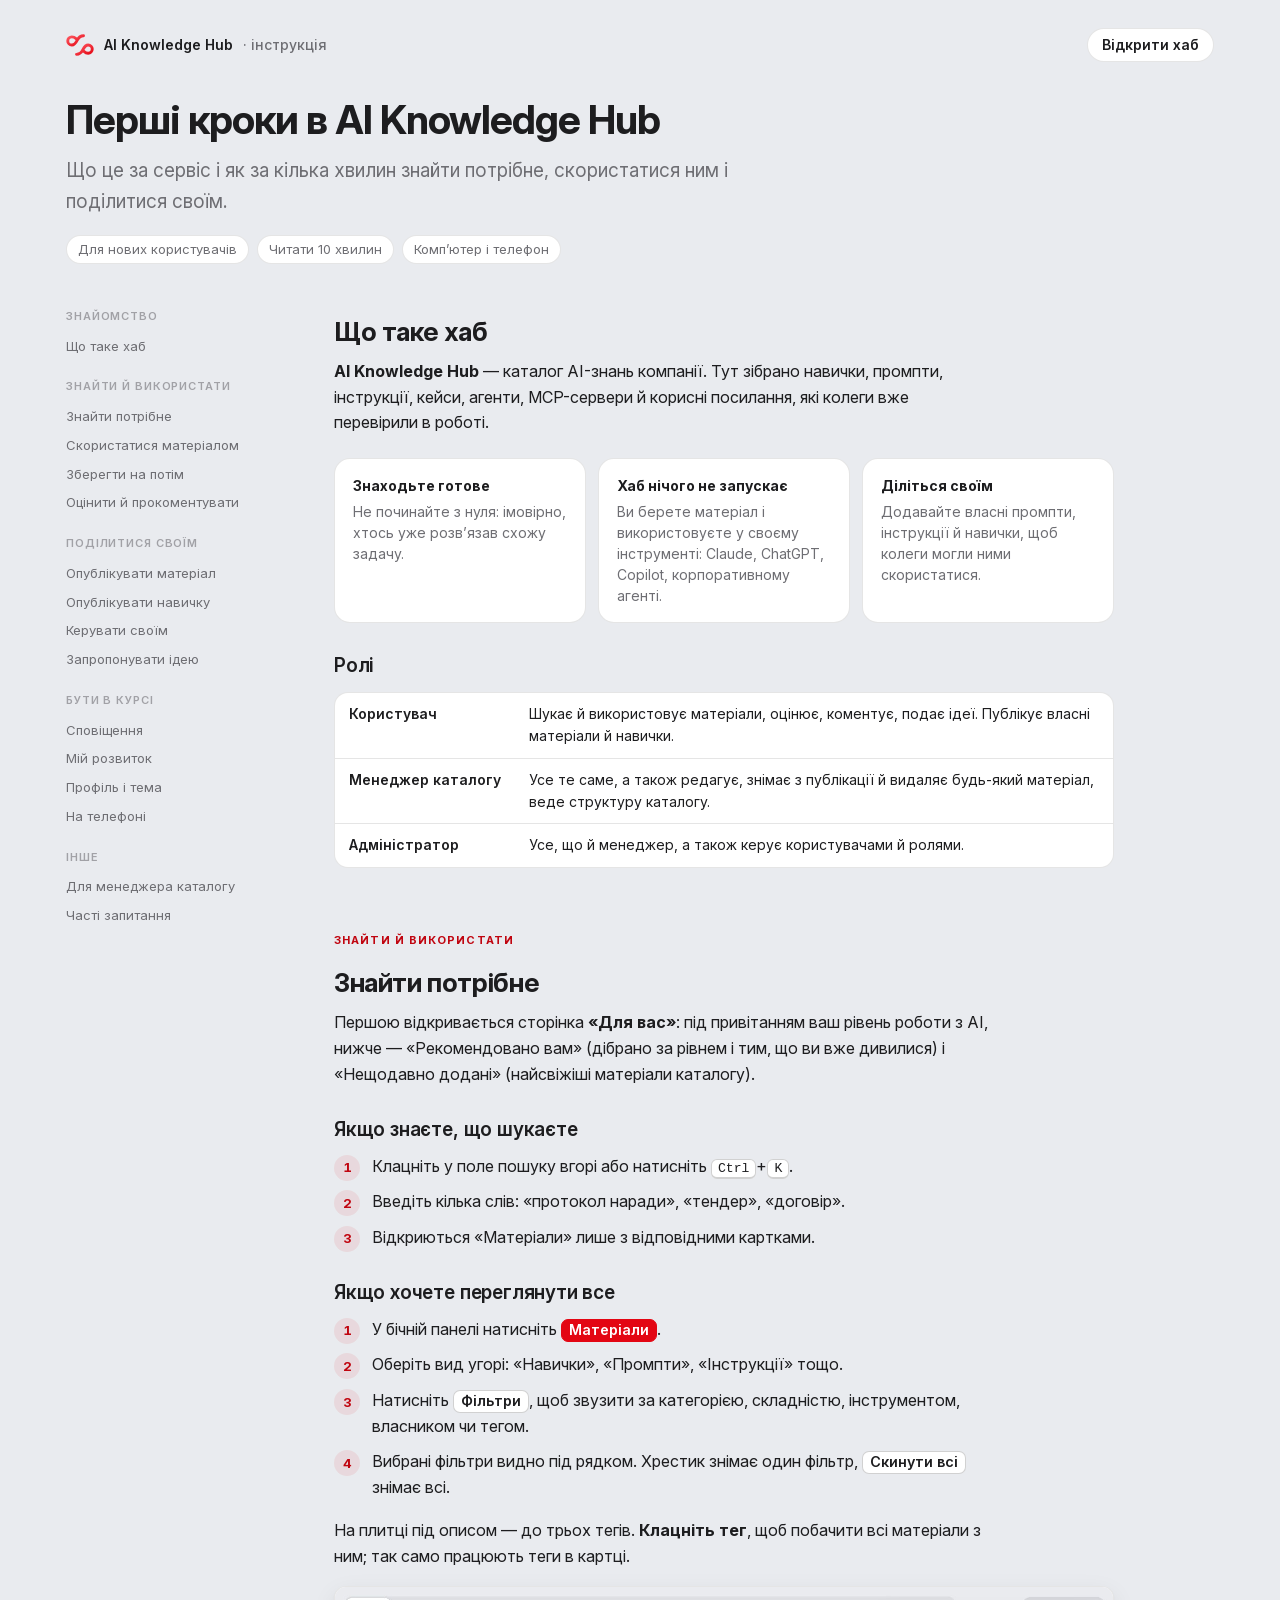
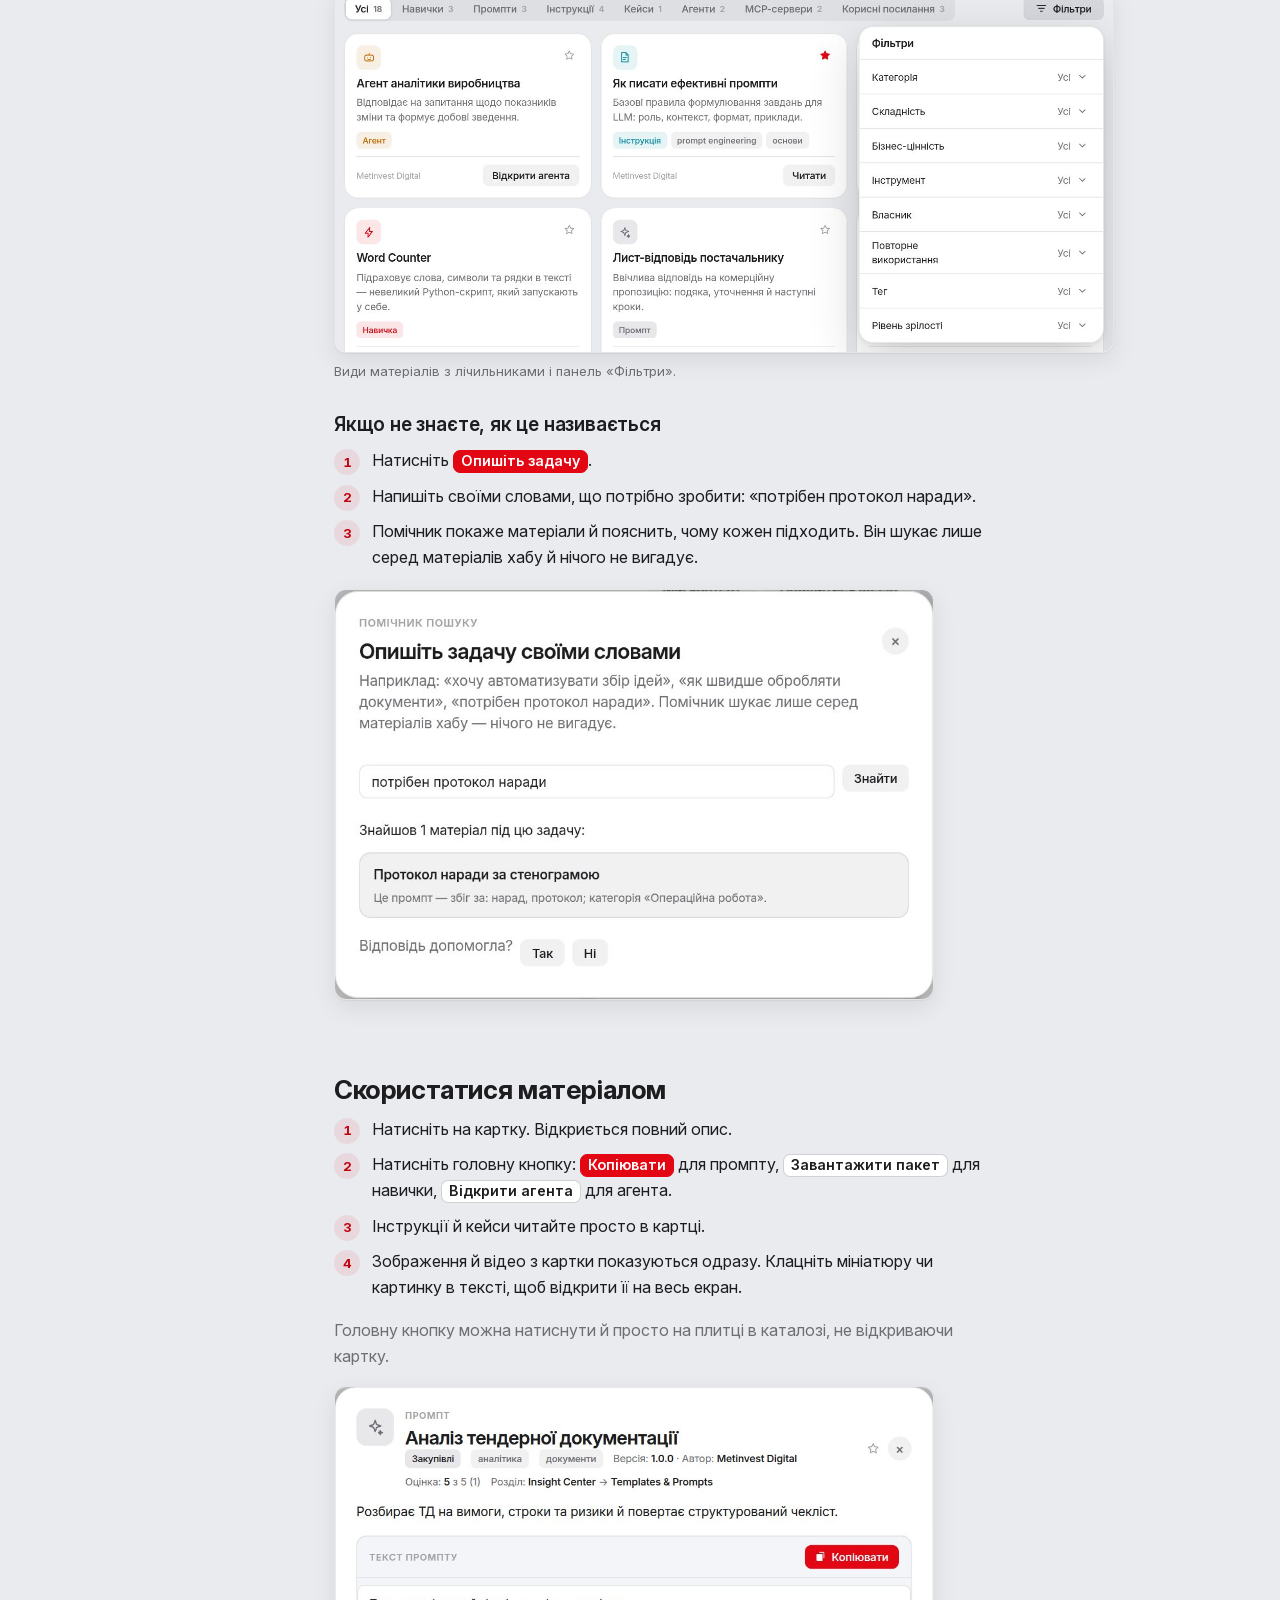
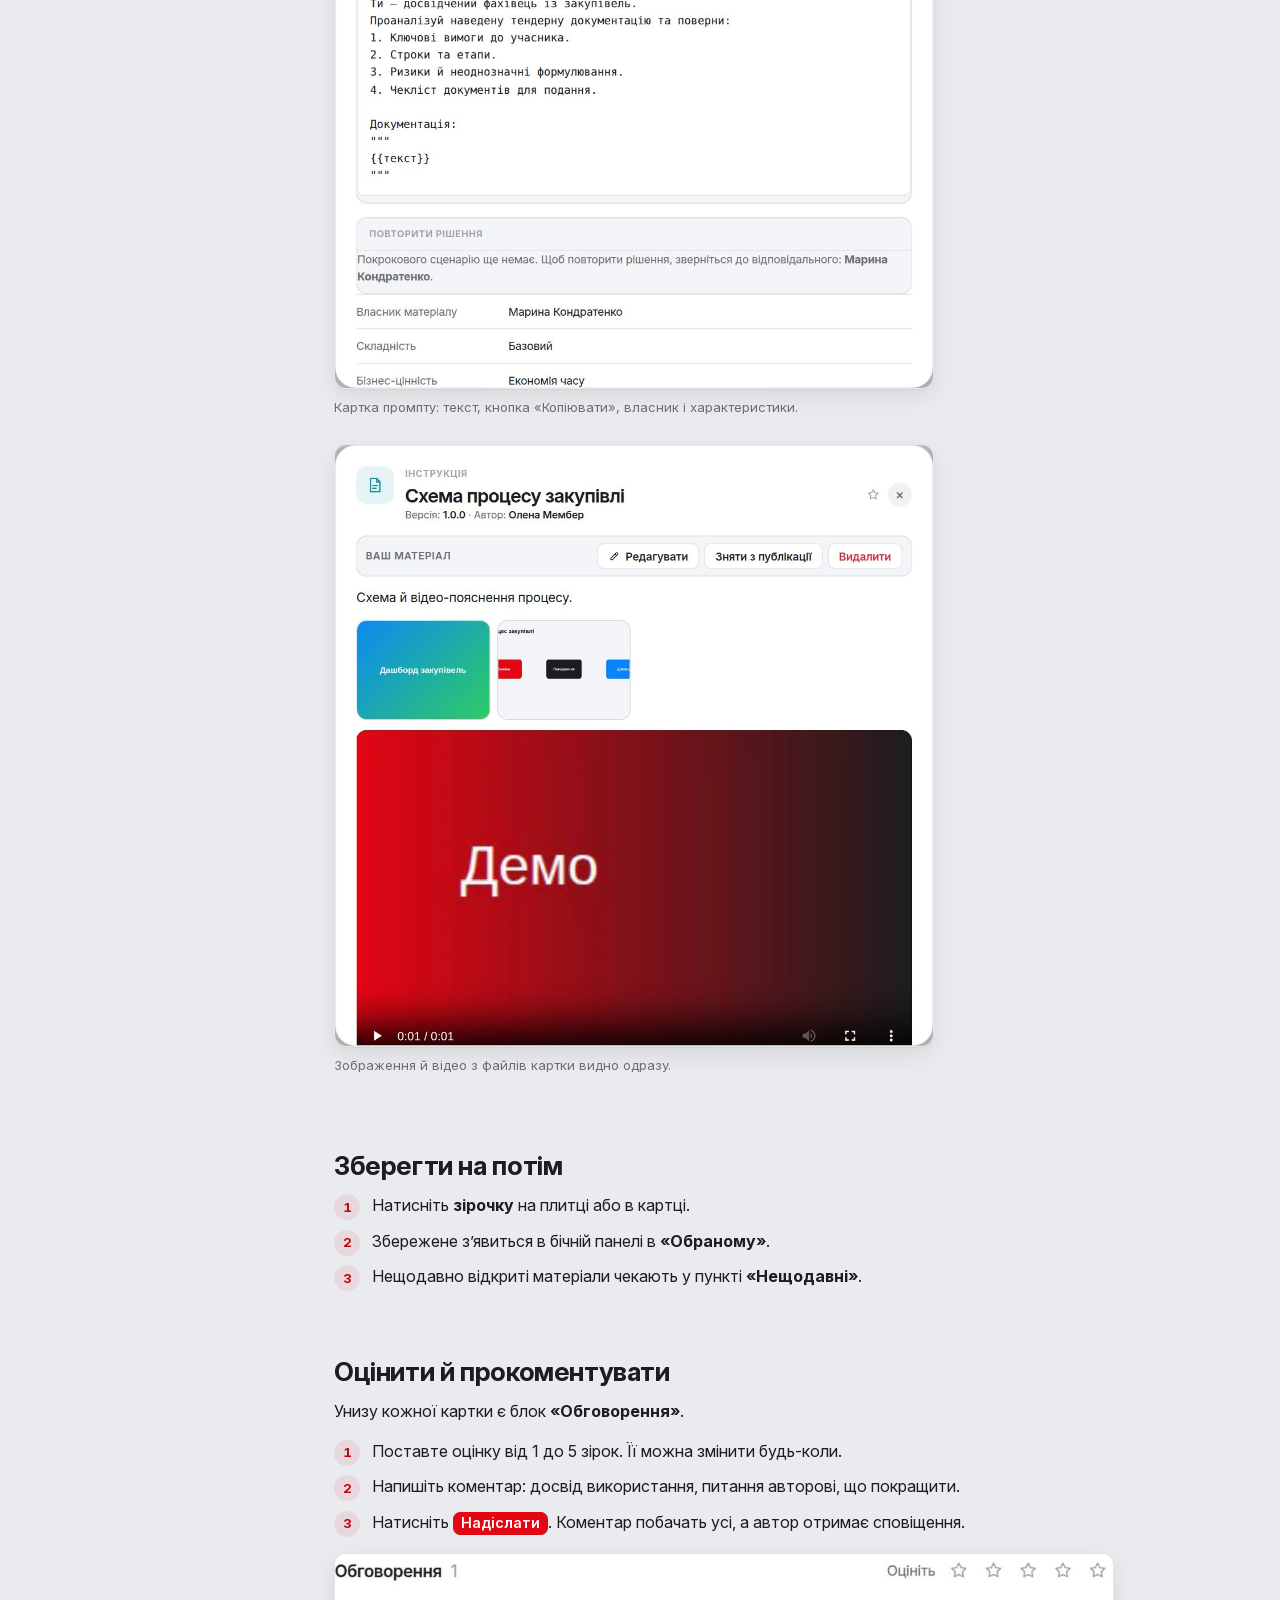
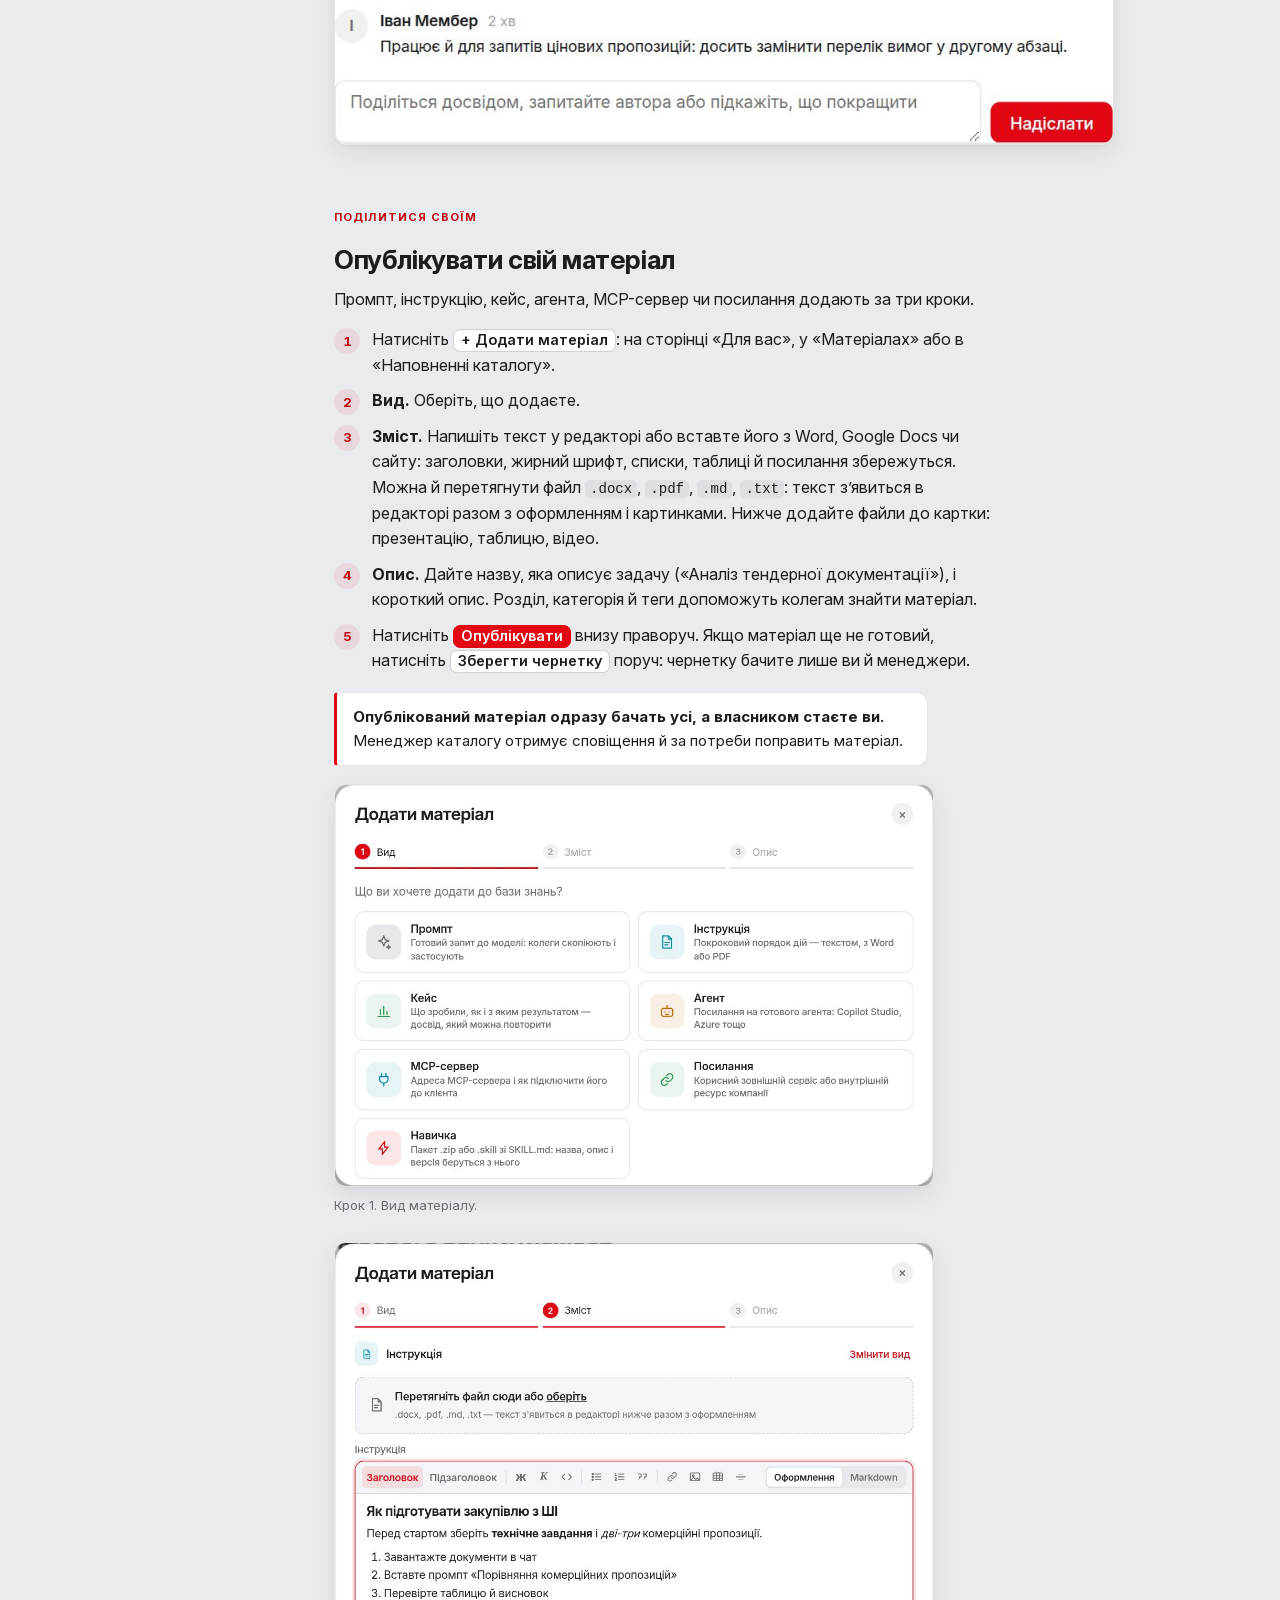
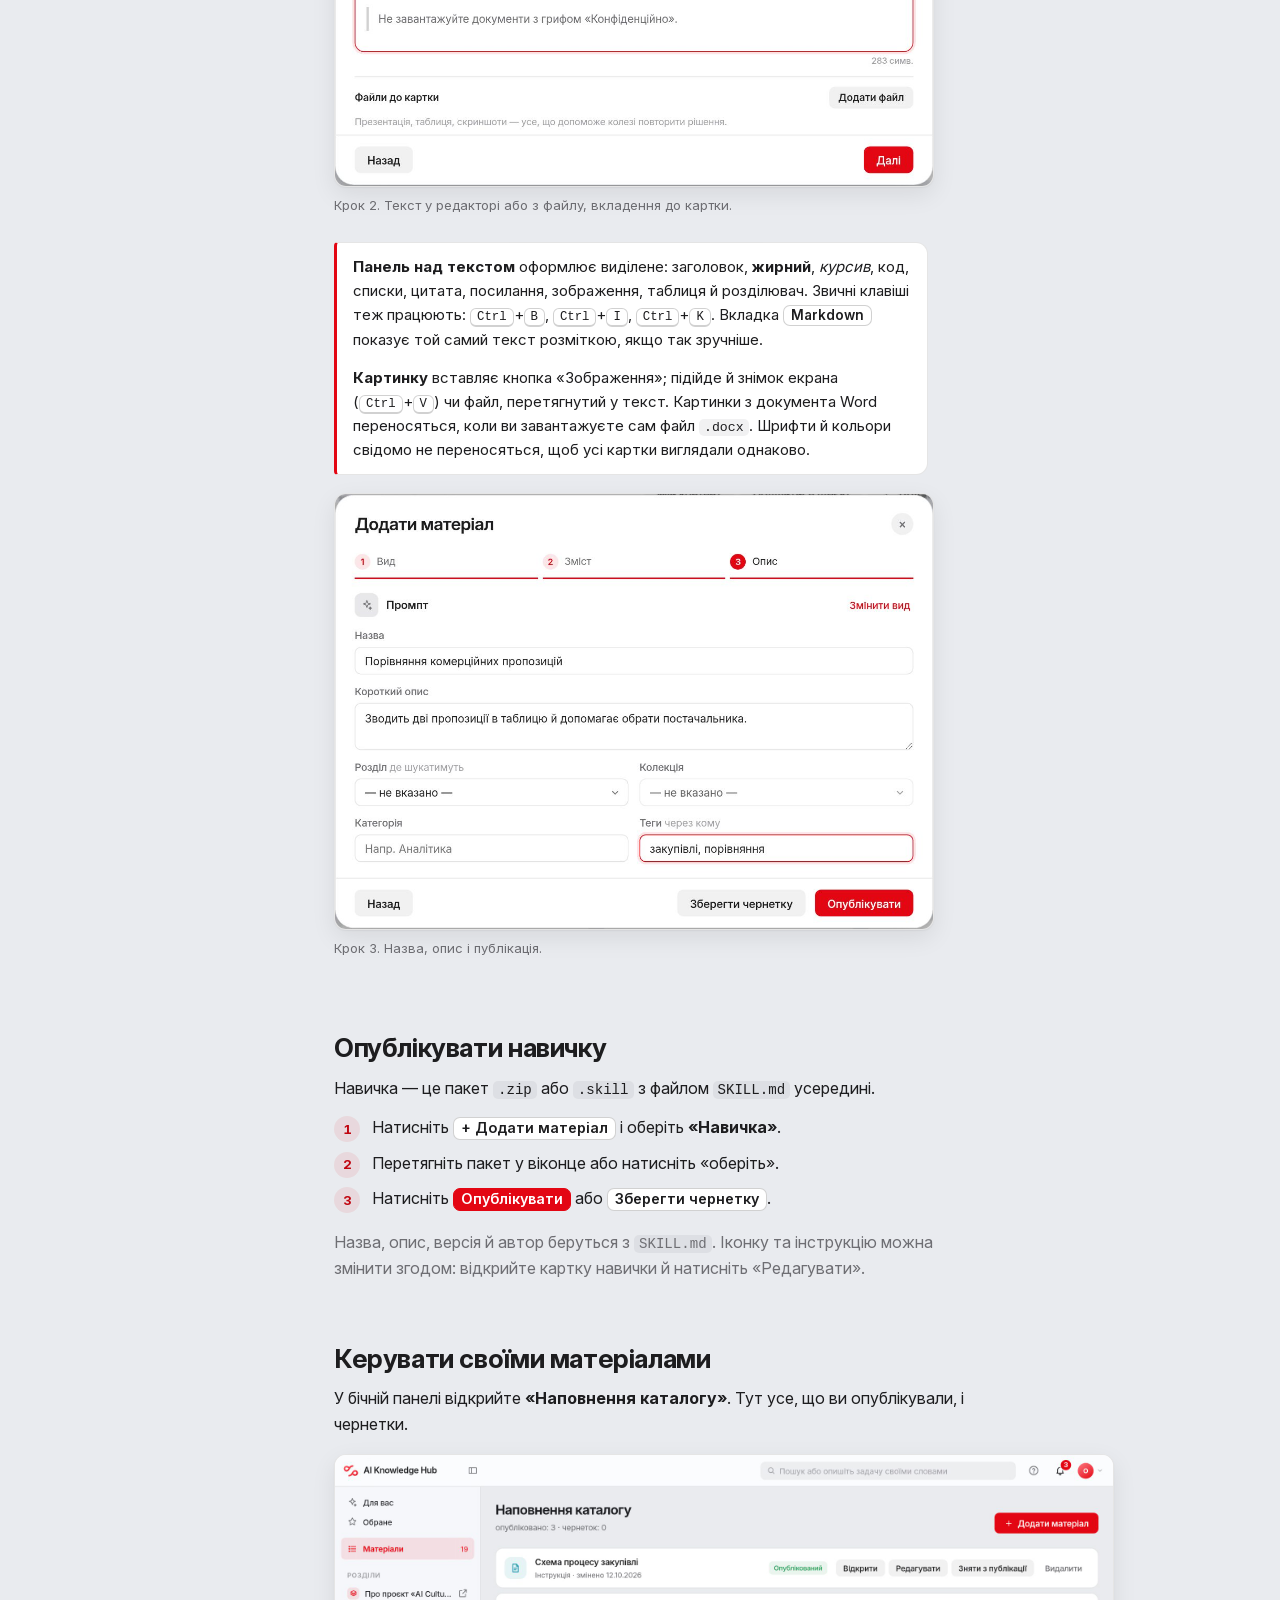
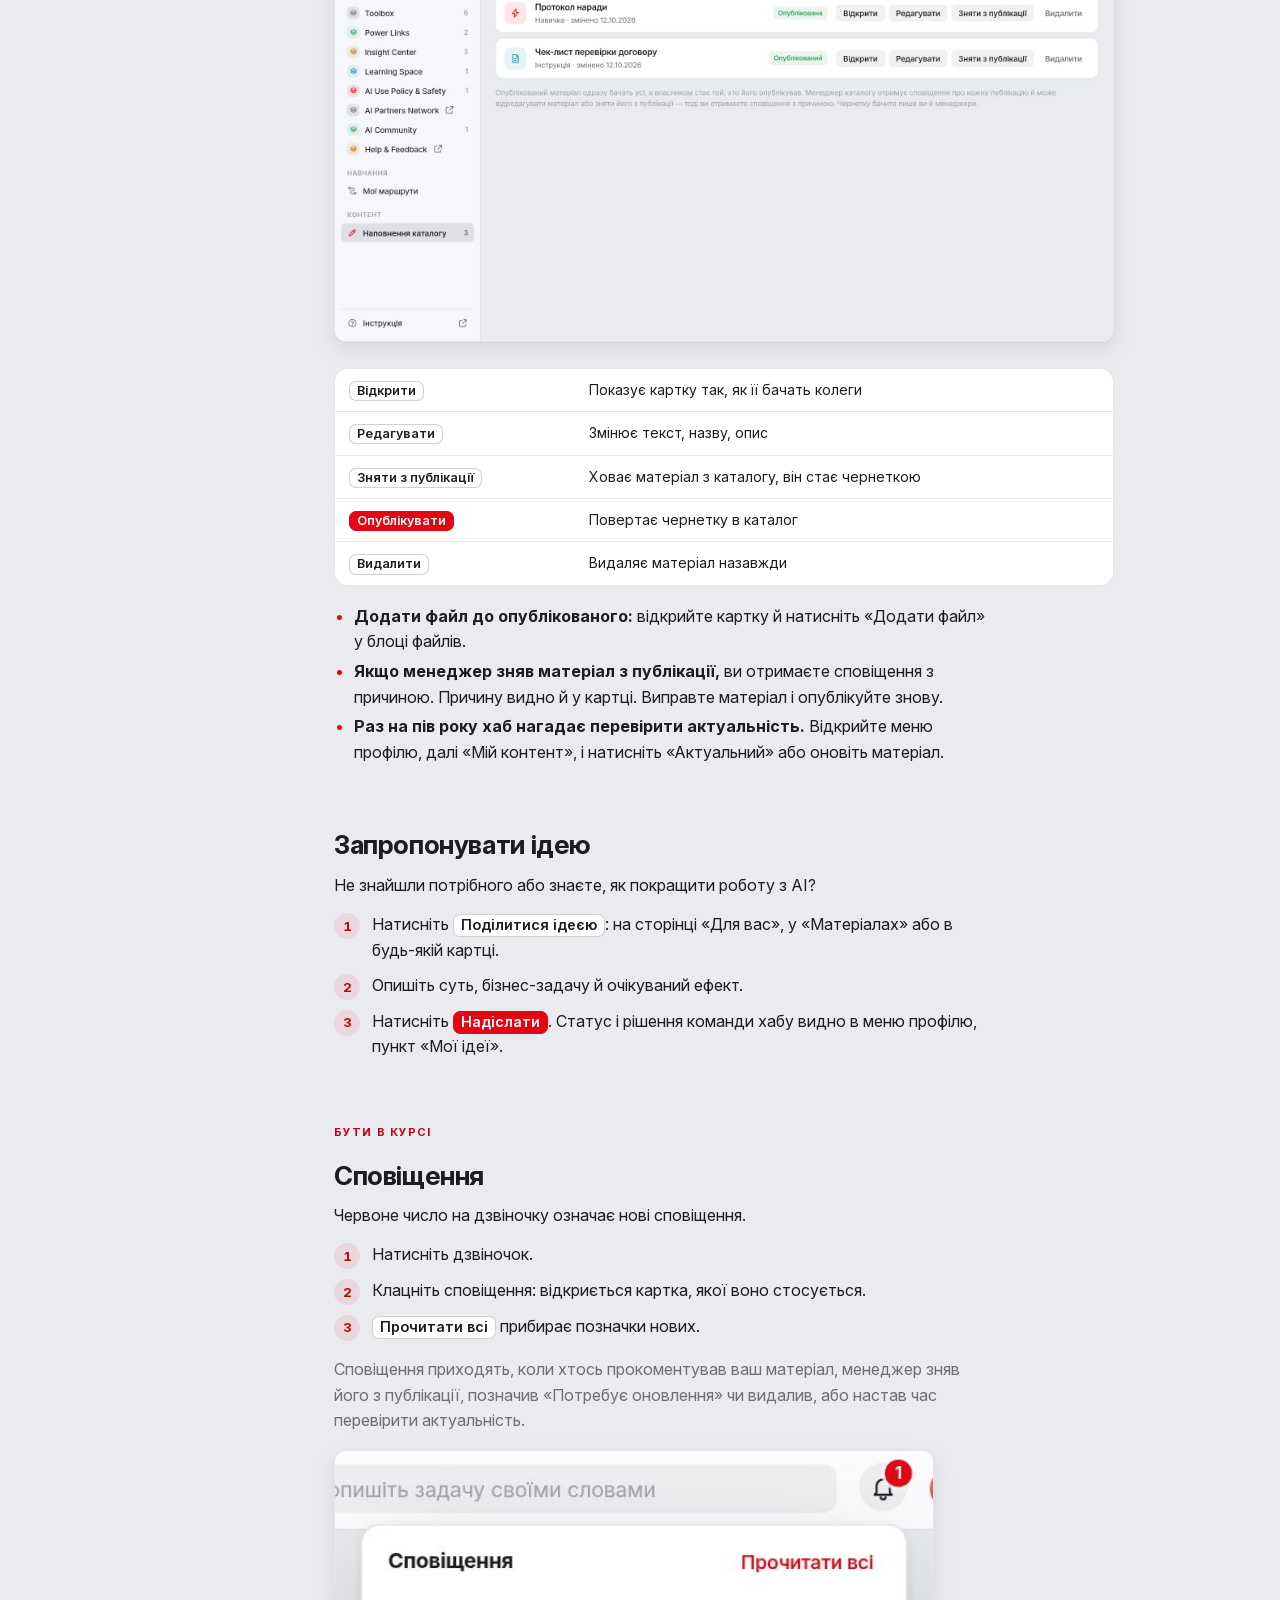
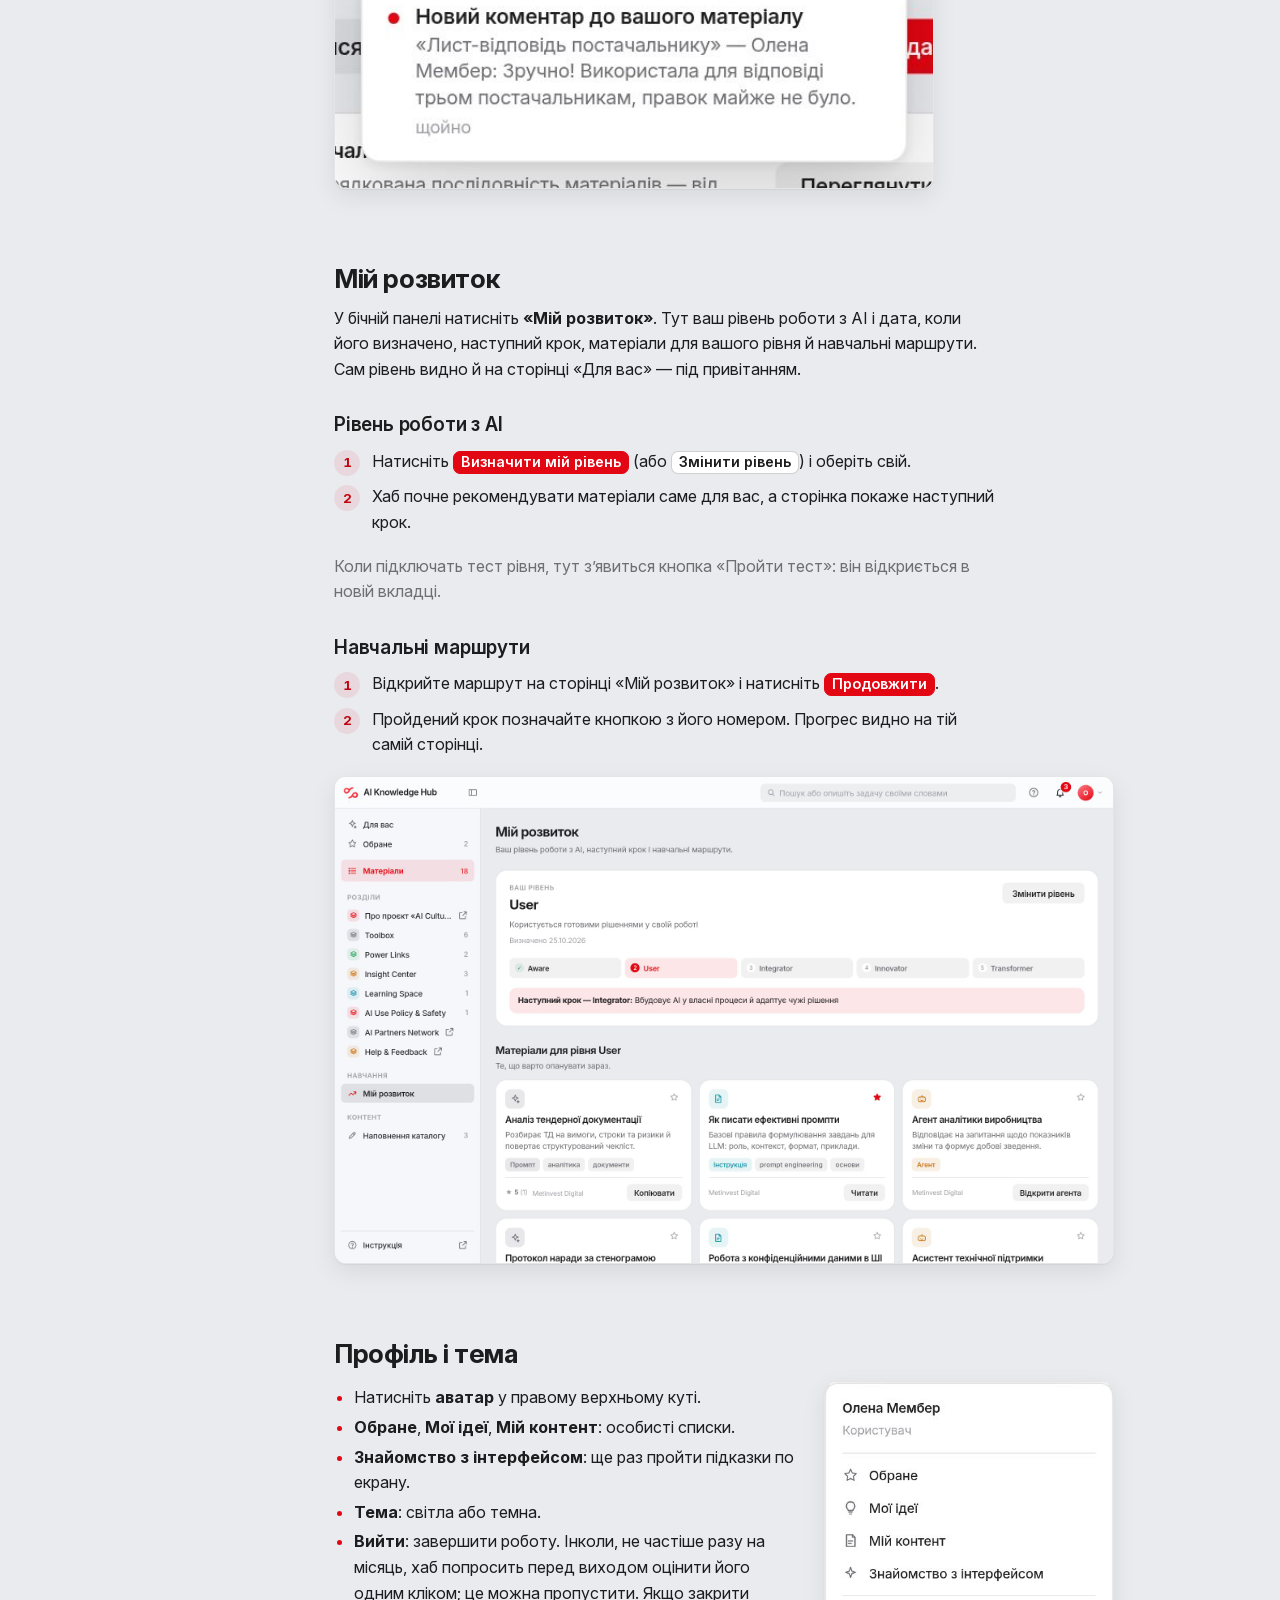
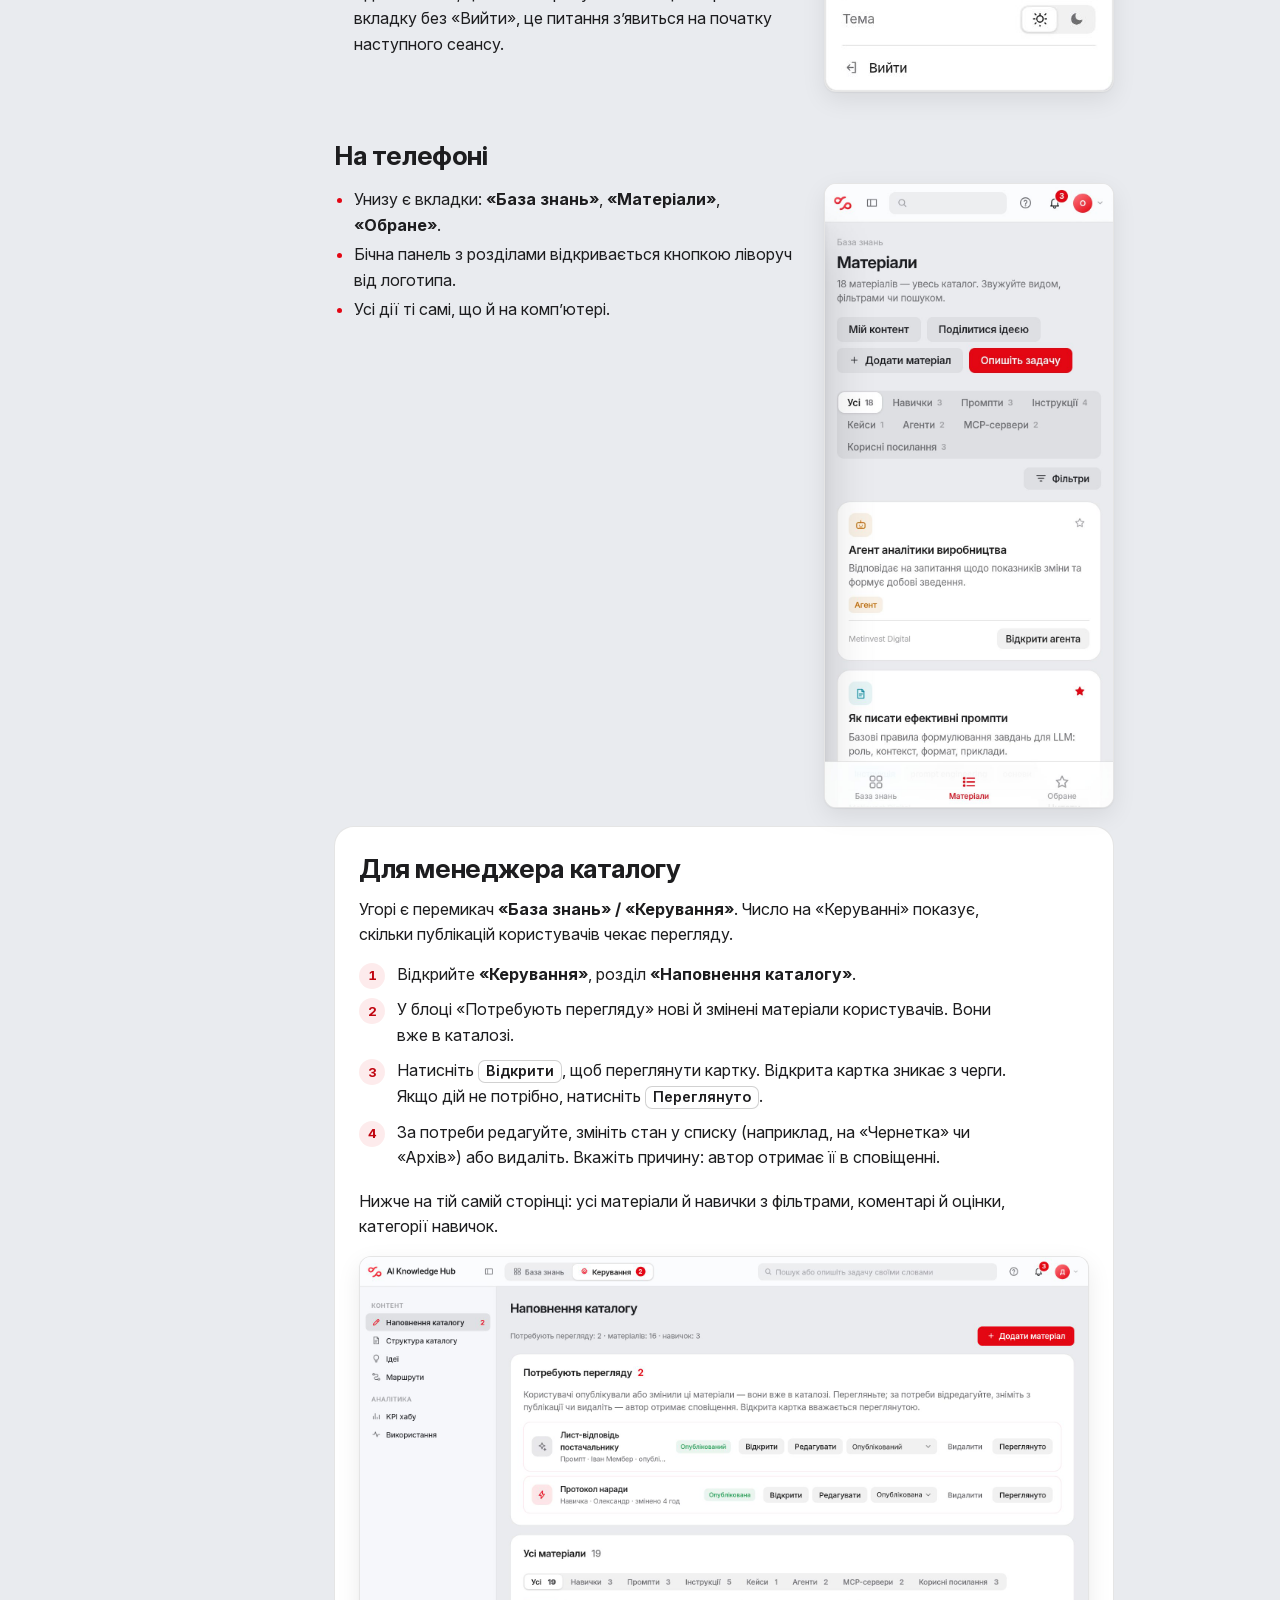
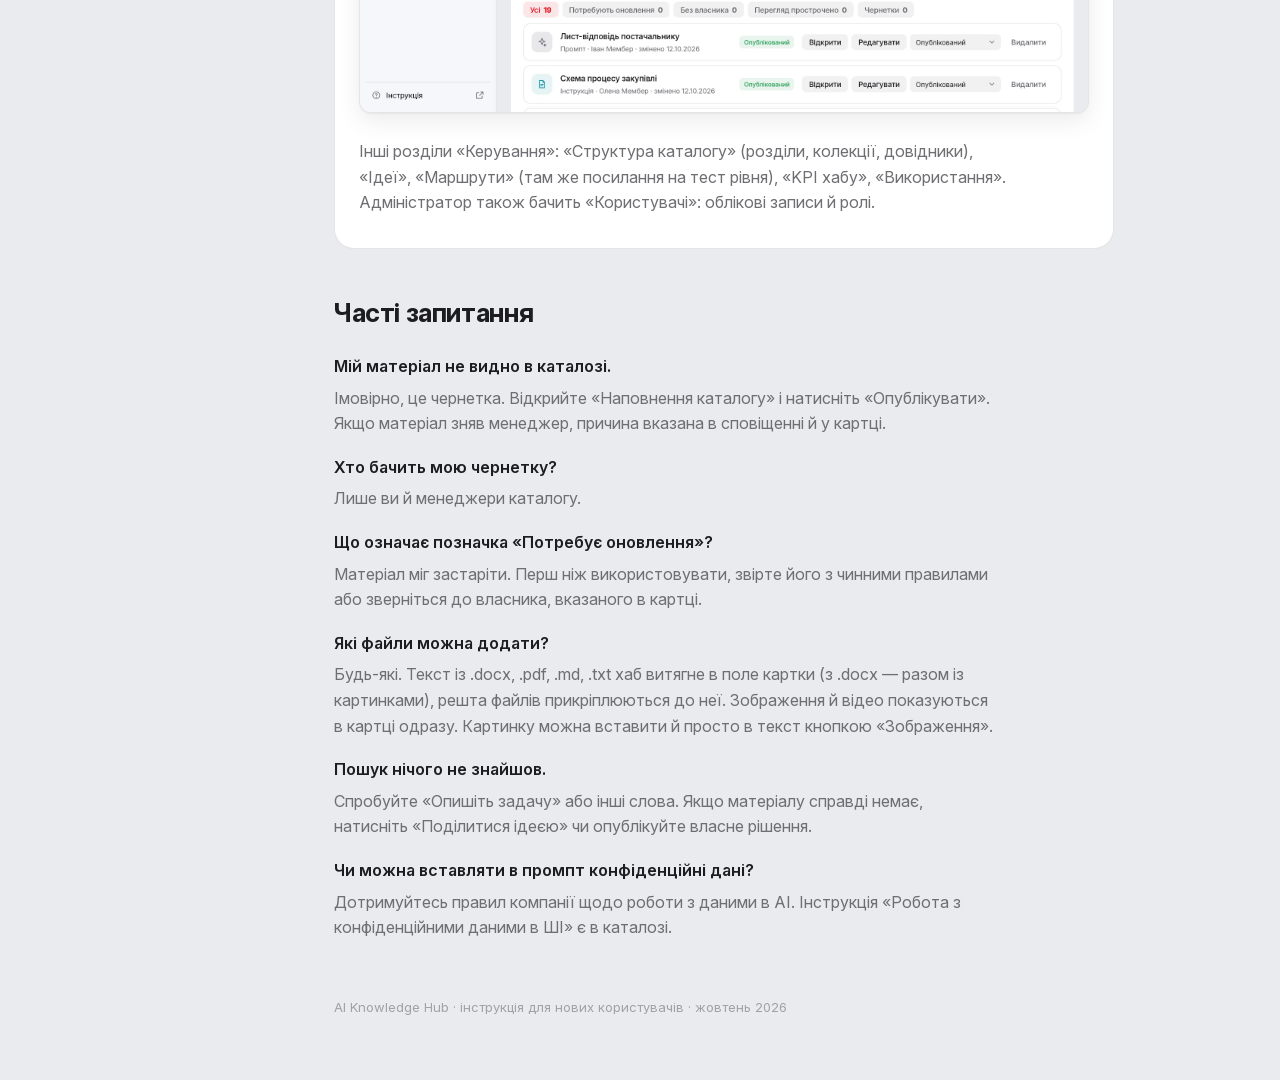
==== app/static/guide/index.html @ c3076573 "Фідбек тестування, хвиля А: головна, «Мій розвиток», картинки в тексті, NPS при виході - 5/8: головн" ====
<!DOCTYPE html>
<html lang="uk">
<head>
<meta charset="UTF-8">
<meta name="viewport" content="width=device-width, initial-scale=1, viewport-fit=cover">
<title>Перші кроки в AI Knowledge Hub</title>
<link rel="icon" href="../favicon.svg" type="image/svg+xml">
<link rel="icon" href="../favicon.ico" sizes="any">
<link rel="apple-touch-icon" href="../apple-touch-icon.png">
<script>
  // Тема та сама, що в хабі: вибір користувача лежить у localStorage("theme").
  try {
    document.documentElement.setAttribute("data-theme",
      localStorage.getItem("theme") === "dark" ? "dark" : "light");
  } catch (e) { /* без сховища — світла тема */ }
</script>
<style>
/* Шрифт хабу з його ж сервера: у контурі компанії зовнішні CDN можуть бути закриті. */
@font-face {
  font-family: "Inter var";
  src: url("../fonts/inter-var.woff2?v=1") format("woff2");
  font-weight: 100 900; font-style: normal; font-display: swap;
}
/* Макет: вузька колонка читання з липким змістом ліворуч; знімки екрана —
   у рамці, як вікно застосунку. Кольори й шрифт — з дизайн-системи хабу. */
:root {
  --bg: #e9ebef;
  --panel: #ffffff;
  --panel-2: #f4f5f8;
  --text: #1d1d1f;
  --muted: #6e6e73;
  --faint: #a1a1a6;
  --border: rgba(0, 0, 0, 0.10);
  --border-strong: rgba(0, 0, 0, 0.18);
  --fill: rgba(120, 120, 128, 0.10);
  --accent: #e30613;
  --accent-ink: #c00510;
  --accent-soft: rgba(227, 6, 19, 0.08);
  --blue: #0071e3; --purple: #7b4fd1; --green: #2a9d57;
  --orange: #c86a00; --teal: #0f8fa8; --pink: #c2317c;
  --shot-shadow: 0 1px 2px rgba(0,0,0,.06), 0 8px 24px rgba(0,0,0,.08);
  --font: "Inter var", "Inter", -apple-system, BlinkMacSystemFont, "Segoe UI", Roboto, Arial, sans-serif;
  --mono: ui-monospace, "SF Mono", "Cascadia Mono", Consolas, monospace;
  --fs-cap: 11px; --fs-foot: 13px; --fs-call: 14px; --fs-body: 16px;
  --fs-head: 19px; --fs-title: 26px; --fs-hero: 40px;
}
@media (prefers-color-scheme: dark) {
  :root:not([data-theme="light"]) {
    --bg: #000000; --panel: #1c1c1e; --panel-2: #2c2c2e;
    --text: #f5f5f7; --muted: #98989d; --faint: #6e6e73;
    --border: rgba(255,255,255,.13); --border-strong: rgba(255,255,255,.22);
    --fill: rgba(120,120,128,.24);
    --accent: #ff453a; --accent-ink: #ff6961; --accent-soft: rgba(255,69,58,.14);
    --blue: #0a84ff; --purple: #bf5af2; --green: #30d158;
    --orange: #ff9f0a; --teal: #40c8e0; --pink: #ff6482;
    --shot-shadow: 0 0 0 1px rgba(255,255,255,.08);
    color-scheme: dark;
  }
}
:root[data-theme="dark"] {
  --bg: #000000; --panel: #1c1c1e; --panel-2: #2c2c2e;
  --text: #f5f5f7; --muted: #98989d; --faint: #6e6e73;
  --border: rgba(255,255,255,.13); --border-strong: rgba(255,255,255,.22);
  --fill: rgba(120,120,128,.24);
  --accent: #ff453a; --accent-ink: #ff6961; --accent-soft: rgba(255,69,58,.14);
  --blue: #0a84ff; --purple: #bf5af2; --green: #30d158;
  --orange: #ff9f0a; --teal: #40c8e0; --pink: #ff6482;
  --shot-shadow: 0 0 0 1px rgba(255,255,255,.08);
  color-scheme: dark;
}

* { box-sizing: border-box; }
body { margin: 0; }
img { max-width: 100%; }
[hidden] { display: none !important; }
html { scroll-behavior: smooth; scroll-padding-top: 24px; }
@media (prefers-reduced-motion: reduce) { html { scroll-behavior: auto; } }
body {
  background: var(--bg); color: var(--text);
  font-family: var(--font); font-size: var(--fs-body); line-height: 1.6;
  font-optical-sizing: auto; -webkit-font-smoothing: antialiased;
}
a { color: var(--accent-ink); }
:focus-visible { outline: 2px solid var(--accent); outline-offset: 2px; border-radius: 6px; }

.wrap { max-width: 1180px; margin: 0 auto; padding-inline: 16px; padding-block: 28px 64px; }

/* ---- Шапка ---- */
.brand { display: flex; align-items: center; gap: 10px; font-weight: 600; font-size: var(--fs-call); }
.brand svg { width: 28px; height: 28px; }
.brand span { color: var(--muted); font-weight: 500; }
.to-hub {
  margin-left: auto; font-weight: 600; text-decoration: none; color: var(--text);
  background: var(--panel); border: 1px solid var(--border); border-radius: 999px; padding: 5px 14px;
}
.to-hub:hover { border-color: var(--border-strong); }
.hero { padding-block: 36px 8px; max-width: 760px; }
.hero h1 {
  font-size: var(--fs-hero); line-height: 1.1; letter-spacing: -0.025em;
  font-weight: 700; margin: 0 0 14px; text-wrap: balance;
}
.hero .lead { font-size: 19px; color: var(--muted); margin: 0; max-width: 62ch; }
.meta-row { display: flex; flex-wrap: wrap; gap: 8px; margin-top: 18px; }
.pill {
  font-size: var(--fs-foot); color: var(--muted); background: var(--panel);
  border: 1px solid var(--border); border-radius: 999px; padding: 3px 11px;
}

/* ---- Сітка: зміст + текст ---- */
.layout { display: grid; grid-template-columns: 220px minmax(0, 1fr); gap: 48px; margin-top: 36px; }
.toc { position: sticky; top: 24px; align-self: start; font-size: var(--fs-foot); }
.toc b {
  display: block; font-size: var(--fs-cap); letter-spacing: .08em; text-transform: uppercase;
  color: var(--faint); font-weight: 600; margin: 18px 0 6px;
}
.toc b:first-child { margin-top: 0; }
.toc a {
  display: block; color: var(--muted); text-decoration: none;
  padding: 4px 10px; margin-left: -10px; border-radius: 8px;
}
.toc a:hover { background: var(--fill); color: var(--text); }
main { min-width: 0; max-width: 780px; }

/* ---- Розділи ---- */
.chapter {
  font-size: var(--fs-cap); letter-spacing: .1em; text-transform: uppercase;
  color: var(--accent-ink); font-weight: 700; margin: 64px 0 0;
}
section { padding-top: 8px; }
h2 {
  font-size: var(--fs-title); line-height: 1.2; letter-spacing: -0.015em;
  font-weight: 700; margin: 40px 0 12px; text-wrap: balance;
}
.chapter + section h2 { margin-top: 10px; }
main > section:first-child h2 { margin-top: 0; }
h3 { font-size: var(--fs-head); font-weight: 600; margin: 28px 0 8px; letter-spacing: -0.01em; }
p { margin: 0 0 14px; max-width: 66ch; }
.muted { color: var(--muted); }

/* Кнопки інтерфейсу в тексті — так, як вони виглядають у хабі */
.ui {
  display: inline-block; font-size: .9em; font-weight: 600; line-height: 1.45;
  background: var(--panel); border: 1px solid var(--border-strong);
  border-radius: 7px; padding: 0 7px; white-space: nowrap;
}
.ui.red { background: var(--accent); border-color: var(--accent); color: #fff; }
kbd {
  font-family: var(--mono); font-size: .82em; background: var(--panel);
  border: 1px solid var(--border-strong); border-bottom-width: 2px;
  border-radius: 6px; padding: 1px 6px;
}
code { font-family: var(--mono); font-size: .88em; background: var(--fill); border-radius: 5px; padding: 1px 5px; }

/* Кроки */
ol.steps { list-style: none; counter-reset: s; padding: 0; margin: 4px 0 18px; display: grid; gap: 10px; max-width: 66ch; }
ol.steps > li { counter-increment: s; position: relative; padding-left: 38px; }
ol.steps > li::before {
  content: counter(s); position: absolute; left: 0; top: 1px;
  width: 26px; height: 26px; border-radius: 50%;
  display: grid; place-items: center; font-size: var(--fs-foot); font-weight: 700;
  background: var(--accent-soft); color: var(--accent-ink); font-variant-numeric: tabular-nums;
}
ul.dots { padding-left: 20px; margin: 0 0 16px; max-width: 66ch; }
ul.dots li { margin: 4px 0; }
ul.dots li::marker { color: var(--accent); }

/* Три факти */
.facts { display: grid; grid-template-columns: repeat(3, minmax(0, 1fr)); gap: 12px; margin: 22px 0 8px; }
.fact { background: var(--panel); border: 1px solid var(--border); border-radius: 16px; padding: 16px 18px; }
.fact b { display: block; font-size: var(--fs-call); margin-bottom: 4px; }
.fact span { font-size: var(--fs-call); color: var(--muted); line-height: 1.5; display: block; }

/* Таблиці */
.tbl { overflow-x: auto; margin: 10px 0 18px; border: 1px solid var(--border); border-radius: 14px; background: var(--panel); }
table { border-collapse: collapse; width: 100%; font-size: var(--fs-call); }
th, td { text-align: left; vertical-align: top; padding: 10px 14px; border-bottom: 1px solid var(--border); }
tr:last-child td { border-bottom: none; }
th { font-size: var(--fs-cap); letter-spacing: .07em; text-transform: uppercase; color: var(--faint); font-weight: 600; background: var(--panel-2); }
td:first-child { font-weight: 600; white-space: nowrap; }

/* Примітка */
.note {
  background: var(--panel); border: 1px solid var(--border); border-left: 3px solid var(--accent);
  border-radius: 4px 12px 12px 4px; padding: 12px 16px; margin: 14px 0 18px; max-width: 66ch;
  font-size: 15px;
}
.note p:last-child { margin-bottom: 0; }

/* Знімки екрана */
figure.shot { margin: 16px 0 26px; }
figure.shot.narrow { max-width: 600px; }
figure.shot.phone { max-width: 290px; margin: 0; }
.zoom {
  display: block; width: 100%; padding: 0; border: 1px solid var(--border); background: var(--panel);
  border-radius: 12px; overflow: hidden; cursor: zoom-in; box-shadow: var(--shot-shadow); position: relative;
}
.zoom img { display: block; width: 100%; height: auto; max-width: 100%; }
figcaption { font-size: var(--fs-foot); color: var(--muted); margin-top: 8px; }

.split { display: grid; grid-template-columns: minmax(0, 1fr) 290px; gap: 28px; align-items: start; }

/* Блок для менеджера */
.staff { background: var(--panel); border: 1px solid var(--border); border-radius: 20px; padding: 6px 24px 18px; margin-top: 18px; }
.staff h2 { margin-top: 20px; }

/* Запитання */
dl.faq { margin: 8px 0 0; display: grid; gap: 4px; }
dl.faq dt { font-weight: 600; margin-top: 14px; }
dl.faq dd { margin: 2px 0 0; color: var(--muted); max-width: 66ch; }

footer { margin-top: 56px; font-size: var(--fs-foot); color: var(--faint); }

/* Перегляд знімка на весь екран */
.lb {
  position: fixed; inset: 0; z-index: 50; background: rgba(0,0,0,.82);
  display: grid; place-items: center; padding: 24px; cursor: zoom-out;
}
.lb img { max-width: 100%; max-height: 100%; border-radius: 8px; box-shadow: 0 10px 40px rgba(0,0,0,.5); }
.lb button {
  position: absolute; top: calc(12px + env(safe-area-inset-top, 0px)); right: 12px;
  width: 40px; height: 40px; border-radius: 50%; border: none;
  background: rgba(255,255,255,.16); color: #fff; font-size: 22px; cursor: pointer;
}

@media (max-width: 1000px) {
  .layout { grid-template-columns: minmax(0, 1fr); gap: 0; }
  .toc { position: static; display: flex; flex-wrap: wrap; gap: 6px; }
  .toc b { display: none; }
  .toc a { margin: 0; background: var(--panel); border: 1px solid var(--border); border-radius: 999px; padding: 3px 11px; }
}
@media (max-width: 720px) {
  .hero h1 { font-size: 32px; }
  .facts { grid-template-columns: minmax(0, 1fr); }
  .split { grid-template-columns: minmax(0, 1fr); }
  figure.shot.phone { max-width: 240px; }
  h2 { font-size: 23px; }
  .staff { padding: 4px 16px 14px; }
}
@media (max-width: 560px) {
  td:first-child { white-space: normal; }
}
</style>
</head>
<body>
<div class="wrap">
  <div class="brand">
    <svg viewBox="0 0 48 48" aria-hidden="true">
      <defs><linearGradient id="g" x1="0" y1="0" x2="1" y2="1"><stop offset="0" stop-color="#ff5a63"/><stop offset="1" stop-color="#e30613"/></linearGradient></defs>
      <path d="M30 8c-6 0-9 4-11 8-2 4-4 8-9 8a7 7 0 0 1 0-14c3 0 5 1 7 3" fill="none" stroke="url(#g)" stroke-width="5" stroke-linecap="round"/>
      <path d="M18 40c6 0 9-4 11-8 2-4 4-8 9-8a7 7 0 0 1 0 14c-3 0-5-1-7-3" fill="none" stroke="url(#g)" stroke-width="5" stroke-linecap="round"/>
    </svg>
    AI Knowledge Hub <span>· інструкція</span>
    <a class="to-hub" href="../">Відкрити хаб</a>
  </div>

  <header class="hero">
    <h1>Перші кроки в AI Knowledge Hub</h1>
    <p class="lead">Що це за сервіс і як за кілька хвилин знайти потрібне, скористатися ним і поділитися своїм.</p>
    <div class="meta-row">
      <span class="pill">Для нових користувачів</span>
      <span class="pill">Читати 10 хвилин</span>
      <span class="pill">Комп’ютер і телефон</span>
    </div>
  </header>

  <div class="layout">
    <nav class="toc" aria-label="Зміст">
      <b>Знайомство</b>
      <a href="#about">Що таке хаб</a>
      <b>Знайти й використати</b>
      <a href="#find">Знайти потрібне</a>
      <a href="#use">Скористатися матеріалом</a>
      <a href="#fav">Зберегти на потім</a>
      <a href="#rate">Оцінити й прокоментувати</a>
      <b>Поділитися своїм</b>
      <a href="#publish">Опублікувати матеріал</a>
      <a href="#skill">Опублікувати навичку</a>
      <a href="#mine">Керувати своїм</a>
      <a href="#idea">Запропонувати ідею</a>
      <b>Бути в курсі</b>
      <a href="#notify">Сповіщення</a>
      <a href="#learn">Мій розвиток</a>
      <a href="#profile">Профіль і тема</a>
      <a href="#phone">На телефоні</a>
      <b>Інше</b>
      <a href="#manager">Для менеджера каталогу</a>
      <a href="#faq">Часті запитання</a>
    </nav>

    <main>
      <!-- ============ Знайомство ============ -->
      <section id="about">
        <h2>Що таке хаб</h2>
        <p><b>AI Knowledge Hub</b> — каталог AI-знань компанії. Тут зібрано навички, промпти, інструкції, кейси, агенти, MCP-сервери й корисні посилання, які колеги вже перевірили в роботі.</p>
        <div class="facts">
          <div class="fact"><b>Знаходьте готове</b><span>Не починайте з нуля: імовірно, хтось уже розв’язав схожу задачу.</span></div>
          <div class="fact"><b>Хаб нічого не запускає</b><span>Ви берете матеріал і використовуєте у своєму інструменті: Claude, ChatGPT, Copilot, корпоративному агенті.</span></div>
          <div class="fact"><b>Діліться своїм</b><span>Додавайте власні промпти, інструкції й навички, щоб колеги могли ними скористатися.</span></div>
        </div>

        <h3>Ролі</h3>
        <div class="tbl"><table>
          <tbody>
            <tr><td>Користувач</td><td>Шукає й використовує матеріали, оцінює, коментує, подає ідеї. Публікує власні матеріали й навички.</td></tr>
            <tr><td>Менеджер каталогу</td><td>Усе те саме, а також редагує, знімає з публікації й видаляє будь-який матеріал, веде структуру каталогу.</td></tr>
            <tr><td>Адміністратор</td><td>Усе, що й менеджер, а також керує користувачами й ролями.</td></tr>
          </tbody>
        </table></div>
      </section>

      <!-- ============ Знайти й використати ============ -->
      <p class="chapter">Знайти й використати</p>
      <section id="find">
        <h2>Знайти потрібне</h2>
        <p>Першою відкривається сторінка <b>«Для вас»</b>: під привітанням ваш рівень роботи з AI, нижче — «Рекомендовано вам» (дібрано за рівнем і тим, що ви вже дивилися) і «Нещодавно додані» (найсвіжіші матеріали каталогу).</p>
        <h3>Якщо знаєте, що шукаєте</h3>
        <ol class="steps">
          <li>Клацніть у поле пошуку вгорі або натисніть <kbd>Ctrl</kbd>+<kbd>K</kbd>.</li>
          <li>Введіть кілька слів: «протокол наради», «тендер», «договір».</li>
          <li>Відкриються «Матеріали» лише з відповідними картками.</li>
        </ol>

        <h3>Якщо хочете переглянути все</h3>
        <ol class="steps">
          <li>У бічній панелі натисніть <span class="ui red">Матеріали</span>.</li>
          <li>Оберіть вид угорі: «Навички», «Промпти», «Інструкції» тощо.</li>
          <li>Натисніть <span class="ui">Фільтри</span>, щоб звузити за категорією, складністю, інструментом, власником чи тегом.</li>
          <li>Вибрані фільтри видно під рядком. Хрестик знімає один фільтр, <span class="ui">Скинути всі</span> знімає всі.</li>
        </ol>
        <p>На плитці під описом — до трьох тегів. <b>Клацніть тег</b>, щоб побачити всі матеріали з ним; так само працюють теги в картці.</p>
        <figure class="shot">
          <button class="zoom" type="button" data-full="img/02-filters.jpg" aria-label="Збільшити знімок фільтрів">
            <img src="img/02-filters.jpg" width="1524" height="716" loading="lazy" alt="Види матеріалів угорі й відкрита панель фільтрів">
          </button>
          <figcaption>Види матеріалів з лічильниками і панель «Фільтри».</figcaption>
        </figure>

        <h3>Якщо не знаєте, як це називається</h3>
        <ol class="steps">
          <li>Натисніть <span class="ui red">Опишіть задачу</span>.</li>
          <li>Напишіть своїми словами, що потрібно зробити: «потрібен протокол наради».</li>
          <li>Помічник покаже матеріали й пояснить, чому кожен підходить. Він шукає лише серед матеріалів хабу й нічого не вигадує.</li>
        </ol>
        <figure class="shot narrow">
          <button class="zoom" type="button" data-full="img/03-assistant.jpg" aria-label="Збільшити знімок помічника">
            <img src="img/03-assistant.jpg" width="930" height="636" loading="lazy" alt="Помічник пошуку знайшов промпт «Протокол наради за стенограмою»">
          </button>
        </figure>
      </section>

      <section id="use">
        <h2>Скористатися матеріалом</h2>
        <ol class="steps">
          <li>Натисніть на картку. Відкриється повний опис.</li>
          <li>Натисніть головну кнопку: <span class="ui red">Копіювати</span> для промпту, <span class="ui">Завантажити пакет</span> для навички, <span class="ui">Відкрити агента</span> для агента.</li>
          <li>Інструкції й кейси читайте просто в картці.</li>
          <li>Зображення й відео з картки показуються одразу. Клацніть мініатюру чи картинку в тексті, щоб відкрити її на весь екран.</li>
        </ol>
        <p class="muted">Головну кнопку можна натиснути й просто на плитці в каталозі, не відкриваючи картку.</p>
        <figure class="shot narrow">
          <button class="zoom" type="button" data-full="img/04-card.jpg" aria-label="Збільшити знімок картки промпту">
            <img src="img/04-card.jpg" width="1050" height="1056" loading="lazy" alt="Картка промпту з кнопкою «Копіювати», власником і характеристиками">
          </button>
          <figcaption>Картка промпту: текст, кнопка «Копіювати», власник і характеристики.</figcaption>
        </figure>
        <figure class="shot narrow">
          <button class="zoom" type="button" data-full="img/05-media.jpg" aria-label="Збільшити знімок картки із зображеннями й відео">
            <img src="img/05-media.jpg" width="1050" height="1056" loading="lazy" alt="Картка інструкції з мініатюрами зображень і відеоплеєром">
          </button>
          <figcaption>Зображення й відео з файлів картки видно одразу.</figcaption>
        </figure>
      </section>

      <section id="fav">
        <h2>Зберегти на потім</h2>
        <ol class="steps">
          <li>Натисніть <b>зірочку</b> на плитці або в картці.</li>
          <li>Збережене з’явиться в бічній панелі в <b>«Обраному»</b>.</li>
          <li>Нещодавно відкриті матеріали чекають у пункті <b>«Нещодавні»</b>.</li>
        </ol>
      </section>

      <section id="rate">
        <h2>Оцінити й прокоментувати</h2>
        <p>Унизу кожної картки є блок <b>«Обговорення»</b>.</p>
        <ol class="steps">
          <li>Поставте оцінку від 1 до 5 зірок. Її можна змінити будь-коли.</li>
          <li>Напишіть коментар: досвід використання, питання авторові, що покращити.</li>
          <li>Натисніть <span class="ui red">Надіслати</span>. Коментар побачать усі, а автор отримає сповіщення.</li>
        </ol>
        <figure class="shot">
          <button class="zoom" type="button" data-full="img/04b-discussion.jpg" aria-label="Збільшити знімок обговорення">
            <img src="img/04b-discussion.jpg" width="975" height="237" loading="lazy" alt="Блок «Обговорення» із зірками оцінки, коментарем колеги й полем для нового коментаря">
          </button>
        </figure>
      </section>

      <!-- ============ Поділитися своїм ============ -->
      <p class="chapter">Поділитися своїм</p>
      <section id="publish">
        <h2>Опублікувати свій матеріал</h2>
        <p>Промпт, інструкцію, кейс, агента, MCP-сервер чи посилання додають за три кроки.</p>
        <ol class="steps">
          <li>Натисніть <span class="ui">+ Додати матеріал</span>: на сторінці «Для вас», у «Матеріалах» або в «Наповненні каталогу».</li>
          <li><b>Вид.</b> Оберіть, що додаєте.</li>
          <li><b>Зміст.</b> Напишіть текст у редакторі або вставте його з Word, Google Docs чи сайту: заголовки, жирний шрифт, списки, таблиці й посилання збережуться. Можна й перетягнути файл <code>.docx</code>, <code>.pdf</code>, <code>.md</code>, <code>.txt</code>: текст з’явиться в редакторі разом з оформленням і картинками. Нижче додайте файли до картки: презентацію, таблицю, відео.</li>
          <li><b>Опис.</b> Дайте назву, яка описує задачу («Аналіз тендерної документації»), і короткий опис. Розділ, категорія й теги допоможуть колегам знайти матеріал.</li>
          <li>Натисніть <span class="ui red">Опублікувати</span> внизу праворуч. Якщо матеріал ще не готовий, натисніть <span class="ui">Зберегти чернетку</span> поруч: чернетку бачите лише ви й менеджери.</li>
        </ol>
        <div class="note">
          <p><b>Опублікований матеріал одразу бачать усі, а власником стаєте ви.</b> Менеджер каталогу отримує сповіщення й за потреби поправить матеріал.</p>
        </div>
        <figure class="shot narrow">
          <button class="zoom" type="button" data-full="img/06-wizard-kind.jpg" aria-label="Збільшити знімок кроку «Вид»">
            <img src="img/06-wizard-kind.jpg" width="1140" height="765" loading="lazy" alt="Майстер «Додати матеріал», крок 1: вибір виду">
          </button>
          <figcaption>Крок 1. Вид матеріалу.</figcaption>
        </figure>
        <figure class="shot narrow">
          <button class="zoom" type="button" data-full="img/07-wizard-content.jpg" aria-label="Збільшити знімок кроку «Зміст»">
            <img src="img/07-wizard-content.jpg" width="1140" height="1035" loading="lazy" alt="Майстер, крок 2: редактор тексту з панеллю оформлення, зона для файлу й кнопка «Додати файл»">
          </button>
          <figcaption>Крок 2. Текст у редакторі або з файлу, вкладення до картки.</figcaption>
        </figure>
        <div class="note">
          <p><b>Панель над текстом</b> оформлює виділене: заголовок, <b>жирний</b>, <i>курсив</i>, код, списки, цитата, посилання, зображення, таблиця й розділювач. Звичні клавіші теж працюють: <kbd>Ctrl</kbd>+<kbd>B</kbd>, <kbd>Ctrl</kbd>+<kbd>I</kbd>, <kbd>Ctrl</kbd>+<kbd>K</kbd>. Вкладка <span class="ui">Markdown</span> показує той самий текст розміткою, якщо так зручніше.</p>
          <p><b>Картинку</b> вставляє кнопка «Зображення»; підійде й знімок екрана (<kbd>Ctrl</kbd>+<kbd>V</kbd>) чи файл, перетягнутий у текст. Картинки з документа Word переносяться, коли ви завантажуєте сам файл <code>.docx</code>. Шрифти й кольори свідомо не переносяться, щоб усі картки виглядали однаково.</p>
        </div>
        <figure class="shot narrow">
          <button class="zoom" type="button" data-full="img/08-wizard-describe.jpg" aria-label="Збільшити знімок кроку «Опис»">
            <img src="img/08-wizard-describe.jpg" width="1140" height="828" loading="lazy" alt="Майстер, крок 3: назва, опис, розділ, теги й кнопки «Зберегти чернетку» та «Опублікувати»">
          </button>
          <figcaption>Крок 3. Назва, опис і публікація.</figcaption>
        </figure>
      </section>

      <section id="skill">
        <h2>Опублікувати навичку</h2>
        <p>Навичка — це пакет <code>.zip</code> або <code>.skill</code> з файлом <code>SKILL.md</code> усередині.</p>
        <ol class="steps">
          <li>Натисніть <span class="ui">+ Додати матеріал</span> і оберіть <b>«Навичка»</b>.</li>
          <li>Перетягніть пакет у віконце або натисніть «оберіть».</li>
          <li>Натисніть <span class="ui red">Опублікувати</span> або <span class="ui">Зберегти чернетку</span>.</li>
        </ol>
        <p class="muted">Назва, опис, версія й автор беруться з <code>SKILL.md</code>. Іконку та інструкцію можна змінити згодом: відкрийте картку навички й натисніть «Редагувати».</p>
      </section>

      <section id="mine">
        <h2>Керувати своїми матеріалами</h2>
        <p>У бічній панелі відкрийте <b>«Наповнення каталогу»</b>. Тут усе, що ви опублікували, і чернетки.</p>
        <figure class="shot">
          <button class="zoom" type="button" data-full="img/09-contrib.jpg" aria-label="Збільшити знімок сторінки «Наповнення каталогу»">
            <img src="img/09-contrib.jpg" width="1920" height="1200" loading="lazy" alt="Сторінка «Наповнення каталогу» з трьома власними матеріалами й кнопками дій">
          </button>
        </figure>
        <div class="tbl"><table>
          <tbody>
            <tr><td><span class="ui">Відкрити</span></td><td>Показує картку так, як її бачать колеги</td></tr>
            <tr><td><span class="ui">Редагувати</span></td><td>Змінює текст, назву, опис</td></tr>
            <tr><td><span class="ui">Зняти з публікації</span></td><td>Ховає матеріал з каталогу, він стає чернеткою</td></tr>
            <tr><td><span class="ui red">Опублікувати</span></td><td>Повертає чернетку в каталог</td></tr>
            <tr><td><span class="ui">Видалити</span></td><td>Видаляє матеріал назавжди</td></tr>
          </tbody>
        </table></div>
        <ul class="dots">
          <li><b>Додати файл до опублікованого:</b> відкрийте картку й натисніть «Додати файл» у блоці файлів.</li>
          <li><b>Якщо менеджер зняв матеріал з публікації,</b> ви отримаєте сповіщення з причиною. Причину видно й у картці. Виправте матеріал і опублікуйте знову.</li>
          <li><b>Раз на пів року хаб нагадає перевірити актуальність.</b> Відкрийте меню профілю, далі «Мій контент», і натисніть «Актуальний» або оновіть матеріал.</li>
        </ul>
      </section>

      <section id="idea">
        <h2>Запропонувати ідею</h2>
        <p>Не знайшли потрібного або знаєте, як покращити роботу з AI?</p>
        <ol class="steps">
          <li>Натисніть <span class="ui">Поділитися ідеєю</span>: на сторінці «Для вас», у «Матеріалах» або в будь-якій картці.</li>
          <li>Опишіть суть, бізнес-задачу й очікуваний ефект.</li>
          <li>Натисніть <span class="ui red">Надіслати</span>. Статус і рішення команди хабу видно в меню профілю, пункт «Мої ідеї».</li>
        </ol>
      </section>

      <!-- ============ Бути в курсі ============ -->
      <p class="chapter">Бути в курсі</p>
      <section id="notify">
        <h2>Сповіщення</h2>
        <p>Червоне число на дзвіночку означає нові сповіщення.</p>
        <ol class="steps">
          <li>Натисніть дзвіночок.</li>
          <li>Клацніть сповіщення: відкриється картка, якої воно стосується.</li>
          <li><span class="ui">Прочитати всі</span> прибирає позначки нових.</li>
        </ol>
        <p class="muted">Сповіщення приходять, коли хтось прокоментував ваш матеріал, менеджер зняв його з публікації, позначив «Потребує оновлення» чи видалив, або настав час перевірити актуальність.</p>
        <figure class="shot narrow">
          <button class="zoom" type="button" data-full="img/10-notifications.jpg" aria-label="Збільшити знімок сповіщень">
            <img src="img/10-notifications.jpg" width="558" height="314" loading="lazy" alt="Сповіщення про новий коментар до матеріалу">
          </button>
        </figure>
      </section>

      <section id="learn">
        <h2>Мій розвиток</h2>
        <p>У бічній панелі натисніть <b>«Мій розвиток»</b>. Тут ваш рівень роботи з AI і дата, коли його визначено, наступний крок, матеріали для вашого рівня й навчальні маршрути. Сам рівень видно й на сторінці «Для вас» — під привітанням.</p>
        <h3>Рівень роботи з AI</h3>
        <ol class="steps">
          <li>Натисніть <span class="ui red">Визначити мій рівень</span> (або <span class="ui">Змінити рівень</span>) і оберіть свій.</li>
          <li>Хаб почне рекомендувати матеріали саме для вас, а сторінка покаже наступний крок.</li>
        </ol>
        <p class="muted">Коли підключать тест рівня, тут з’явиться кнопка «Пройти тест»: він відкриється в новій вкладці.</p>
        <h3>Навчальні маршрути</h3>
        <ol class="steps">
          <li>Відкрийте маршрут на сторінці «Мій розвиток» і натисніть <span class="ui red">Продовжити</span>.</li>
          <li>Пройдений крок позначайте кнопкою з його номером. Прогрес видно на тій самій сторінці.</li>
        </ol>
        <figure class="shot">
          <button class="zoom" type="button" data-full="img/14-development.jpg" aria-label="Збільшити знімок сторінки «Мій розвиток»">
            <img src="img/14-development.jpg" width="1920" height="1200" loading="lazy" alt="Сторінка «Мій розвиток»: рівень User, драбина рівнів, наступний крок і матеріали для рівня">
          </button>
        </figure>
      </section>

      <section id="profile">
        <h2>Профіль і тема</h2>
        <div class="split">
          <ul class="dots">
            <li>Натисніть <b>аватар</b> у правому верхньому куті.</li>
            <li><b>Обране</b>, <b>Мої ідеї</b>, <b>Мій контент</b>: особисті списки.</li>
            <li><b>Знайомство з інтерфейсом</b>: ще раз пройти підказки по екрану.</li>
            <li><b>Тема</b>: світла або темна.</li>
            <li><b>Вийти</b>: завершити роботу. Інколи, не частіше разу на місяць, хаб попросить перед виходом оцінити його одним кліком; це можна пропустити. Якщо закрити вкладку без «Вийти», це питання з’явиться на початку наступного сеансу.</li>
          </ul>
          <figure class="shot phone">
            <button class="zoom" type="button" data-full="img/11-profile.jpg" aria-label="Збільшити знімок меню профілю">
              <img src="img/11-profile.jpg" width="423" height="453" loading="lazy" alt="Меню профілю: Обране, Мої ідеї, Мій контент, Тема, Вийти">
            </button>
          </figure>
        </div>
      </section>

      <section id="phone">
        <h2>На телефоні</h2>
        <div class="split">
          <ul class="dots">
            <li>Унизу є вкладки: <b>«База знань»</b>, <b>«Матеріали»</b>, <b>«Обране»</b>.</li>
            <li>Бічна панель з розділами відкривається кнопкою ліворуч від логотипа.</li>
            <li>Усі дії ті самі, що й на комп’ютері.</li>
          </ul>
          <figure class="shot phone">
            <button class="zoom" type="button" data-full="img/12-phone.jpg" aria-label="Збільшити знімок хабу на телефоні">
              <img src="img/12-phone.jpg" width="780" height="1688" loading="lazy" alt="Сторінка «Матеріали» на телефоні з вкладками внизу">
            </button>
          </figure>
        </div>
      </section>

      <!-- ============ Інше ============ -->
      <div class="staff" id="manager">
        <h2>Для менеджера каталогу</h2>
        <p>Угорі є перемикач <b>«База знань» / «Керування»</b>. Число на «Керуванні» показує, скільки публікацій користувачів чекає перегляду.</p>
        <ol class="steps">
          <li>Відкрийте <b>«Керування»</b>, розділ <b>«Наповнення каталогу»</b>.</li>
          <li>У блоці «Потребують перегляду» нові й змінені матеріали користувачів. Вони вже в каталозі.</li>
          <li>Натисніть <span class="ui">Відкрити</span>, щоб переглянути картку. Відкрита картка зникає з черги. Якщо дій не потрібно, натисніть <span class="ui">Переглянуто</span>.</li>
          <li>За потреби редагуйте, змініть стан у списку (наприклад, на «Чернетка» чи «Архів») або видаліть. Вкажіть причину: автор отримає її в сповіщенні.</li>
        </ol>
        <p>Нижче на тій самій сторінці: усі матеріали й навички з фільтрами, коментарі й оцінки, категорії навичок.</p>
        <figure class="shot">
          <button class="zoom" type="button" data-full="img/13-manager.jpg" aria-label="Збільшити знімок консолі менеджера">
            <img src="img/13-manager.jpg" width="1920" height="1200" loading="lazy" alt="«Керування», «Наповнення каталогу»: черга «Потребують перегляду» і список усіх матеріалів">
          </button>
        </figure>
        <p class="muted">Інші розділи «Керування»: «Структура каталогу» (розділи, колекції, довідники), «Ідеї», «Маршрути» (там же посилання на тест рівня), «KPI хабу», «Використання». Адміністратор також бачить «Користувачі»: облікові записи й ролі.</p>
      </div>

      <section id="faq">
        <h2>Часті запитання</h2>
        <dl class="faq">
          <dt>Мій матеріал не видно в каталозі.</dt>
          <dd>Імовірно, це чернетка. Відкрийте «Наповнення каталогу» і натисніть «Опублікувати». Якщо матеріал зняв менеджер, причина вказана в сповіщенні й у картці.</dd>
          <dt>Хто бачить мою чернетку?</dt>
          <dd>Лише ви й менеджери каталогу.</dd>
          <dt>Що означає позначка «Потребує оновлення»?</dt>
          <dd>Матеріал міг застаріти. Перш ніж використовувати, звірте його з чинними правилами або зверніться до власника, вказаного в картці.</dd>
          <dt>Які файли можна додати?</dt>
          <dd>Будь-які. Текст із .docx, .pdf, .md, .txt хаб витягне в поле картки (з .docx — разом із картинками), решта файлів прикріплюються до неї. Зображення й відео показуються в картці одразу. Картинку можна вставити й просто в текст кнопкою «Зображення».</dd>
          <dt>Пошук нічого не знайшов.</dt>
          <dd>Спробуйте «Опишіть задачу» або інші слова. Якщо матеріалу справді немає, натисніть «Поділитися ідеєю» чи опублікуйте власне рішення.</dd>
          <dt>Чи можна вставляти в промпт конфіденційні дані?</dt>
          <dd>Дотримуйтесь правил компанії щодо роботи з даними в AI. Інструкція «Робота з конфіденційними даними в ШІ» є в каталозі.</dd>
        </dl>
      </section>

      <footer>AI Knowledge Hub · інструкція для нових користувачів · жовтень 2026</footer>
    </main>
  </div>
</div>

<div class="lb" id="lb" hidden>
  <button type="button" id="lb-x" aria-label="Закрити">×</button>
  <img id="lb-img" alt="">
</div>

<script>
(function () {
  var lb = document.getElementById("lb"), img = document.getElementById("lb-img");
  var last = null;
  function open(btn) {
    last = btn;
    img.src = btn.getAttribute("data-full");
    var inner = btn.querySelector("img");
    img.alt = inner ? inner.alt : "";
    lb.hidden = false;
    document.getElementById("lb-x").focus();
  }
  function close() {
    lb.hidden = true;
    img.removeAttribute("src");
    if (last) last.focus();
  }
  document.querySelectorAll(".zoom").forEach(function (b) {
    b.addEventListener("click", function () { open(b); });
  });
  lb.addEventListener("click", close);
  document.addEventListener("keydown", function (e) {
    if (e.key === "Escape" && !lb.hidden) close();
  });
})();
</script>
</body>
</html>
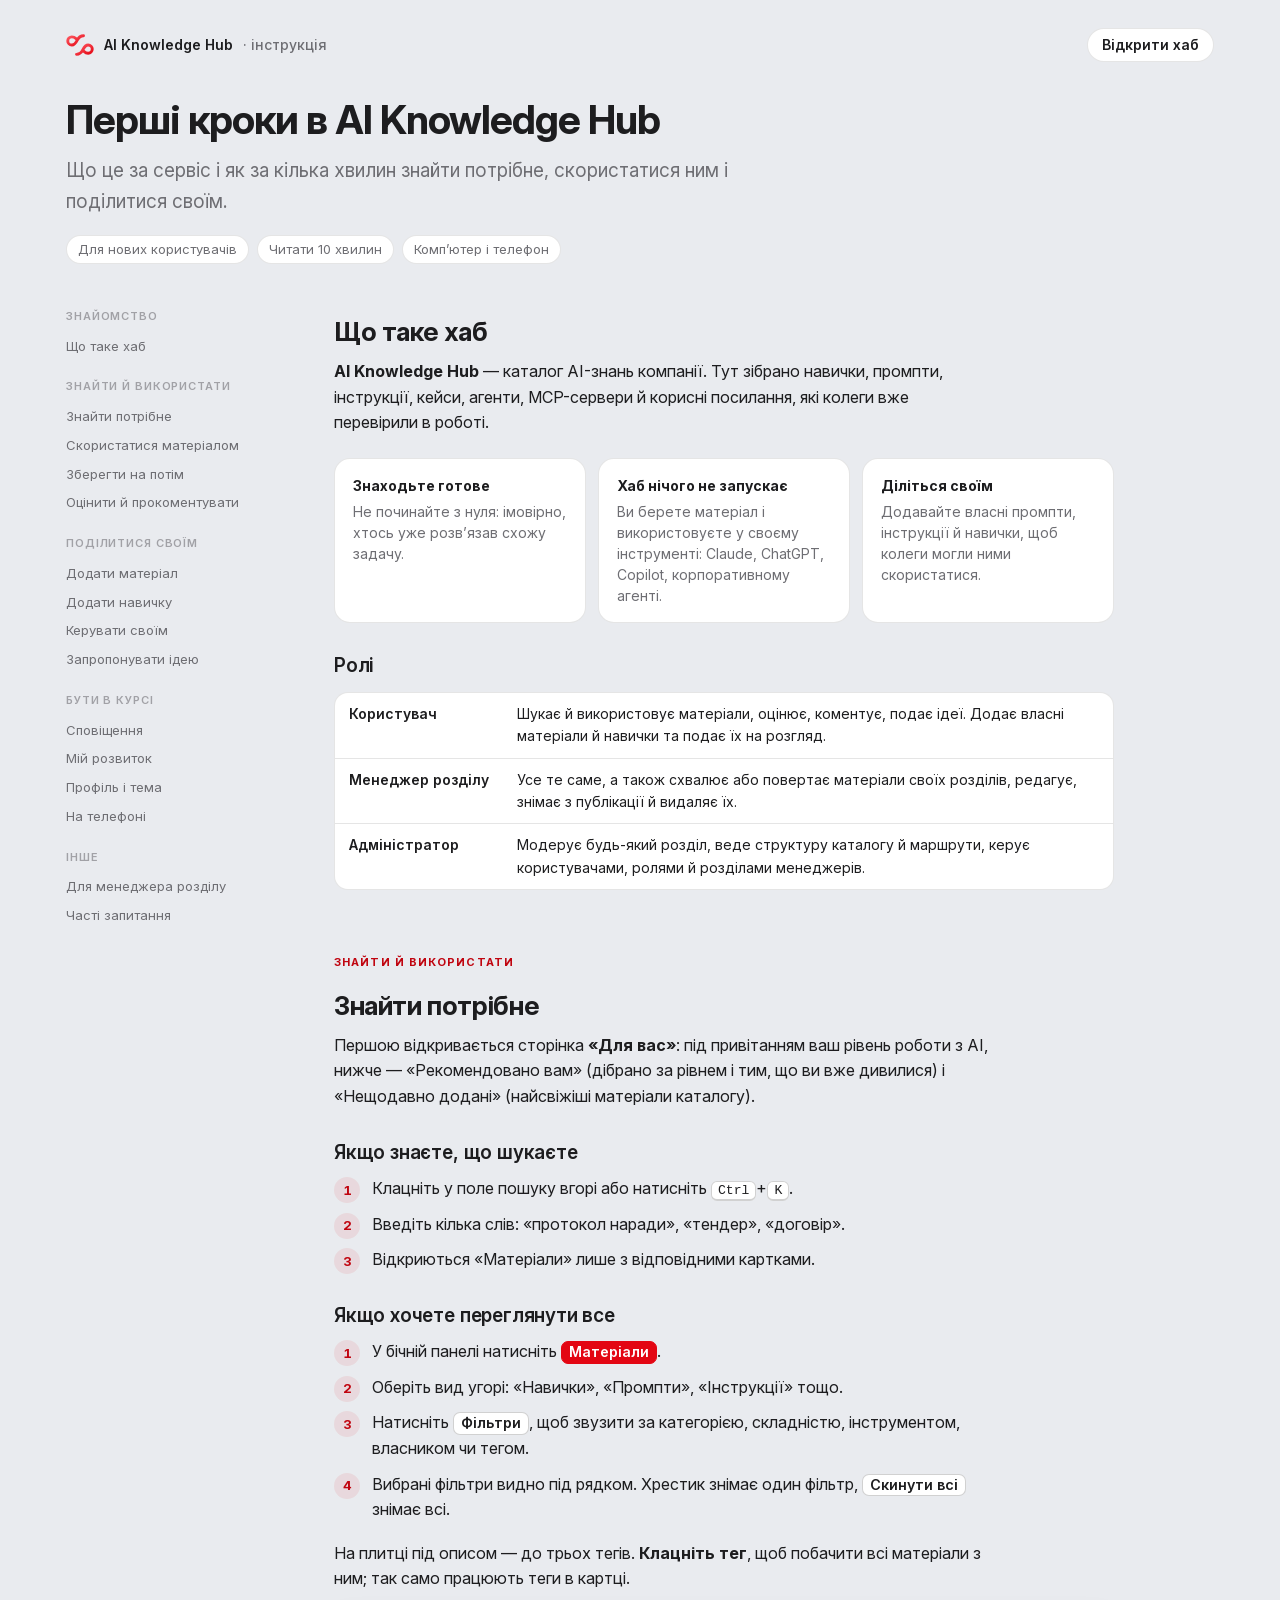
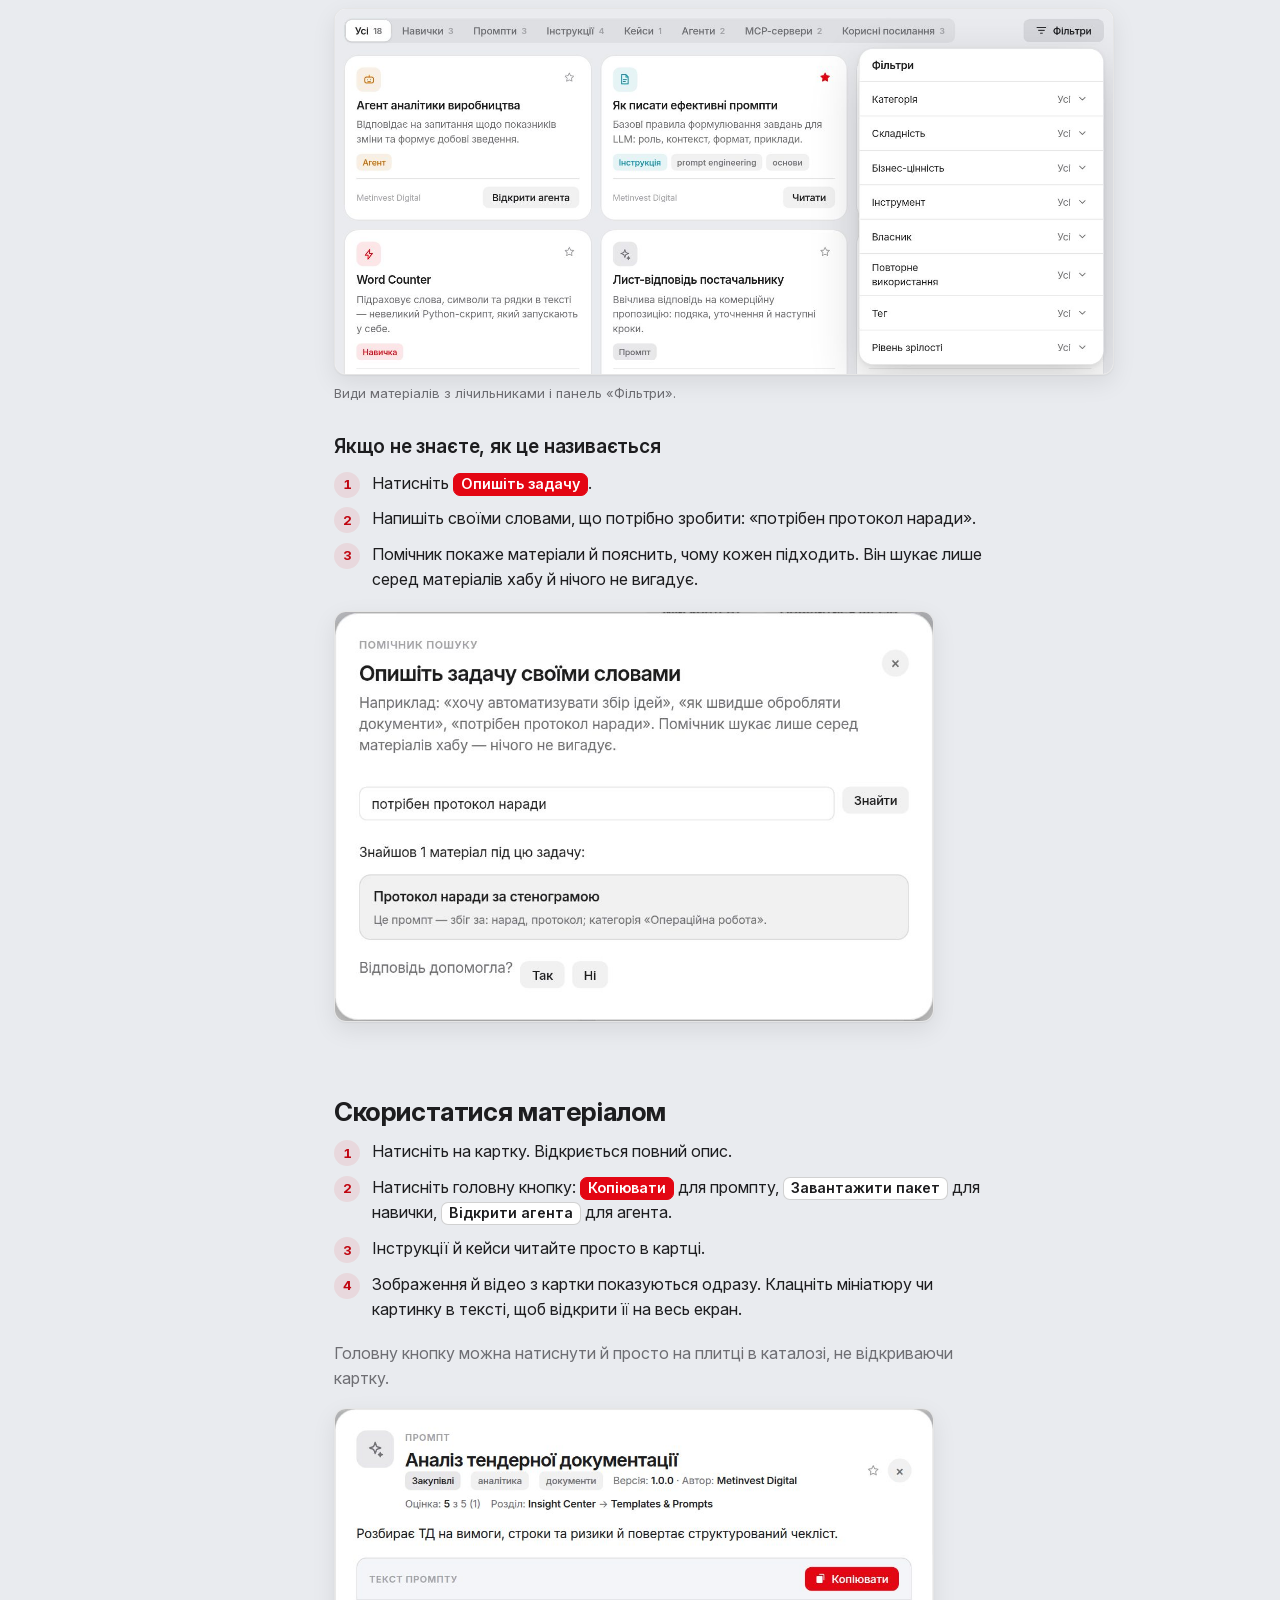
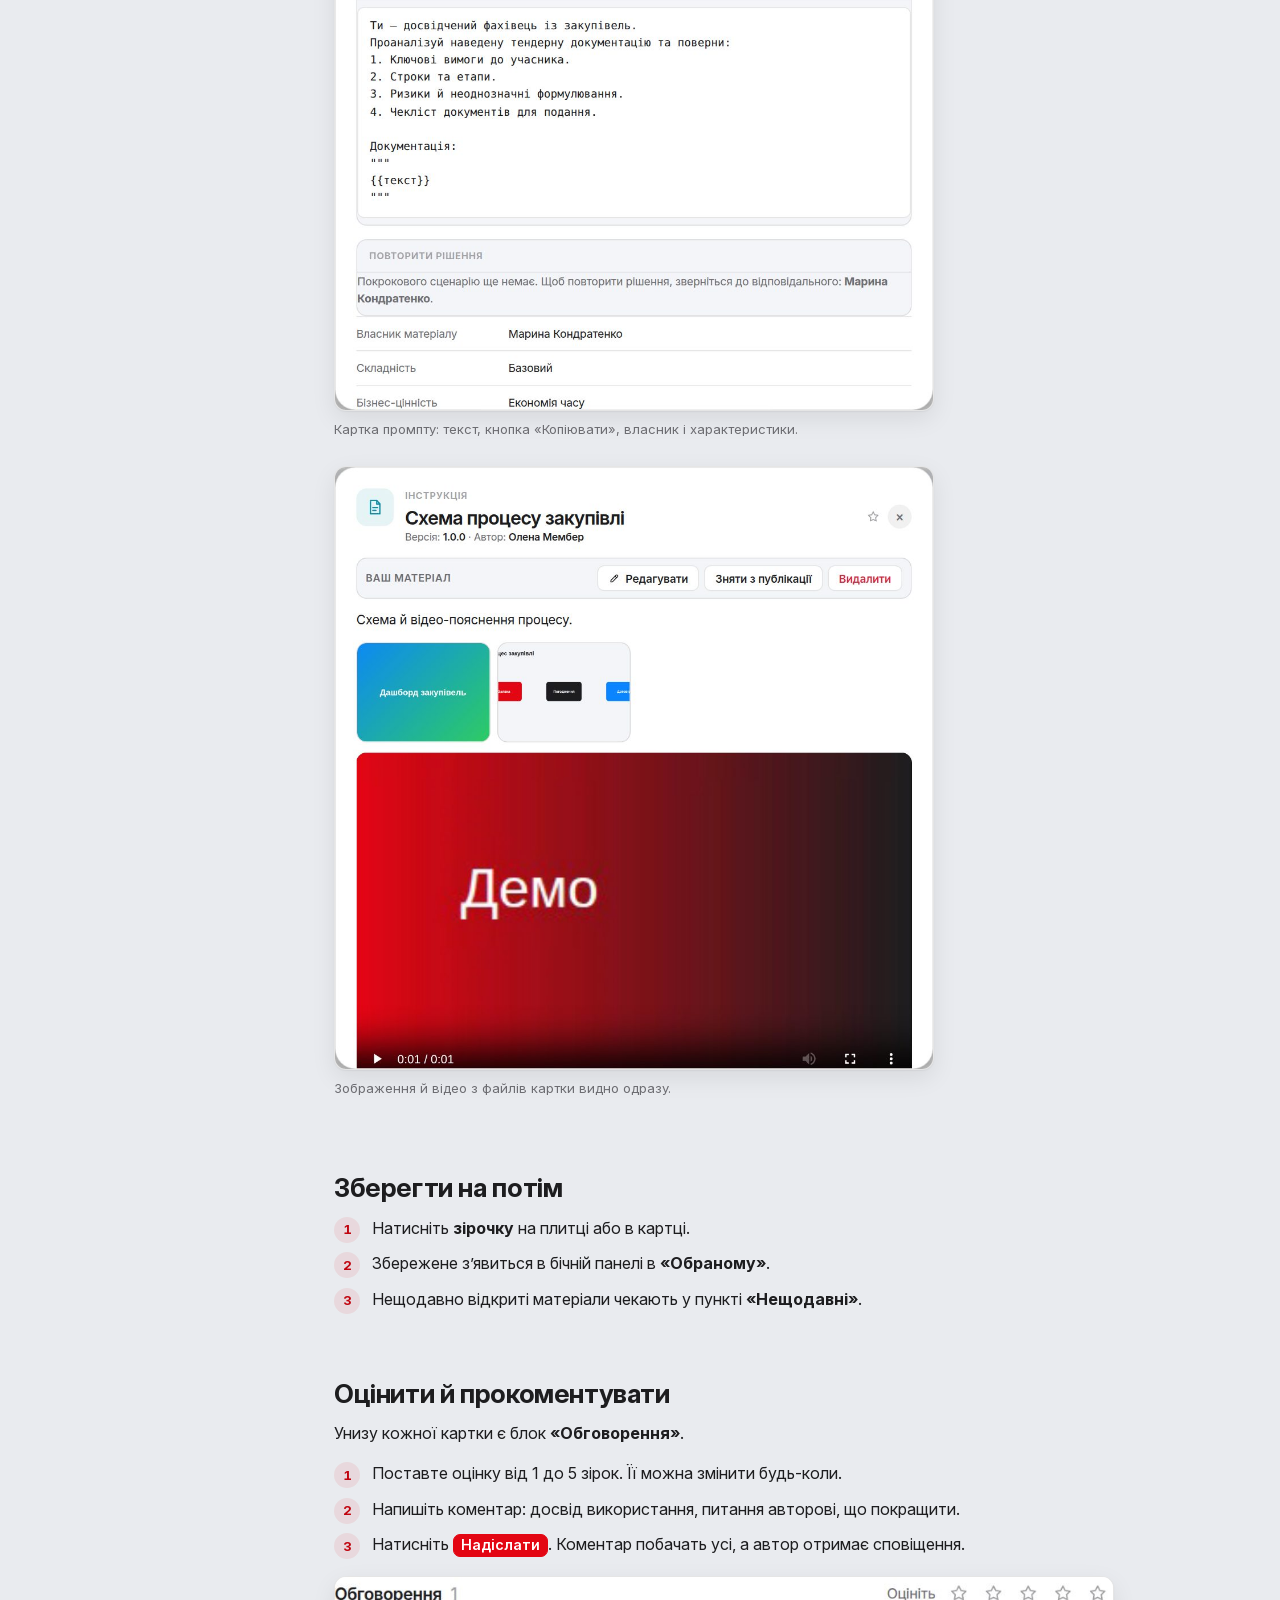
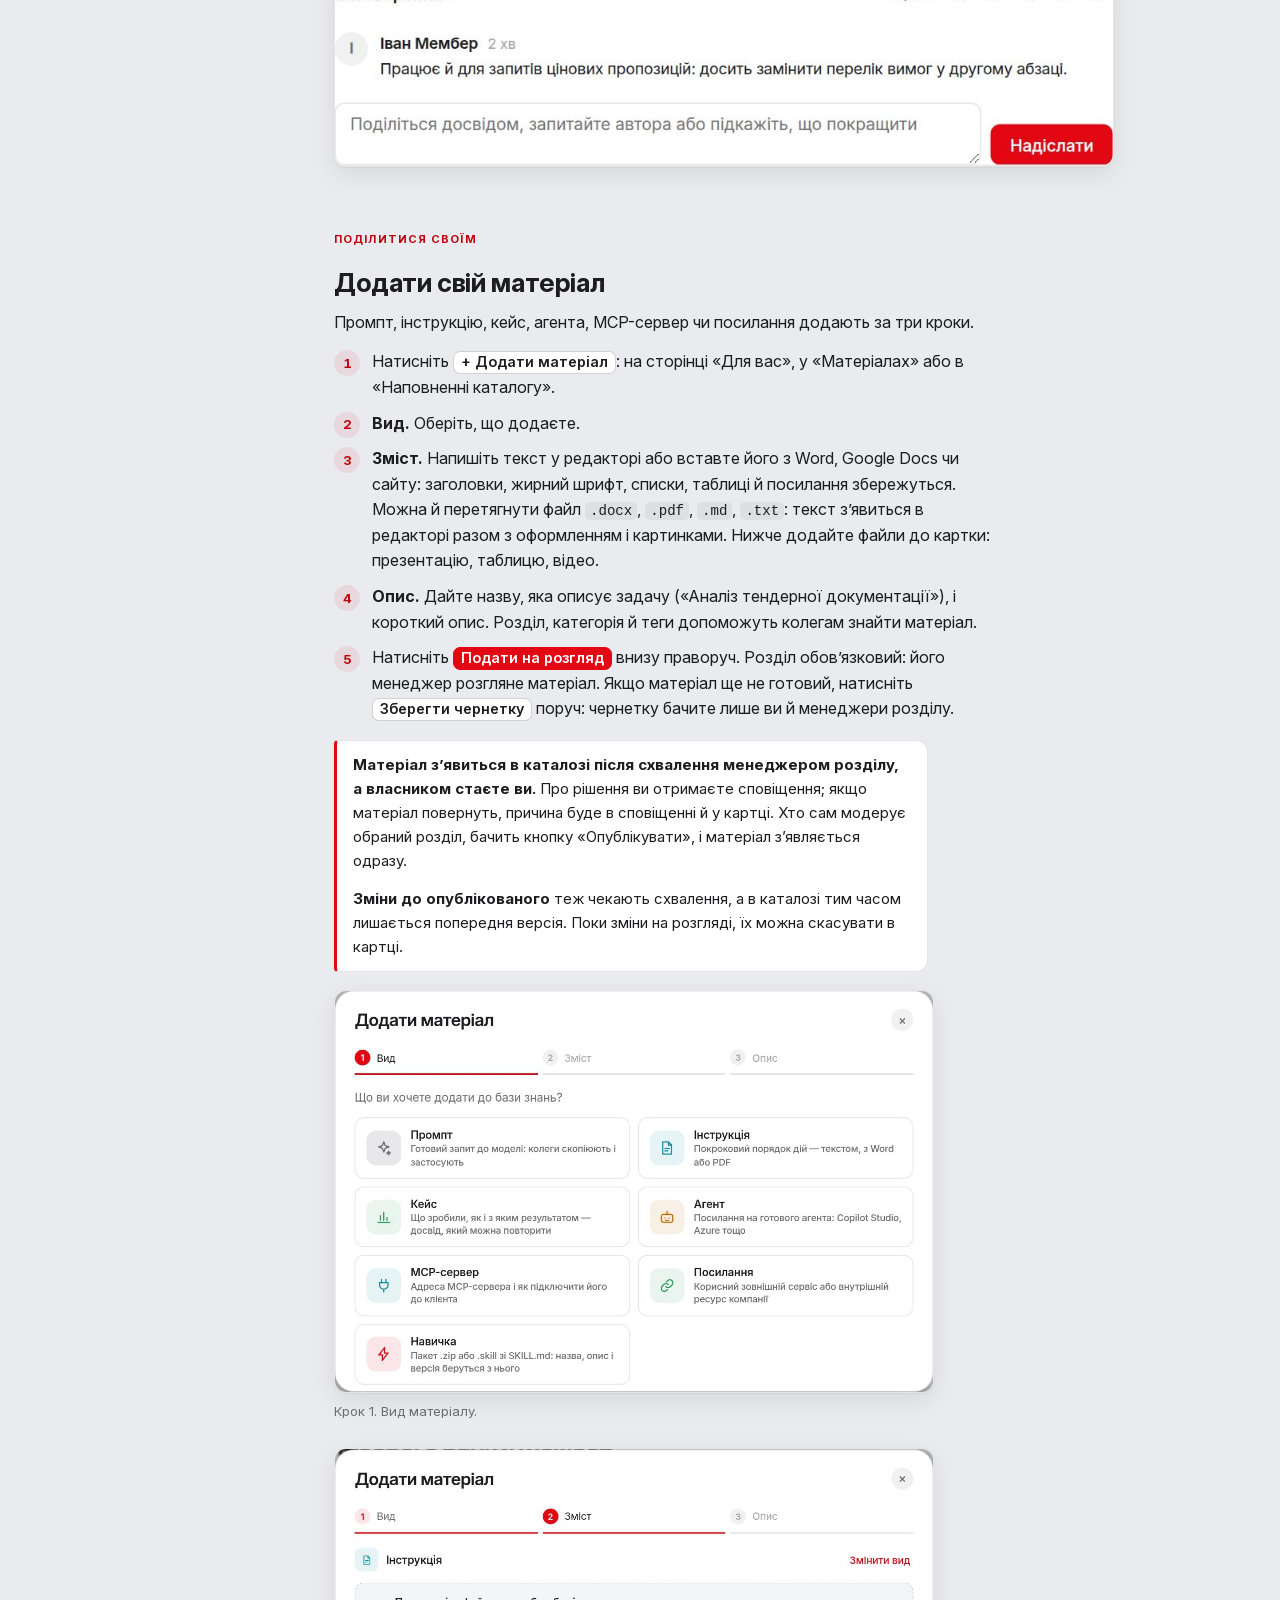
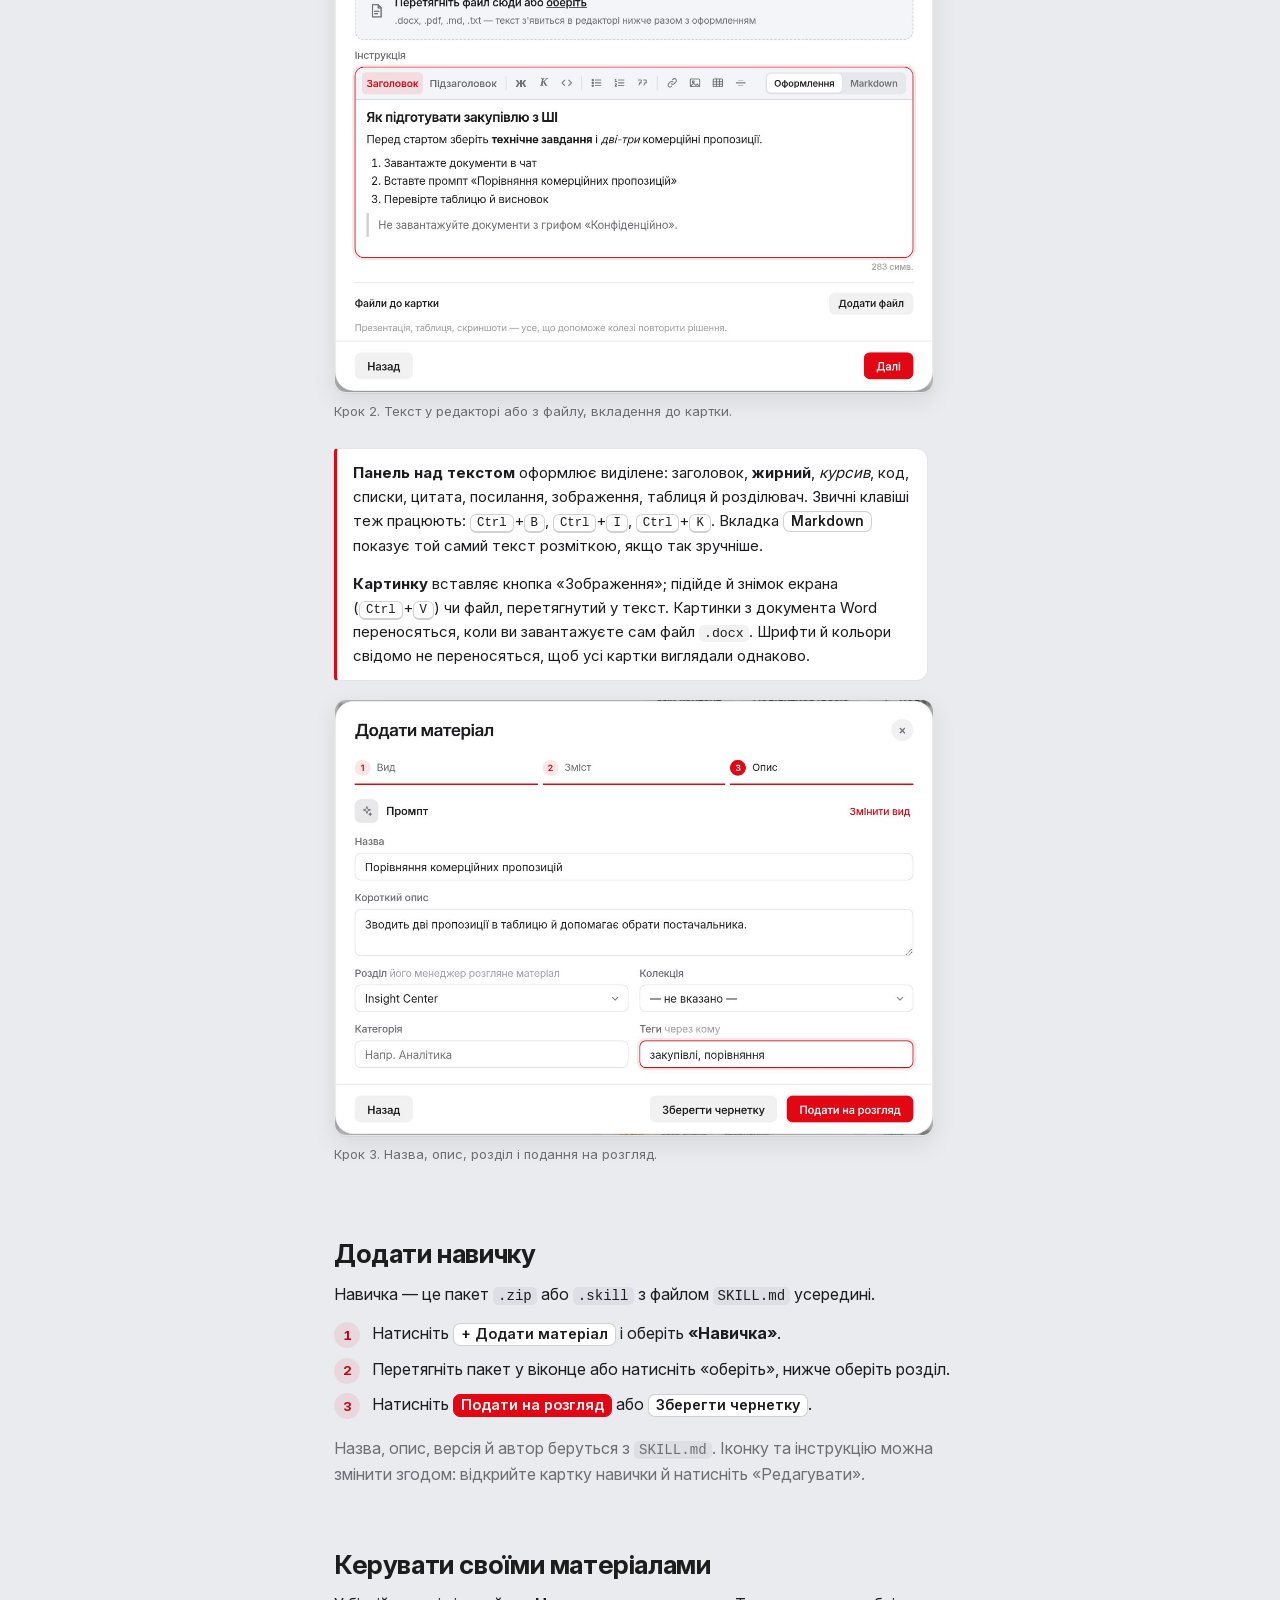
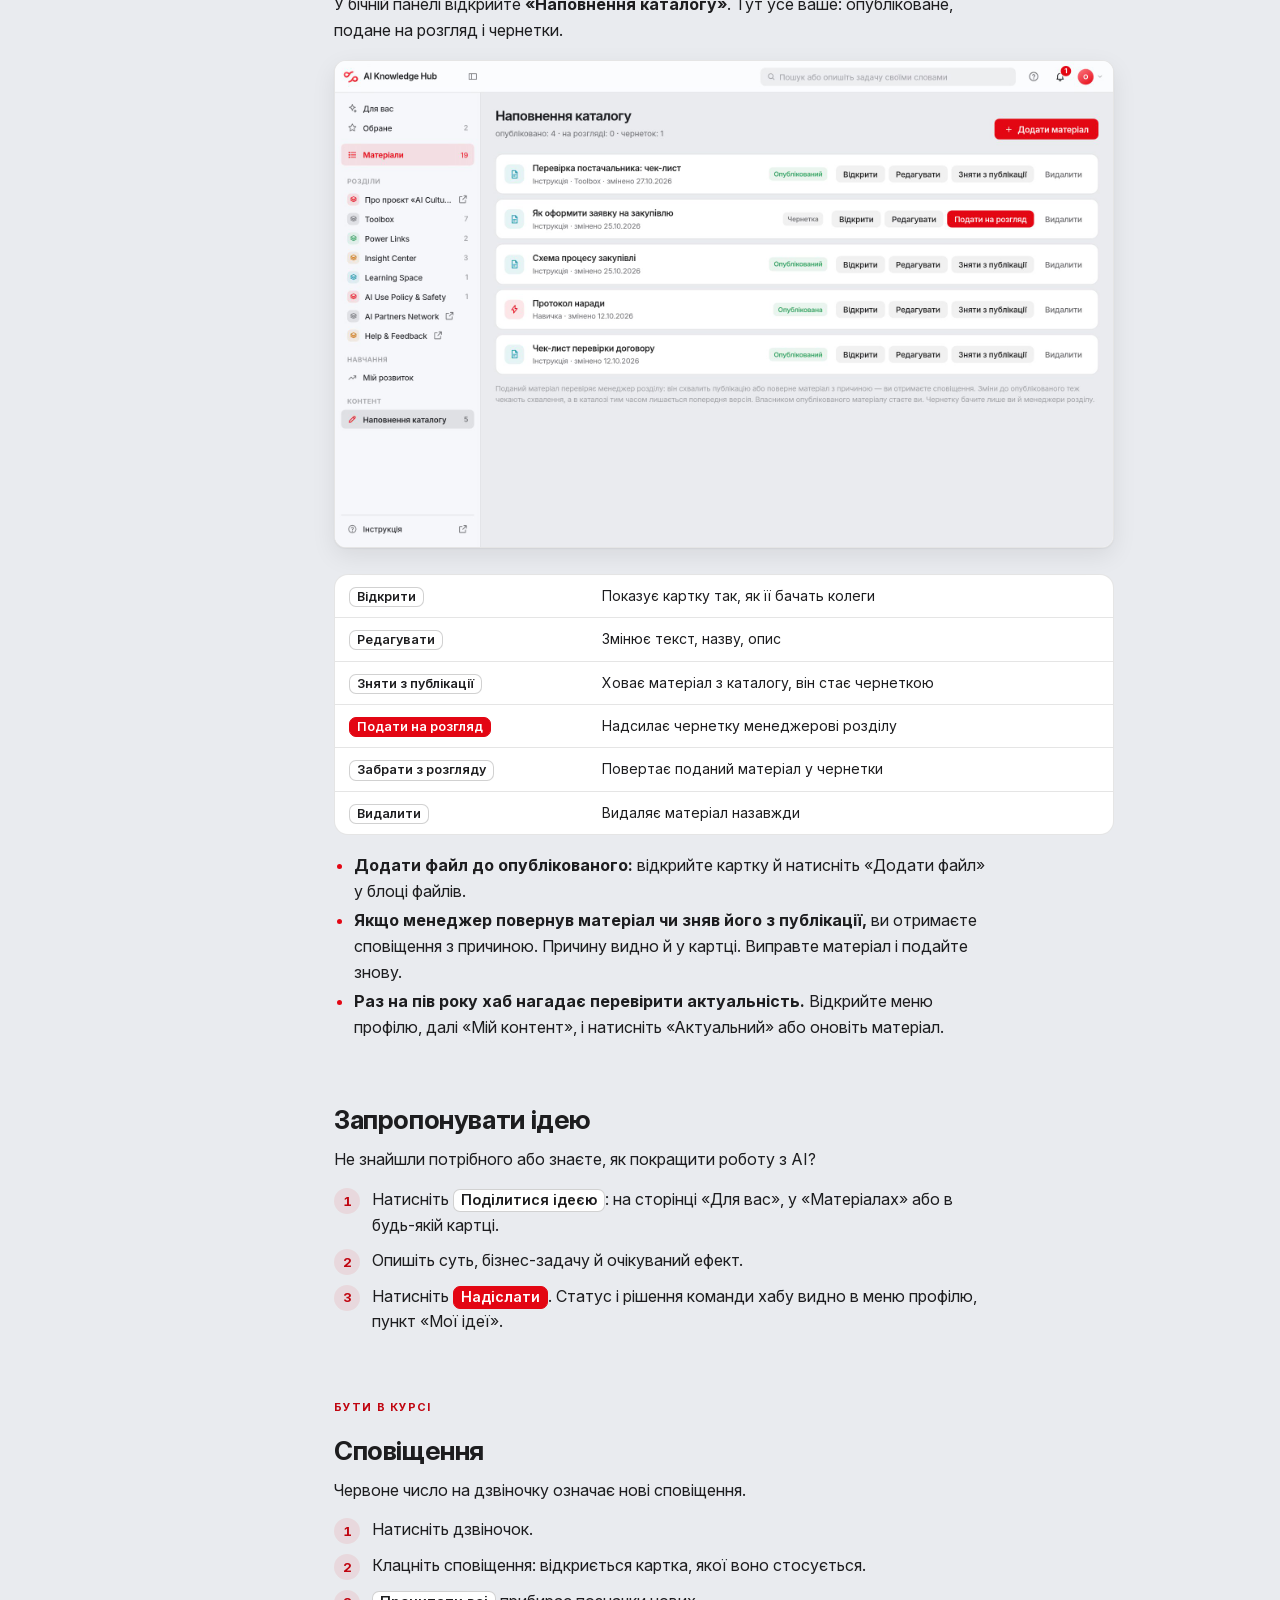
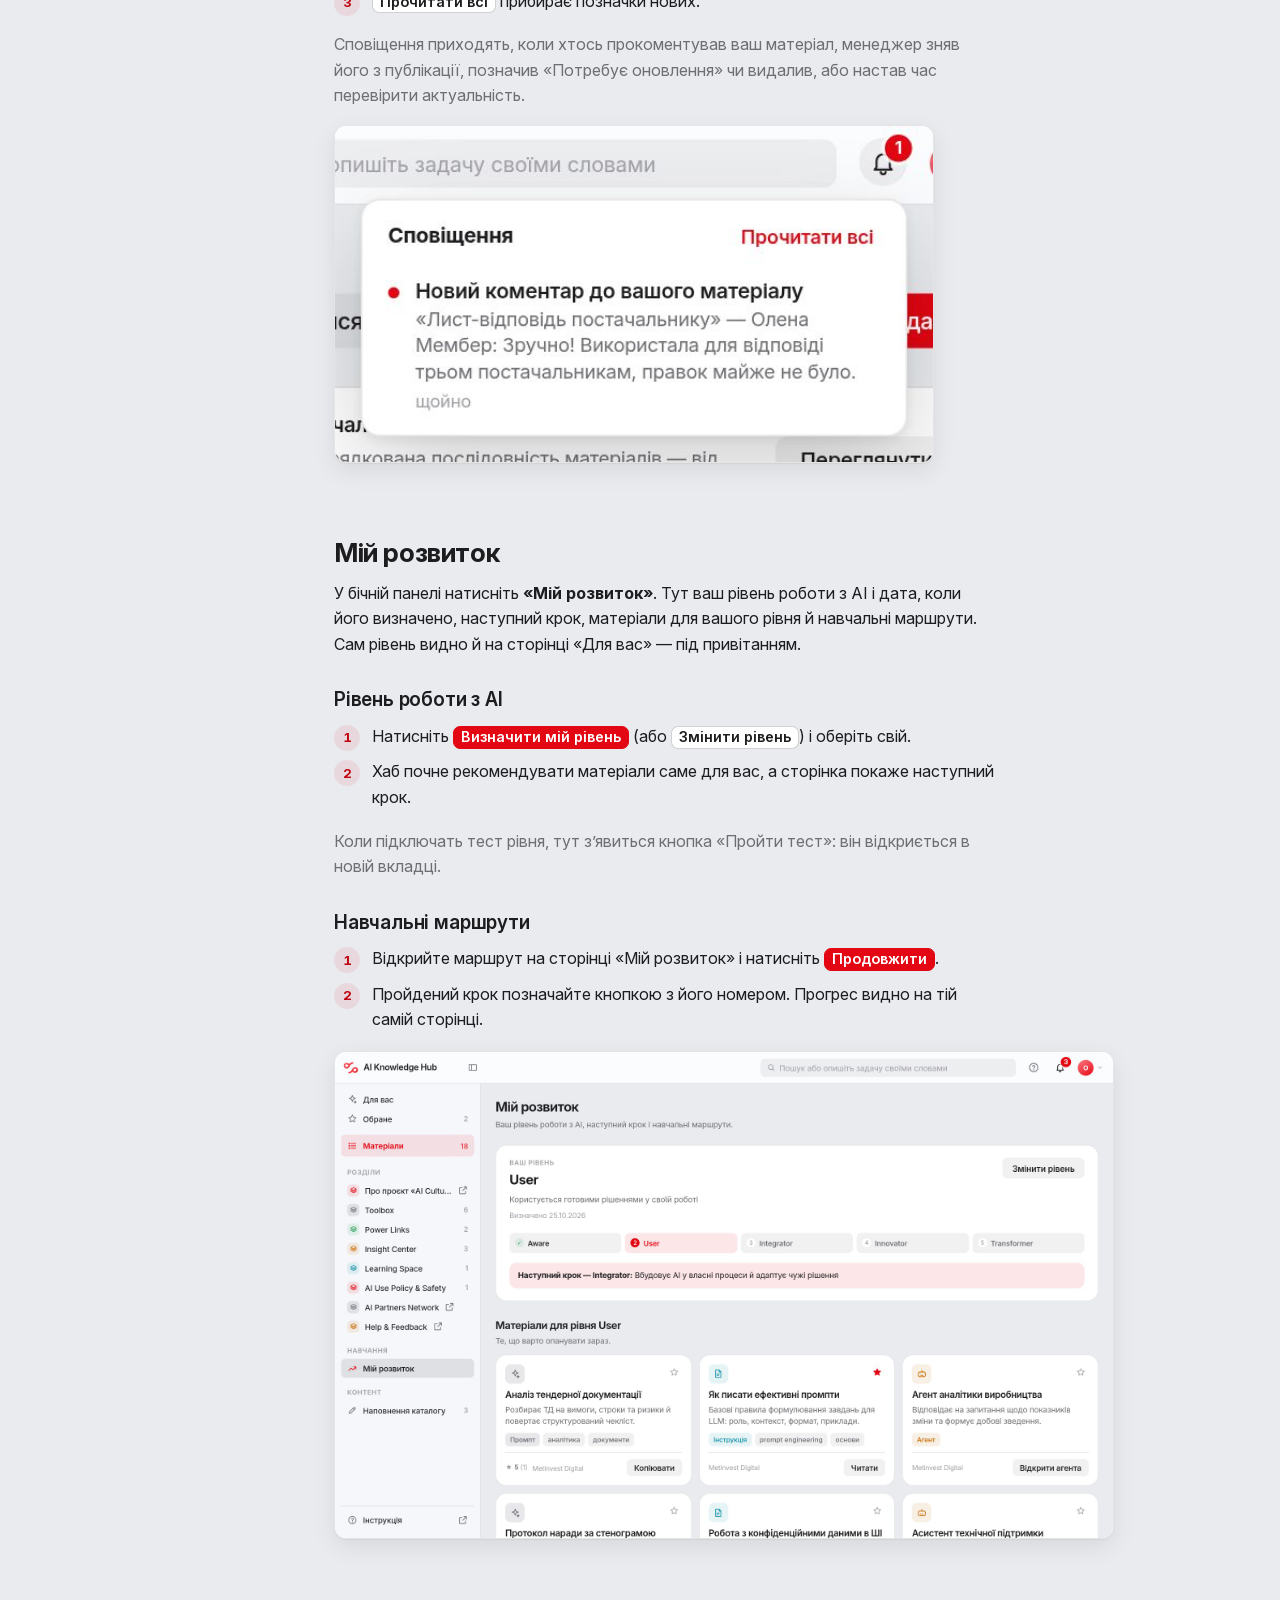
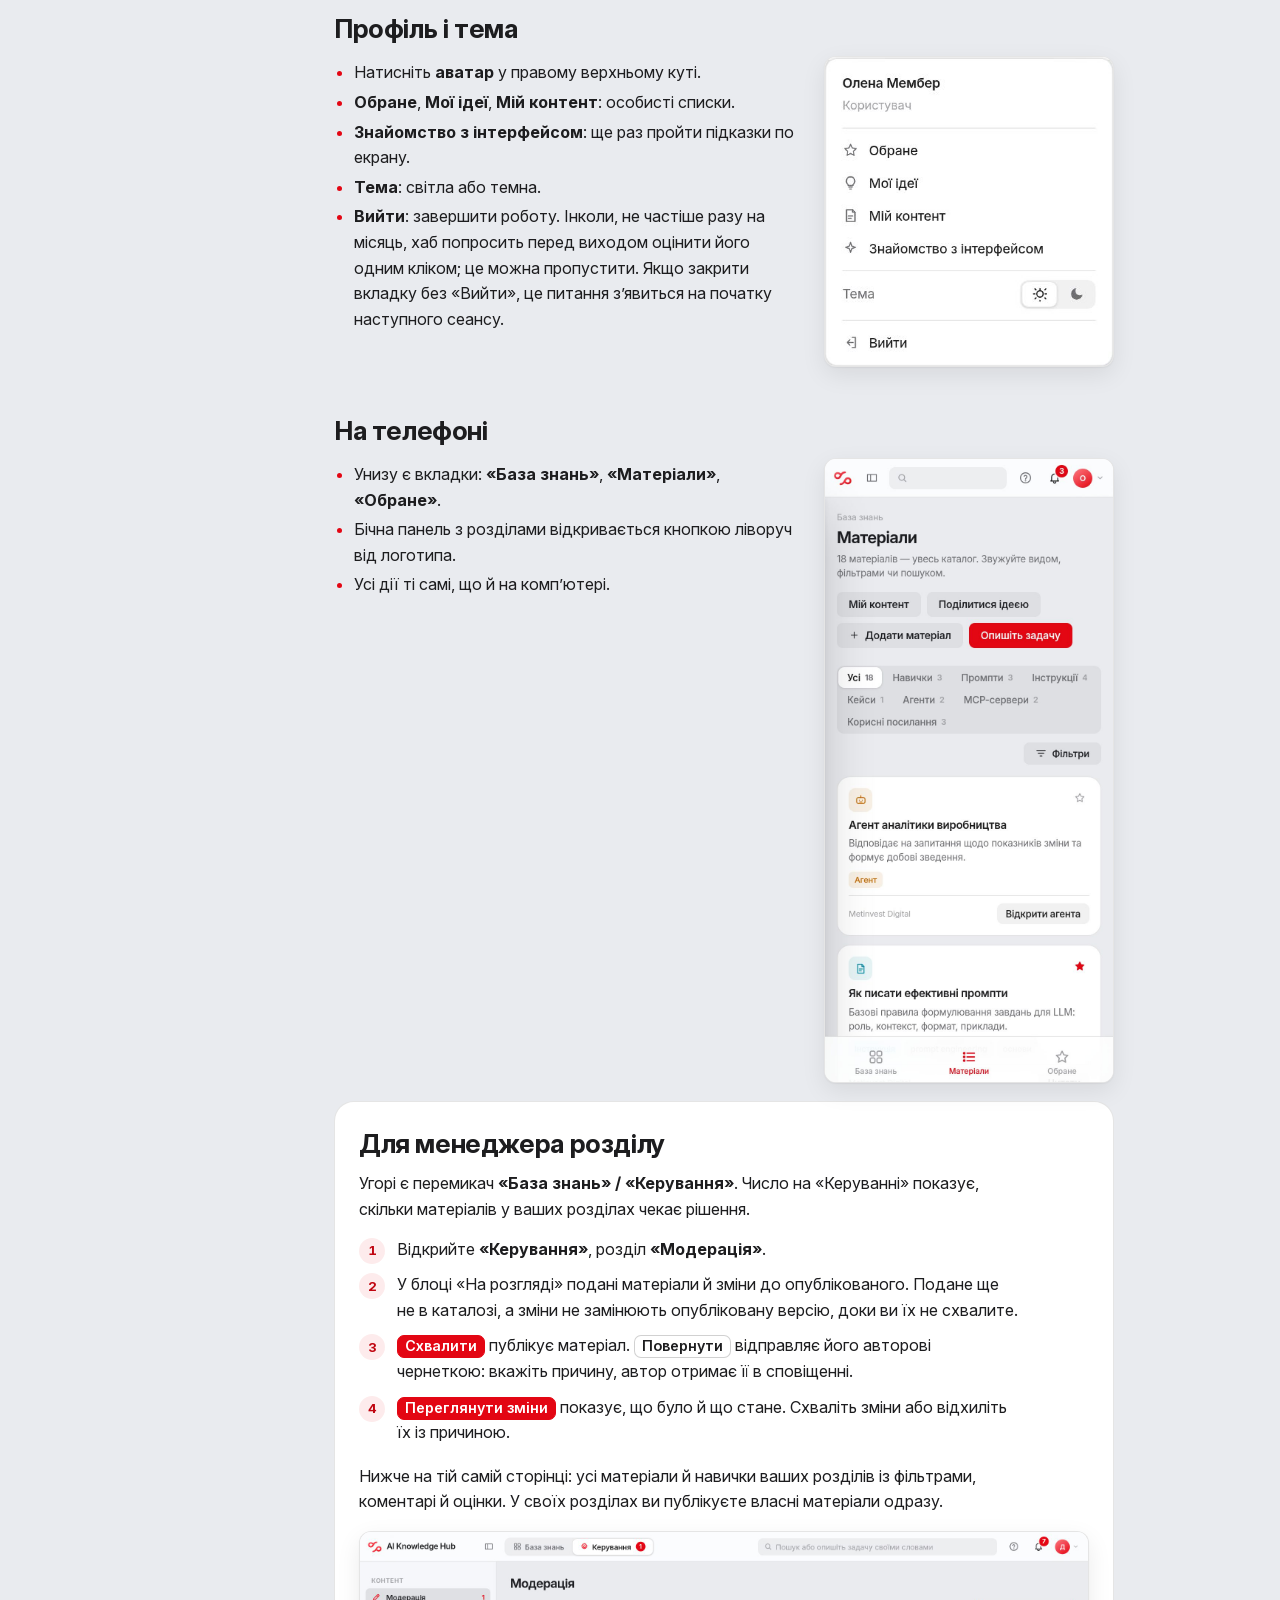
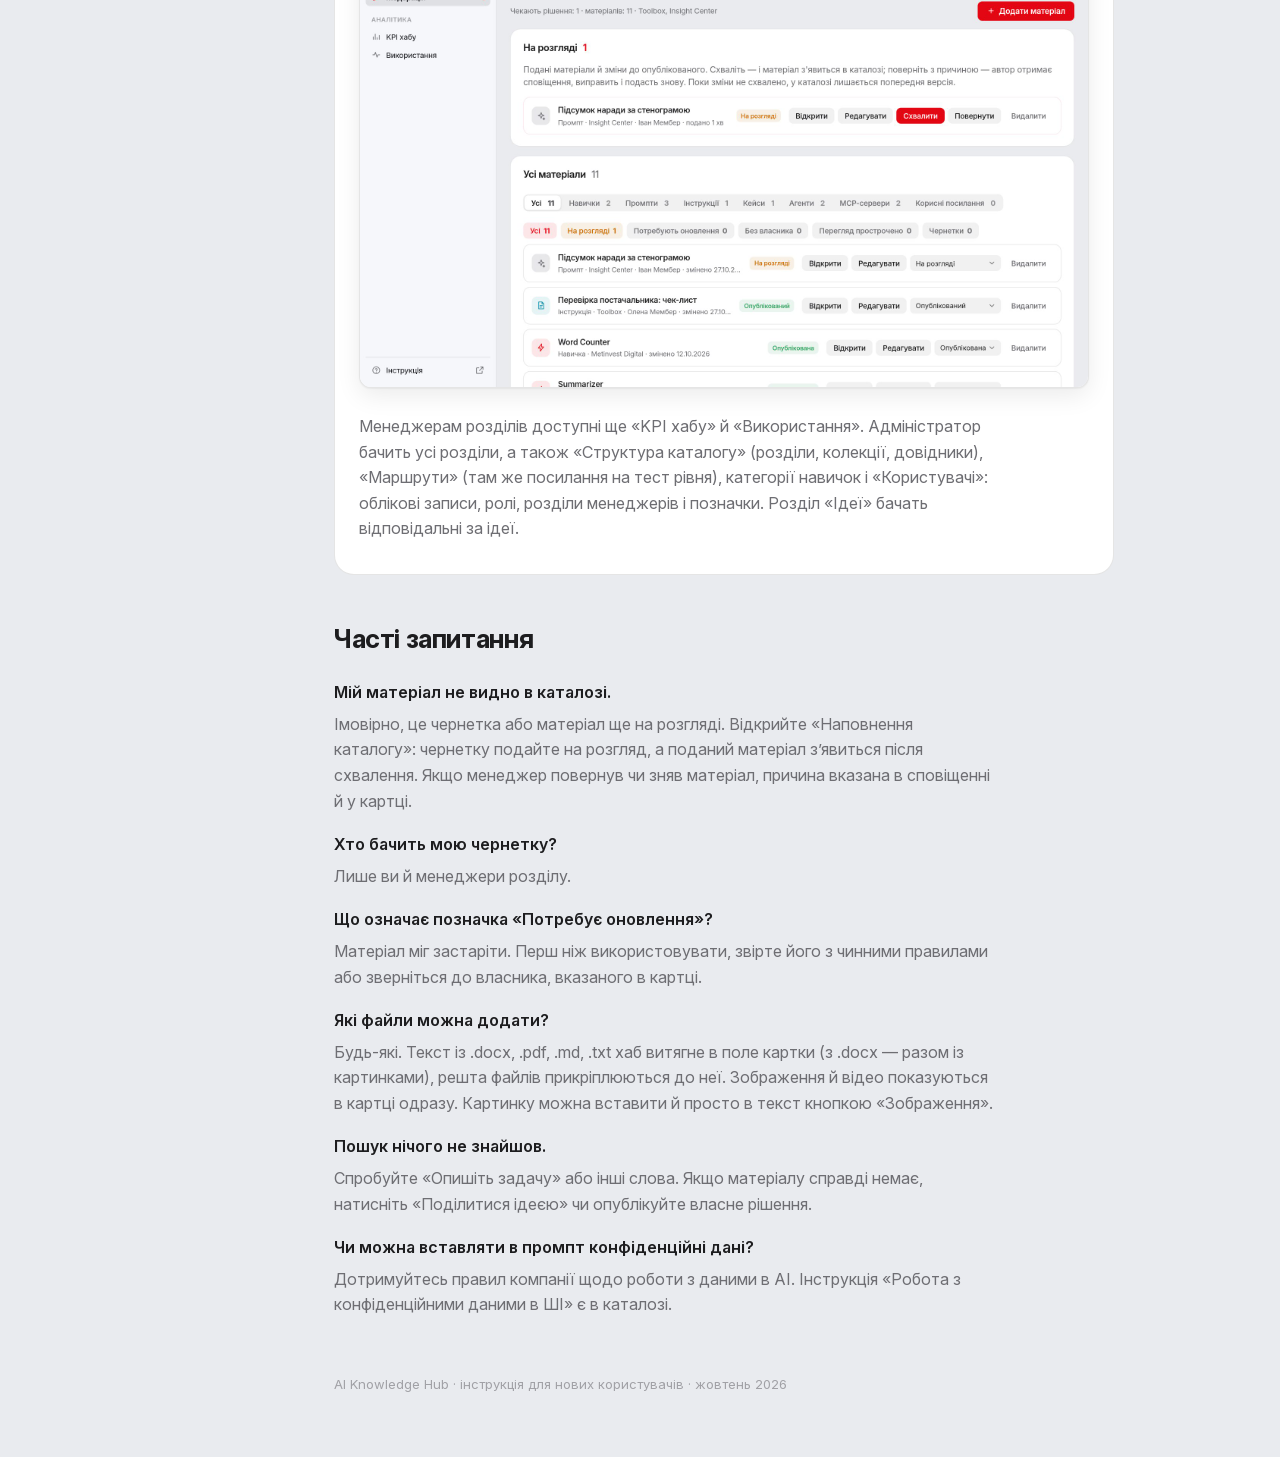
==== commit 85729a8a: "Ролі за розділами й попередня модерація матеріалів і навичок Хвиля 1 (ролі й доступ): - роль «Менедж" ====
--- a/app/static/guide/index.html
+++ b/app/static/guide/index.html
@@ -273,8 +273,8 @@
       <a href="#fav">Зберегти на потім</a>
       <a href="#rate">Оцінити й прокоментувати</a>
       <b>Поділитися своїм</b>
-      <a href="#publish">Опублікувати матеріал</a>
-      <a href="#skill">Опублікувати навичку</a>
+      <a href="#publish">Додати матеріал</a>
+      <a href="#skill">Додати навичку</a>
       <a href="#mine">Керувати своїм</a>
       <a href="#idea">Запропонувати ідею</a>
       <b>Бути в курсі</b>
@@ -283,7 +283,7 @@
       <a href="#profile">Профіль і тема</a>
       <a href="#phone">На телефоні</a>
       <b>Інше</b>
-      <a href="#manager">Для менеджера каталогу</a>
+      <a href="#manager">Для менеджера розділу</a>
       <a href="#faq">Часті запитання</a>
     </nav>
 
@@ -301,9 +301,9 @@
         <h3>Ролі</h3>
         <div class="tbl"><table>
           <tbody>
-            <tr><td>Користувач</td><td>Шукає й використовує матеріали, оцінює, коментує, подає ідеї. Публікує власні матеріали й навички.</td></tr>
-            <tr><td>Менеджер каталогу</td><td>Усе те саме, а також редагує, знімає з публікації й видаляє будь-який матеріал, веде структуру каталогу.</td></tr>
-            <tr><td>Адміністратор</td><td>Усе, що й менеджер, а також керує користувачами й ролями.</td></tr>
+            <tr><td>Користувач</td><td>Шукає й використовує матеріали, оцінює, коментує, подає ідеї. Додає власні матеріали й навички та подає їх на розгляд.</td></tr>
+            <tr><td>Менеджер розділу</td><td>Усе те саме, а також схвалює або повертає матеріали своїх розділів, редагує, знімає з публікації й видаляє їх.</td></tr>
+            <tr><td>Адміністратор</td><td>Модерує будь-який розділ, веде структуру каталогу й маршрути, керує користувачами, ролями й розділами менеджерів.</td></tr>
           </tbody>
         </table></div>
       </section>
@@ -398,17 +398,18 @@
       <!-- ============ Поділитися своїм ============ -->
       <p class="chapter">Поділитися своїм</p>
       <section id="publish">
-        <h2>Опублікувати свій матеріал</h2>
+        <h2>Додати свій матеріал</h2>
         <p>Промпт, інструкцію, кейс, агента, MCP-сервер чи посилання додають за три кроки.</p>
         <ol class="steps">
           <li>Натисніть <span class="ui">+ Додати матеріал</span>: на сторінці «Для вас», у «Матеріалах» або в «Наповненні каталогу».</li>
           <li><b>Вид.</b> Оберіть, що додаєте.</li>
           <li><b>Зміст.</b> Напишіть текст у редакторі або вставте його з Word, Google Docs чи сайту: заголовки, жирний шрифт, списки, таблиці й посилання збережуться. Можна й перетягнути файл <code>.docx</code>, <code>.pdf</code>, <code>.md</code>, <code>.txt</code>: текст з’явиться в редакторі разом з оформленням і картинками. Нижче додайте файли до картки: презентацію, таблицю, відео.</li>
           <li><b>Опис.</b> Дайте назву, яка описує задачу («Аналіз тендерної документації»), і короткий опис. Розділ, категорія й теги допоможуть колегам знайти матеріал.</li>
-          <li>Натисніть <span class="ui red">Опублікувати</span> внизу праворуч. Якщо матеріал ще не готовий, натисніть <span class="ui">Зберегти чернетку</span> поруч: чернетку бачите лише ви й менеджери.</li>
+          <li>Натисніть <span class="ui red">Подати на розгляд</span> внизу праворуч. Розділ обов’язковий: його менеджер розгляне матеріал. Якщо матеріал ще не готовий, натисніть <span class="ui">Зберегти чернетку</span> поруч: чернетку бачите лише ви й менеджери розділу.</li>
         </ol>
         <div class="note">
-          <p><b>Опублікований матеріал одразу бачать усі, а власником стаєте ви.</b> Менеджер каталогу отримує сповіщення й за потреби поправить матеріал.</p>
+          <p><b>Матеріал з’явиться в каталозі після схвалення менеджером розділу, а власником стаєте ви.</b> Про рішення ви отримаєте сповіщення; якщо матеріал повернуть, причина буде в сповіщенні й у картці. Хто сам модерує обраний розділ, бачить кнопку «Опублікувати», і матеріал з’являється одразу.</p>
+          <p><b>Зміни до опублікованого</b> теж чекають схвалення, а в каталозі тим часом лишається попередня версія. Поки зміни на розгляді, їх можна скасувати в картці.</p>
         </div>
         <figure class="shot narrow">
           <button class="zoom" type="button" data-full="img/06-wizard-kind.jpg" aria-label="Збільшити знімок кроку «Вид»">
@@ -428,29 +429,29 @@
         </div>
         <figure class="shot narrow">
           <button class="zoom" type="button" data-full="img/08-wizard-describe.jpg" aria-label="Збільшити знімок кроку «Опис»">
-            <img src="img/08-wizard-describe.jpg" width="1140" height="828" loading="lazy" alt="Майстер, крок 3: назва, опис, розділ, теги й кнопки «Зберегти чернетку» та «Опублікувати»">
-          </button>
-          <figcaption>Крок 3. Назва, опис і публікація.</figcaption>
+            <img src="img/08-wizard-describe.jpg" width="1140" height="828" loading="lazy" alt="Майстер, крок 3: назва, опис, розділ, теги й кнопки «Зберегти чернетку» та «Подати на розгляд»">
+          </button>
+          <figcaption>Крок 3. Назва, опис, розділ і подання на розгляд.</figcaption>
         </figure>
       </section>
 
       <section id="skill">
-        <h2>Опублікувати навичку</h2>
+        <h2>Додати навичку</h2>
         <p>Навичка — це пакет <code>.zip</code> або <code>.skill</code> з файлом <code>SKILL.md</code> усередині.</p>
         <ol class="steps">
           <li>Натисніть <span class="ui">+ Додати матеріал</span> і оберіть <b>«Навичка»</b>.</li>
-          <li>Перетягніть пакет у віконце або натисніть «оберіть».</li>
-          <li>Натисніть <span class="ui red">Опублікувати</span> або <span class="ui">Зберегти чернетку</span>.</li>
+          <li>Перетягніть пакет у віконце або натисніть «оберіть», нижче оберіть розділ.</li>
+          <li>Натисніть <span class="ui red">Подати на розгляд</span> або <span class="ui">Зберегти чернетку</span>.</li>
         </ol>
         <p class="muted">Назва, опис, версія й автор беруться з <code>SKILL.md</code>. Іконку та інструкцію можна змінити згодом: відкрийте картку навички й натисніть «Редагувати».</p>
       </section>
 
       <section id="mine">
         <h2>Керувати своїми матеріалами</h2>
-        <p>У бічній панелі відкрийте <b>«Наповнення каталогу»</b>. Тут усе, що ви опублікували, і чернетки.</p>
+        <p>У бічній панелі відкрийте <b>«Наповнення каталогу»</b>. Тут усе ваше: опубліковане, подане на розгляд і чернетки.</p>
         <figure class="shot">
           <button class="zoom" type="button" data-full="img/09-contrib.jpg" aria-label="Збільшити знімок сторінки «Наповнення каталогу»">
-            <img src="img/09-contrib.jpg" width="1920" height="1200" loading="lazy" alt="Сторінка «Наповнення каталогу» з трьома власними матеріалами й кнопками дій">
+            <img src="img/09-contrib.jpg" width="1920" height="1200" loading="lazy" alt="Сторінка «Наповнення каталогу»: власні матеріали зі станами й кнопками дій">
           </button>
         </figure>
         <div class="tbl"><table>
@@ -458,13 +459,14 @@
             <tr><td><span class="ui">Відкрити</span></td><td>Показує картку так, як її бачать колеги</td></tr>
             <tr><td><span class="ui">Редагувати</span></td><td>Змінює текст, назву, опис</td></tr>
             <tr><td><span class="ui">Зняти з публікації</span></td><td>Ховає матеріал з каталогу, він стає чернеткою</td></tr>
-            <tr><td><span class="ui red">Опублікувати</span></td><td>Повертає чернетку в каталог</td></tr>
+            <tr><td><span class="ui red">Подати на розгляд</span></td><td>Надсилає чернетку менеджерові розділу</td></tr>
+            <tr><td><span class="ui">Забрати з розгляду</span></td><td>Повертає поданий матеріал у чернетки</td></tr>
             <tr><td><span class="ui">Видалити</span></td><td>Видаляє матеріал назавжди</td></tr>
           </tbody>
         </table></div>
         <ul class="dots">
           <li><b>Додати файл до опублікованого:</b> відкрийте картку й натисніть «Додати файл» у блоці файлів.</li>
-          <li><b>Якщо менеджер зняв матеріал з публікації,</b> ви отримаєте сповіщення з причиною. Причину видно й у картці. Виправте матеріал і опублікуйте знову.</li>
+          <li><b>Якщо менеджер повернув матеріал чи зняв його з публікації,</b> ви отримаєте сповіщення з причиною. Причину видно й у картці. Виправте матеріал і подайте знову.</li>
           <li><b>Раз на пів року хаб нагадає перевірити актуальність.</b> Відкрийте меню профілю, далі «Мій контент», і натисніть «Актуальний» або оновіть матеріал.</li>
         </ul>
       </section>
@@ -554,30 +556,30 @@
 
       <!-- ============ Інше ============ -->
       <div class="staff" id="manager">
-        <h2>Для менеджера каталогу</h2>
-        <p>Угорі є перемикач <b>«База знань» / «Керування»</b>. Число на «Керуванні» показує, скільки публікацій користувачів чекає перегляду.</p>
-        <ol class="steps">
-          <li>Відкрийте <b>«Керування»</b>, розділ <b>«Наповнення каталогу»</b>.</li>
-          <li>У блоці «Потребують перегляду» нові й змінені матеріали користувачів. Вони вже в каталозі.</li>
-          <li>Натисніть <span class="ui">Відкрити</span>, щоб переглянути картку. Відкрита картка зникає з черги. Якщо дій не потрібно, натисніть <span class="ui">Переглянуто</span>.</li>
-          <li>За потреби редагуйте, змініть стан у списку (наприклад, на «Чернетка» чи «Архів») або видаліть. Вкажіть причину: автор отримає її в сповіщенні.</li>
-        </ol>
-        <p>Нижче на тій самій сторінці: усі матеріали й навички з фільтрами, коментарі й оцінки, категорії навичок.</p>
+        <h2>Для менеджера розділу</h2>
+        <p>Угорі є перемикач <b>«База знань» / «Керування»</b>. Число на «Керуванні» показує, скільки матеріалів у ваших розділах чекає рішення.</p>
+        <ol class="steps">
+          <li>Відкрийте <b>«Керування»</b>, розділ <b>«Модерація»</b>.</li>
+          <li>У блоці «На розгляді» подані матеріали й зміни до опублікованого. Подане ще не в каталозі, а зміни не замінюють опубліковану версію, доки ви їх не схвалите.</li>
+          <li><span class="ui red">Схвалити</span> публікує матеріал. <span class="ui">Повернути</span> відправляє його авторові чернеткою: вкажіть причину, автор отримає її в сповіщенні.</li>
+          <li><span class="ui red">Переглянути зміни</span> показує, що було й що стане. Схваліть зміни або відхиліть їх із причиною.</li>
+        </ol>
+        <p>Нижче на тій самій сторінці: усі матеріали й навички ваших розділів із фільтрами, коментарі й оцінки. У своїх розділах ви публікуєте власні матеріали одразу.</p>
         <figure class="shot">
           <button class="zoom" type="button" data-full="img/13-manager.jpg" aria-label="Збільшити знімок консолі менеджера">
-            <img src="img/13-manager.jpg" width="1920" height="1200" loading="lazy" alt="«Керування», «Наповнення каталогу»: черга «Потребують перегляду» і список усіх матеріалів">
-          </button>
-        </figure>
-        <p class="muted">Інші розділи «Керування»: «Структура каталогу» (розділи, колекції, довідники), «Ідеї», «Маршрути» (там же посилання на тест рівня), «KPI хабу», «Використання». Адміністратор також бачить «Користувачі»: облікові записи й ролі.</p>
+            <img src="img/13-manager.jpg" width="1920" height="1200" loading="lazy" alt="«Керування», «Модерація»: черга «На розгляді» і список усіх матеріалів розділів менеджера">
+          </button>
+        </figure>
+        <p class="muted">Менеджерам розділів доступні ще «KPI хабу» й «Використання». Адміністратор бачить усі розділи, а також «Структура каталогу» (розділи, колекції, довідники), «Маршрути» (там же посилання на тест рівня), категорії навичок і «Користувачі»: облікові записи, ролі, розділи менеджерів і позначки. Розділ «Ідеї» бачать відповідальні за ідеї.</p>
       </div>
 
       <section id="faq">
         <h2>Часті запитання</h2>
         <dl class="faq">
           <dt>Мій матеріал не видно в каталозі.</dt>
-          <dd>Імовірно, це чернетка. Відкрийте «Наповнення каталогу» і натисніть «Опублікувати». Якщо матеріал зняв менеджер, причина вказана в сповіщенні й у картці.</dd>
+          <dd>Імовірно, це чернетка або матеріал ще на розгляді. Відкрийте «Наповнення каталогу»: чернетку подайте на розгляд, а поданий матеріал з’явиться після схвалення. Якщо менеджер повернув чи зняв матеріал, причина вказана в сповіщенні й у картці.</dd>
           <dt>Хто бачить мою чернетку?</dt>
-          <dd>Лише ви й менеджери каталогу.</dd>
+          <dd>Лише ви й менеджери розділу.</dd>
           <dt>Що означає позначка «Потребує оновлення»?</dt>
           <dd>Матеріал міг застаріти. Перш ніж використовувати, звірте його з чинними правилами або зверніться до власника, вказаного в картці.</dd>
           <dt>Які файли можна додати?</dt>
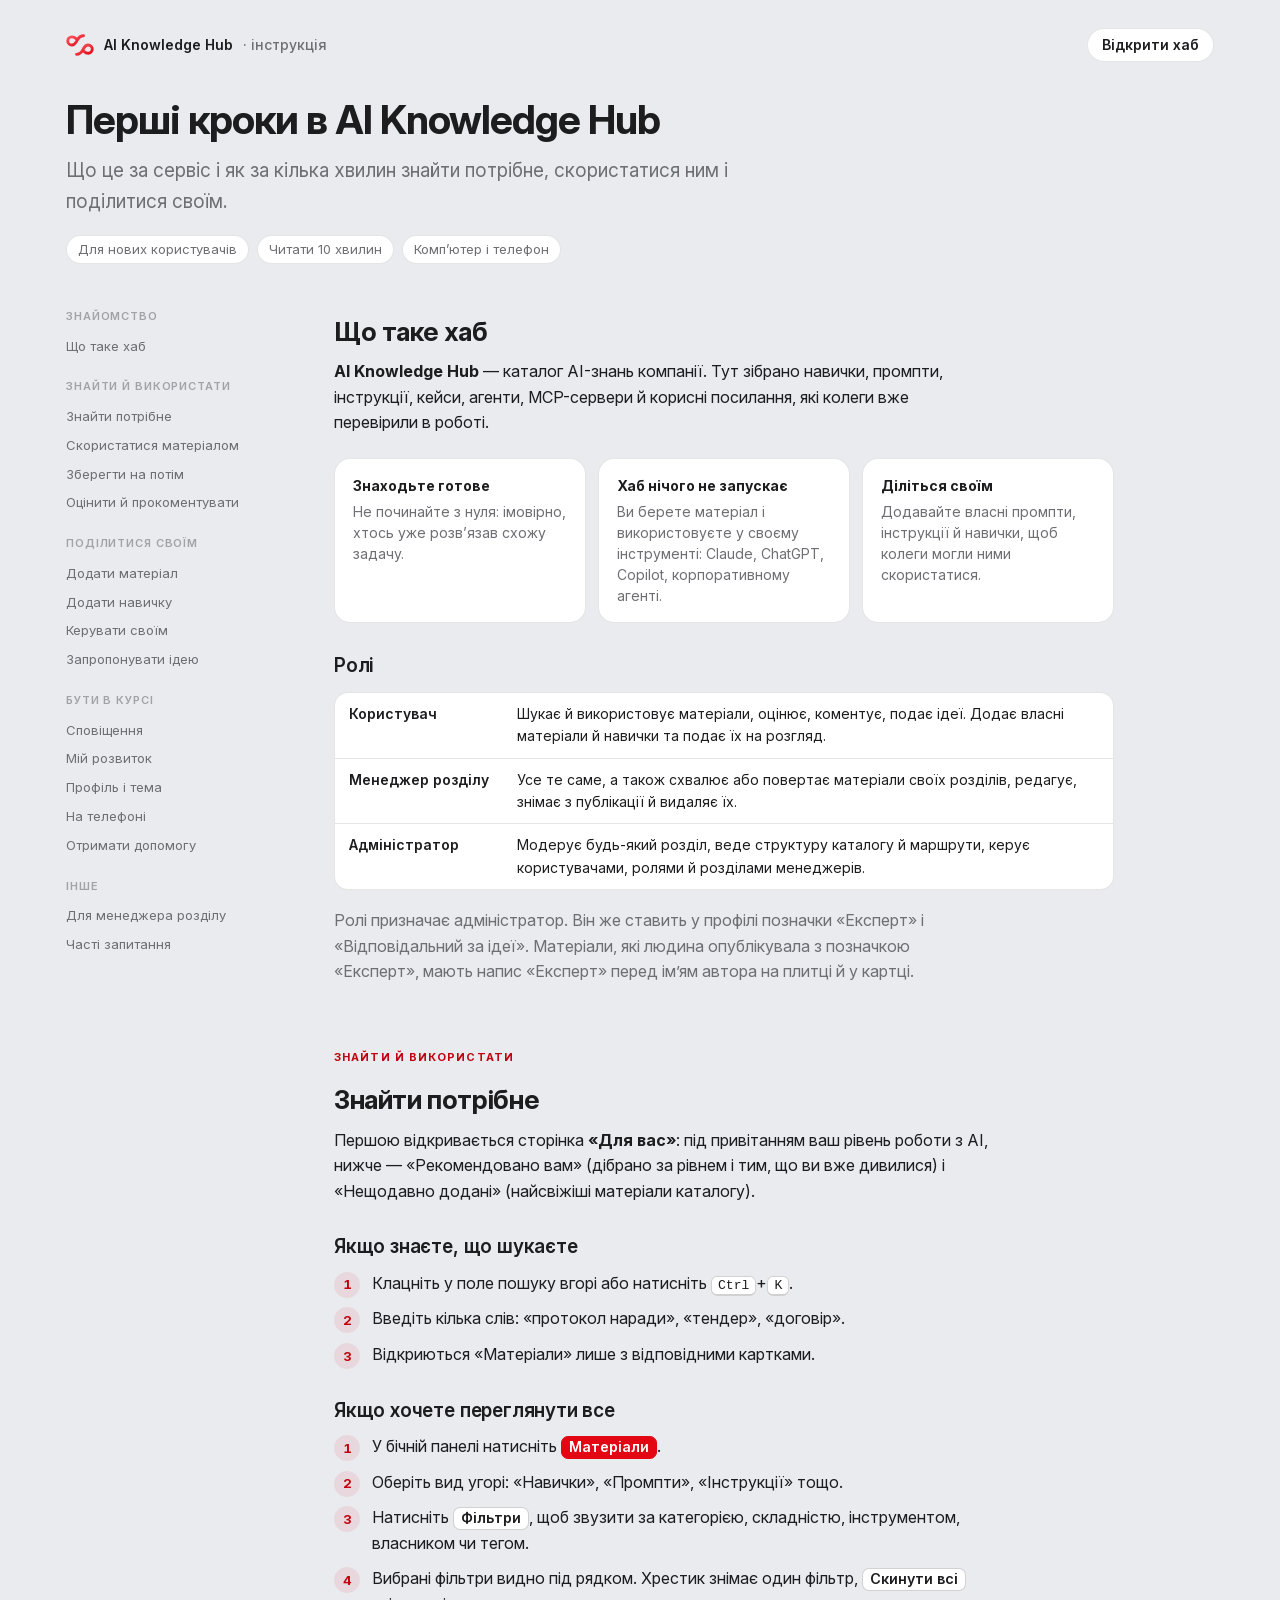
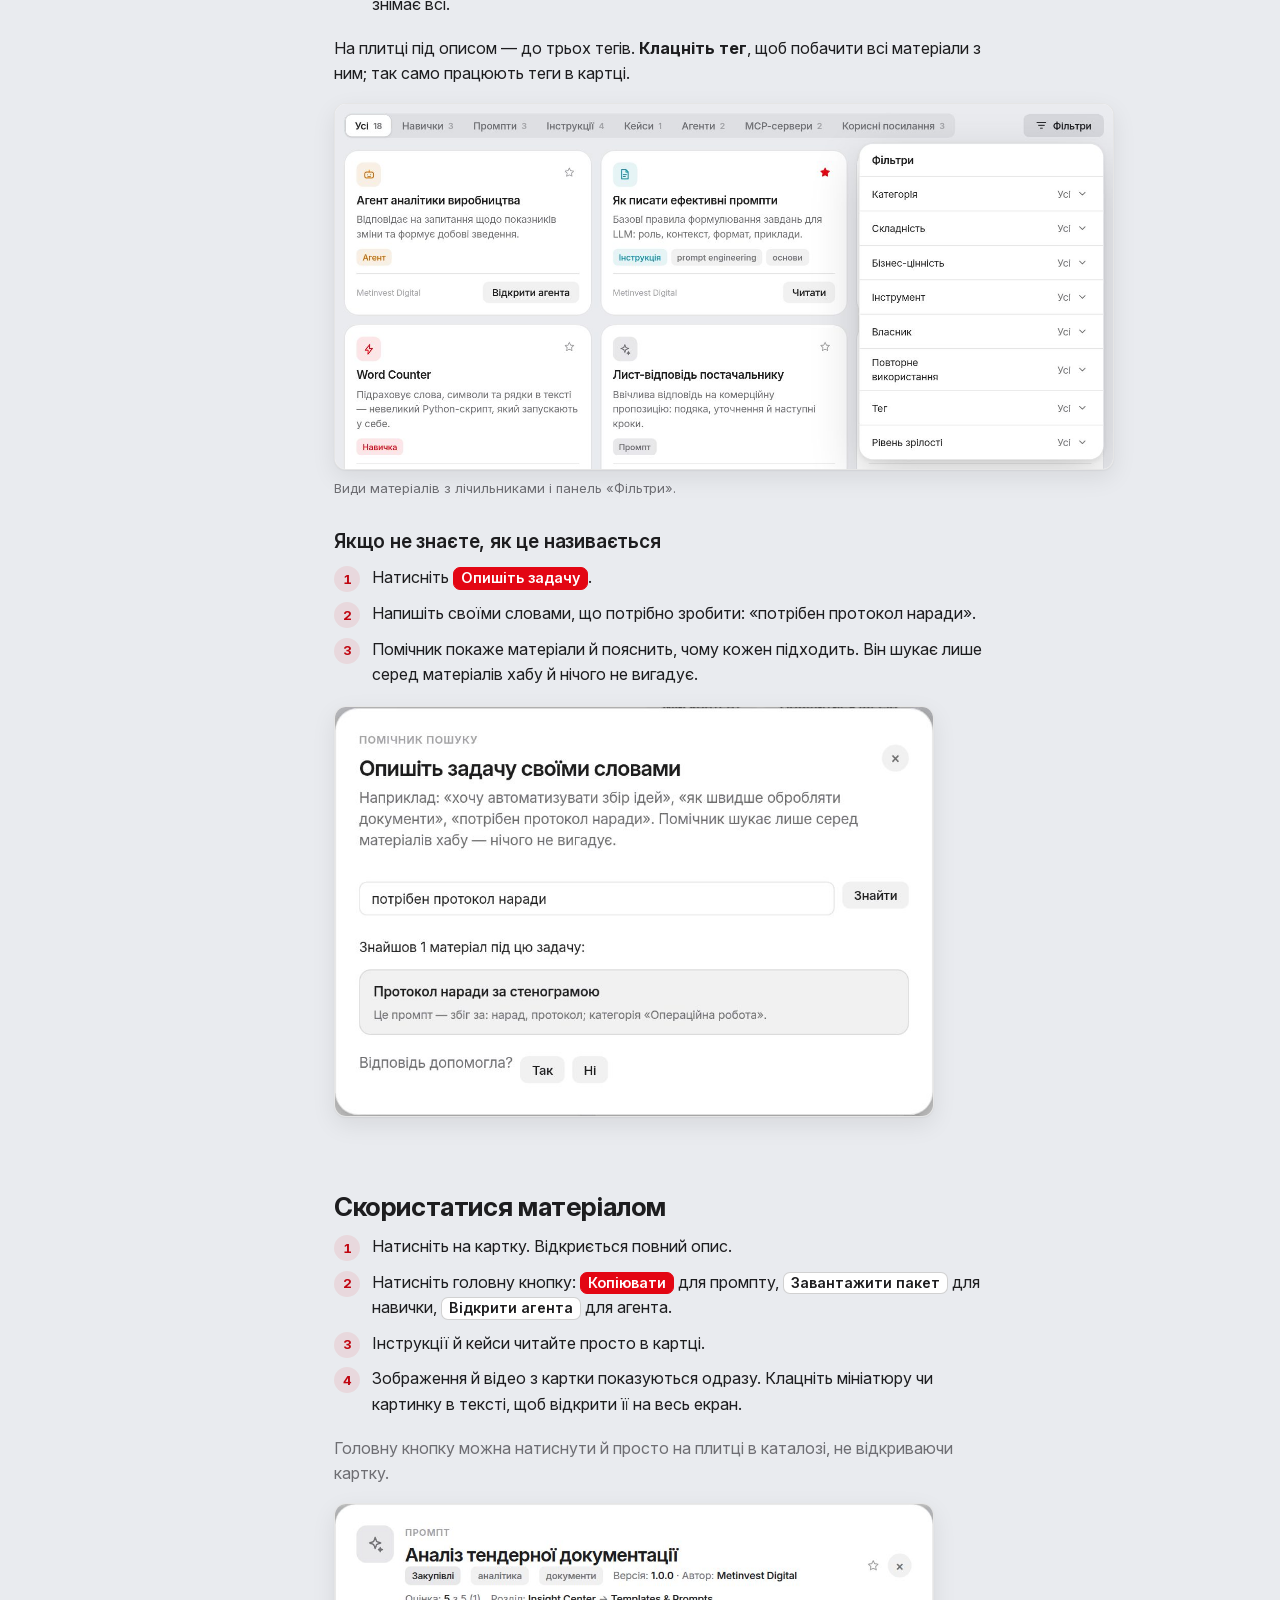
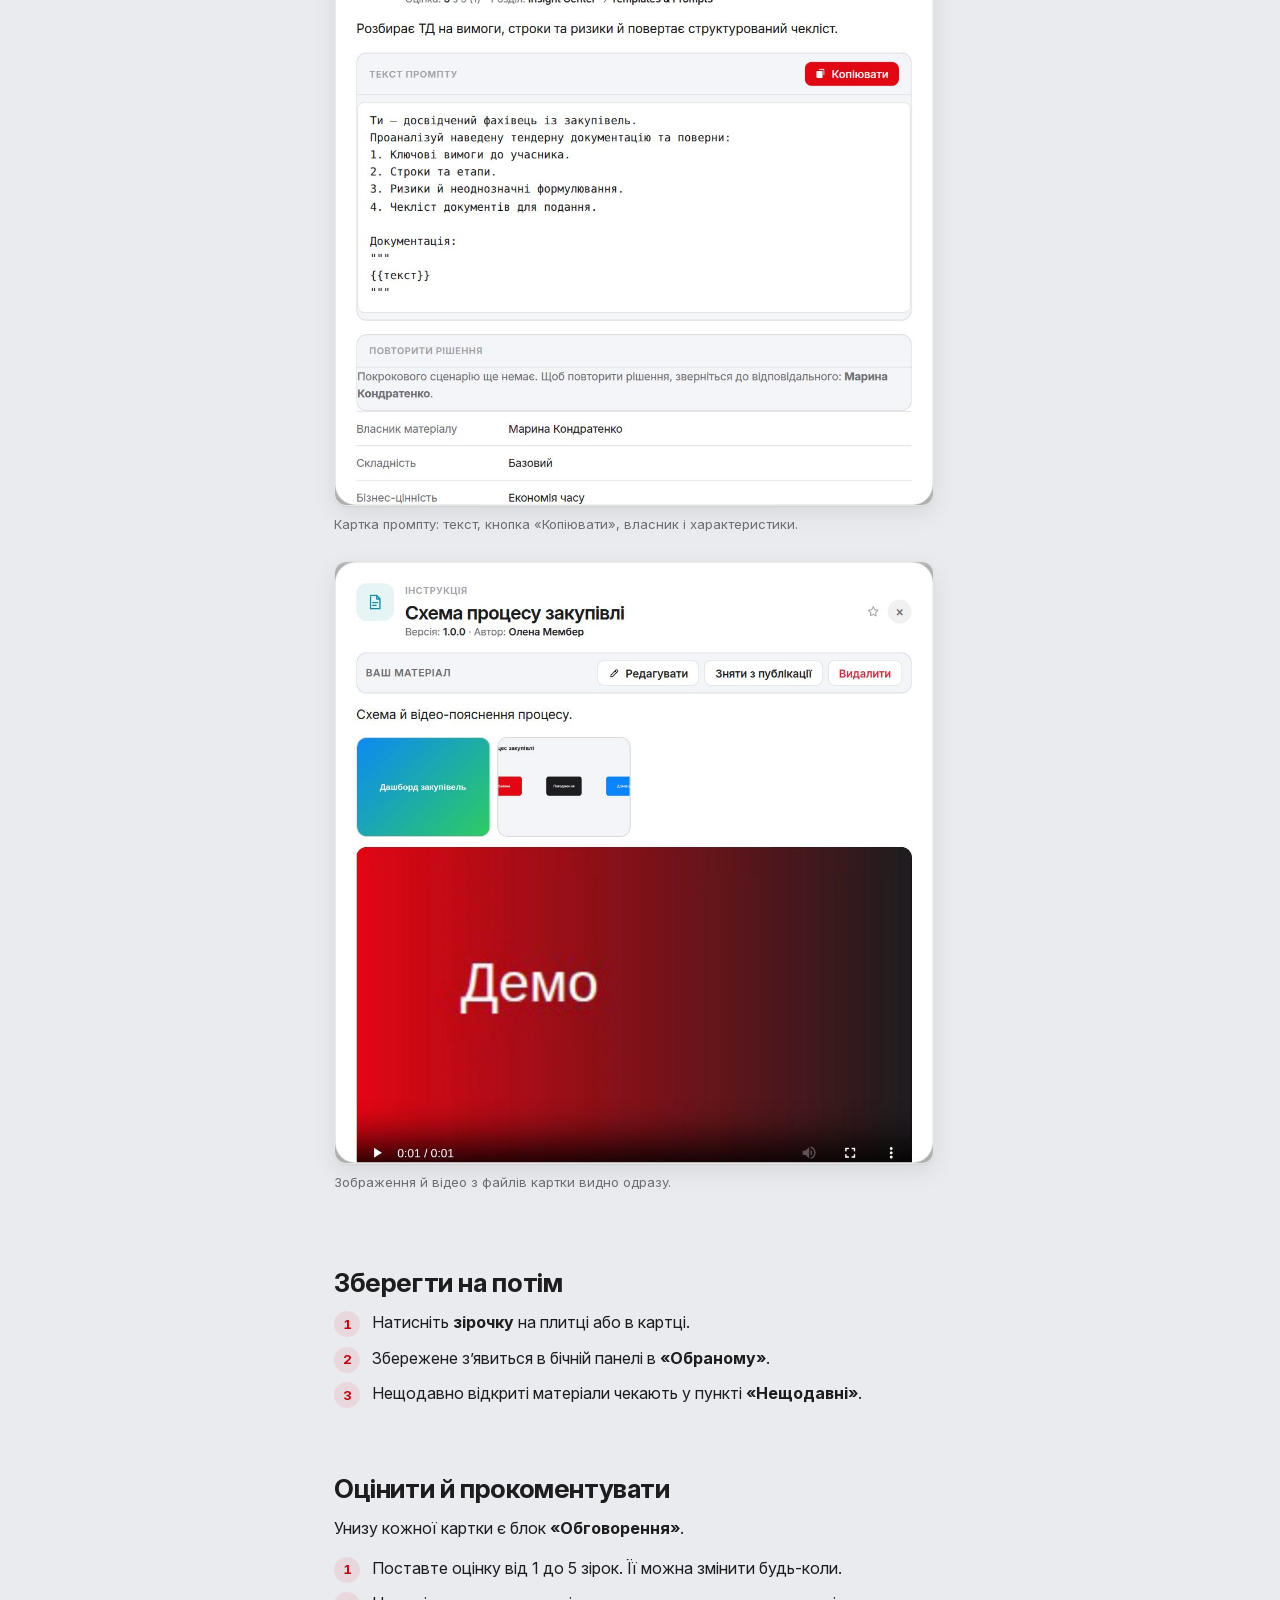
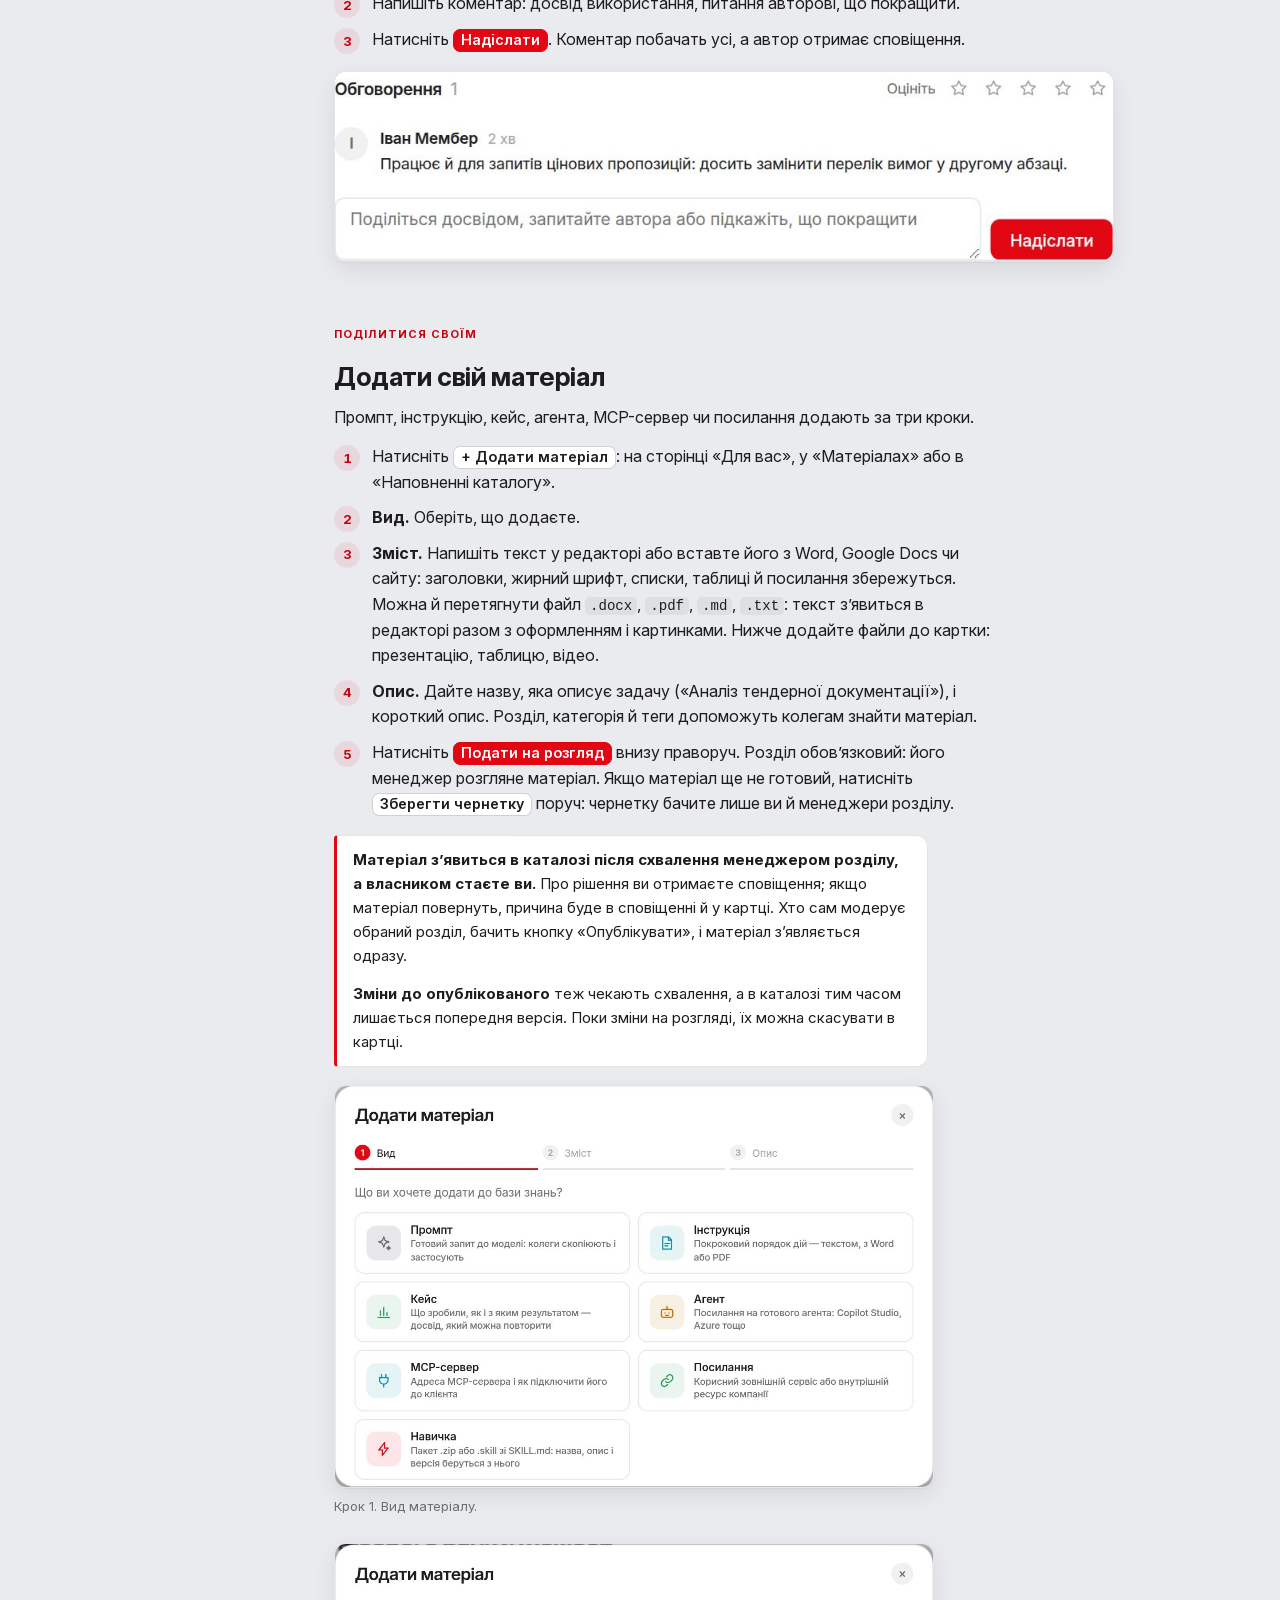
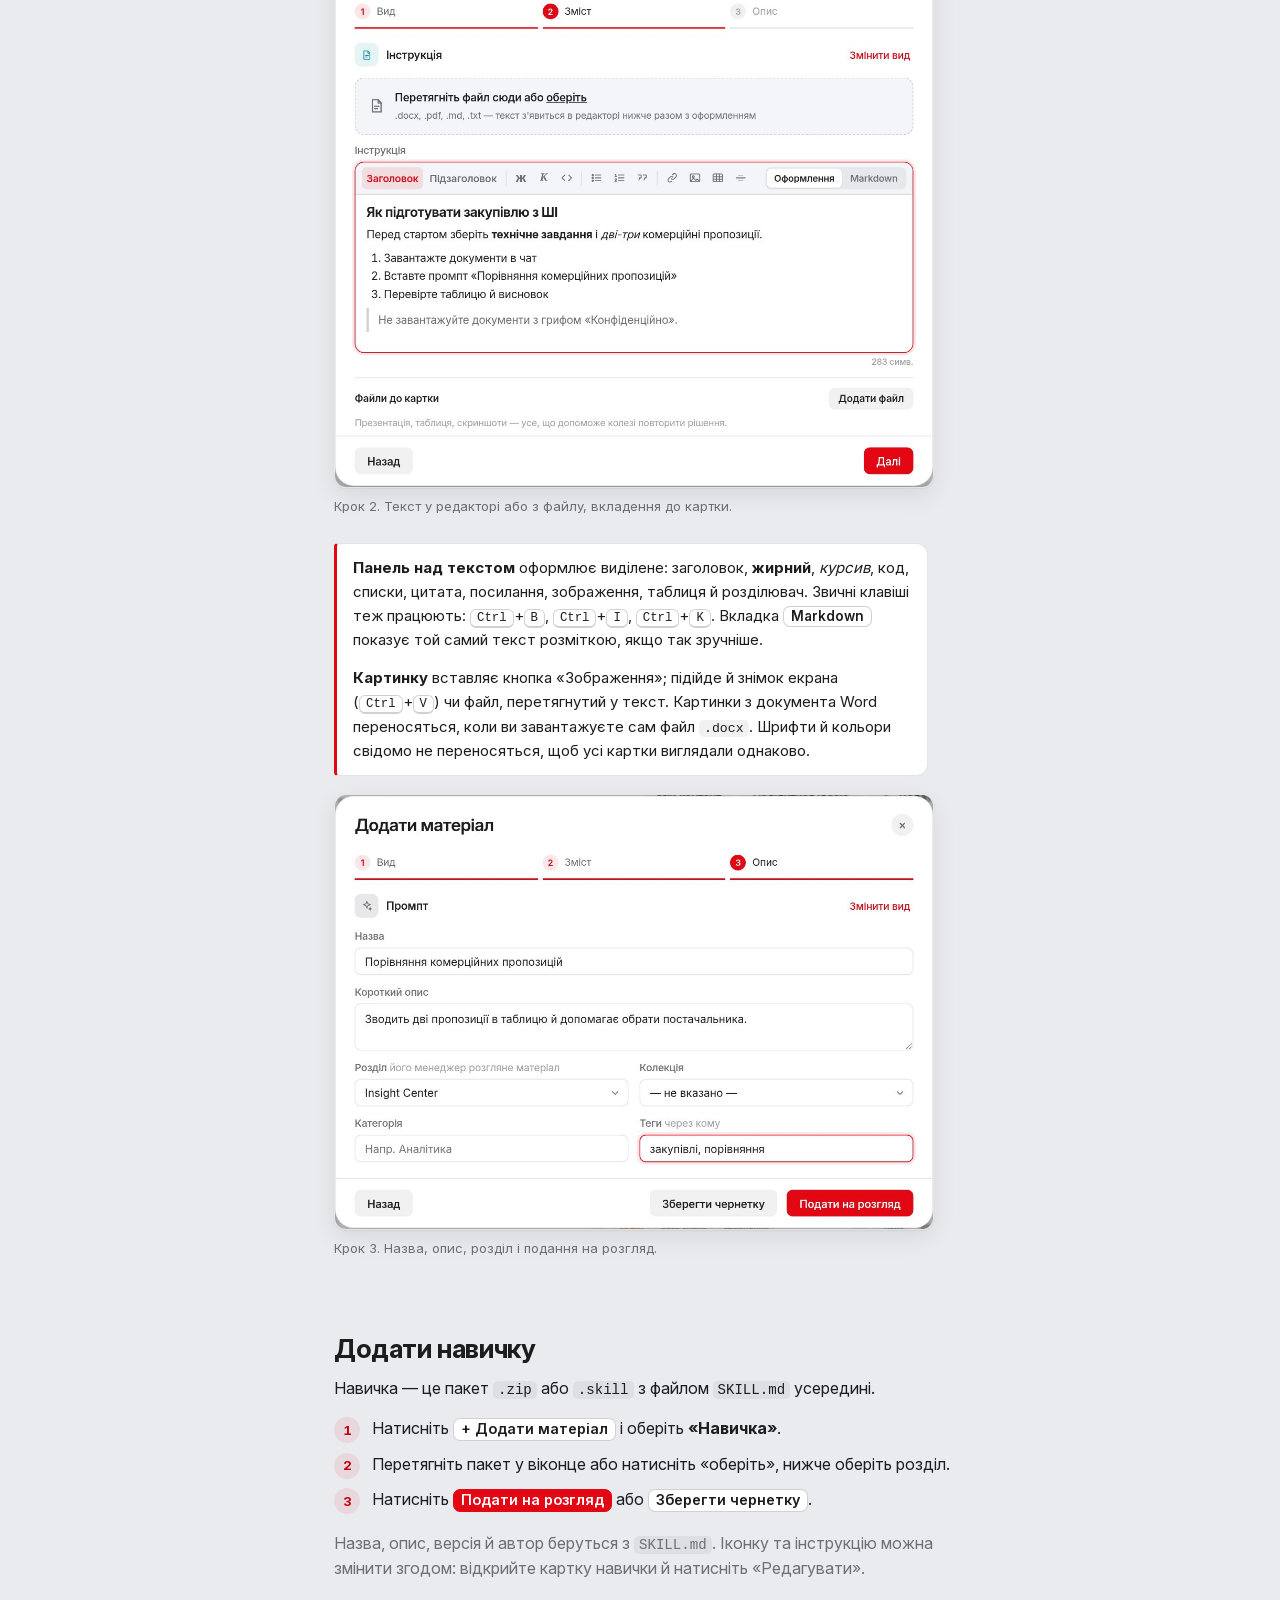
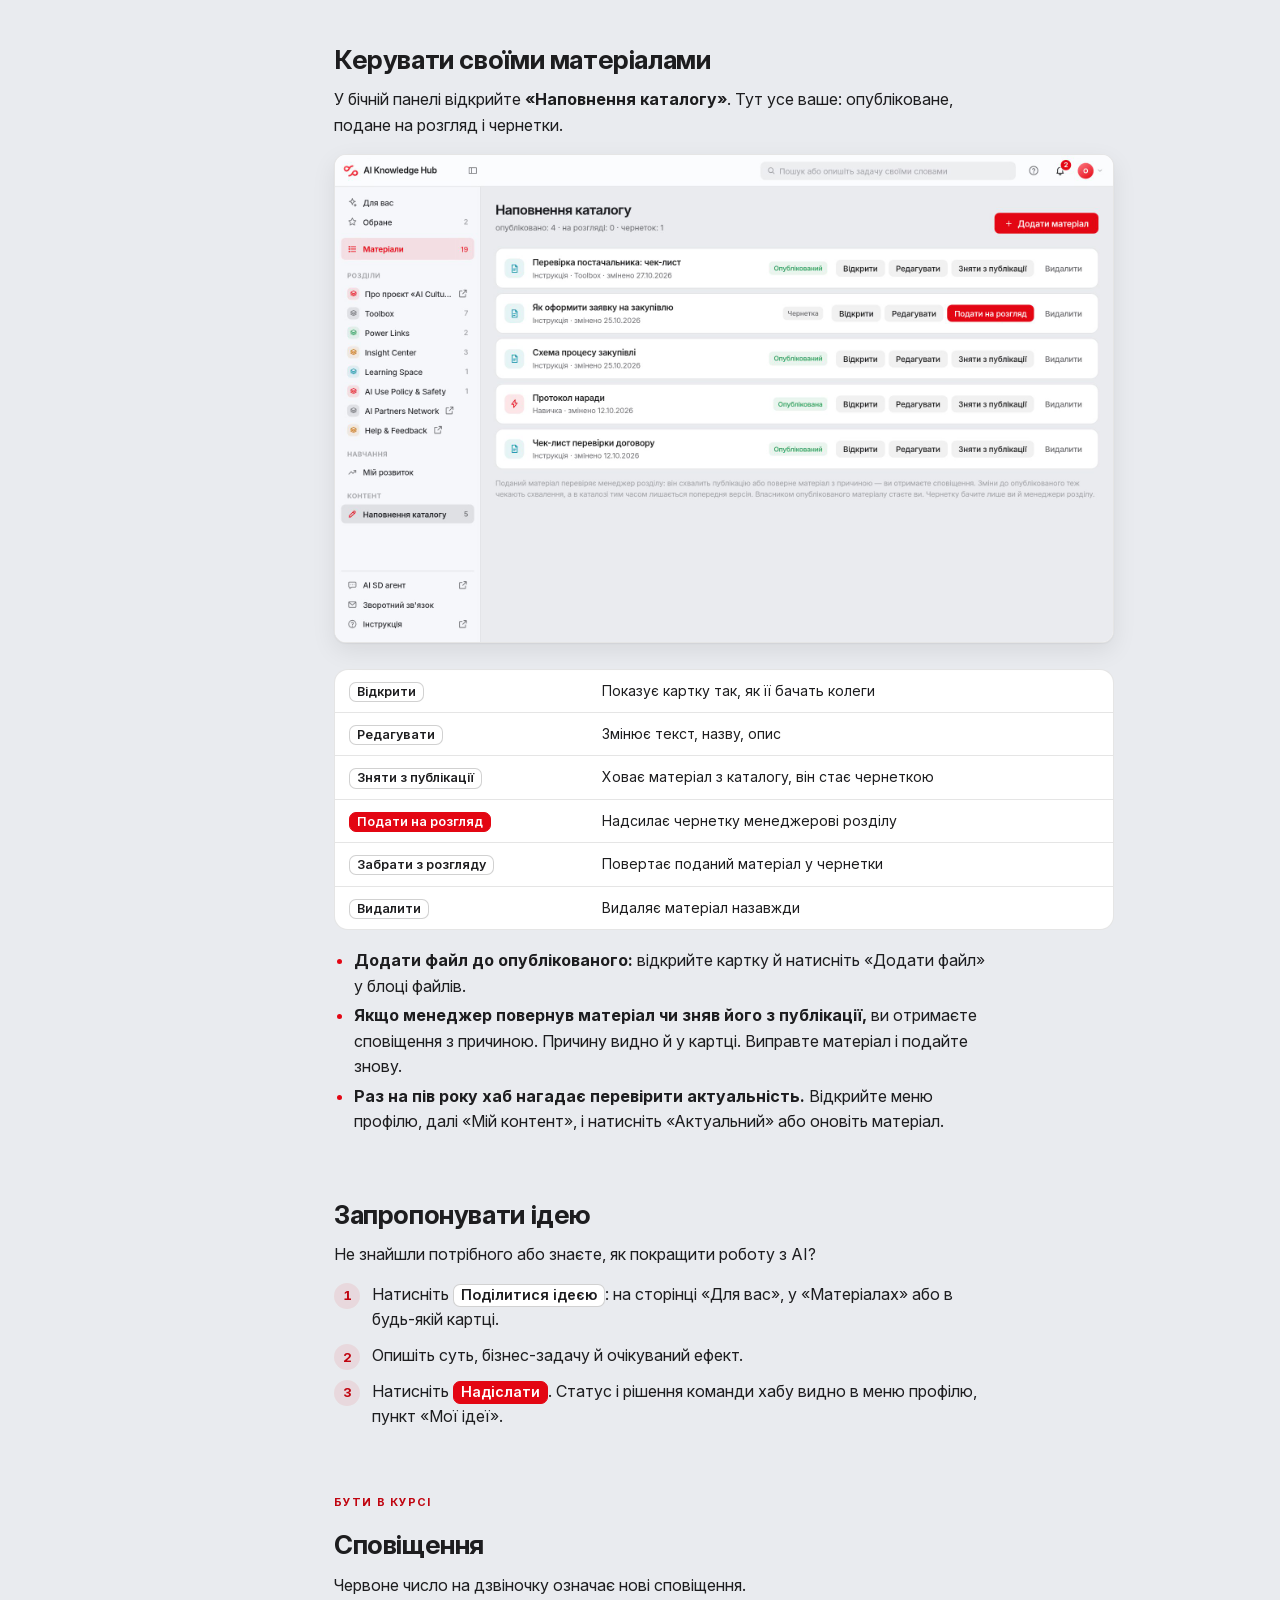
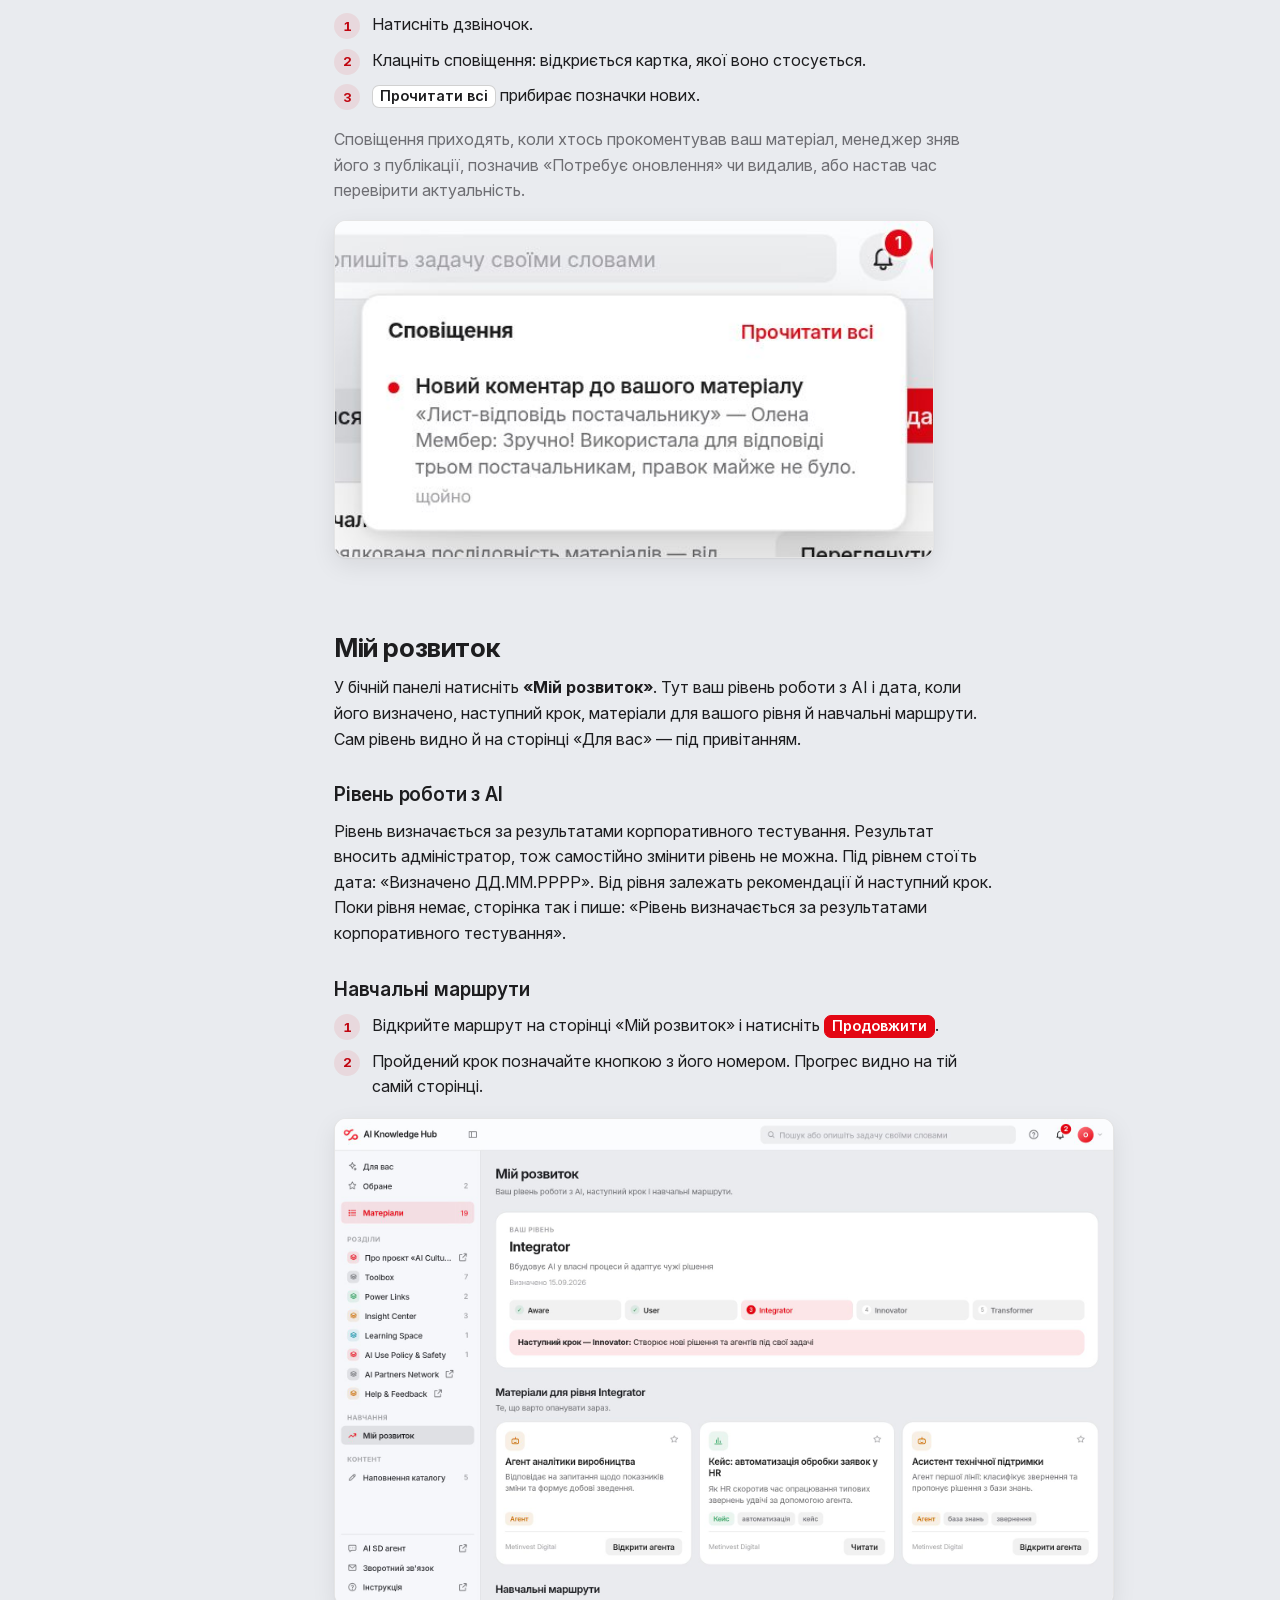
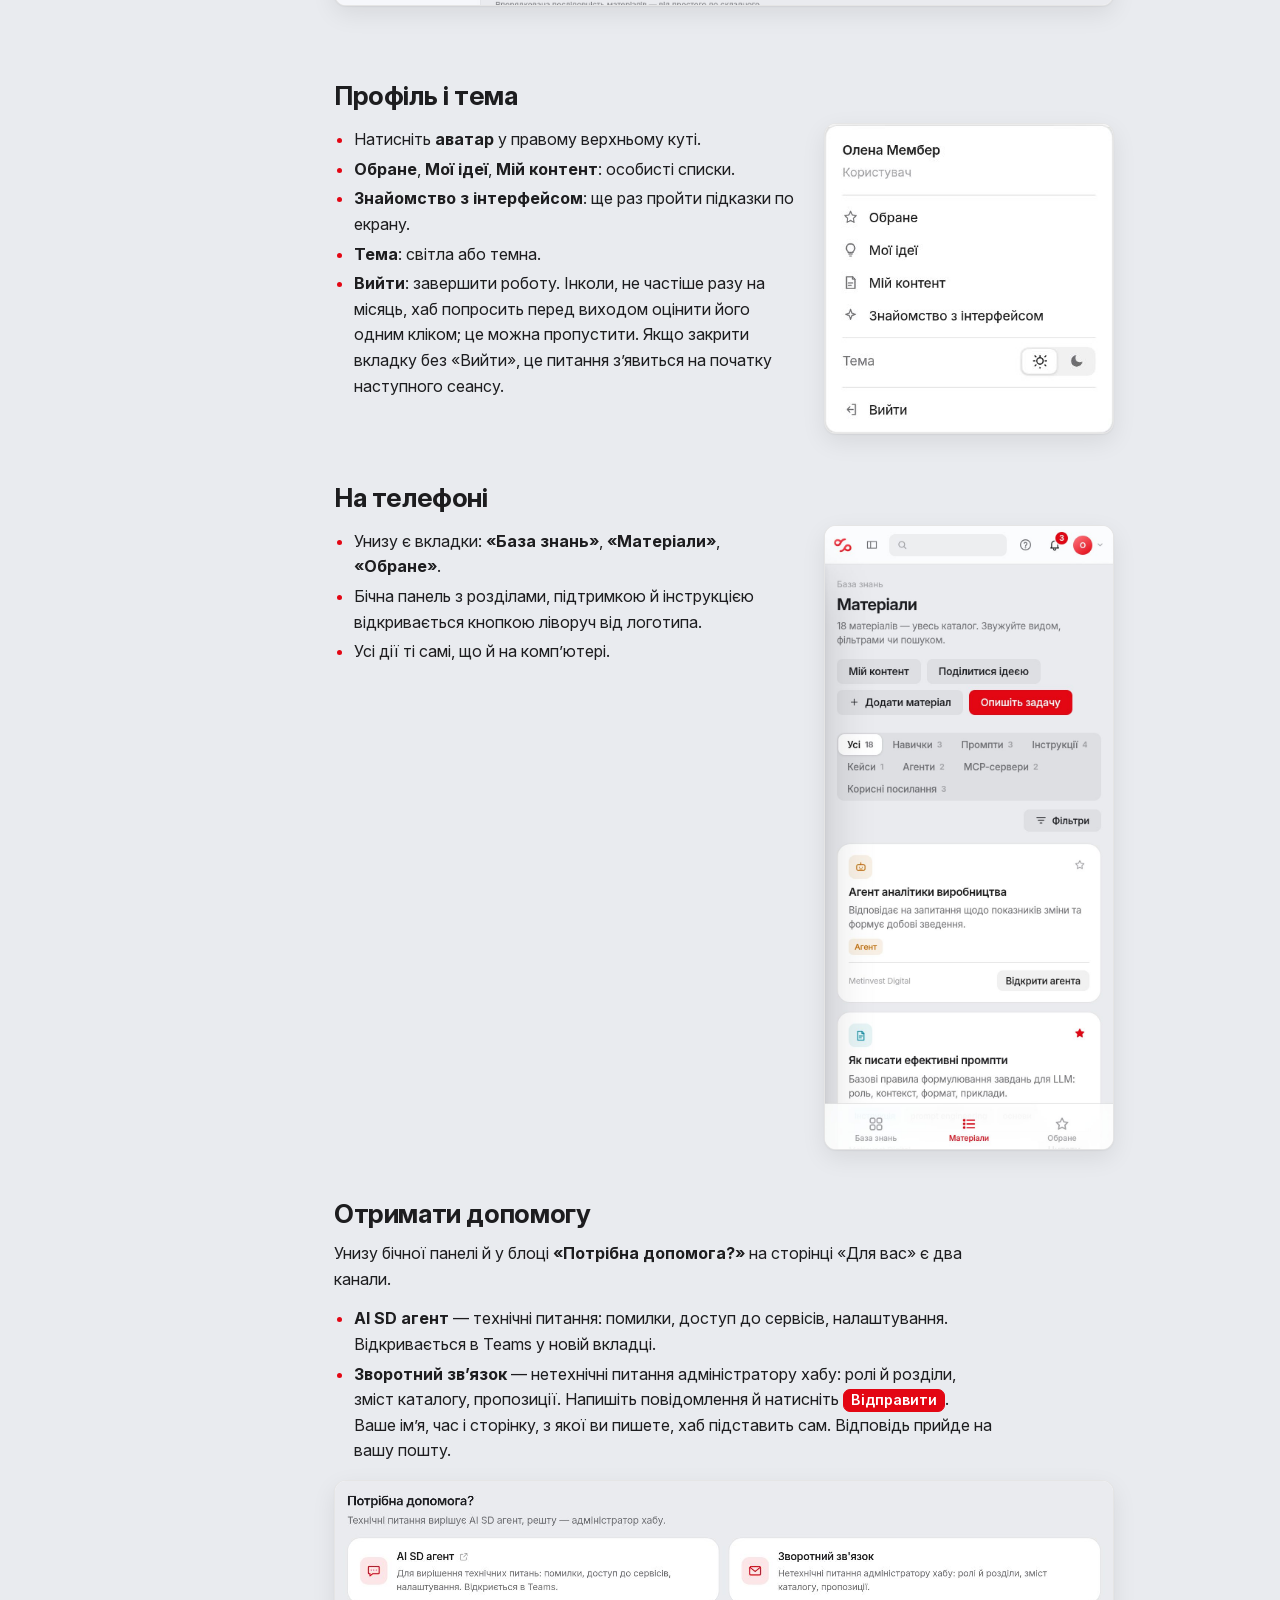
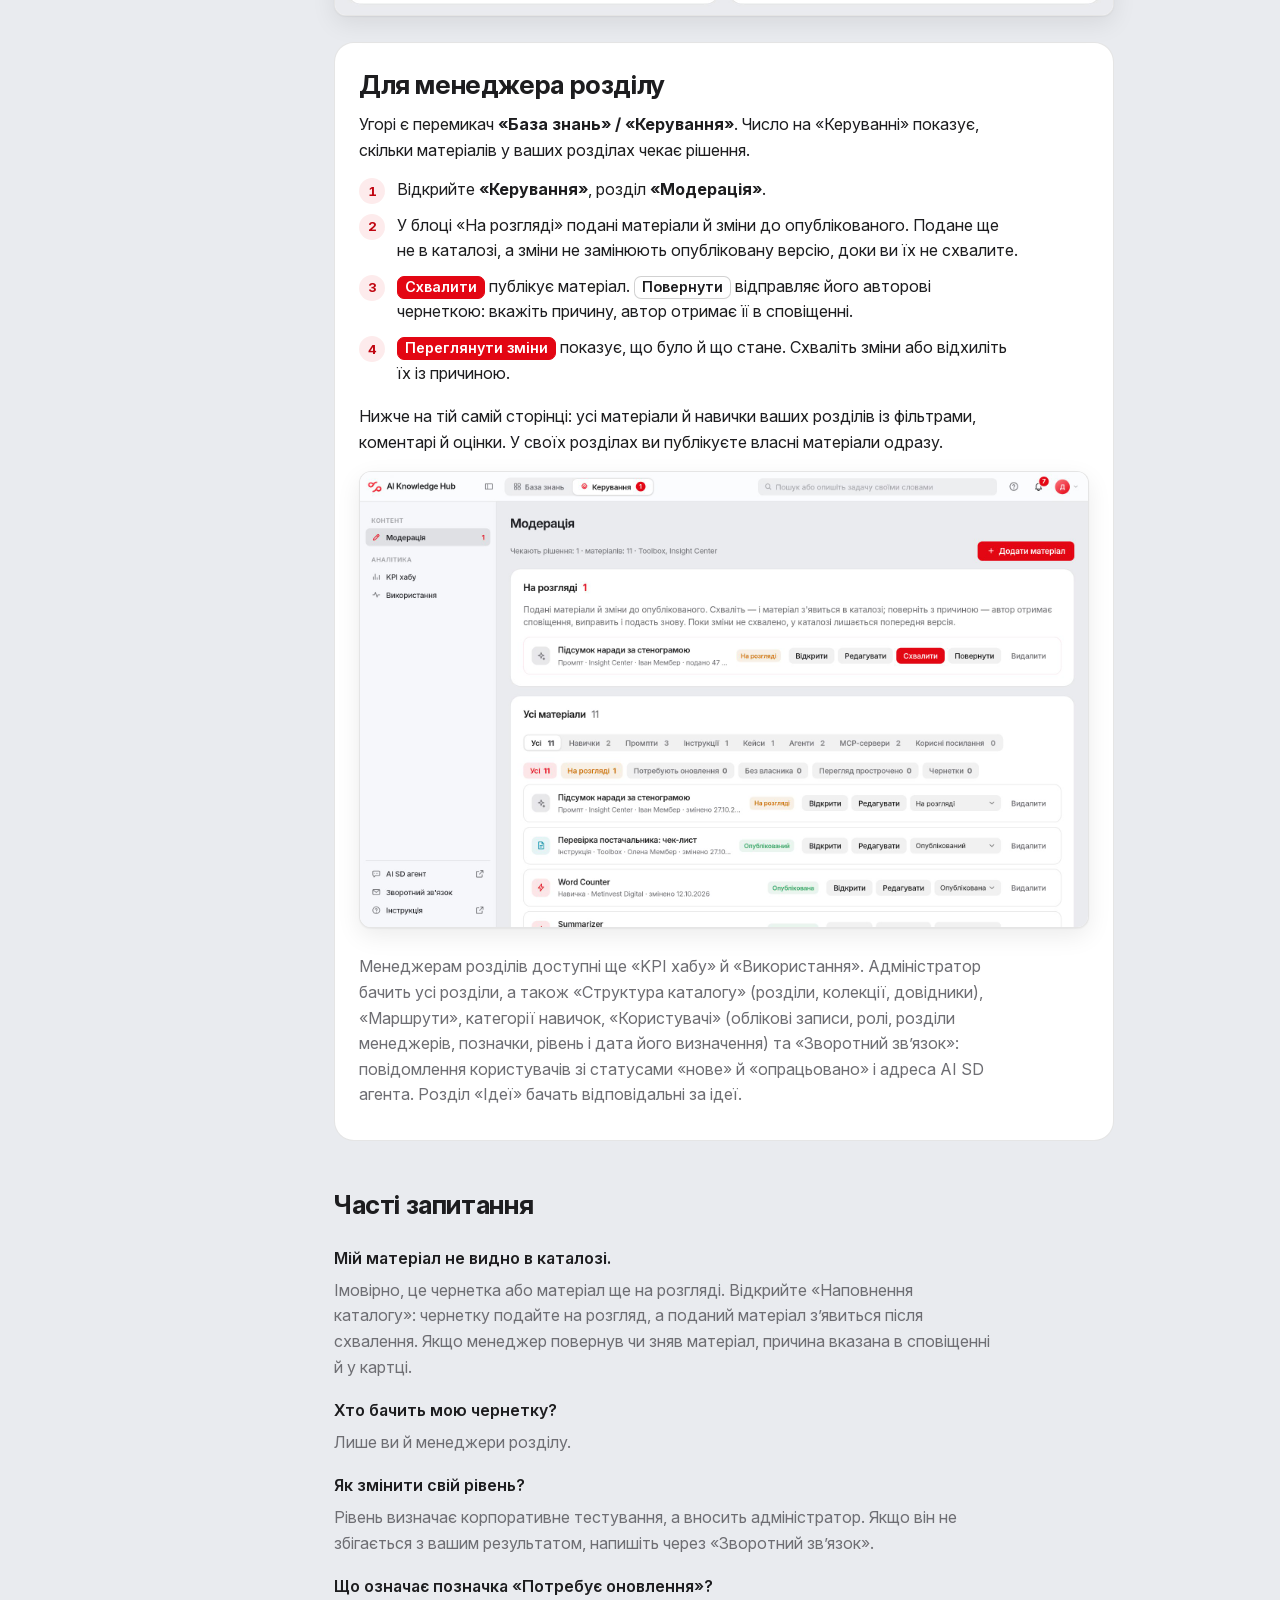
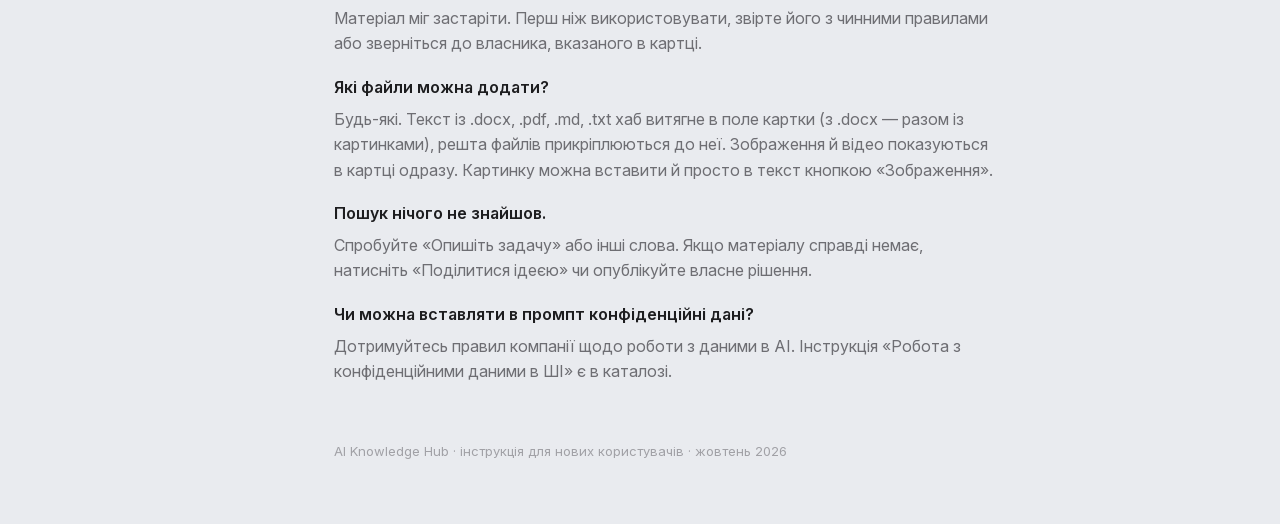
==== commit fc7cefa6: "Позначка «Експерт», рівень від адміністратора, AI SD агент і зворотний зв'язок Хвиля 3 (профіль, рів" ====
--- a/app/static/guide/index.html
+++ b/app/static/guide/index.html
@@ -282,6 +282,7 @@
       <a href="#learn">Мій розвиток</a>
       <a href="#profile">Профіль і тема</a>
       <a href="#phone">На телефоні</a>
+      <a href="#help">Отримати допомогу</a>
       <b>Інше</b>
       <a href="#manager">Для менеджера розділу</a>
       <a href="#faq">Часті запитання</a>
@@ -306,6 +307,7 @@
             <tr><td>Адміністратор</td><td>Модерує будь-який розділ, веде структуру каталогу й маршрути, керує користувачами, ролями й розділами менеджерів.</td></tr>
           </tbody>
         </table></div>
+        <p class="muted">Ролі призначає адміністратор. Він же ставить у профілі позначки «Експерт» і «Відповідальний за ідеї». Матеріали, які людина опублікувала з позначкою «Експерт», мають напис «Експерт» перед ім’ям автора на плитці й у картці.</p>
       </section>
 
       <!-- ============ Знайти й використати ============ -->
@@ -503,11 +505,7 @@
         <h2>Мій розвиток</h2>
         <p>У бічній панелі натисніть <b>«Мій розвиток»</b>. Тут ваш рівень роботи з AI і дата, коли його визначено, наступний крок, матеріали для вашого рівня й навчальні маршрути. Сам рівень видно й на сторінці «Для вас» — під привітанням.</p>
         <h3>Рівень роботи з AI</h3>
-        <ol class="steps">
-          <li>Натисніть <span class="ui red">Визначити мій рівень</span> (або <span class="ui">Змінити рівень</span>) і оберіть свій.</li>
-          <li>Хаб почне рекомендувати матеріали саме для вас, а сторінка покаже наступний крок.</li>
-        </ol>
-        <p class="muted">Коли підключать тест рівня, тут з’явиться кнопка «Пройти тест»: він відкриється в новій вкладці.</p>
+        <p>Рівень визначається за результатами корпоративного тестування. Результат вносить адміністратор, тож самостійно змінити рівень не можна. Під рівнем стоїть дата: «Визначено ДД.ММ.РРРР». Від рівня залежать рекомендації й наступний крок. Поки рівня немає, сторінка так і пише: «Рівень визначається за результатами корпоративного тестування».</p>
         <h3>Навчальні маршрути</h3>
         <ol class="steps">
           <li>Відкрийте маршрут на сторінці «Мій розвиток» і натисніть <span class="ui red">Продовжити</span>.</li>
@@ -515,7 +513,7 @@
         </ol>
         <figure class="shot">
           <button class="zoom" type="button" data-full="img/14-development.jpg" aria-label="Збільшити знімок сторінки «Мій розвиток»">
-            <img src="img/14-development.jpg" width="1920" height="1200" loading="lazy" alt="Сторінка «Мій розвиток»: рівень User, драбина рівнів, наступний крок і матеріали для рівня">
+            <img src="img/14-development.jpg" width="1920" height="1200" loading="lazy" alt="Сторінка «Мій розвиток»: рівень Integrator із датою визначення, драбина рівнів, наступний крок і матеріали для рівня">
           </button>
         </figure>
       </section>
@@ -543,7 +541,7 @@
         <div class="split">
           <ul class="dots">
             <li>Унизу є вкладки: <b>«База знань»</b>, <b>«Матеріали»</b>, <b>«Обране»</b>.</li>
-            <li>Бічна панель з розділами відкривається кнопкою ліворуч від логотипа.</li>
+            <li>Бічна панель з розділами, підтримкою й інструкцією відкривається кнопкою ліворуч від логотипа.</li>
             <li>Усі дії ті самі, що й на комп’ютері.</li>
           </ul>
           <figure class="shot phone">
@@ -554,6 +552,20 @@
         </div>
       </section>
 
+      <section id="help">
+        <h2>Отримати допомогу</h2>
+        <p>Унизу бічної панелі й у блоці <b>«Потрібна допомога?»</b> на сторінці «Для вас» є два канали.</p>
+        <ul class="dots">
+          <li><b>AI SD агент</b> — технічні питання: помилки, доступ до сервісів, налаштування. Відкривається в Teams у новій вкладці.</li>
+          <li><b>Зворотний зв’язок</b> — нетехнічні питання адміністратору хабу: ролі й розділи, зміст каталогу, пропозиції. Напишіть повідомлення й натисніть <span class="ui red">Відправити</span>. Ваше ім’я, час і сторінку, з якої ви пишете, хаб підставить сам. Відповідь прийде на вашу пошту.</li>
+        </ul>
+        <figure class="shot">
+          <button class="zoom" type="button" data-full="img/15-support.jpg" aria-label="Збільшити знімок блоку «Потрібна допомога?»">
+            <img src="img/15-support.jpg" width="1536" height="264" loading="lazy" alt="Блок «Потрібна допомога?» на сторінці «Для вас»: плитки «AI SD агент» і «Зворотний зв’язок»">
+          </button>
+        </figure>
+      </section>
+
       <!-- ============ Інше ============ -->
       <div class="staff" id="manager">
         <h2>Для менеджера розділу</h2>
@@ -570,7 +582,7 @@
             <img src="img/13-manager.jpg" width="1920" height="1200" loading="lazy" alt="«Керування», «Модерація»: черга «На розгляді» і список усіх матеріалів розділів менеджера">
           </button>
         </figure>
-        <p class="muted">Менеджерам розділів доступні ще «KPI хабу» й «Використання». Адміністратор бачить усі розділи, а також «Структура каталогу» (розділи, колекції, довідники), «Маршрути» (там же посилання на тест рівня), категорії навичок і «Користувачі»: облікові записи, ролі, розділи менеджерів і позначки. Розділ «Ідеї» бачать відповідальні за ідеї.</p>
+        <p class="muted">Менеджерам розділів доступні ще «KPI хабу» й «Використання». Адміністратор бачить усі розділи, а також «Структура каталогу» (розділи, колекції, довідники), «Маршрути», категорії навичок, «Користувачі» (облікові записи, ролі, розділи менеджерів, позначки, рівень і дата його визначення) та «Зворотний зв’язок»: повідомлення користувачів зі статусами «нове» й «опрацьовано» і адреса AI SD агента. Розділ «Ідеї» бачать відповідальні за ідеї.</p>
       </div>
 
       <section id="faq">
@@ -580,6 +592,8 @@
           <dd>Імовірно, це чернетка або матеріал ще на розгляді. Відкрийте «Наповнення каталогу»: чернетку подайте на розгляд, а поданий матеріал з’явиться після схвалення. Якщо менеджер повернув чи зняв матеріал, причина вказана в сповіщенні й у картці.</dd>
           <dt>Хто бачить мою чернетку?</dt>
           <dd>Лише ви й менеджери розділу.</dd>
+          <dt>Як змінити свій рівень?</dt>
+          <dd>Рівень визначає корпоративне тестування, а вносить адміністратор. Якщо він не збігається з вашим результатом, напишіть через «Зворотний зв’язок».</dd>
           <dt>Що означає позначка «Потребує оновлення»?</dt>
           <dd>Матеріал міг застаріти. Перш ніж використовувати, звірте його з чинними правилами або зверніться до власника, вказаного в картці.</dd>
           <dt>Які файли можна додати?</dt>
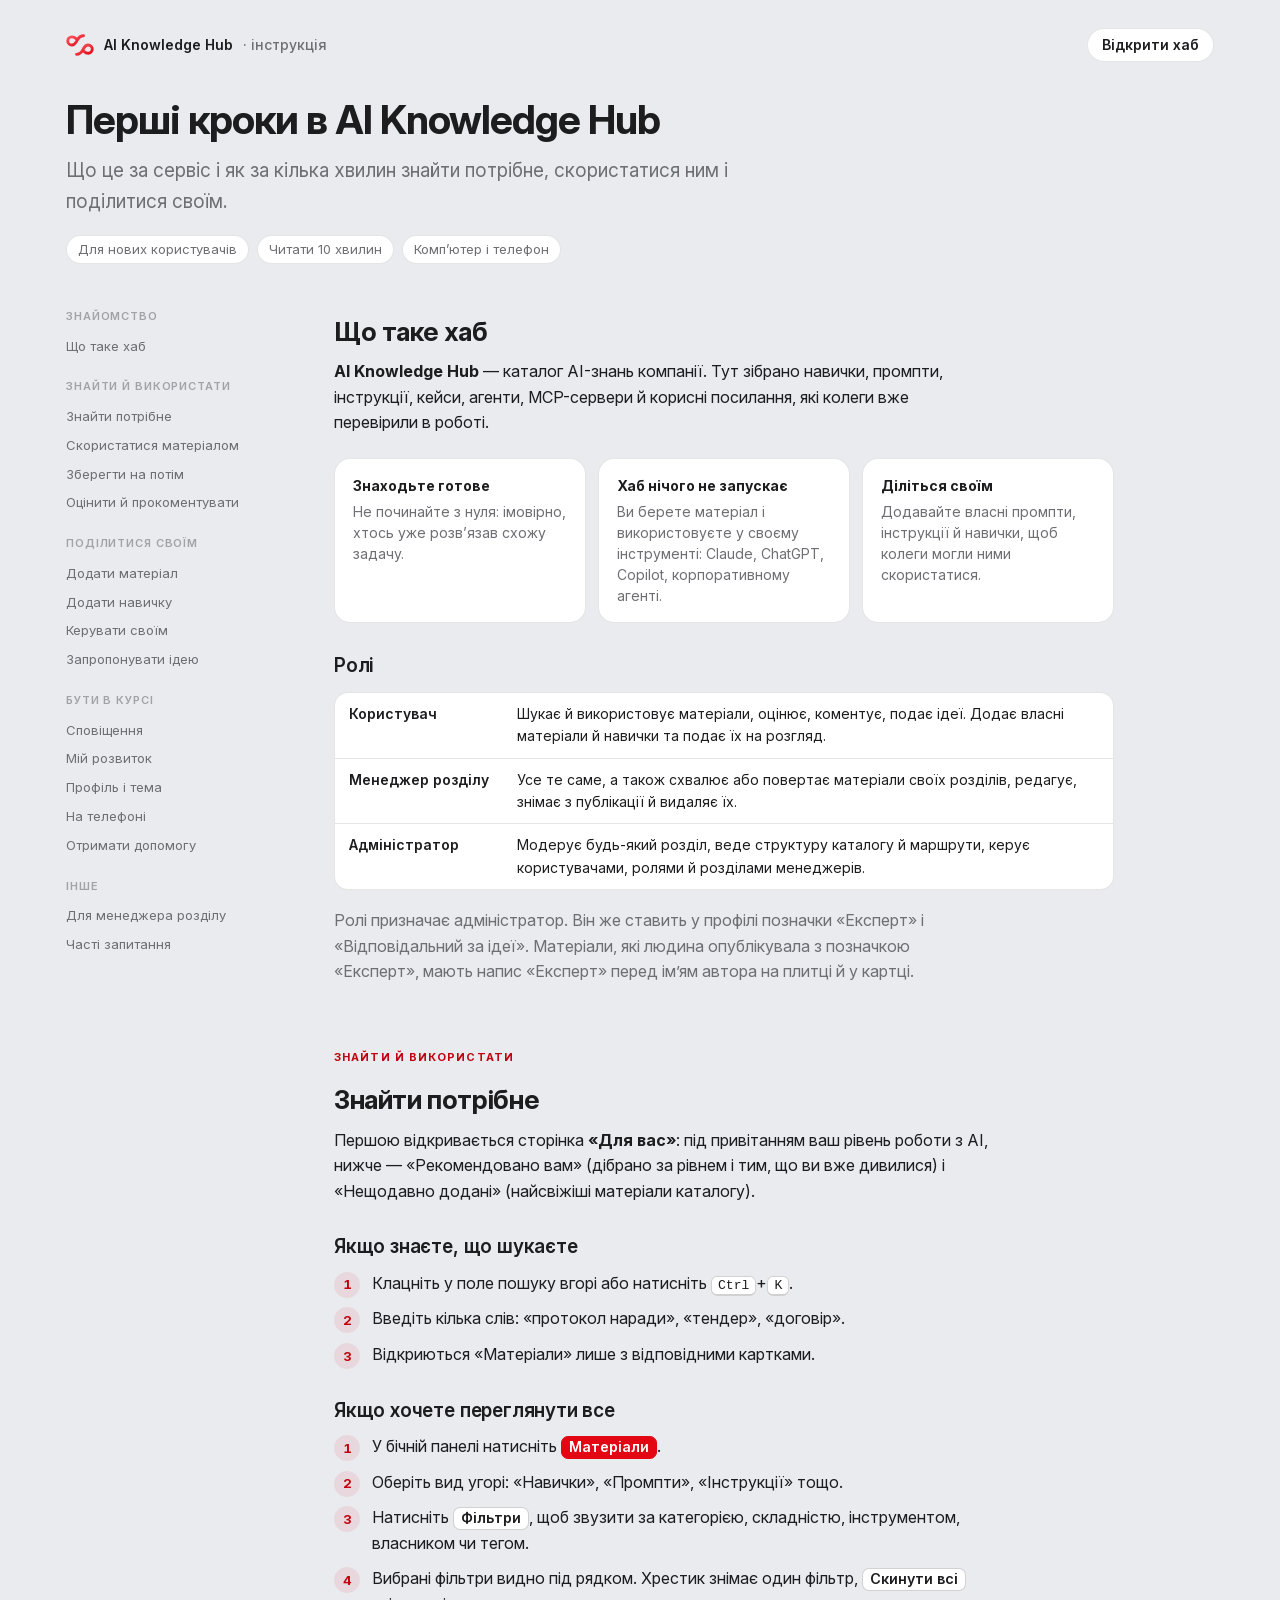
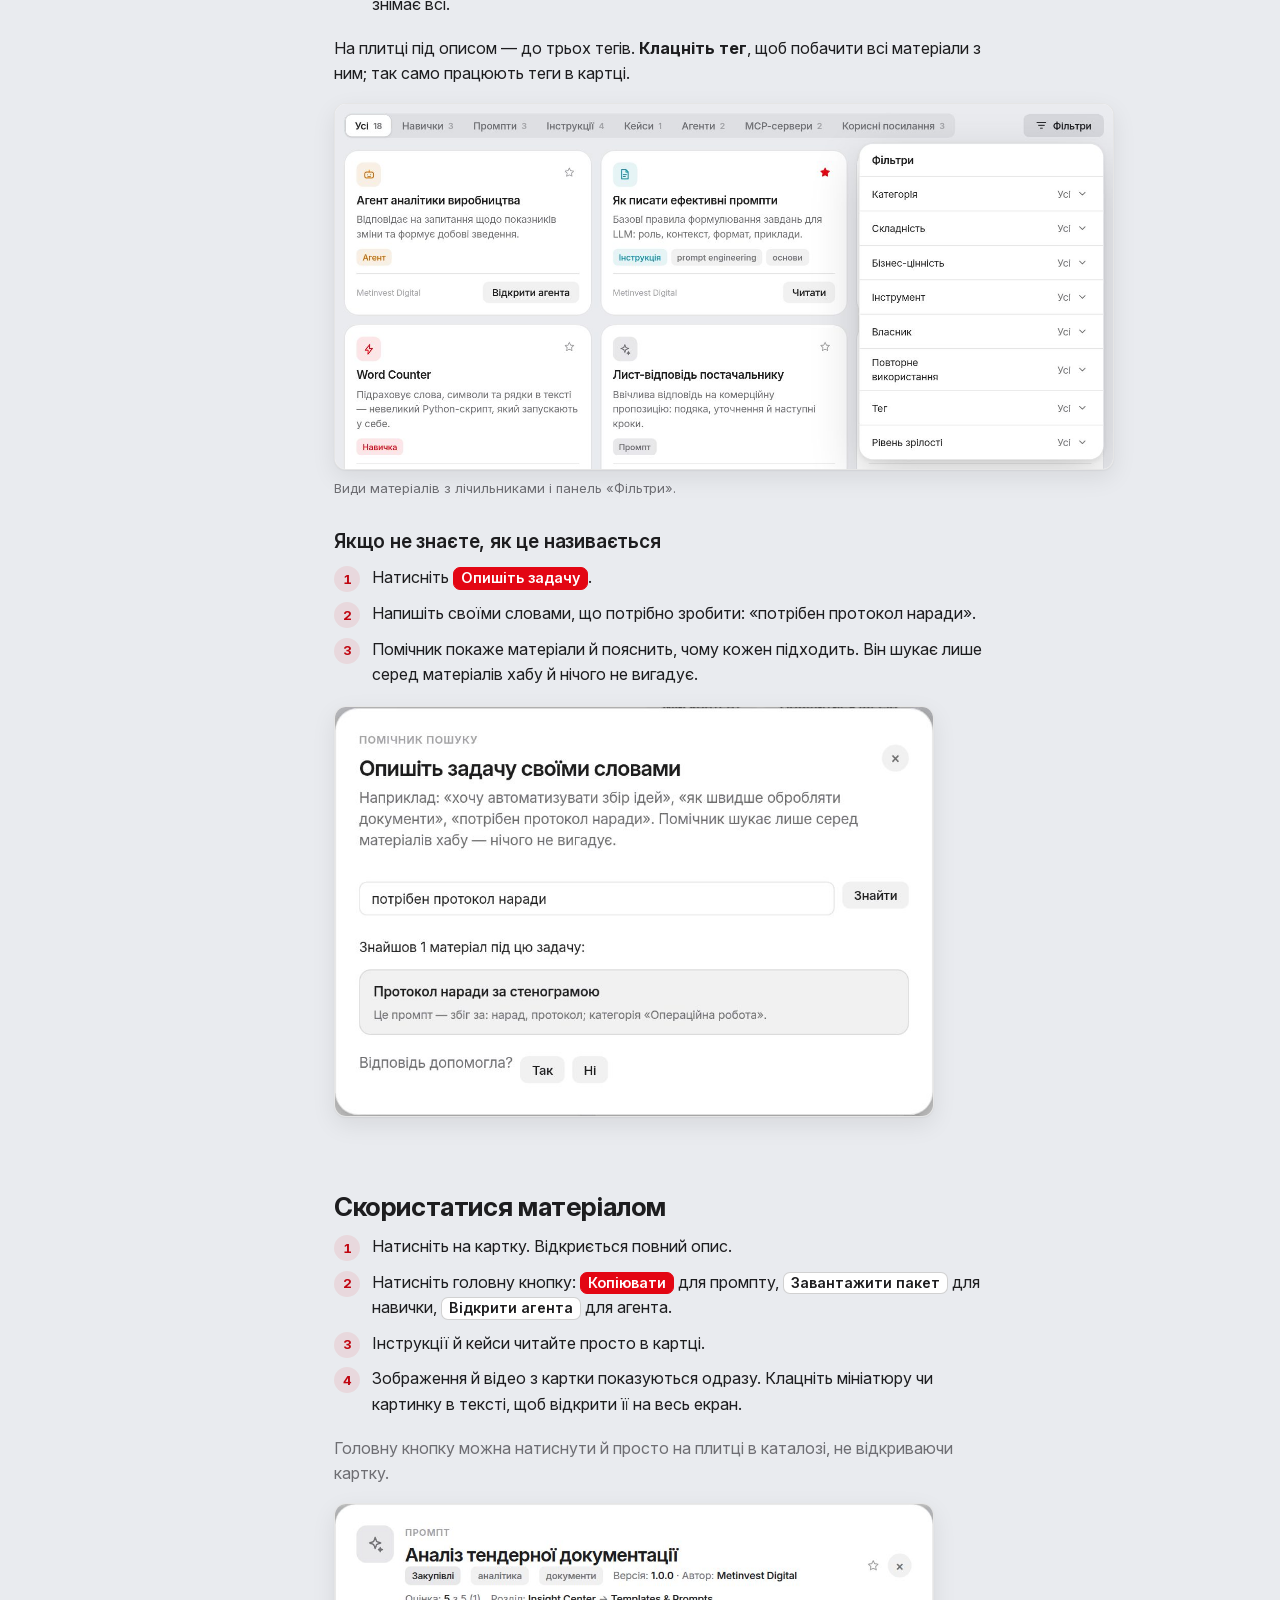
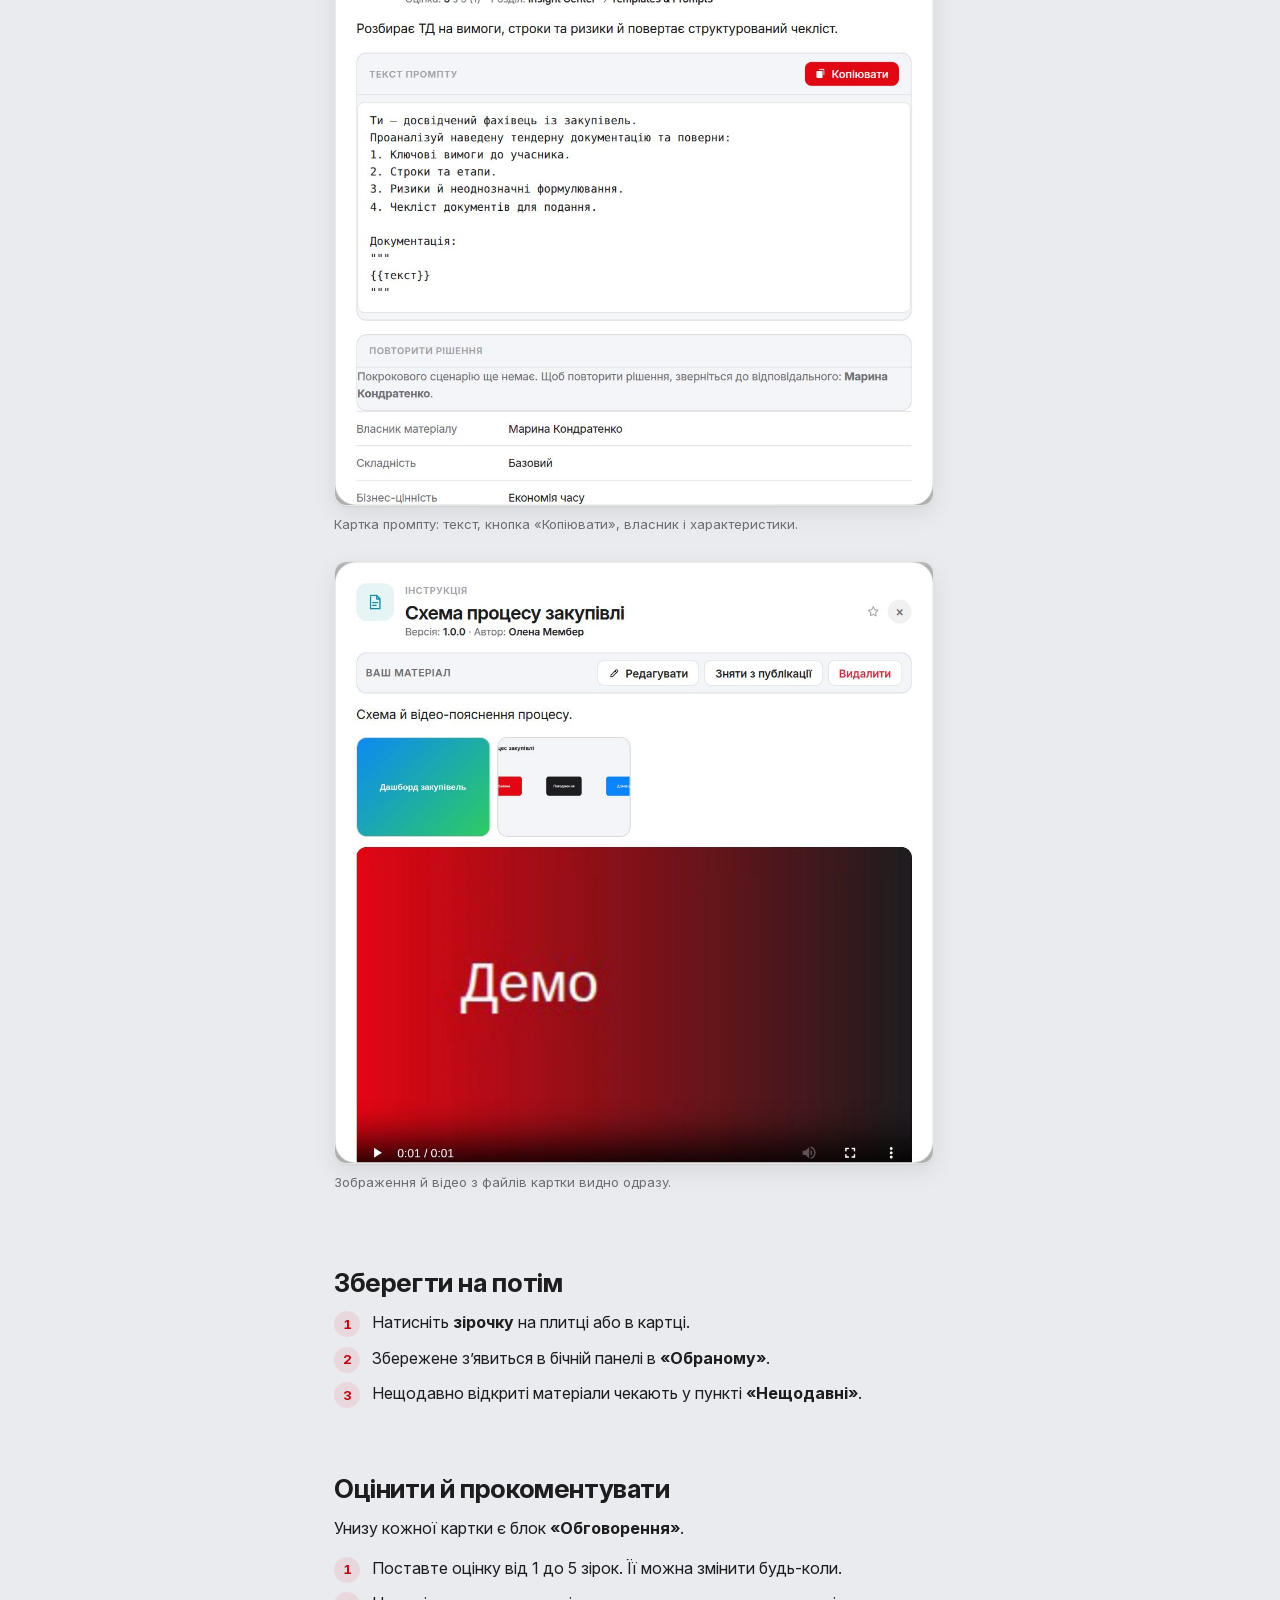
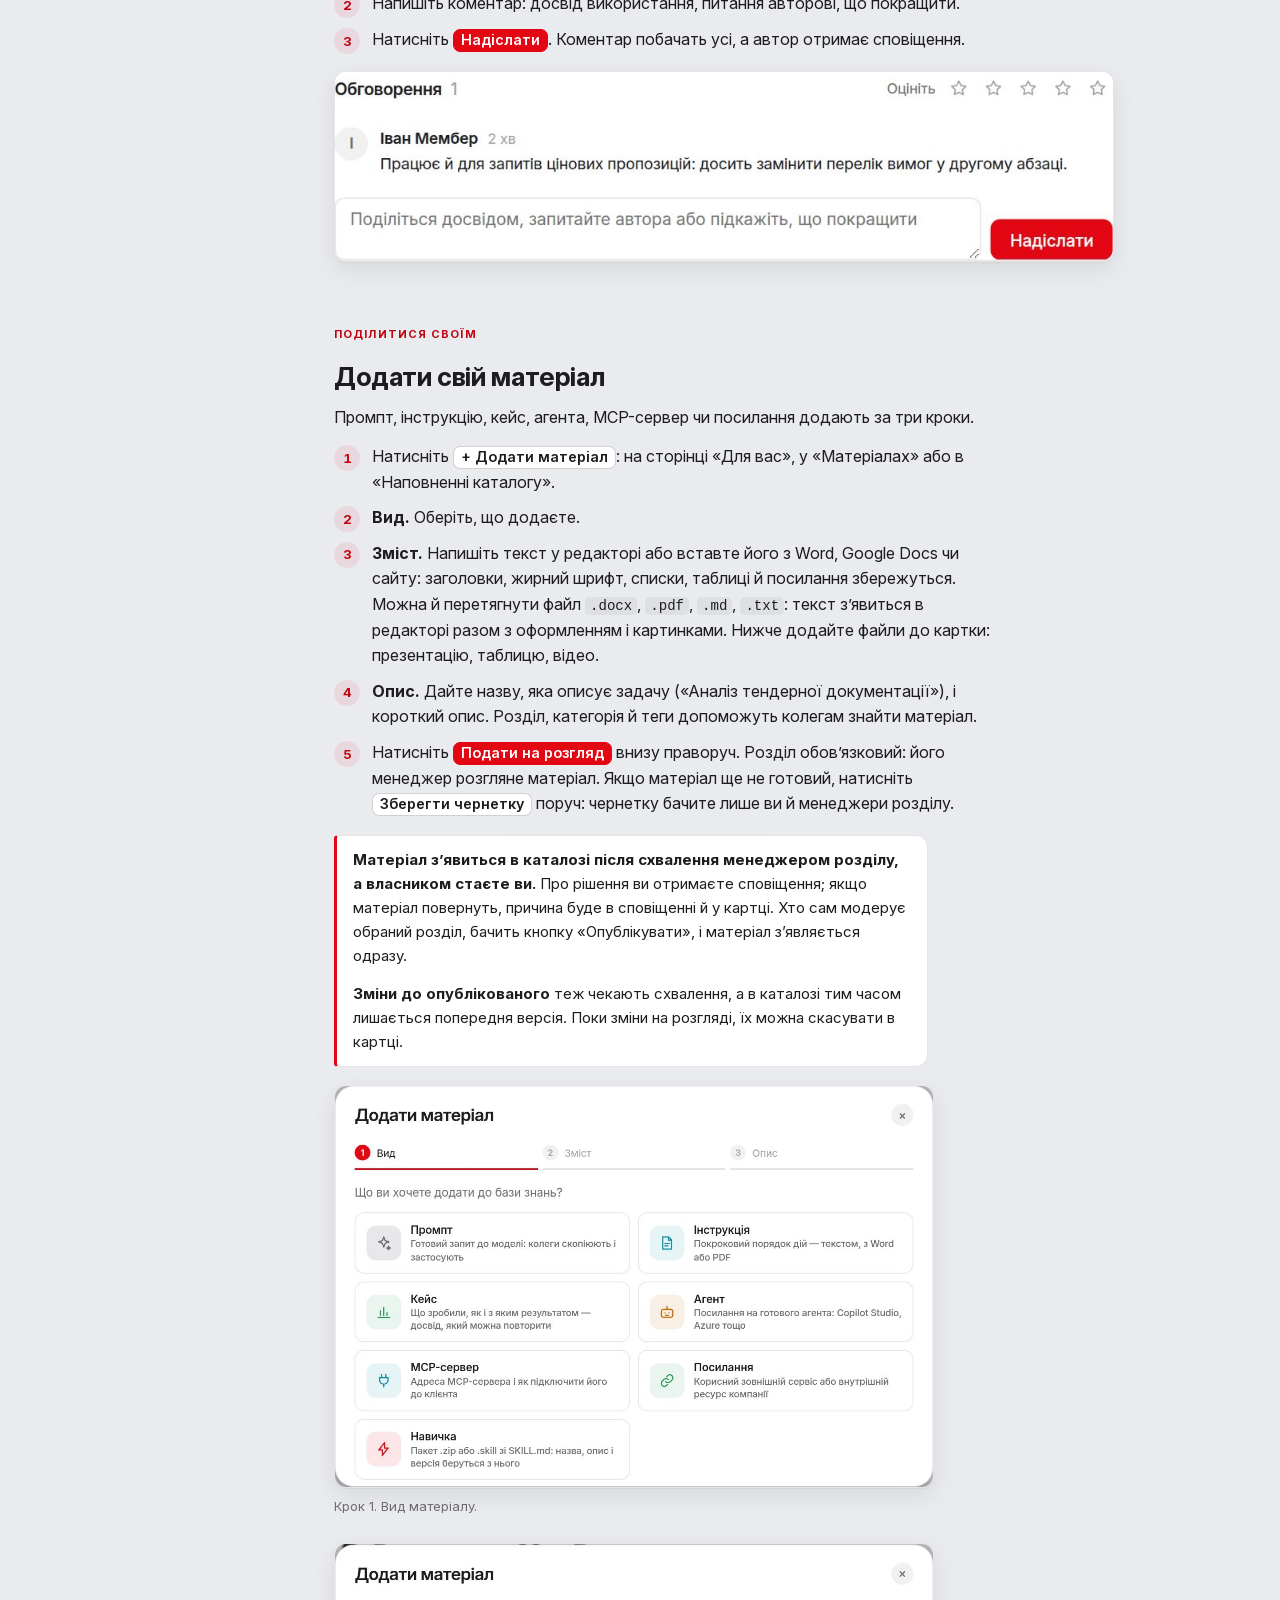
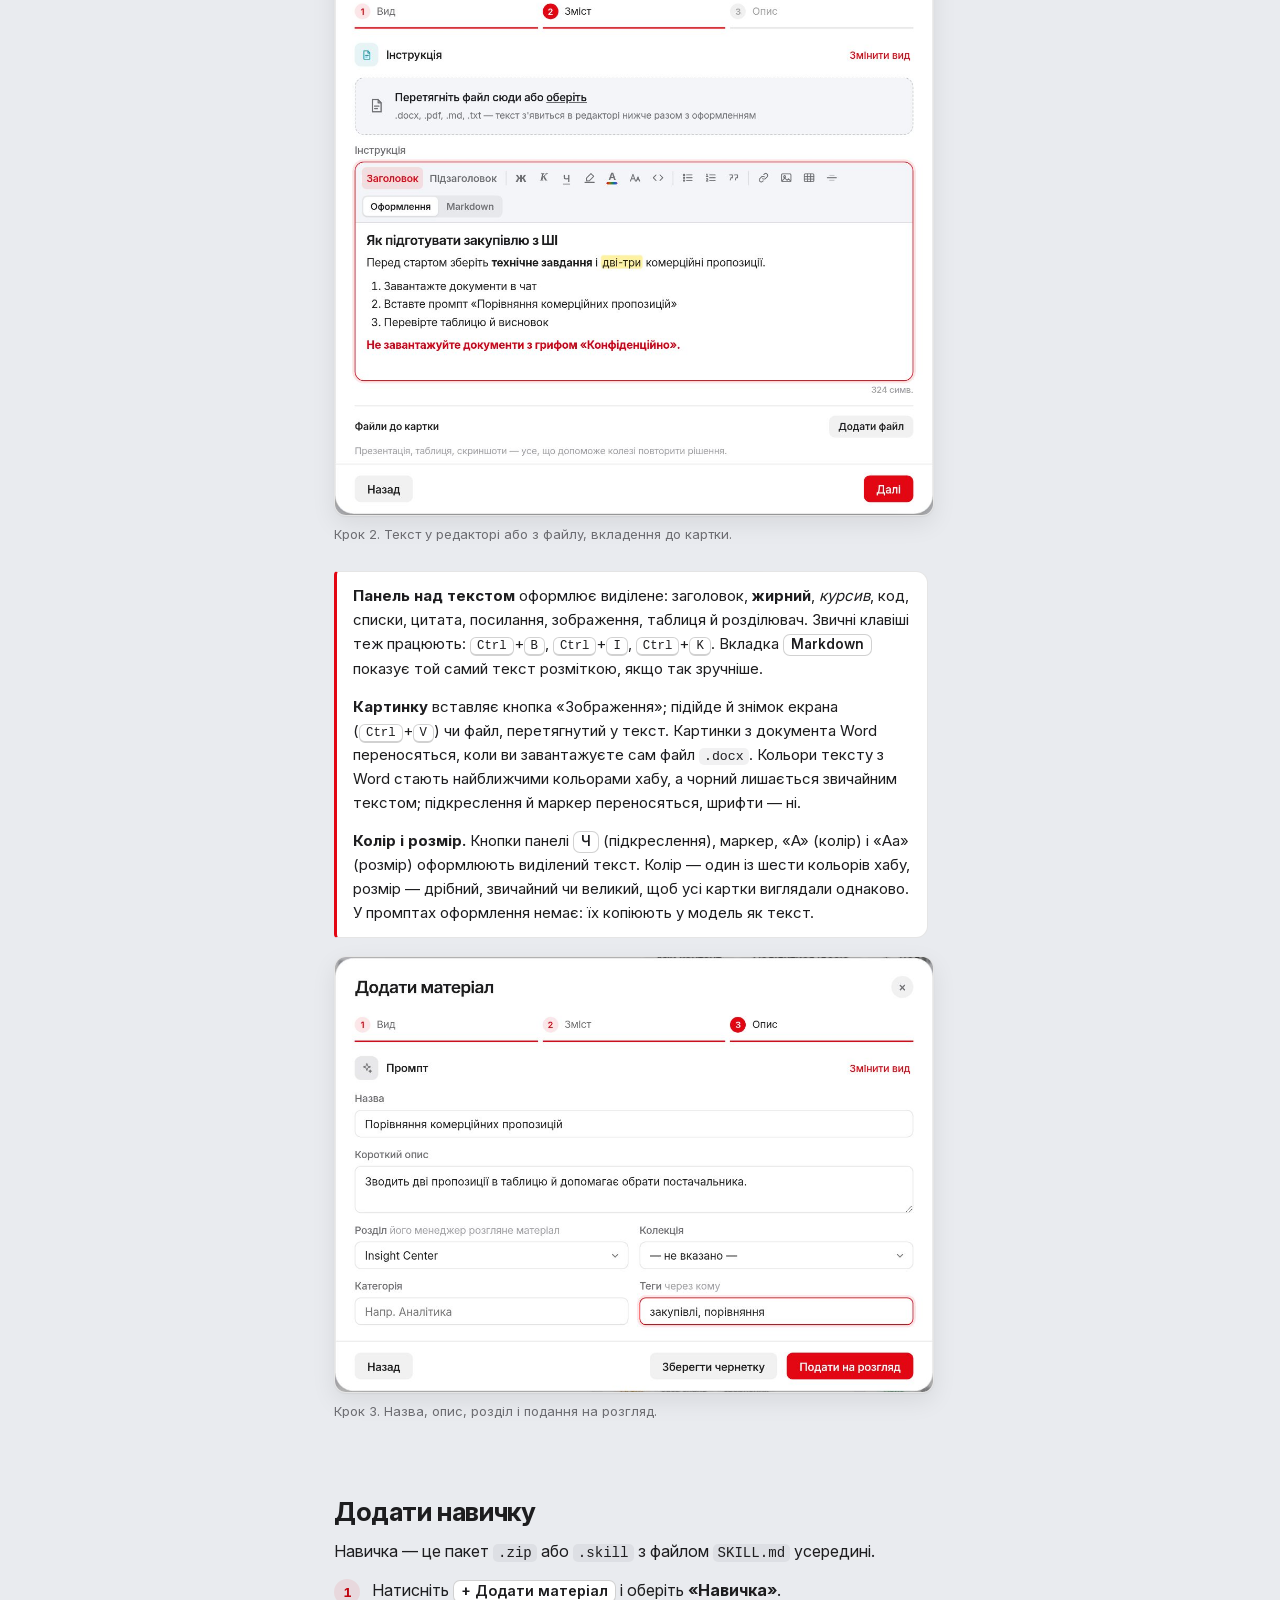
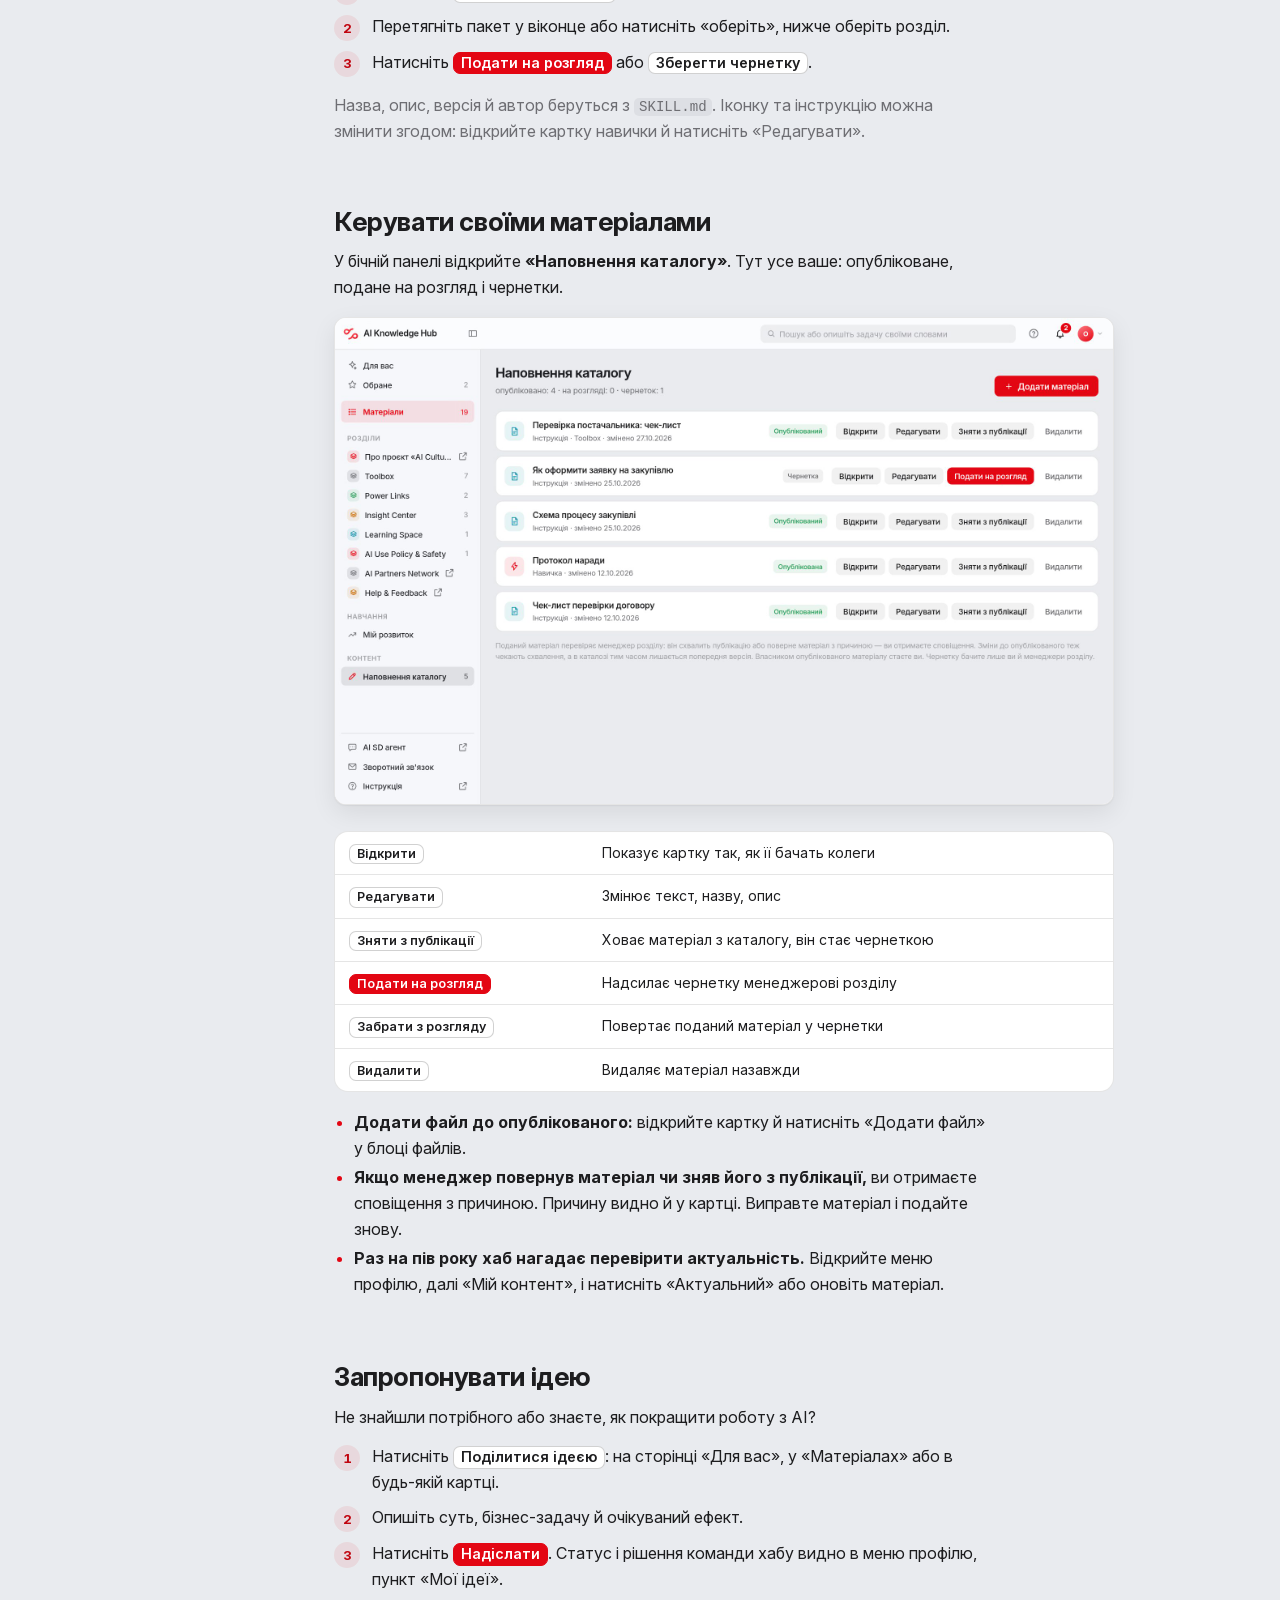
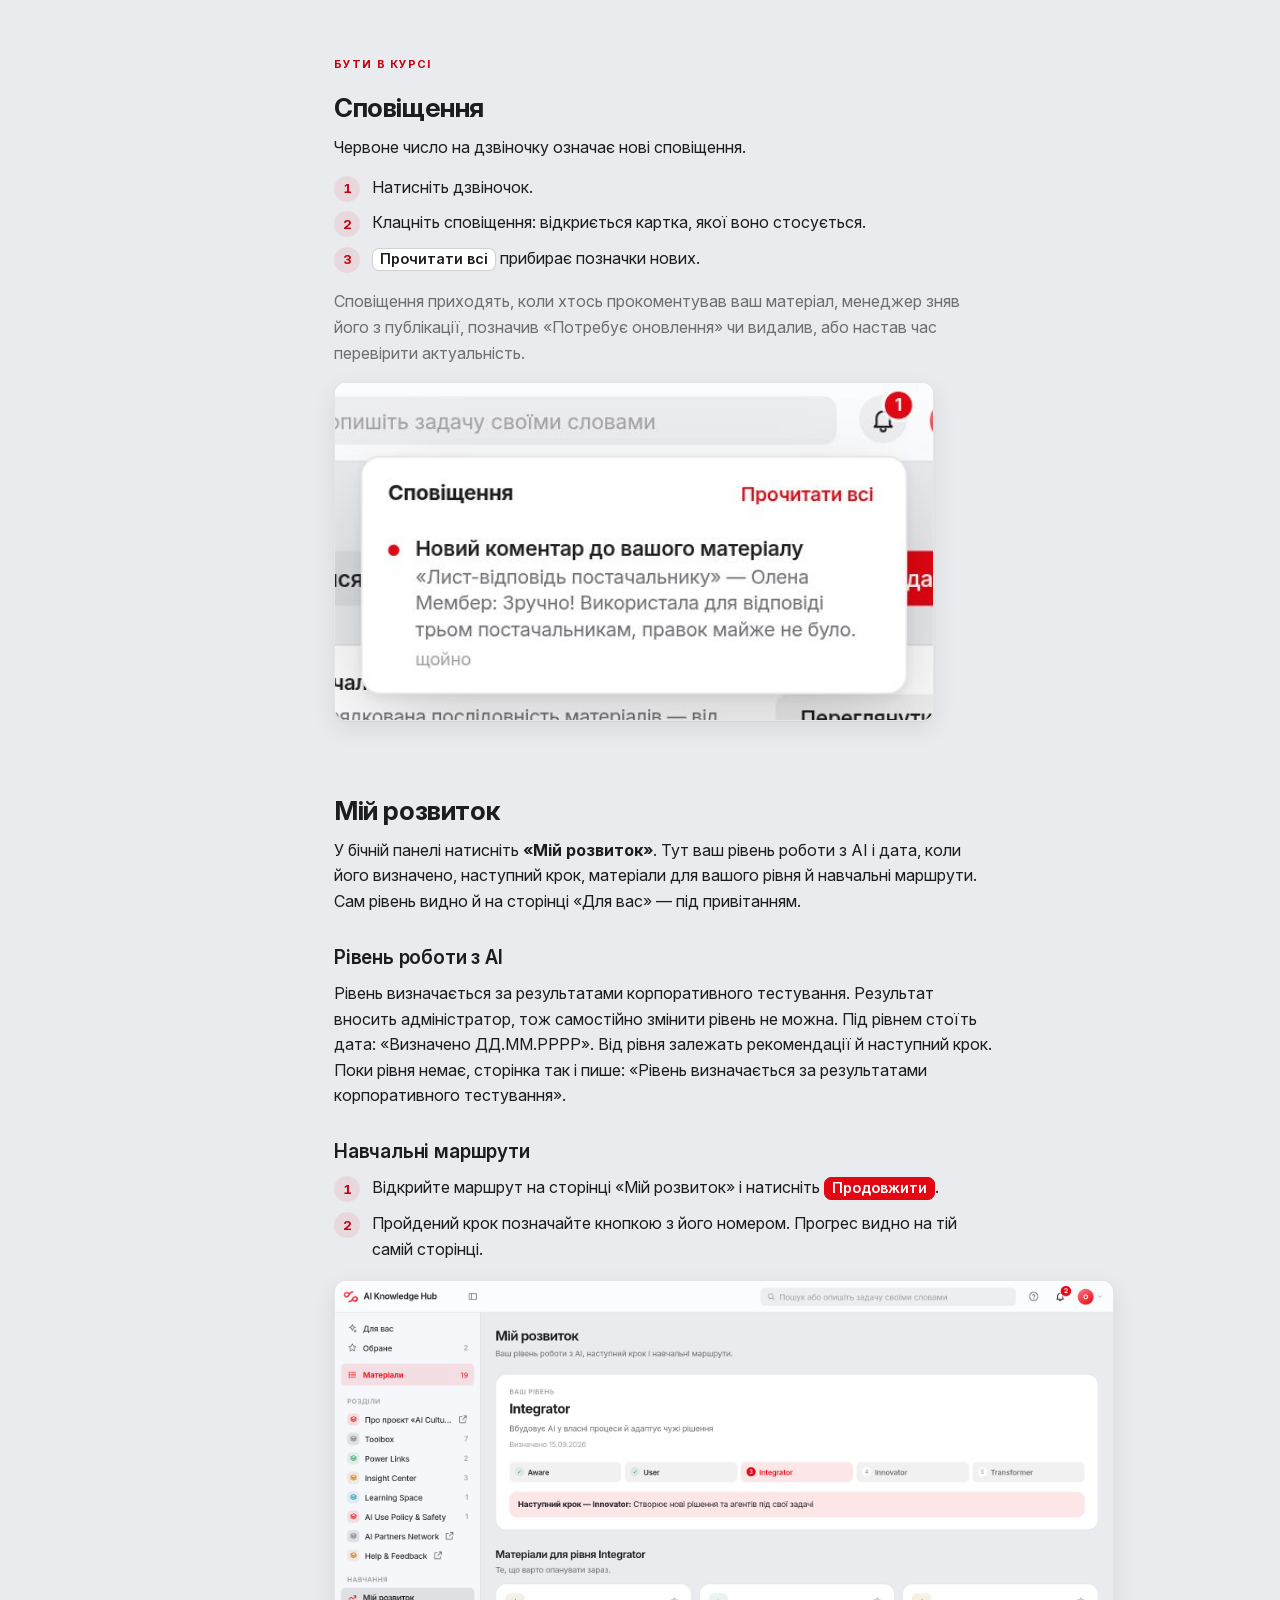
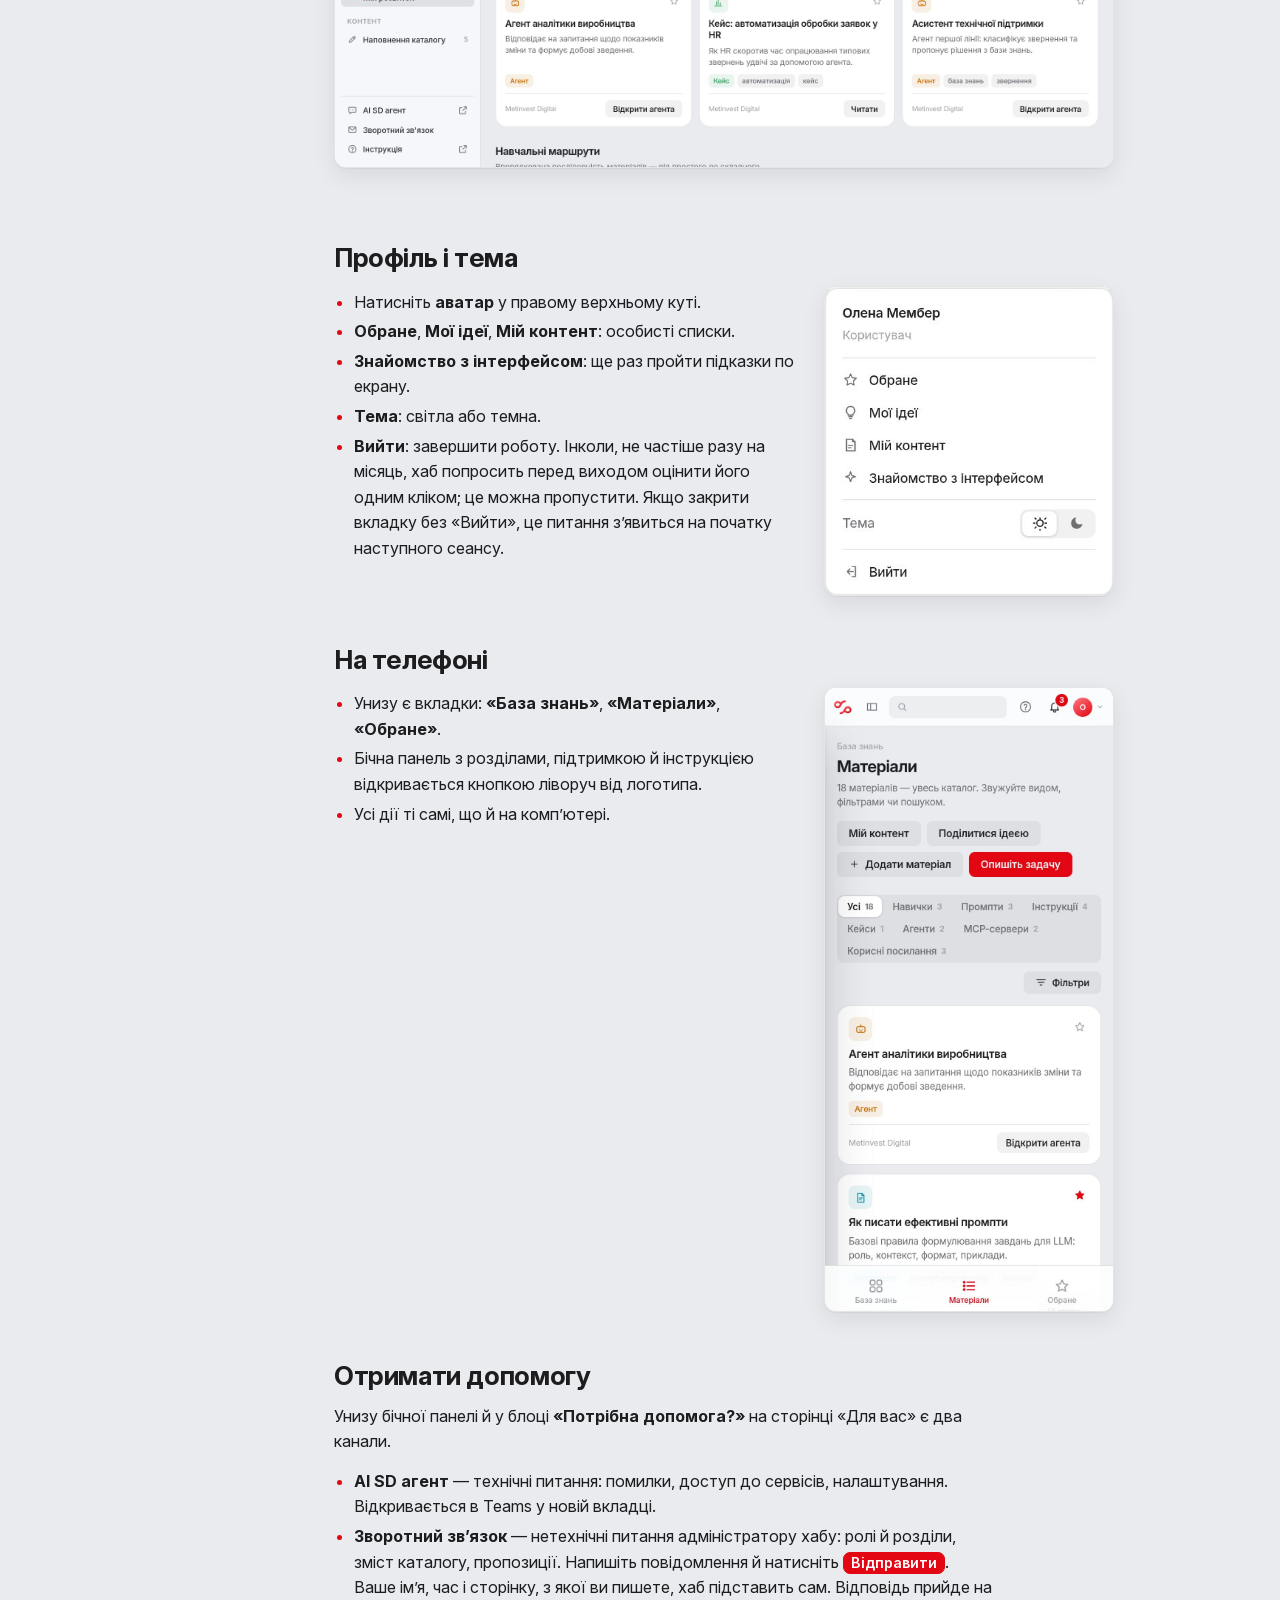
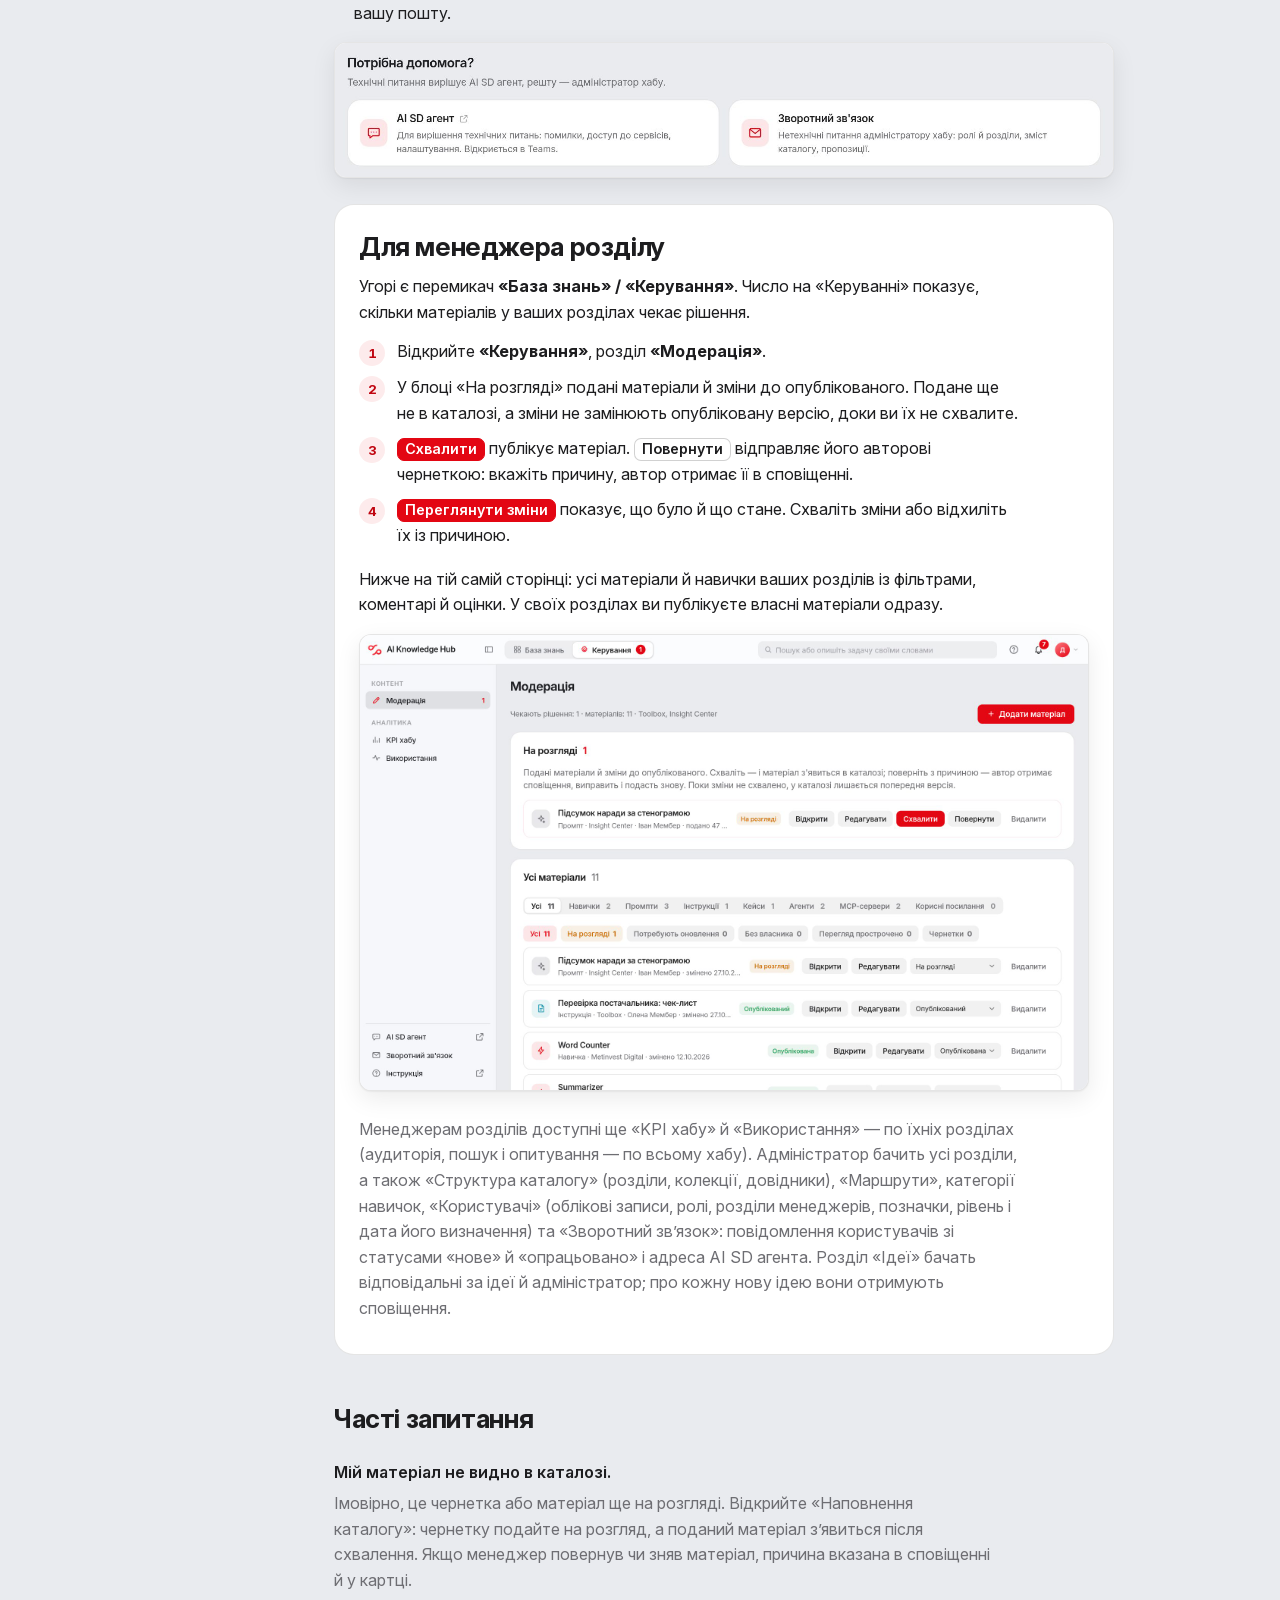
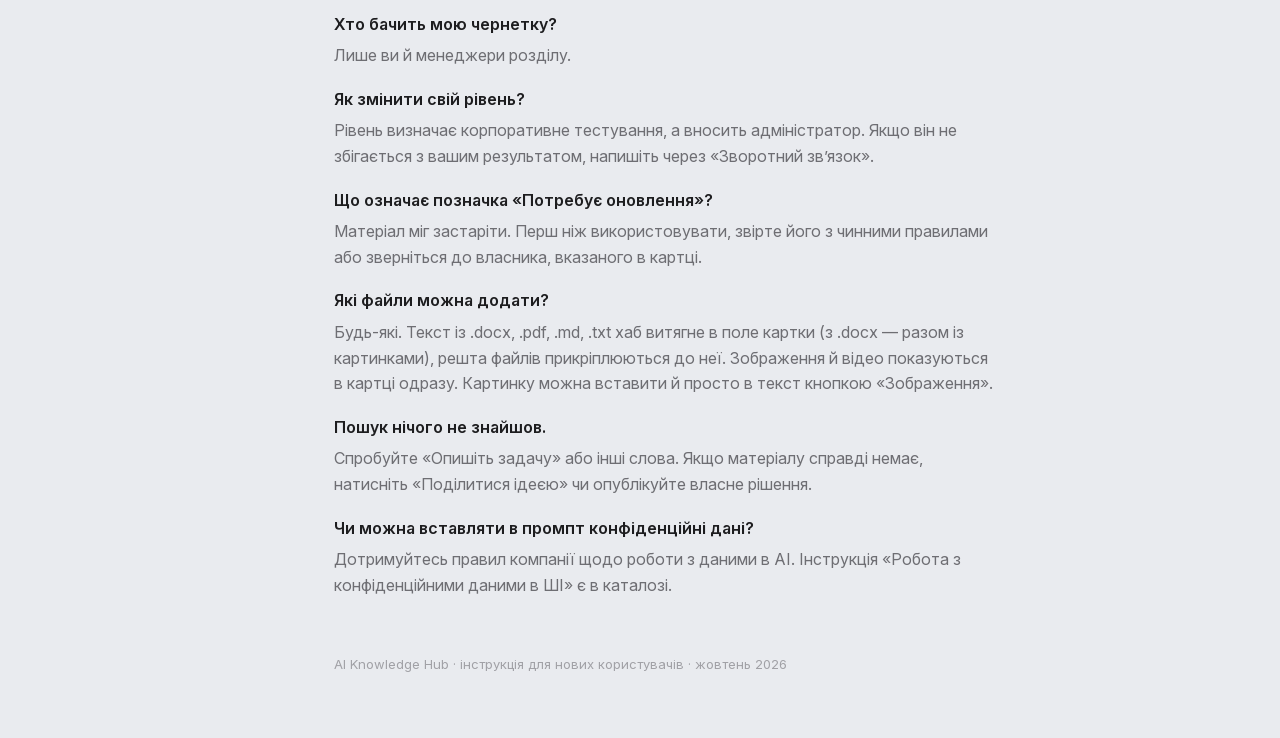
==== commit f61b0ac9: "Хвиля 5: аналітика за розділами, сповіщення про ідеї, кольори в тексті, дрібні вади - KPI і «Викорис" ====
--- a/app/static/guide/index.html
+++ b/app/static/guide/index.html
@@ -421,13 +421,14 @@
         </figure>
         <figure class="shot narrow">
           <button class="zoom" type="button" data-full="img/07-wizard-content.jpg" aria-label="Збільшити знімок кроку «Зміст»">
-            <img src="img/07-wizard-content.jpg" width="1140" height="1035" loading="lazy" alt="Майстер, крок 2: редактор тексту з панеллю оформлення, зона для файлу й кнопка «Додати файл»">
+            <img src="img/07-wizard-content.jpg" width="1140" height="1089" loading="lazy" alt="Майстер, крок 2: редактор тексту з панеллю оформлення (зокрема маркер і колір), зона для файлу й кнопка «Додати файл»">
           </button>
           <figcaption>Крок 2. Текст у редакторі або з файлу, вкладення до картки.</figcaption>
         </figure>
         <div class="note">
           <p><b>Панель над текстом</b> оформлює виділене: заголовок, <b>жирний</b>, <i>курсив</i>, код, списки, цитата, посилання, зображення, таблиця й розділювач. Звичні клавіші теж працюють: <kbd>Ctrl</kbd>+<kbd>B</kbd>, <kbd>Ctrl</kbd>+<kbd>I</kbd>, <kbd>Ctrl</kbd>+<kbd>K</kbd>. Вкладка <span class="ui">Markdown</span> показує той самий текст розміткою, якщо так зручніше.</p>
-          <p><b>Картинку</b> вставляє кнопка «Зображення»; підійде й знімок екрана (<kbd>Ctrl</kbd>+<kbd>V</kbd>) чи файл, перетягнутий у текст. Картинки з документа Word переносяться, коли ви завантажуєте сам файл <code>.docx</code>. Шрифти й кольори свідомо не переносяться, щоб усі картки виглядали однаково.</p>
+          <p><b>Картинку</b> вставляє кнопка «Зображення»; підійде й знімок екрана (<kbd>Ctrl</kbd>+<kbd>V</kbd>) чи файл, перетягнутий у текст. Картинки з документа Word переносяться, коли ви завантажуєте сам файл <code>.docx</code>. Кольори тексту з Word стають найближчими кольорами хабу, а чорний лишається звичайним текстом; підкреслення й маркер переносяться, шрифти — ні.</p>
+          <p><b>Колір і розмір.</b> Кнопки панелі <span class="ui">Ч</span> (підкреслення), маркер, «A» (колір) і «Aa» (розмір) оформлюють виділений текст. Колір — один із шести кольорів хабу, розмір — дрібний, звичайний чи великий, щоб усі картки виглядали однаково. У промптах оформлення немає: їх копіюють у модель як текст.</p>
         </div>
         <figure class="shot narrow">
           <button class="zoom" type="button" data-full="img/08-wizard-describe.jpg" aria-label="Збільшити знімок кроку «Опис»">
@@ -582,7 +583,7 @@
             <img src="img/13-manager.jpg" width="1920" height="1200" loading="lazy" alt="«Керування», «Модерація»: черга «На розгляді» і список усіх матеріалів розділів менеджера">
           </button>
         </figure>
-        <p class="muted">Менеджерам розділів доступні ще «KPI хабу» й «Використання». Адміністратор бачить усі розділи, а також «Структура каталогу» (розділи, колекції, довідники), «Маршрути», категорії навичок, «Користувачі» (облікові записи, ролі, розділи менеджерів, позначки, рівень і дата його визначення) та «Зворотний зв’язок»: повідомлення користувачів зі статусами «нове» й «опрацьовано» і адреса AI SD агента. Розділ «Ідеї» бачать відповідальні за ідеї.</p>
+        <p class="muted">Менеджерам розділів доступні ще «KPI хабу» й «Використання» — по їхніх розділах (аудиторія, пошук і опитування — по всьому хабу). Адміністратор бачить усі розділи, а також «Структура каталогу» (розділи, колекції, довідники), «Маршрути», категорії навичок, «Користувачі» (облікові записи, ролі, розділи менеджерів, позначки, рівень і дата його визначення) та «Зворотний зв’язок»: повідомлення користувачів зі статусами «нове» й «опрацьовано» і адреса AI SD агента. Розділ «Ідеї» бачать відповідальні за ідеї й адміністратор; про кожну нову ідею вони отримують сповіщення.</p>
       </div>
 
       <section id="faq">
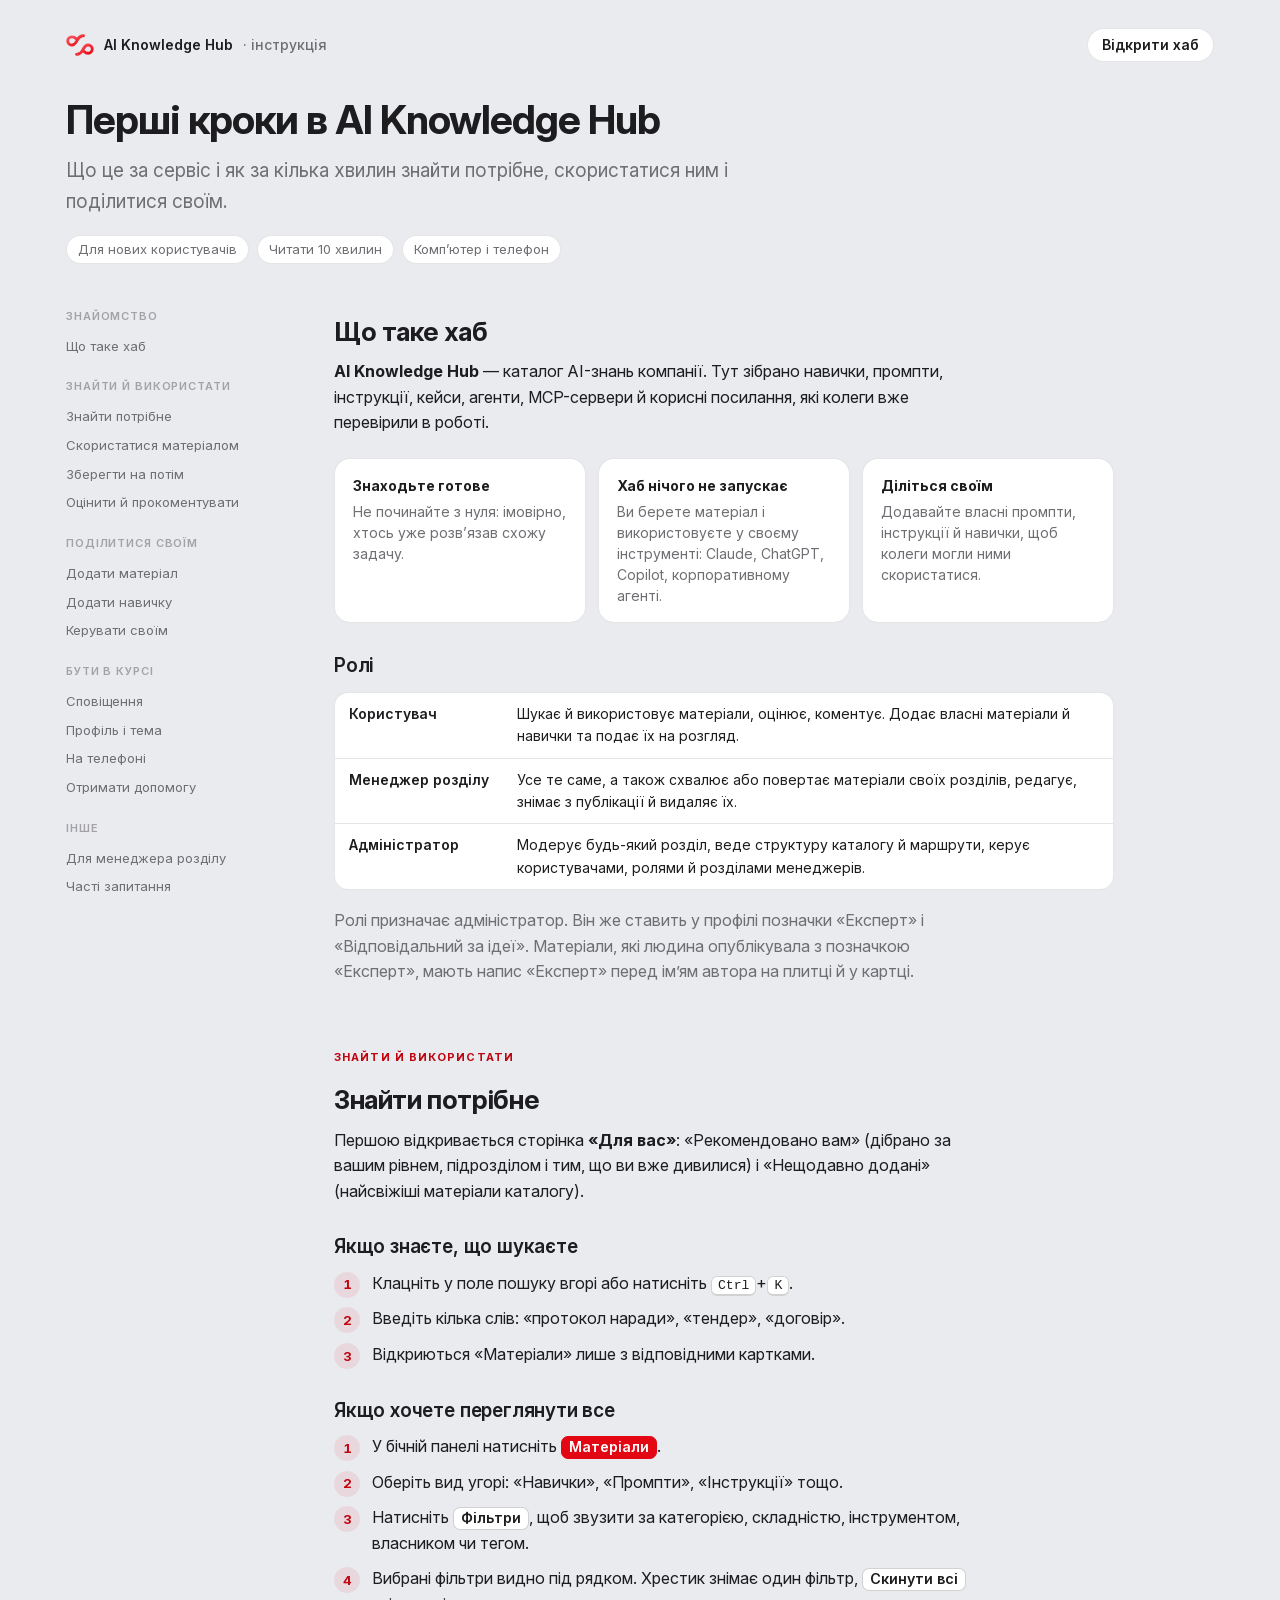
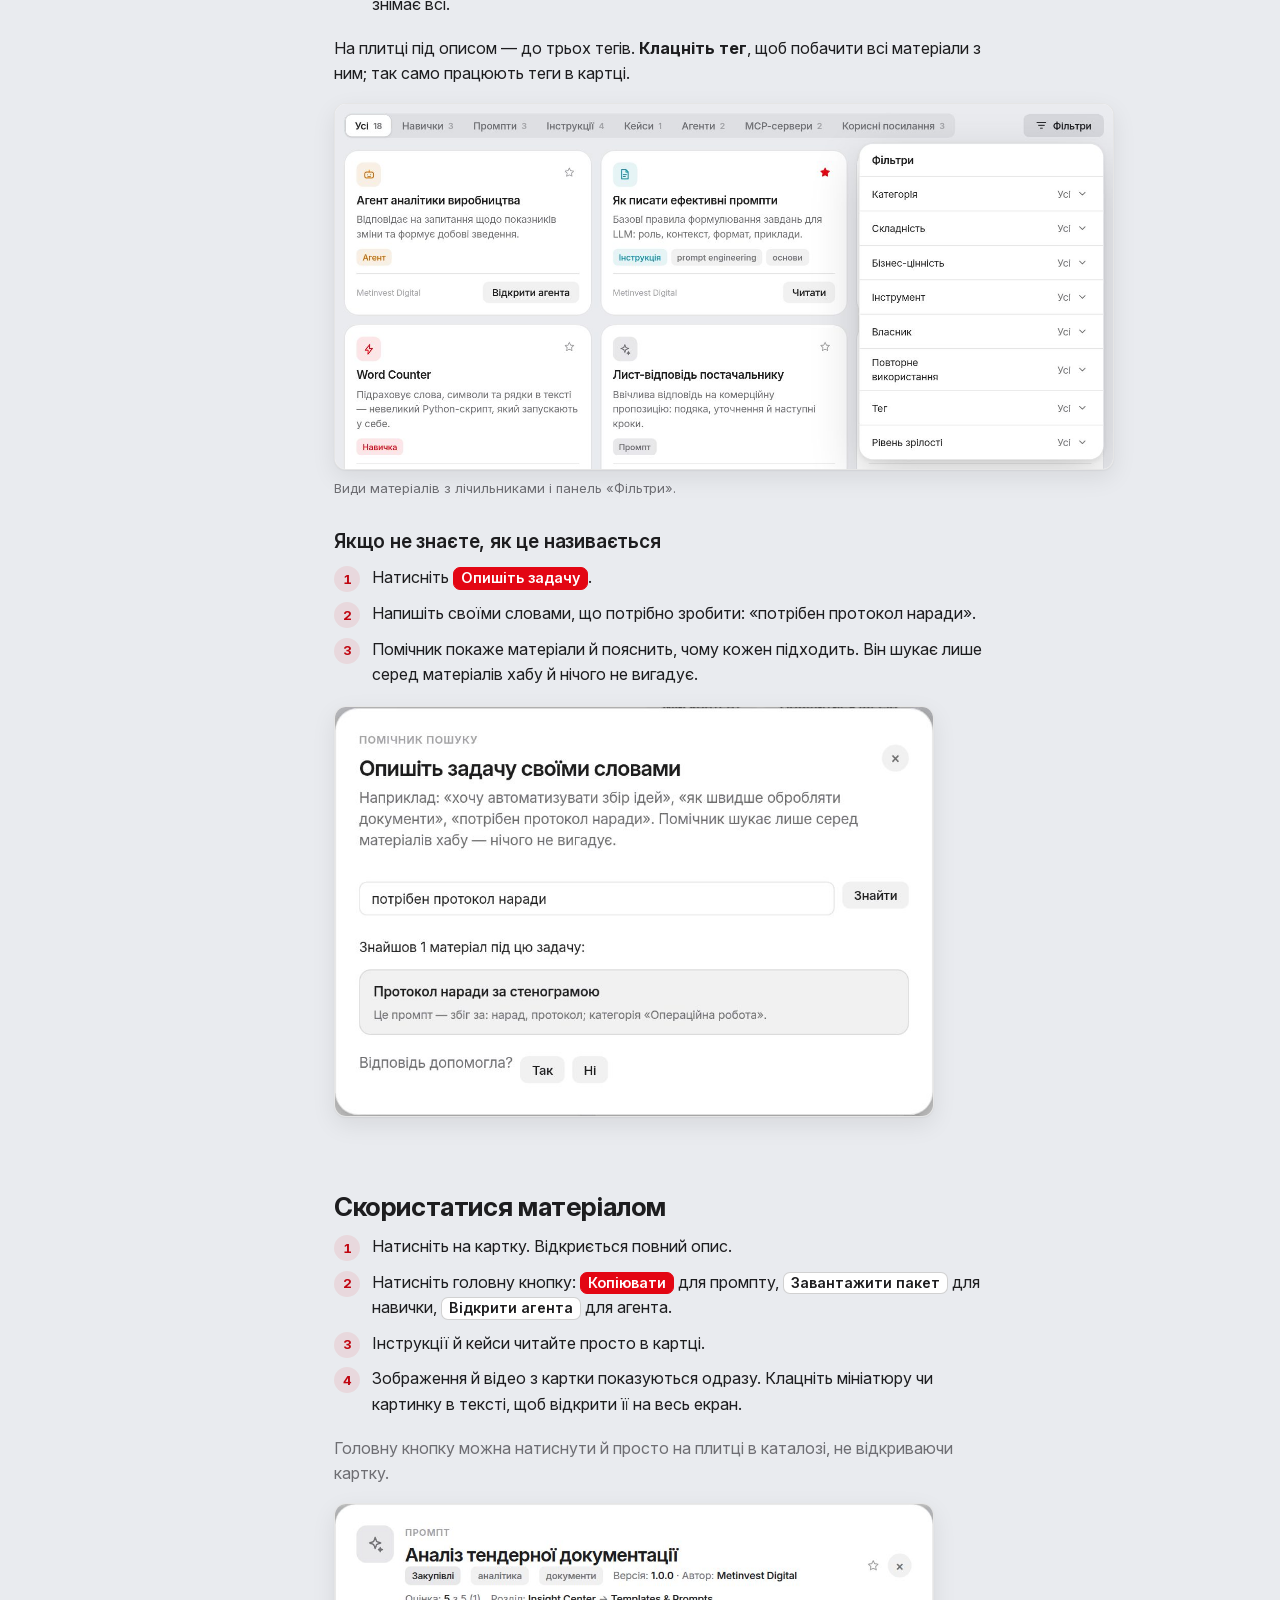
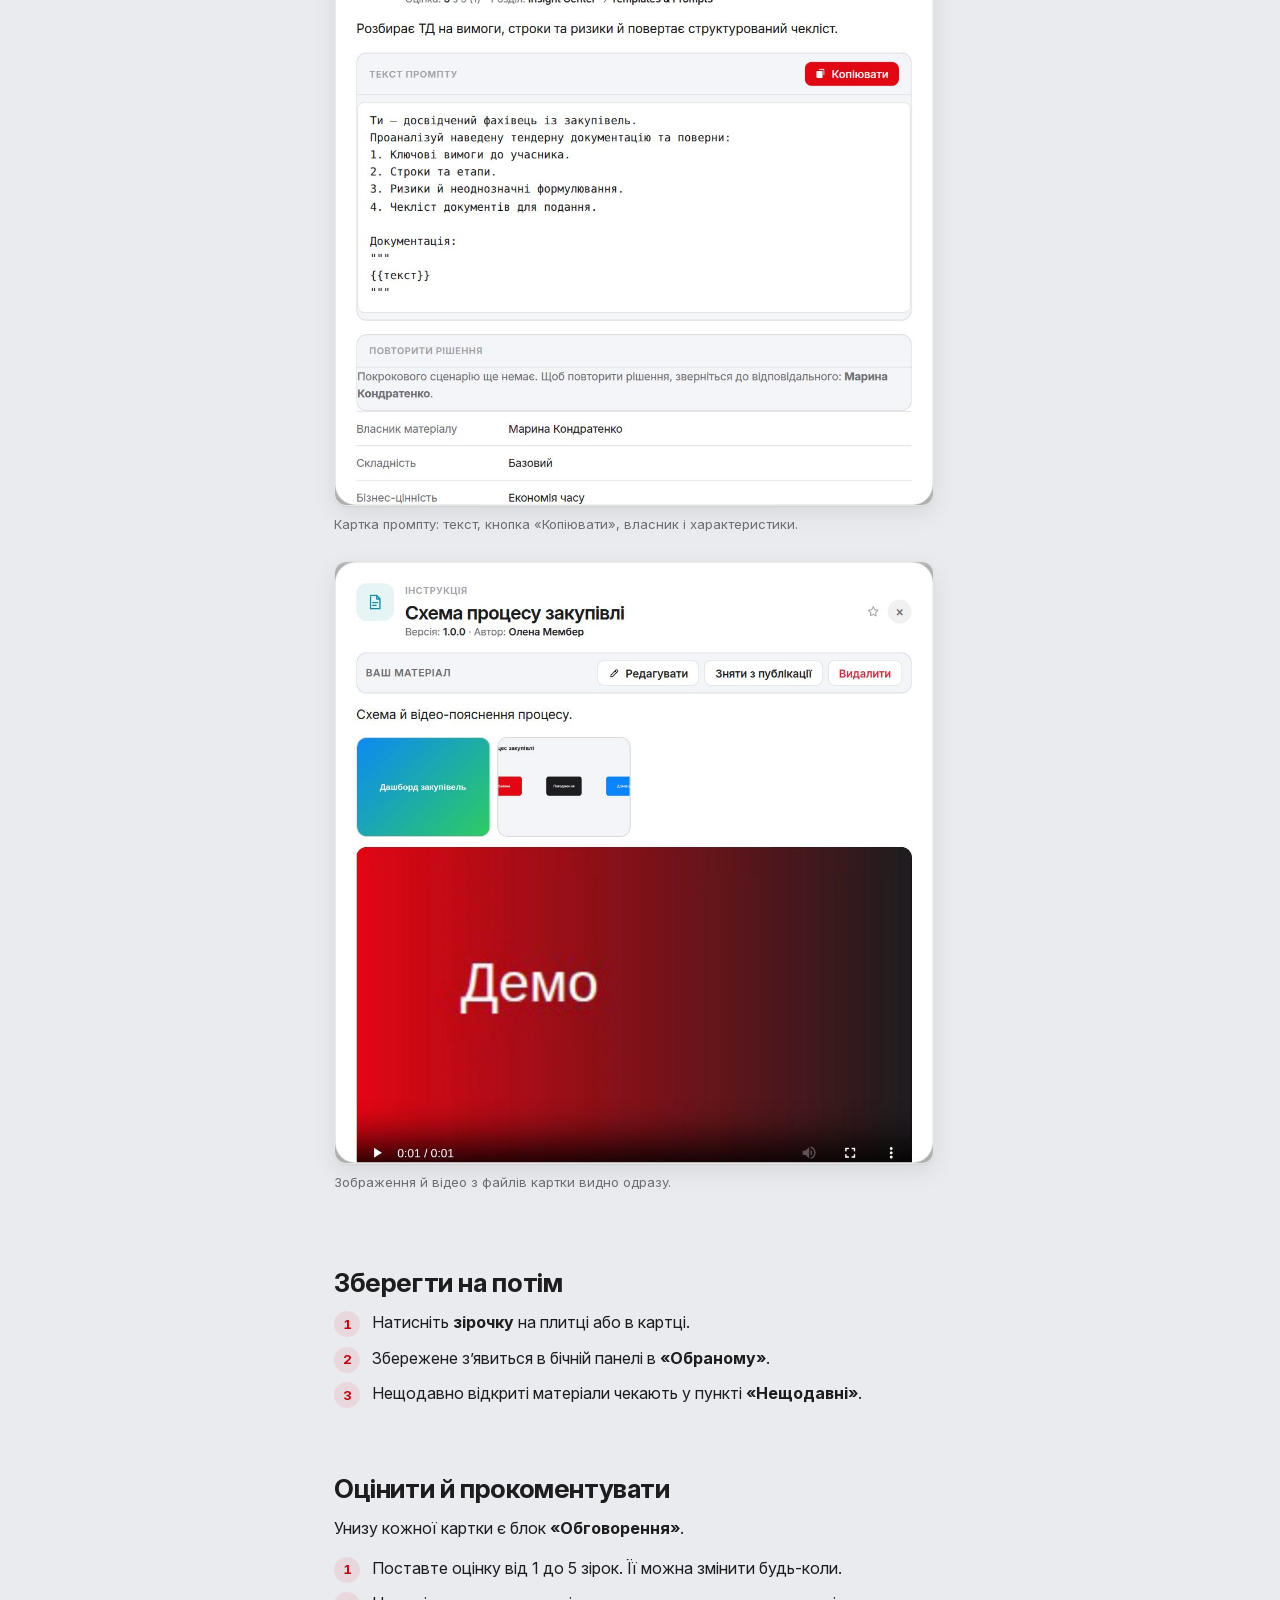
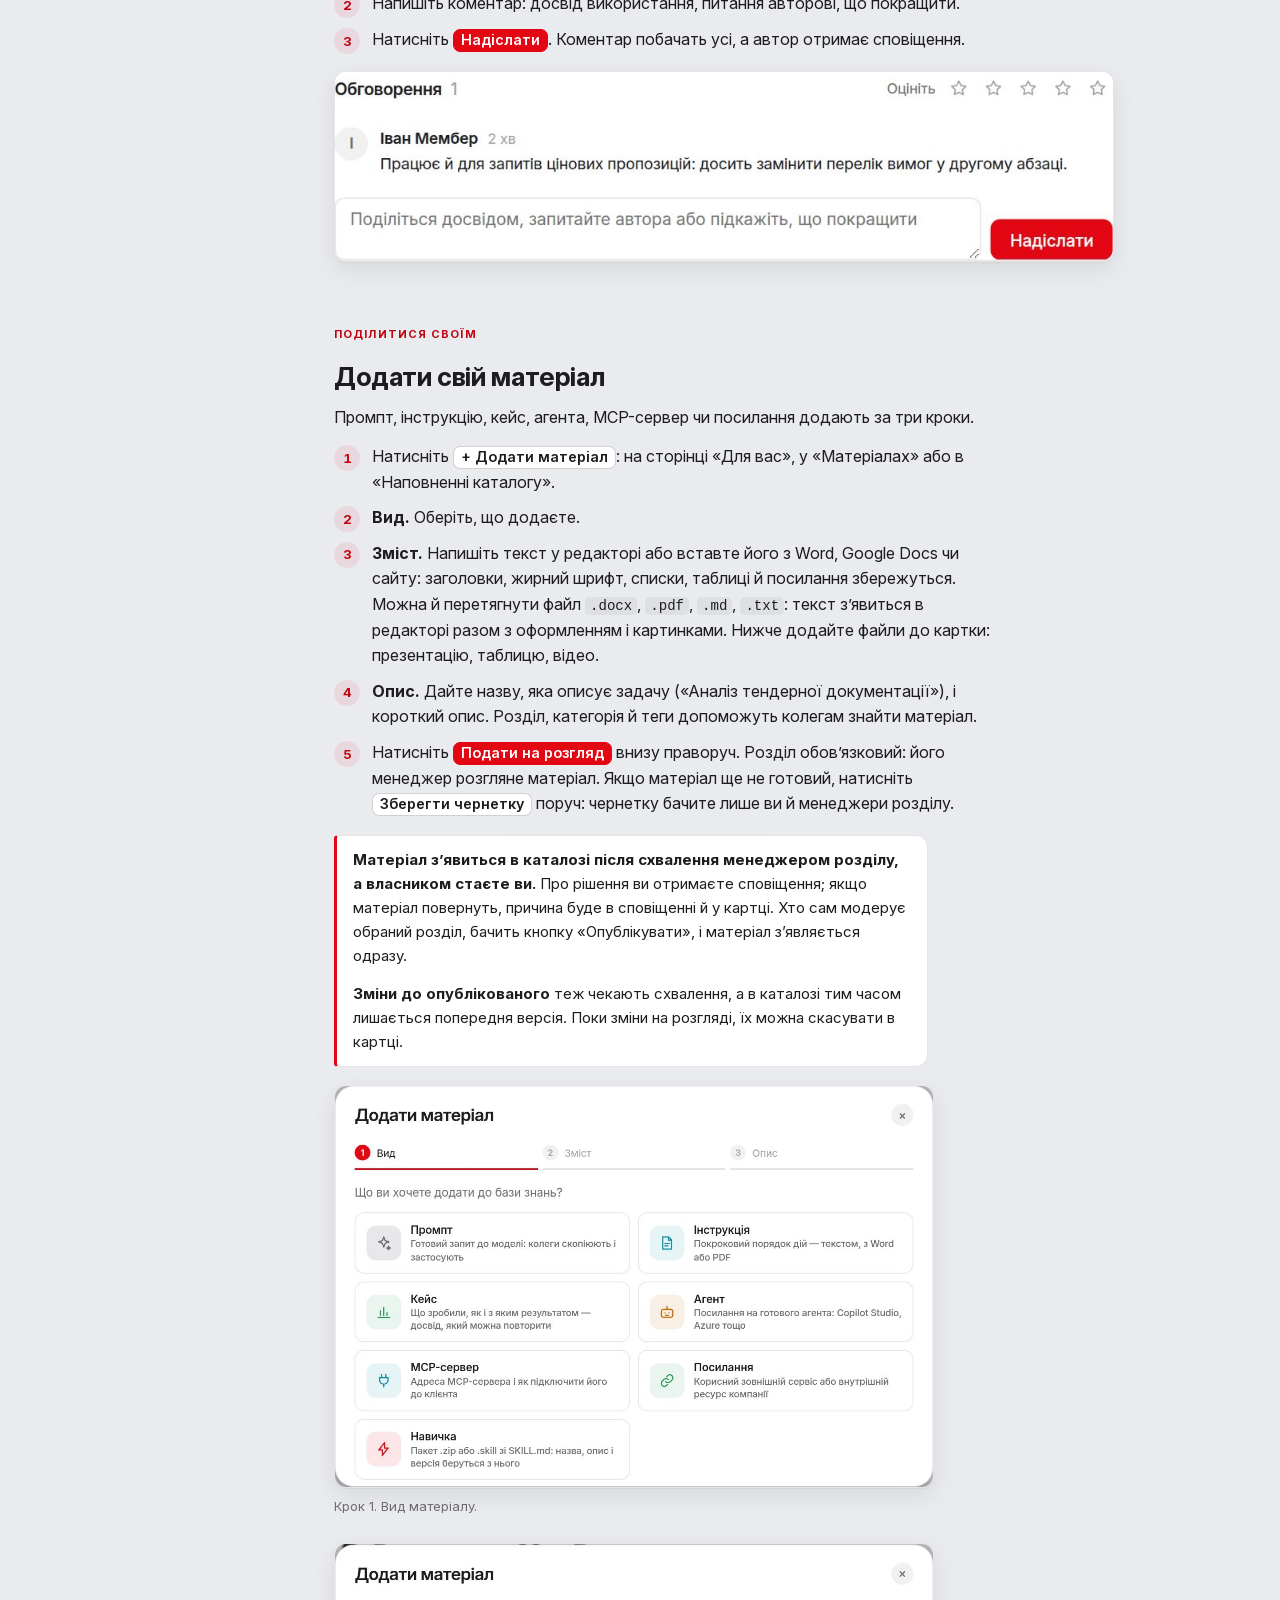
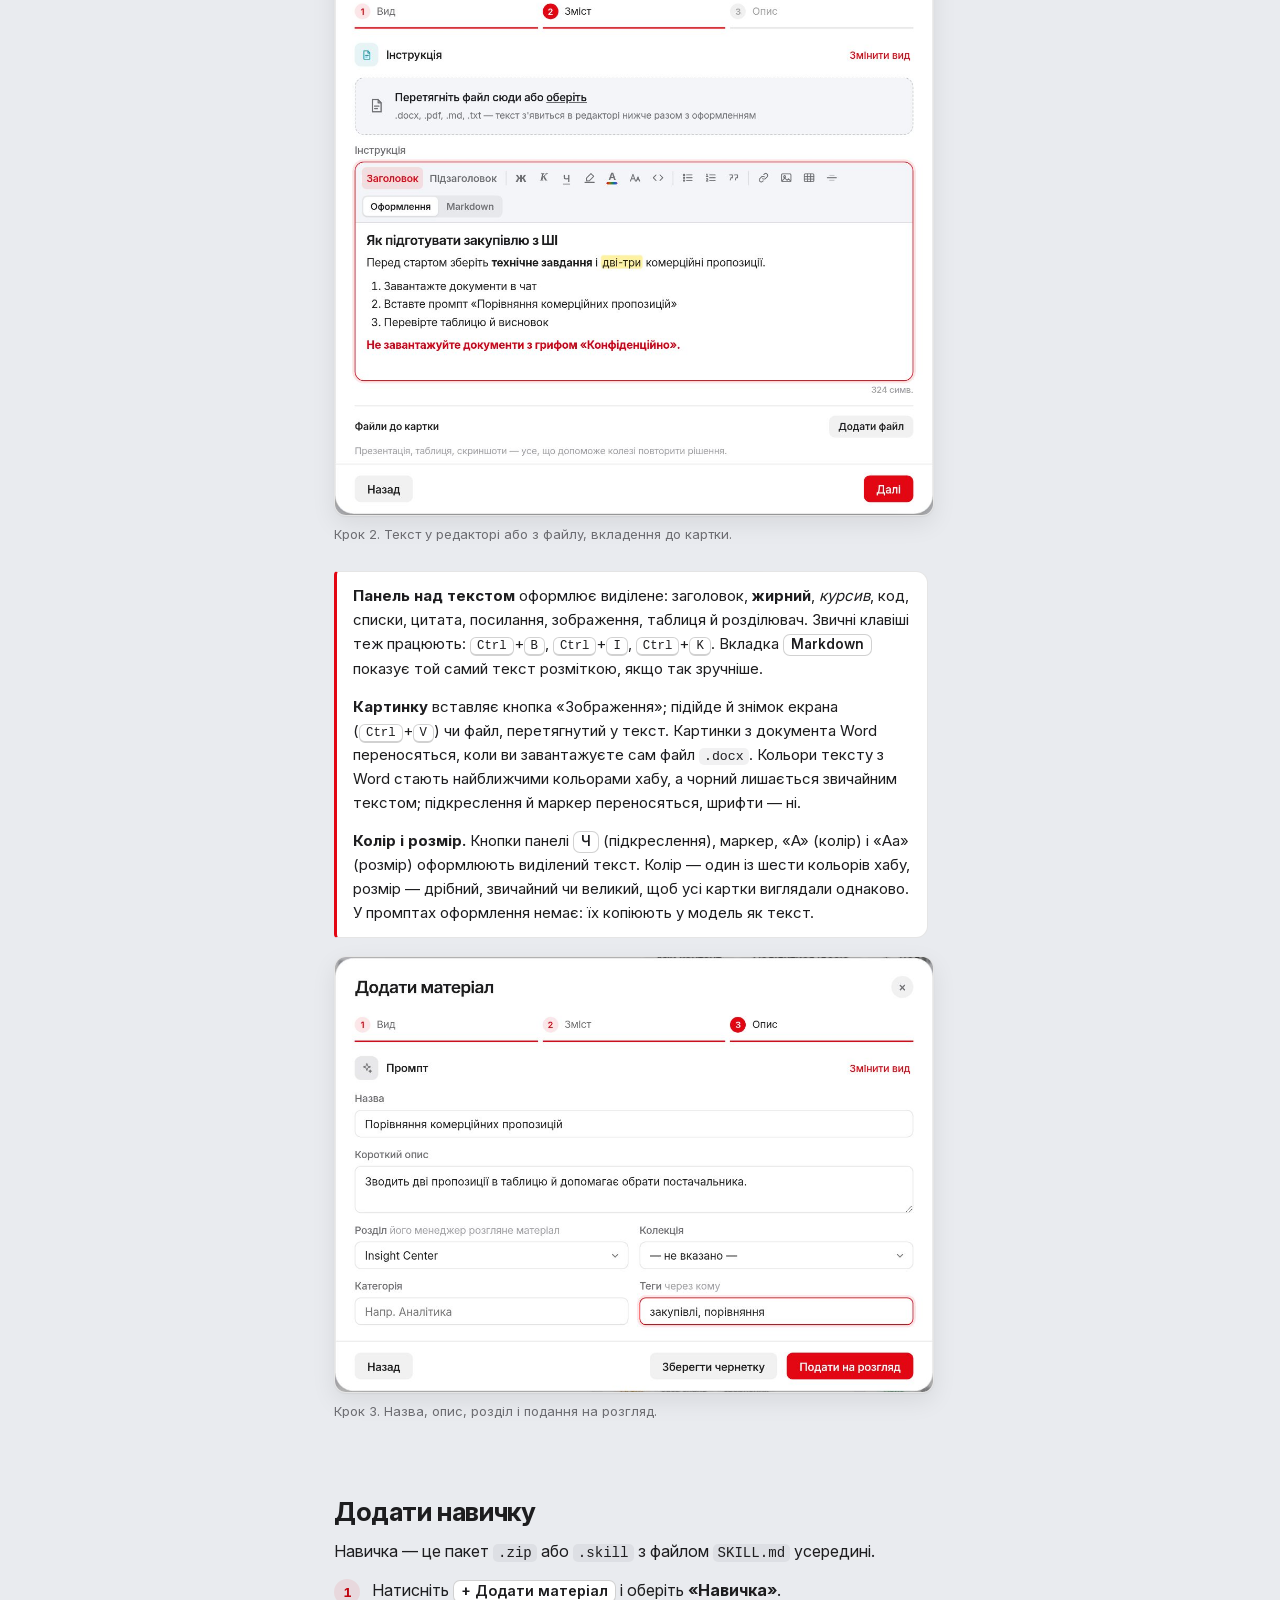
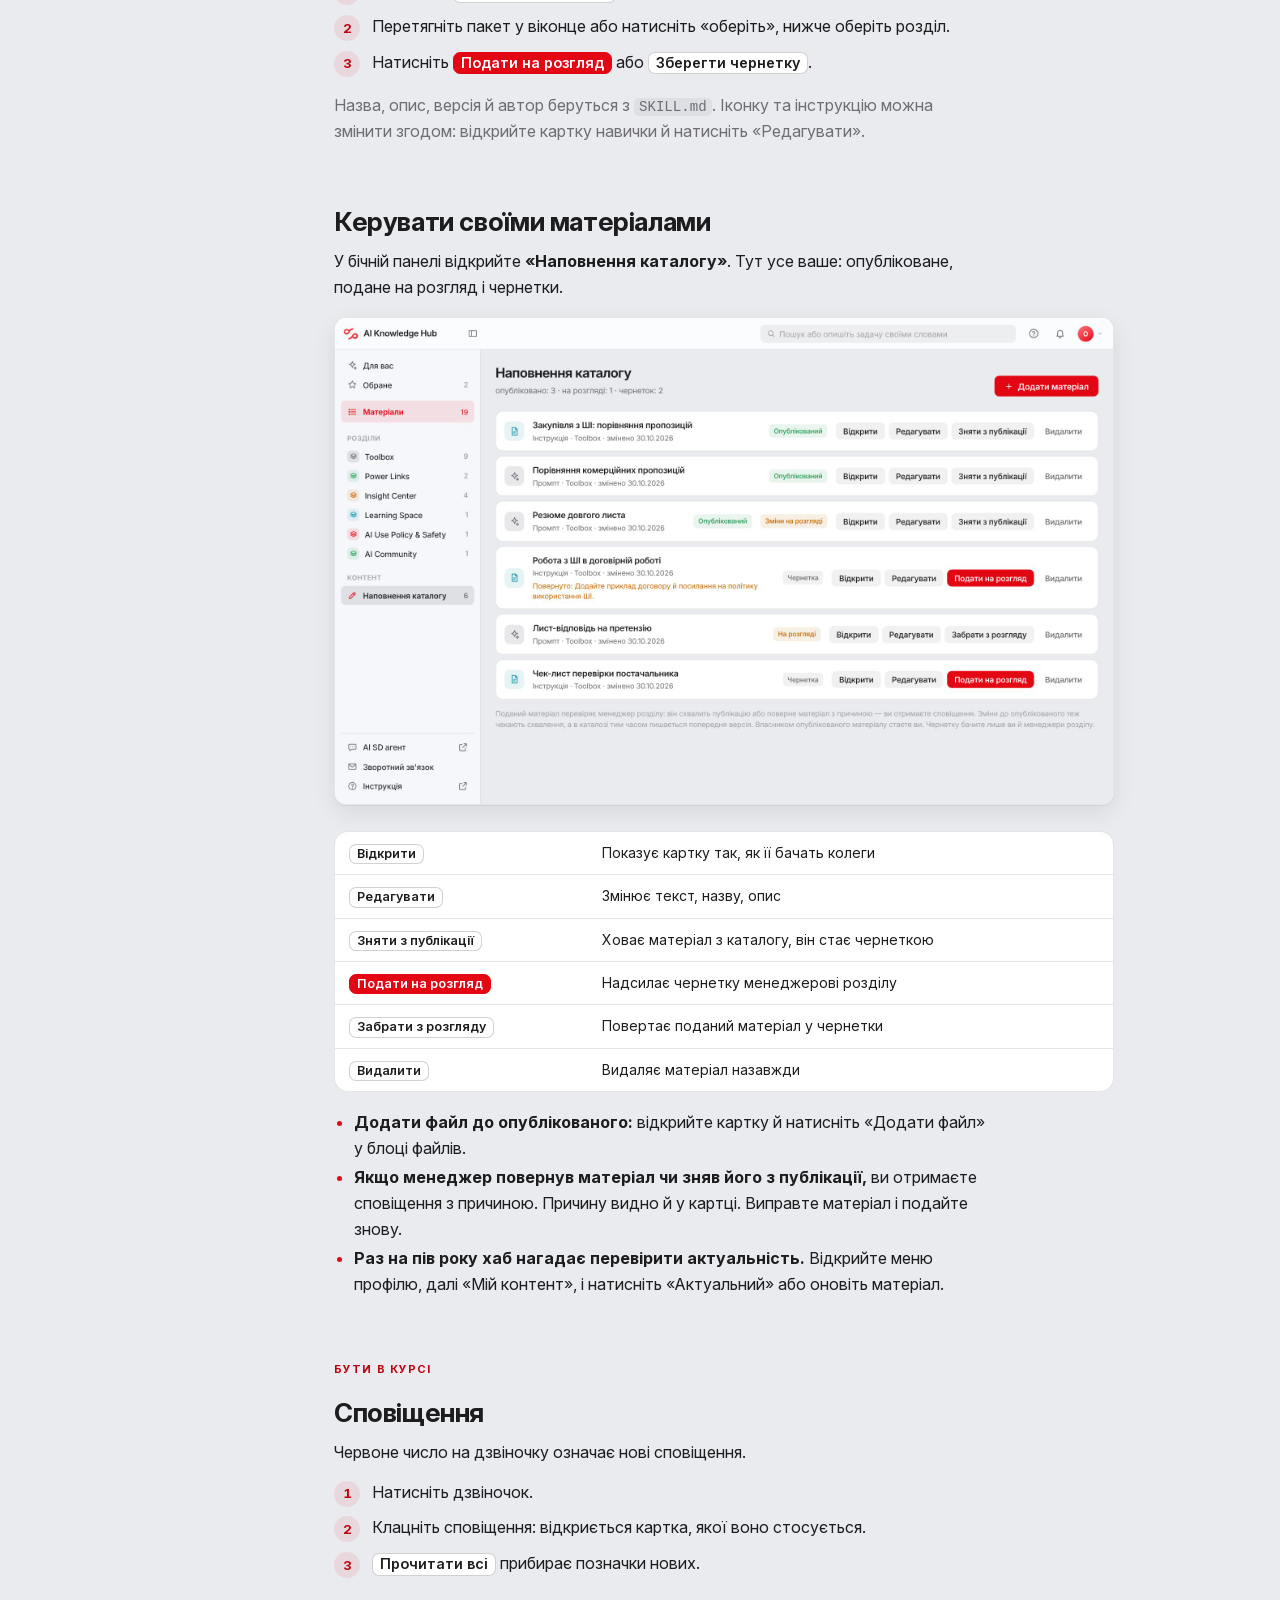
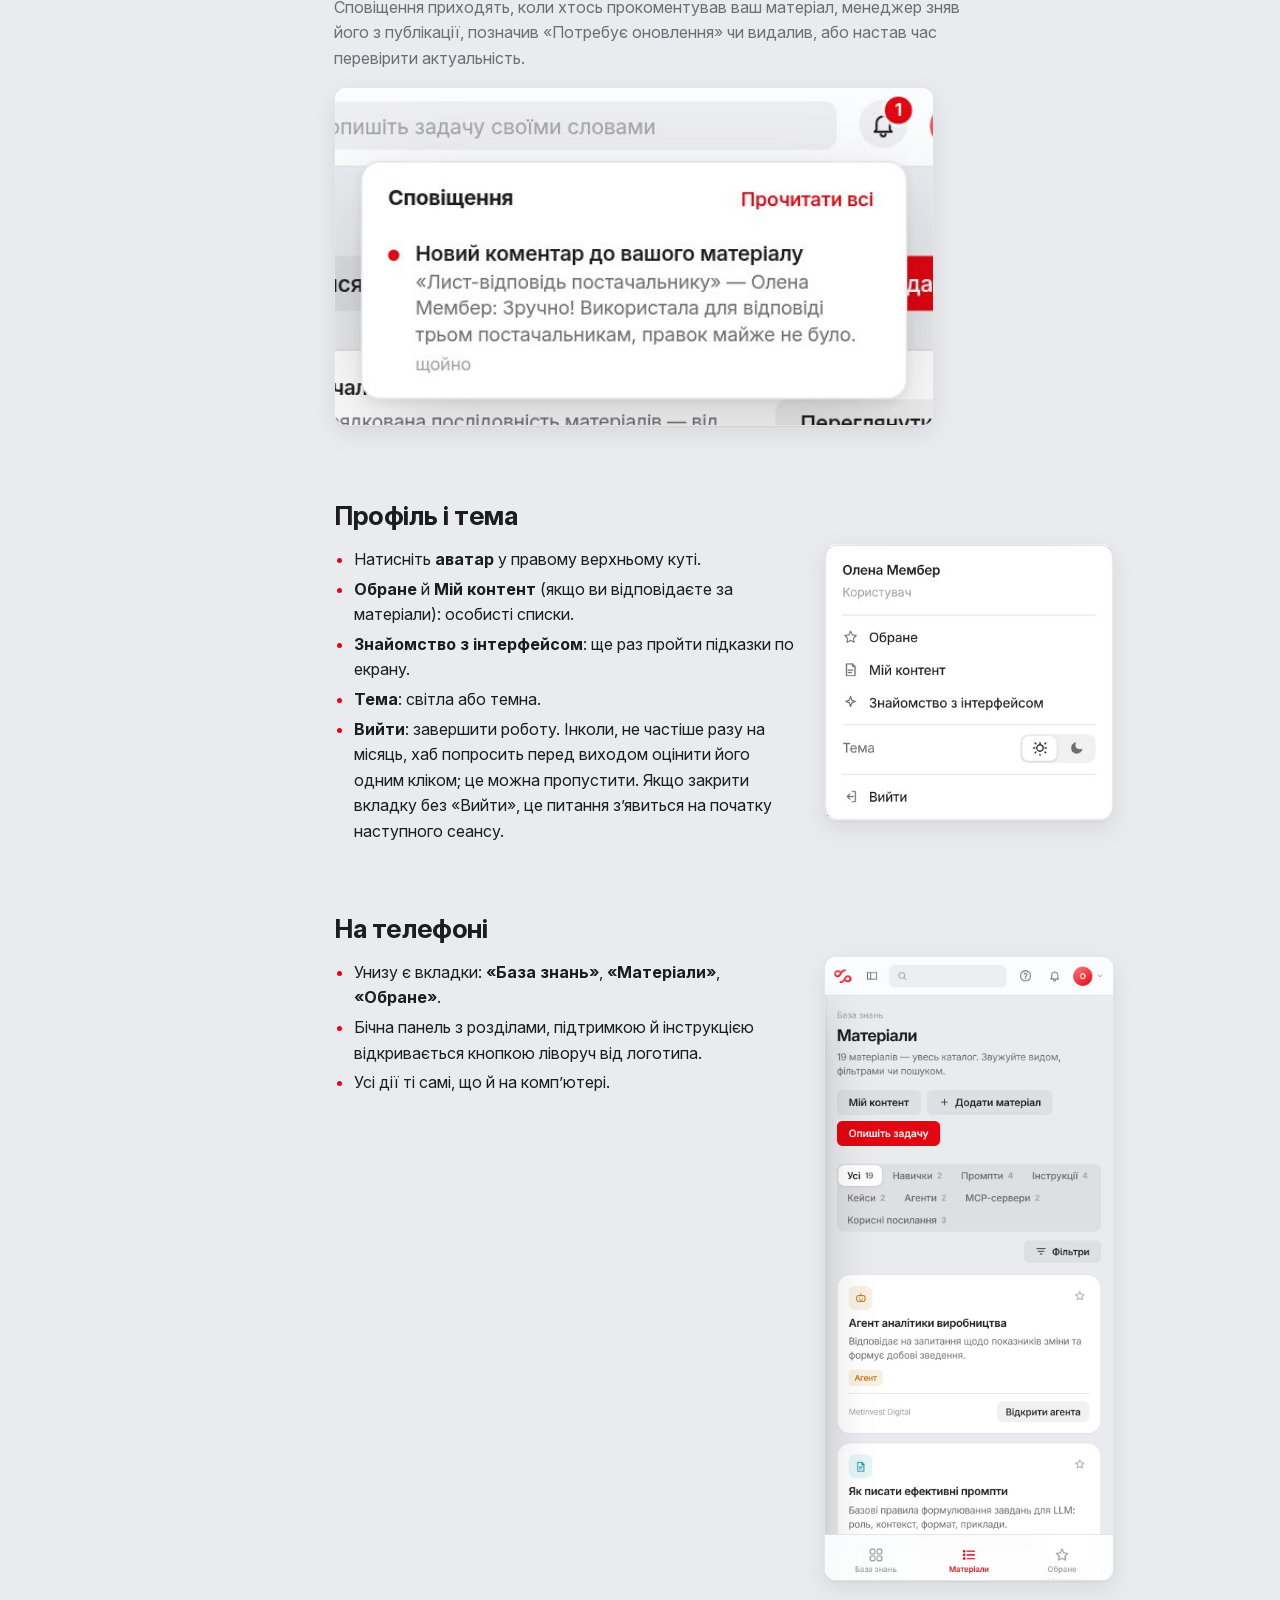
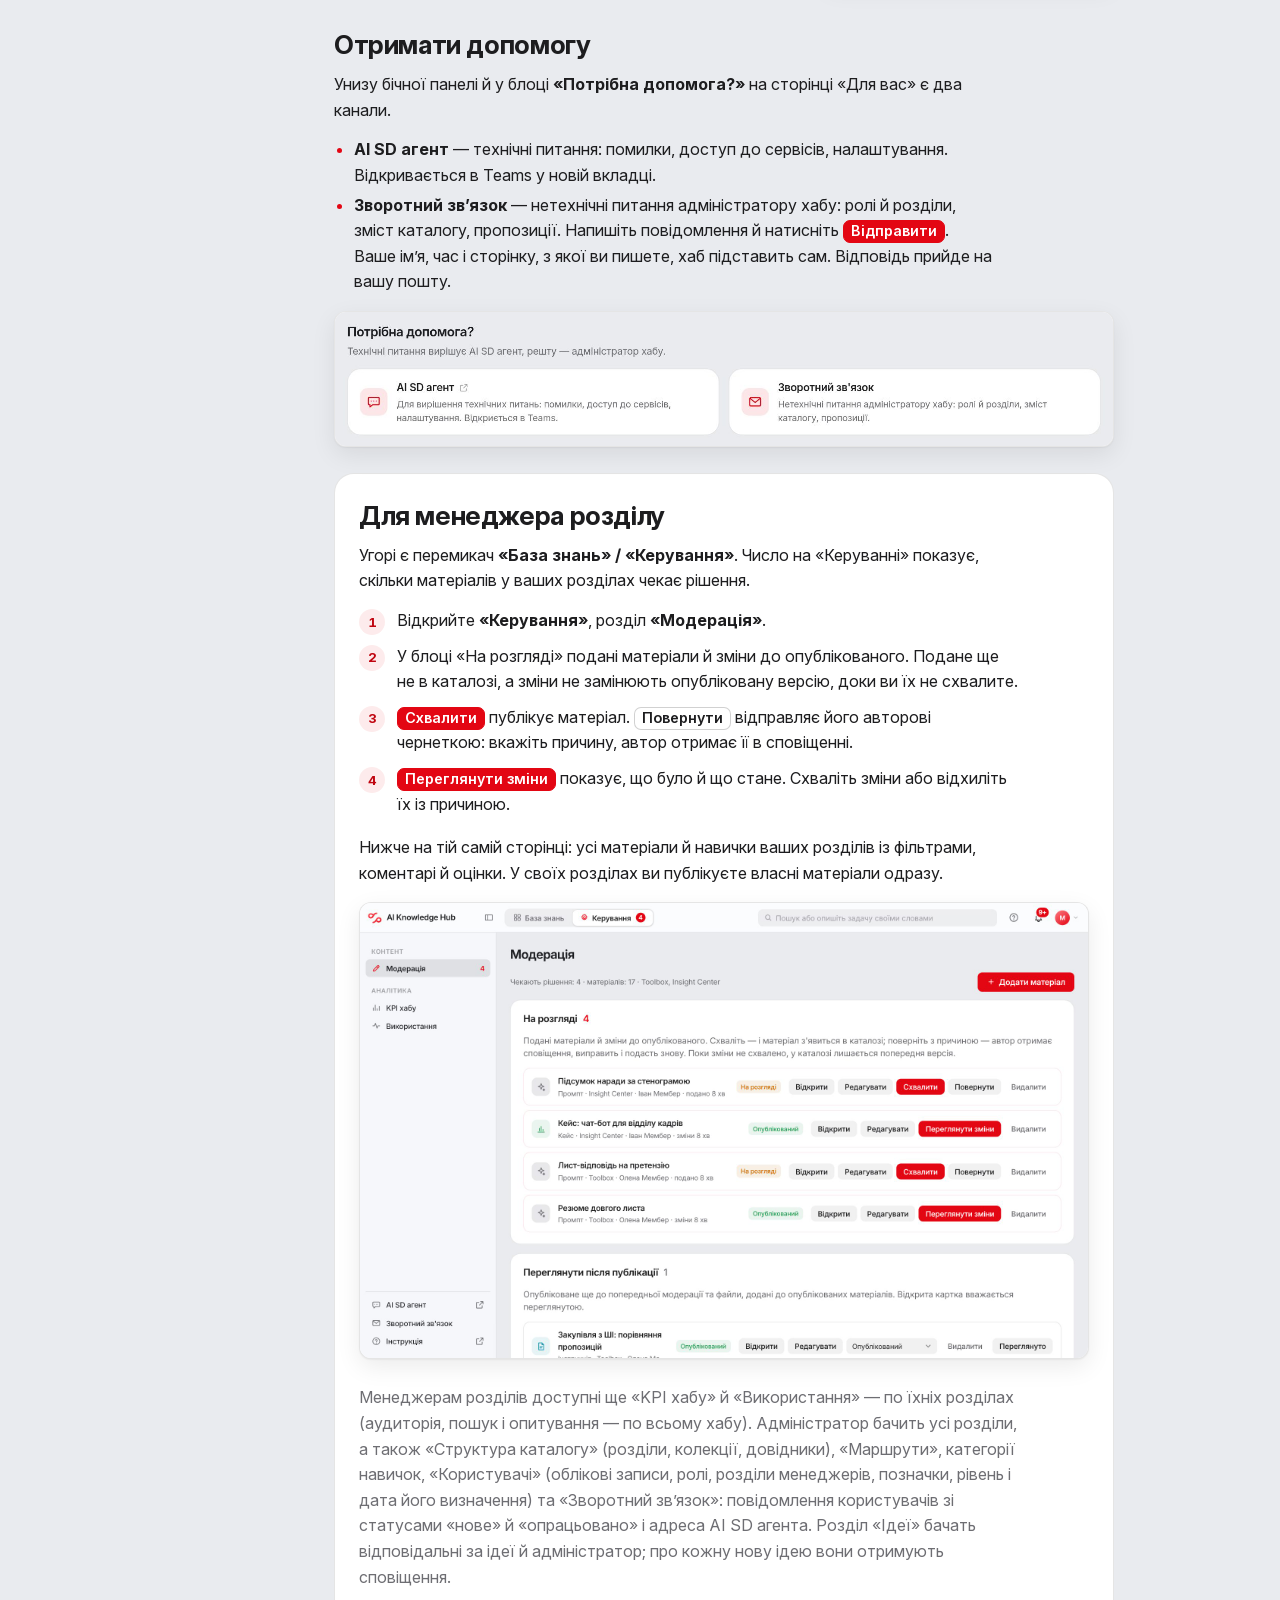
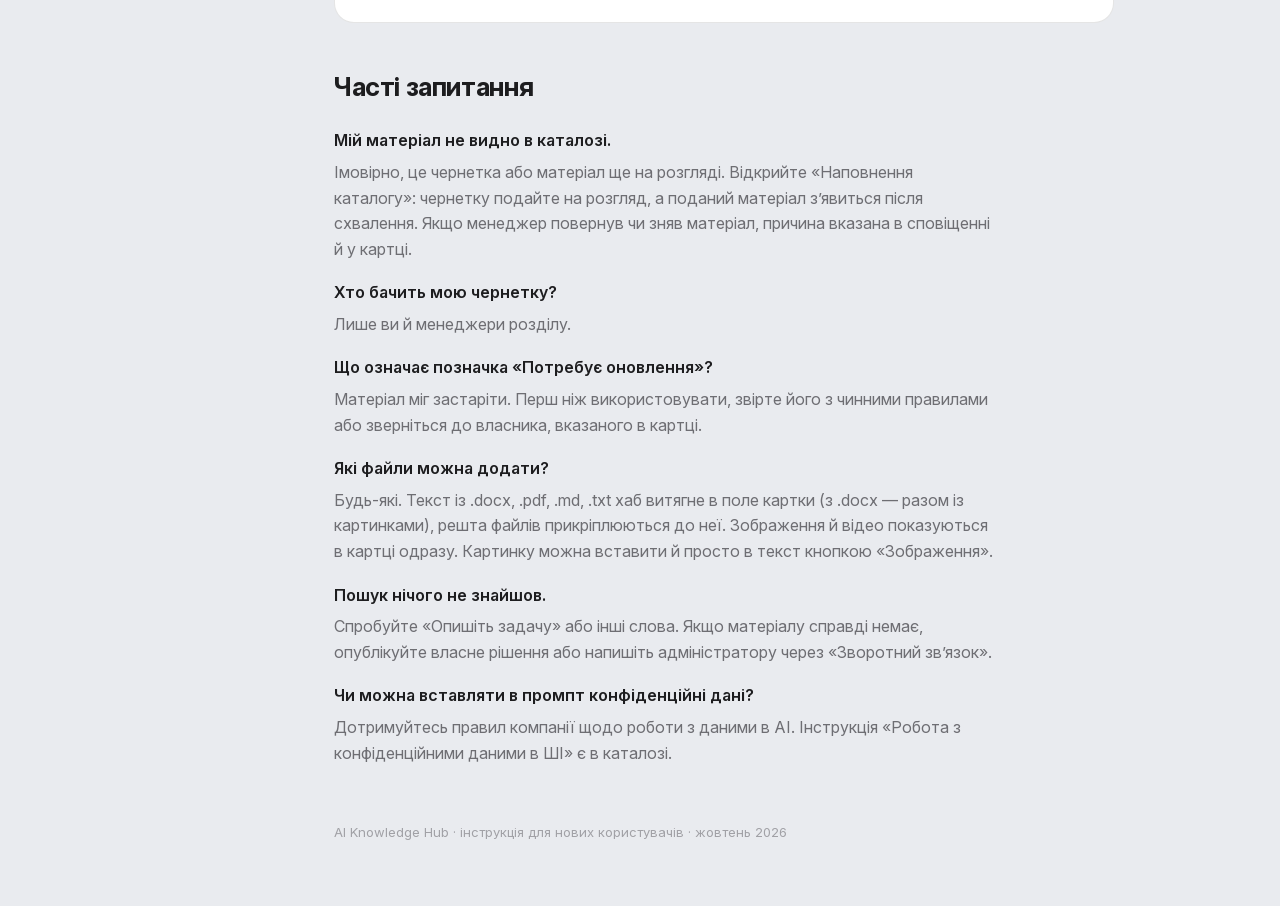
==== commit 8a75758a: "Приховати «Поділитися ідеєю», «Мій розвиток» і три зовнішні розділи - FEATURES у app.js: кнопки «Под" ====
--- a/app/static/guide/index.html
+++ b/app/static/guide/index.html
@@ -276,10 +276,8 @@
       <a href="#publish">Додати матеріал</a>
       <a href="#skill">Додати навичку</a>
       <a href="#mine">Керувати своїм</a>
-      <a href="#idea">Запропонувати ідею</a>
       <b>Бути в курсі</b>
       <a href="#notify">Сповіщення</a>
-      <a href="#learn">Мій розвиток</a>
       <a href="#profile">Профіль і тема</a>
       <a href="#phone">На телефоні</a>
       <a href="#help">Отримати допомогу</a>
@@ -302,7 +300,7 @@
         <h3>Ролі</h3>
         <div class="tbl"><table>
           <tbody>
-            <tr><td>Користувач</td><td>Шукає й використовує матеріали, оцінює, коментує, подає ідеї. Додає власні матеріали й навички та подає їх на розгляд.</td></tr>
+            <tr><td>Користувач</td><td>Шукає й використовує матеріали, оцінює, коментує. Додає власні матеріали й навички та подає їх на розгляд.</td></tr>
             <tr><td>Менеджер розділу</td><td>Усе те саме, а також схвалює або повертає матеріали своїх розділів, редагує, знімає з публікації й видаляє їх.</td></tr>
             <tr><td>Адміністратор</td><td>Модерує будь-який розділ, веде структуру каталогу й маршрути, керує користувачами, ролями й розділами менеджерів.</td></tr>
           </tbody>
@@ -314,7 +312,7 @@
       <p class="chapter">Знайти й використати</p>
       <section id="find">
         <h2>Знайти потрібне</h2>
-        <p>Першою відкривається сторінка <b>«Для вас»</b>: під привітанням ваш рівень роботи з AI, нижче — «Рекомендовано вам» (дібрано за рівнем і тим, що ви вже дивилися) і «Нещодавно додані» (найсвіжіші матеріали каталогу).</p>
+        <p>Першою відкривається сторінка <b>«Для вас»</b>: «Рекомендовано вам» (дібрано за вашим рівнем, підрозділом і тим, що ви вже дивилися) і «Нещодавно додані» (найсвіжіші матеріали каталогу).</p>
         <h3>Якщо знаєте, що шукаєте</h3>
         <ol class="steps">
           <li>Клацніть у поле пошуку вгорі або натисніть <kbd>Ctrl</kbd>+<kbd>K</kbd>.</li>
@@ -474,15 +472,6 @@
         </ul>
       </section>
 
-      <section id="idea">
-        <h2>Запропонувати ідею</h2>
-        <p>Не знайшли потрібного або знаєте, як покращити роботу з AI?</p>
-        <ol class="steps">
-          <li>Натисніть <span class="ui">Поділитися ідеєю</span>: на сторінці «Для вас», у «Матеріалах» або в будь-якій картці.</li>
-          <li>Опишіть суть, бізнес-задачу й очікуваний ефект.</li>
-          <li>Натисніть <span class="ui red">Надіслати</span>. Статус і рішення команди хабу видно в меню профілю, пункт «Мої ідеї».</li>
-        </ol>
-      </section>
 
       <!-- ============ Бути в курсі ============ -->
       <p class="chapter">Бути в курсі</p>
@@ -502,36 +491,20 @@
         </figure>
       </section>
 
-      <section id="learn">
-        <h2>Мій розвиток</h2>
-        <p>У бічній панелі натисніть <b>«Мій розвиток»</b>. Тут ваш рівень роботи з AI і дата, коли його визначено, наступний крок, матеріали для вашого рівня й навчальні маршрути. Сам рівень видно й на сторінці «Для вас» — під привітанням.</p>
-        <h3>Рівень роботи з AI</h3>
-        <p>Рівень визначається за результатами корпоративного тестування. Результат вносить адміністратор, тож самостійно змінити рівень не можна. Під рівнем стоїть дата: «Визначено ДД.ММ.РРРР». Від рівня залежать рекомендації й наступний крок. Поки рівня немає, сторінка так і пише: «Рівень визначається за результатами корпоративного тестування».</p>
-        <h3>Навчальні маршрути</h3>
-        <ol class="steps">
-          <li>Відкрийте маршрут на сторінці «Мій розвиток» і натисніть <span class="ui red">Продовжити</span>.</li>
-          <li>Пройдений крок позначайте кнопкою з його номером. Прогрес видно на тій самій сторінці.</li>
-        </ol>
-        <figure class="shot">
-          <button class="zoom" type="button" data-full="img/14-development.jpg" aria-label="Збільшити знімок сторінки «Мій розвиток»">
-            <img src="img/14-development.jpg" width="1920" height="1200" loading="lazy" alt="Сторінка «Мій розвиток»: рівень Integrator із датою визначення, драбина рівнів, наступний крок і матеріали для рівня">
-          </button>
-        </figure>
-      </section>
 
       <section id="profile">
         <h2>Профіль і тема</h2>
         <div class="split">
           <ul class="dots">
             <li>Натисніть <b>аватар</b> у правому верхньому куті.</li>
-            <li><b>Обране</b>, <b>Мої ідеї</b>, <b>Мій контент</b>: особисті списки.</li>
+            <li><b>Обране</b> й <b>Мій контент</b> (якщо ви відповідаєте за матеріали): особисті списки.</li>
             <li><b>Знайомство з інтерфейсом</b>: ще раз пройти підказки по екрану.</li>
             <li><b>Тема</b>: світла або темна.</li>
             <li><b>Вийти</b>: завершити роботу. Інколи, не частіше разу на місяць, хаб попросить перед виходом оцінити його одним кліком; це можна пропустити. Якщо закрити вкладку без «Вийти», це питання з’явиться на початку наступного сеансу.</li>
           </ul>
           <figure class="shot phone">
             <button class="zoom" type="button" data-full="img/11-profile.jpg" aria-label="Збільшити знімок меню профілю">
-              <img src="img/11-profile.jpg" width="423" height="453" loading="lazy" alt="Меню профілю: Обране, Мої ідеї, Мій контент, Тема, Вийти">
+              <img src="img/11-profile.jpg" width="423" height="404" loading="lazy" alt="Меню профілю: Обране, Мій контент, знайомство з інтерфейсом, тема, Вийти">
             </button>
           </figure>
         </div>
@@ -593,14 +566,12 @@
           <dd>Імовірно, це чернетка або матеріал ще на розгляді. Відкрийте «Наповнення каталогу»: чернетку подайте на розгляд, а поданий матеріал з’явиться після схвалення. Якщо менеджер повернув чи зняв матеріал, причина вказана в сповіщенні й у картці.</dd>
           <dt>Хто бачить мою чернетку?</dt>
           <dd>Лише ви й менеджери розділу.</dd>
-          <dt>Як змінити свій рівень?</dt>
-          <dd>Рівень визначає корпоративне тестування, а вносить адміністратор. Якщо він не збігається з вашим результатом, напишіть через «Зворотний зв’язок».</dd>
           <dt>Що означає позначка «Потребує оновлення»?</dt>
           <dd>Матеріал міг застаріти. Перш ніж використовувати, звірте його з чинними правилами або зверніться до власника, вказаного в картці.</dd>
           <dt>Які файли можна додати?</dt>
           <dd>Будь-які. Текст із .docx, .pdf, .md, .txt хаб витягне в поле картки (з .docx — разом із картинками), решта файлів прикріплюються до неї. Зображення й відео показуються в картці одразу. Картинку можна вставити й просто в текст кнопкою «Зображення».</dd>
           <dt>Пошук нічого не знайшов.</dt>
-          <dd>Спробуйте «Опишіть задачу» або інші слова. Якщо матеріалу справді немає, натисніть «Поділитися ідеєю» чи опублікуйте власне рішення.</dd>
+          <dd>Спробуйте «Опишіть задачу» або інші слова. Якщо матеріалу справді немає, опублікуйте власне рішення або напишіть адміністратору через «Зворотний зв’язок».</dd>
           <dt>Чи можна вставляти в промпт конфіденційні дані?</dt>
           <dd>Дотримуйтесь правил компанії щодо роботи з даними в AI. Інструкція «Робота з конфіденційними даними в ШІ» є в каталозі.</dd>
         </dl>
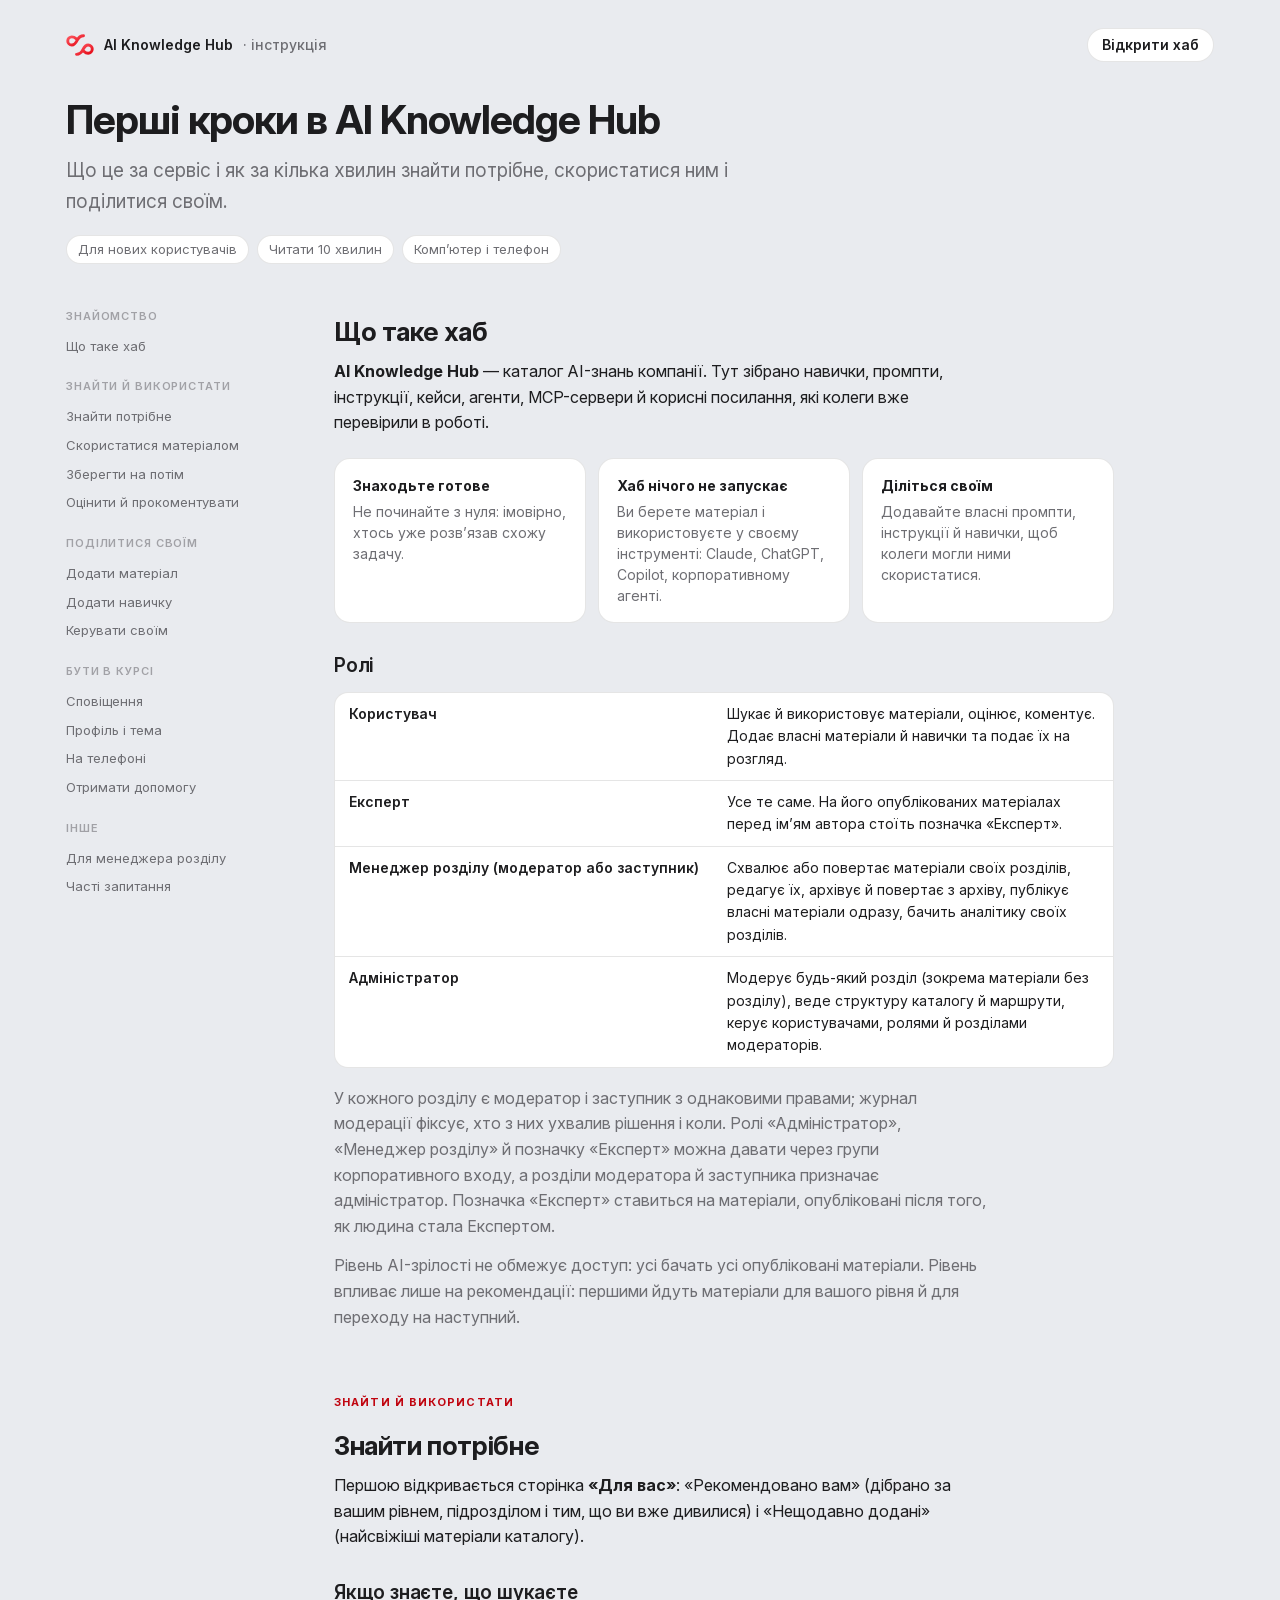
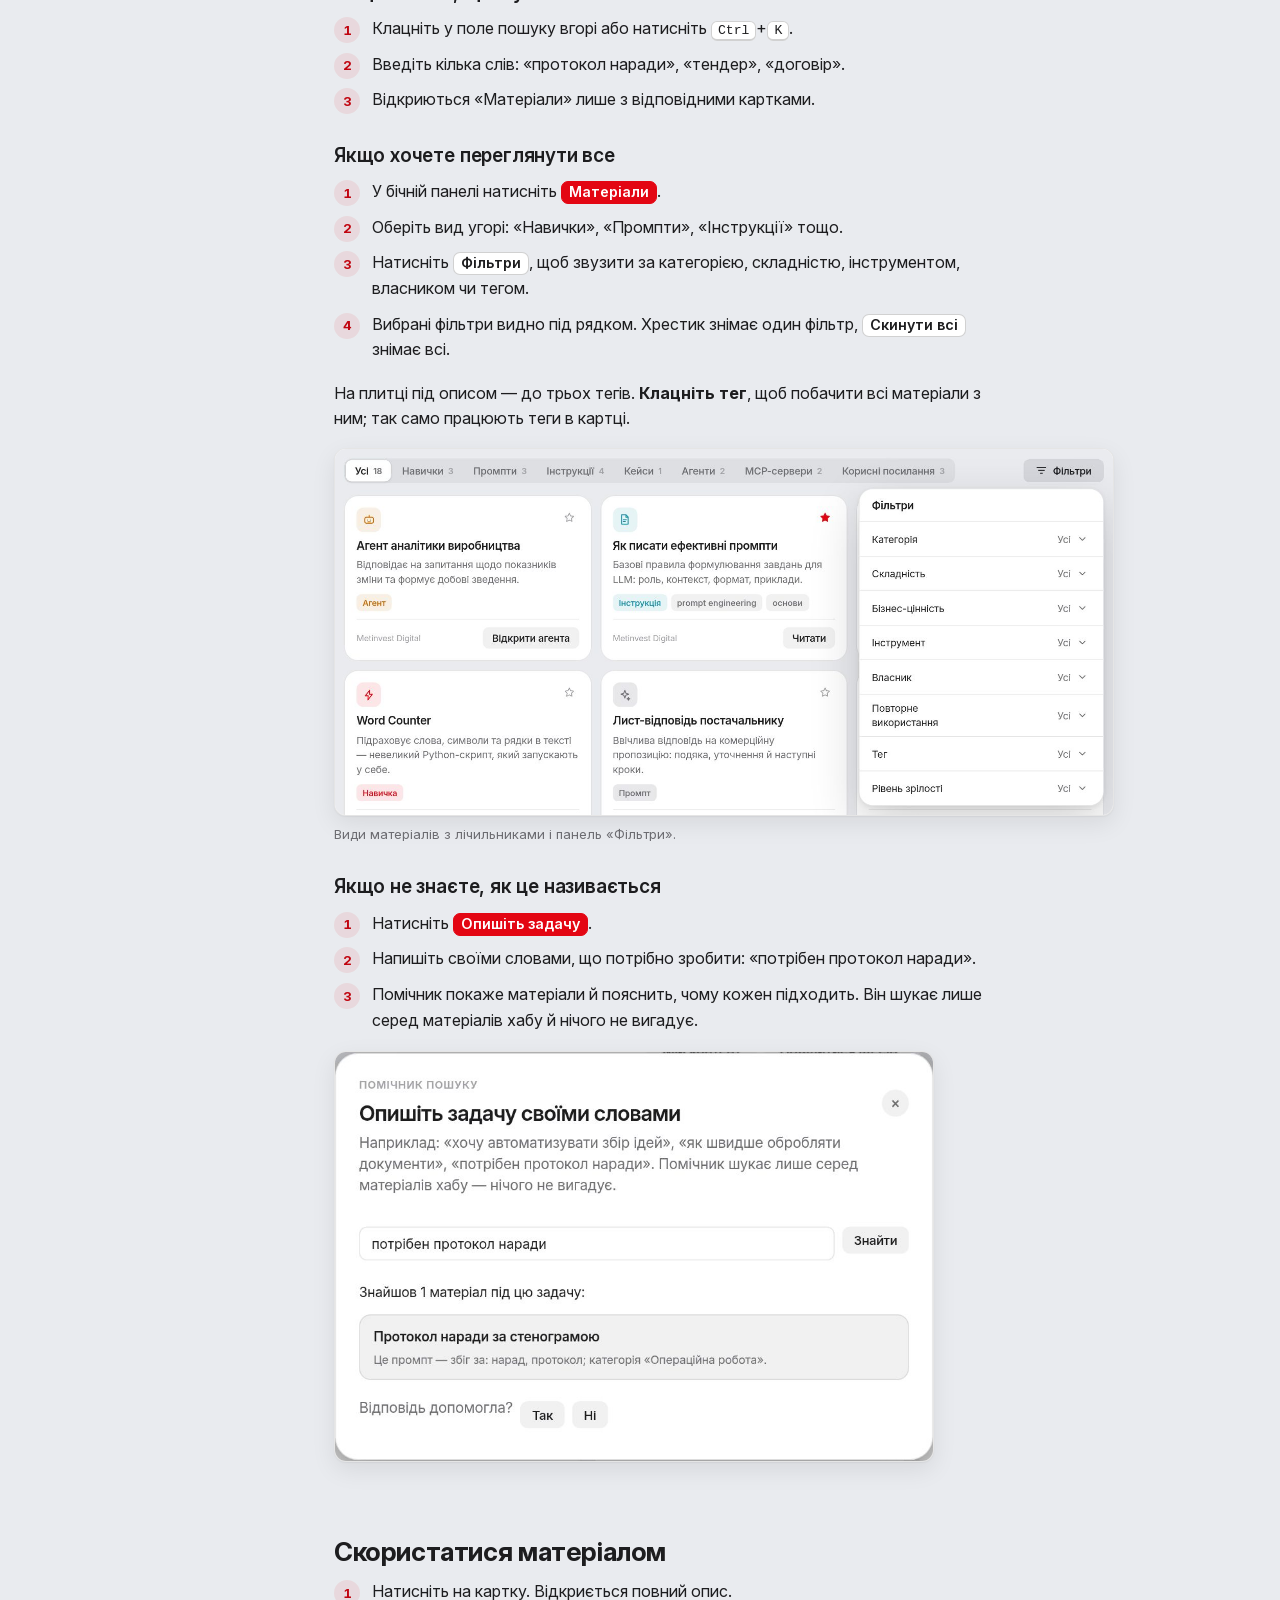
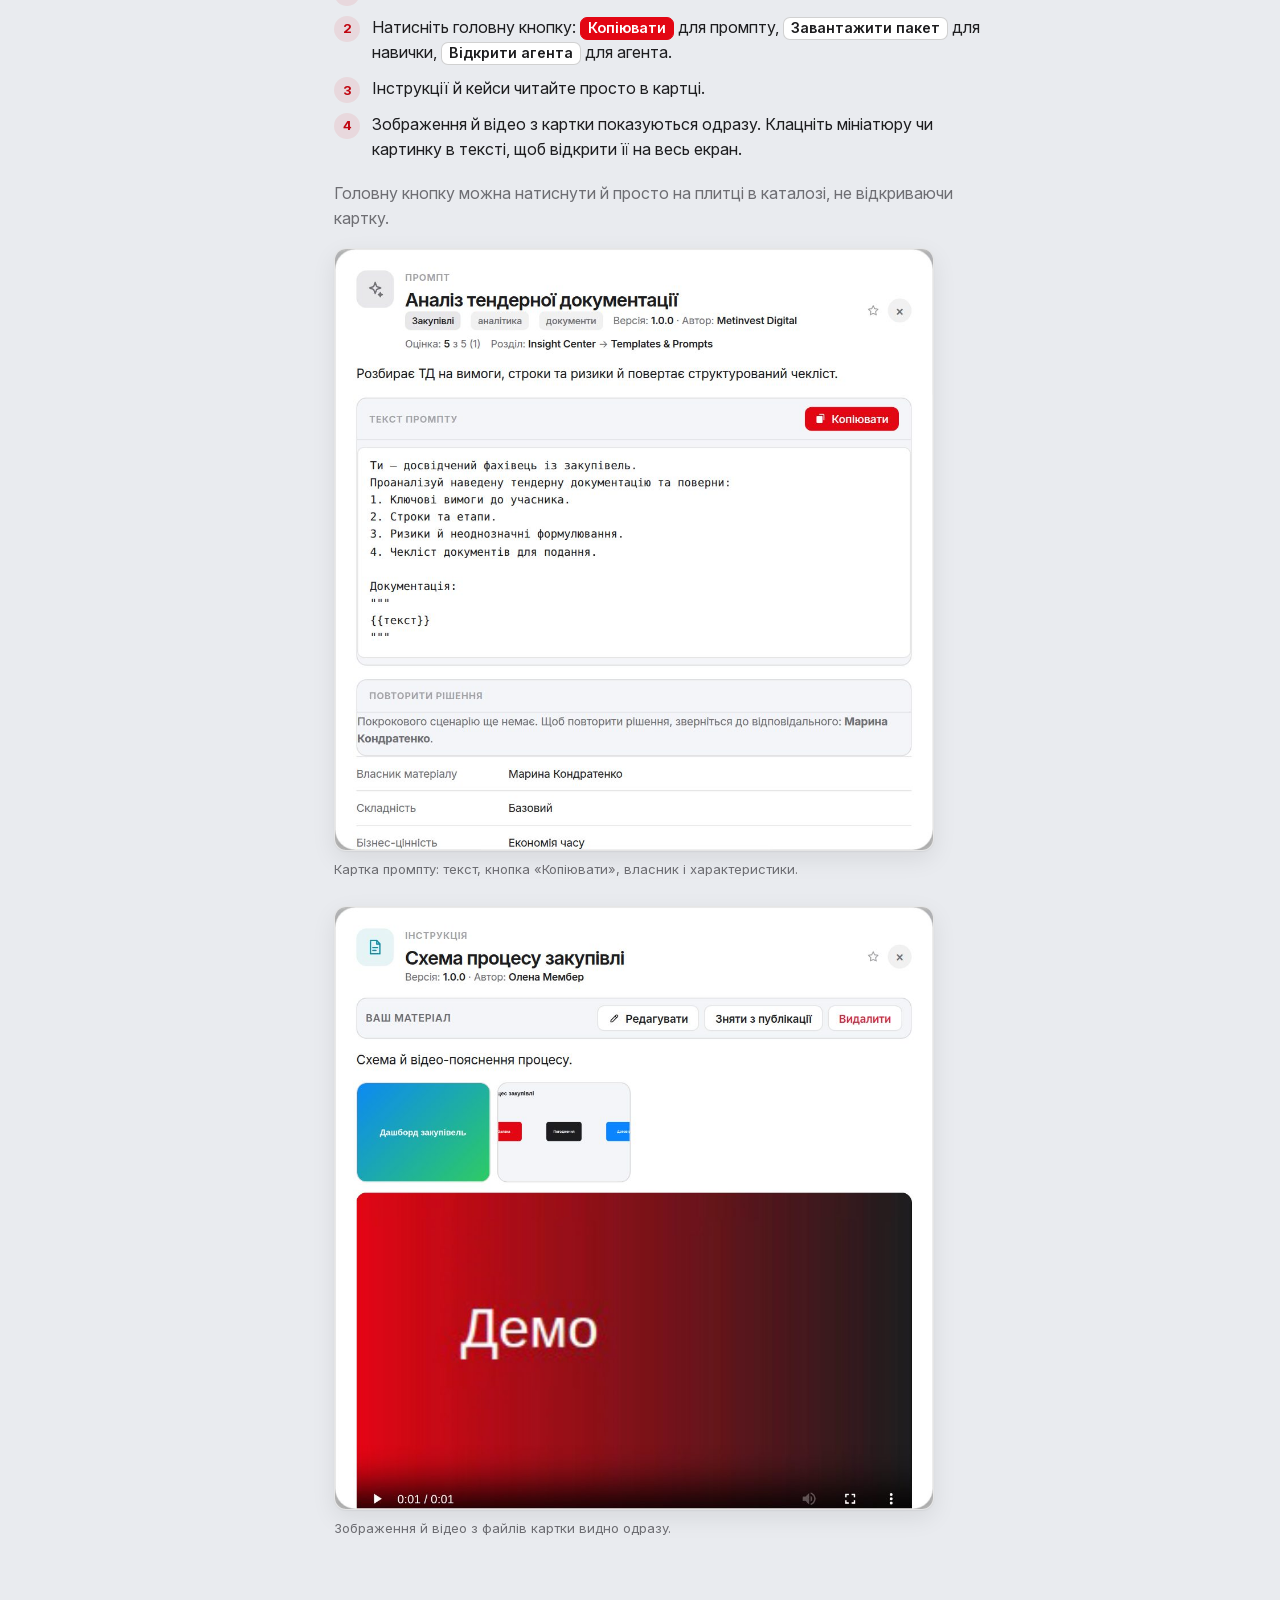
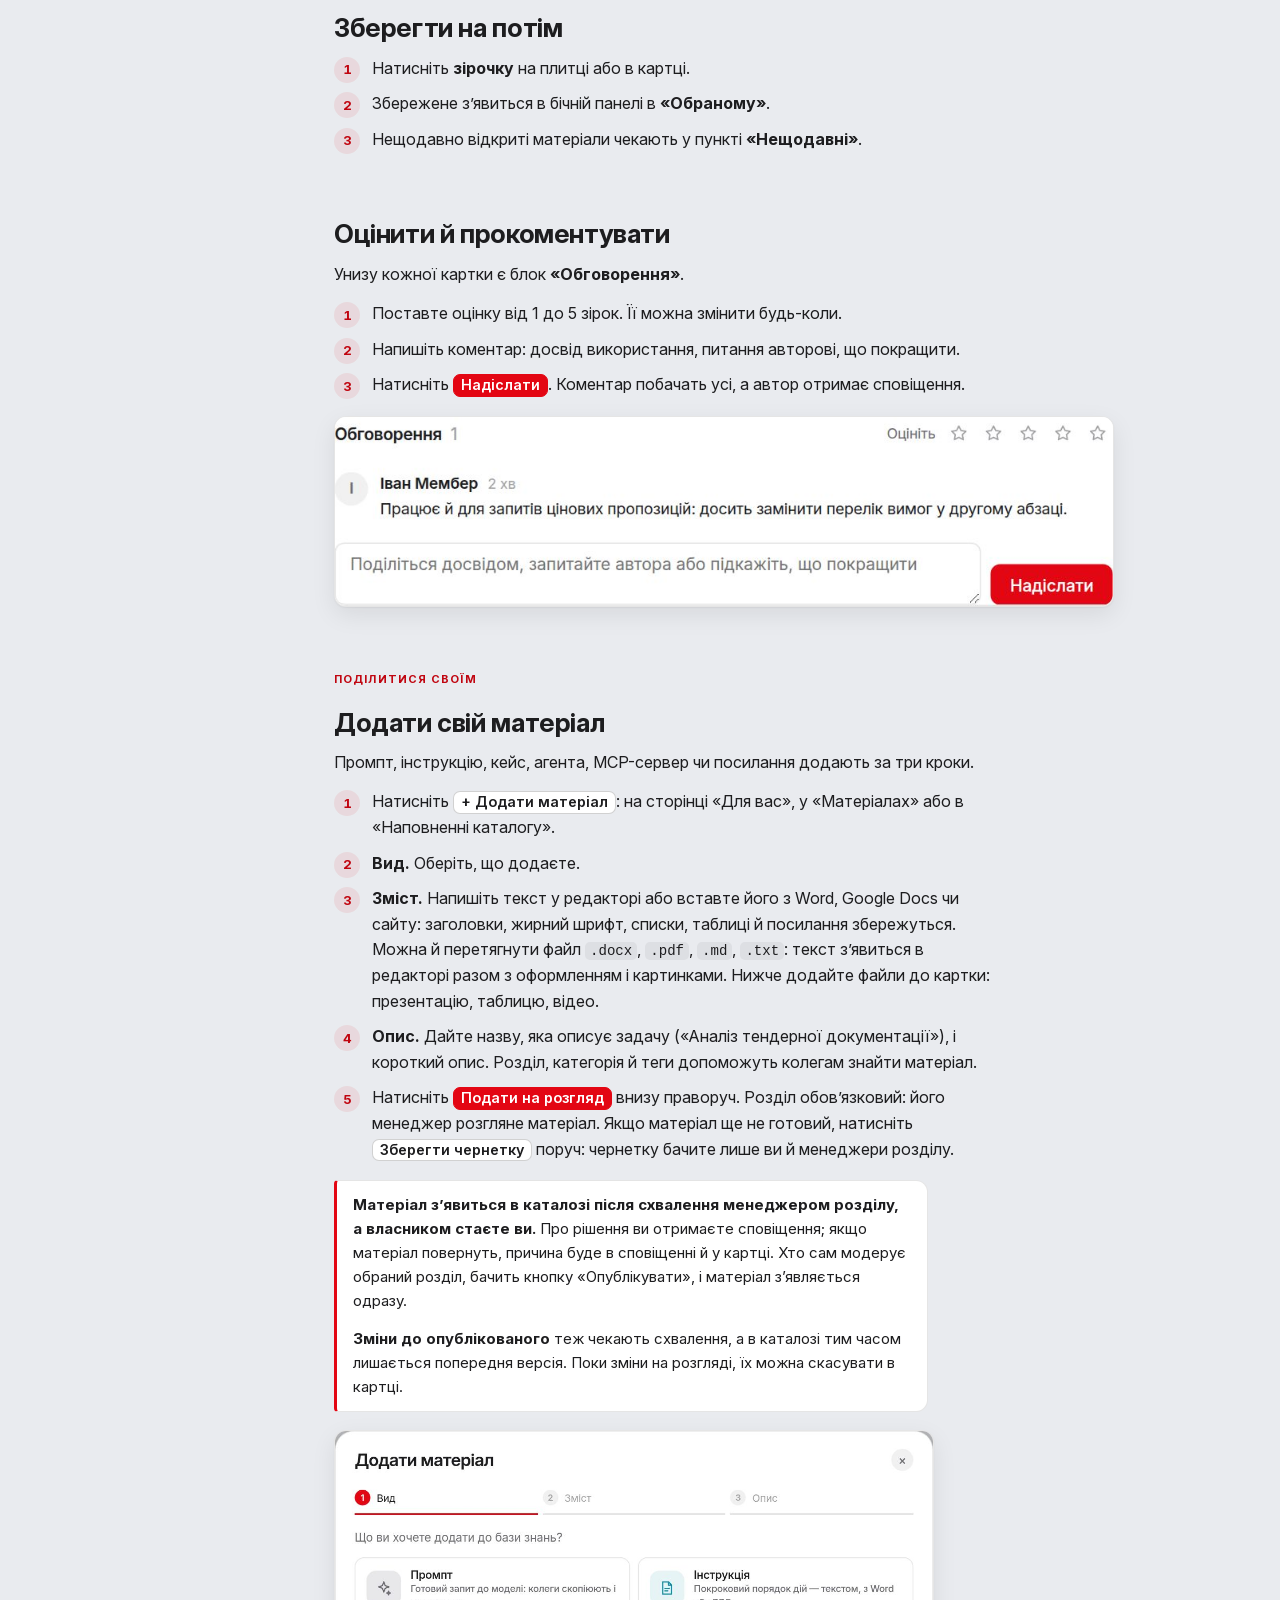
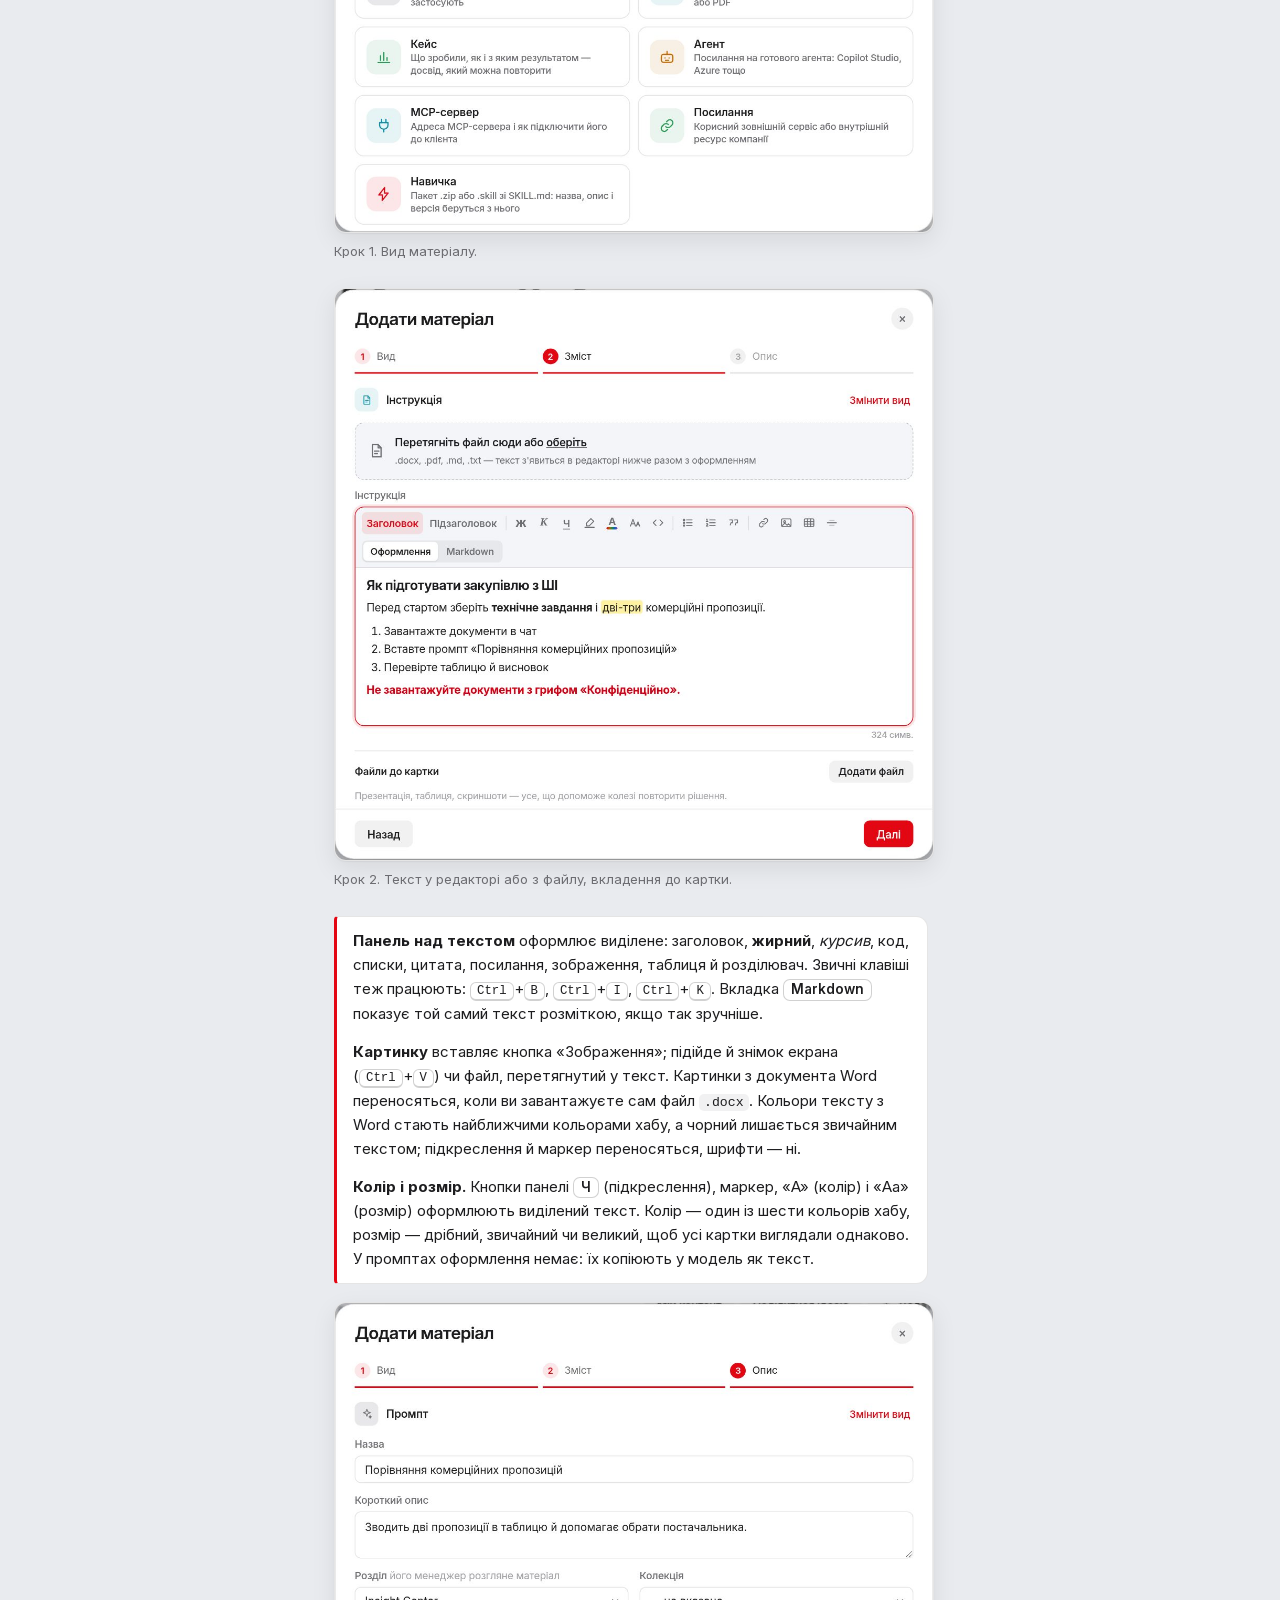
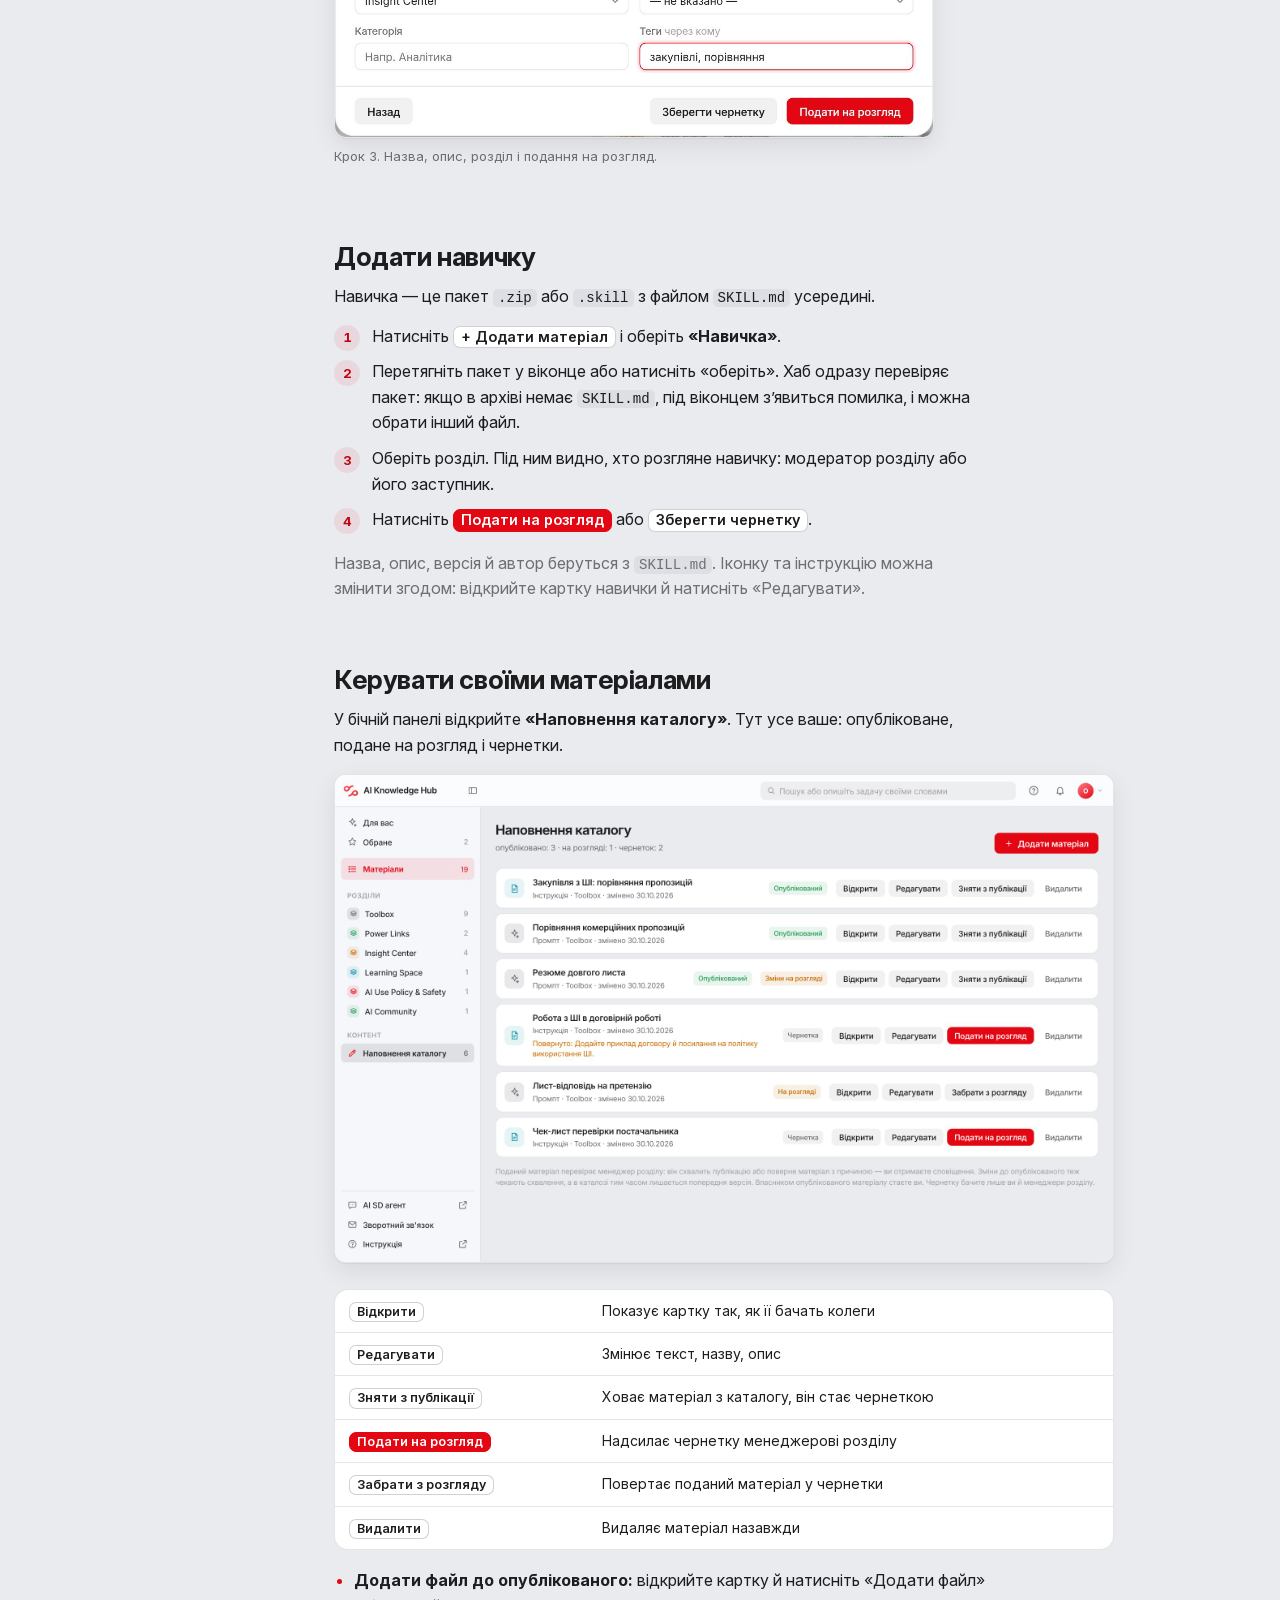
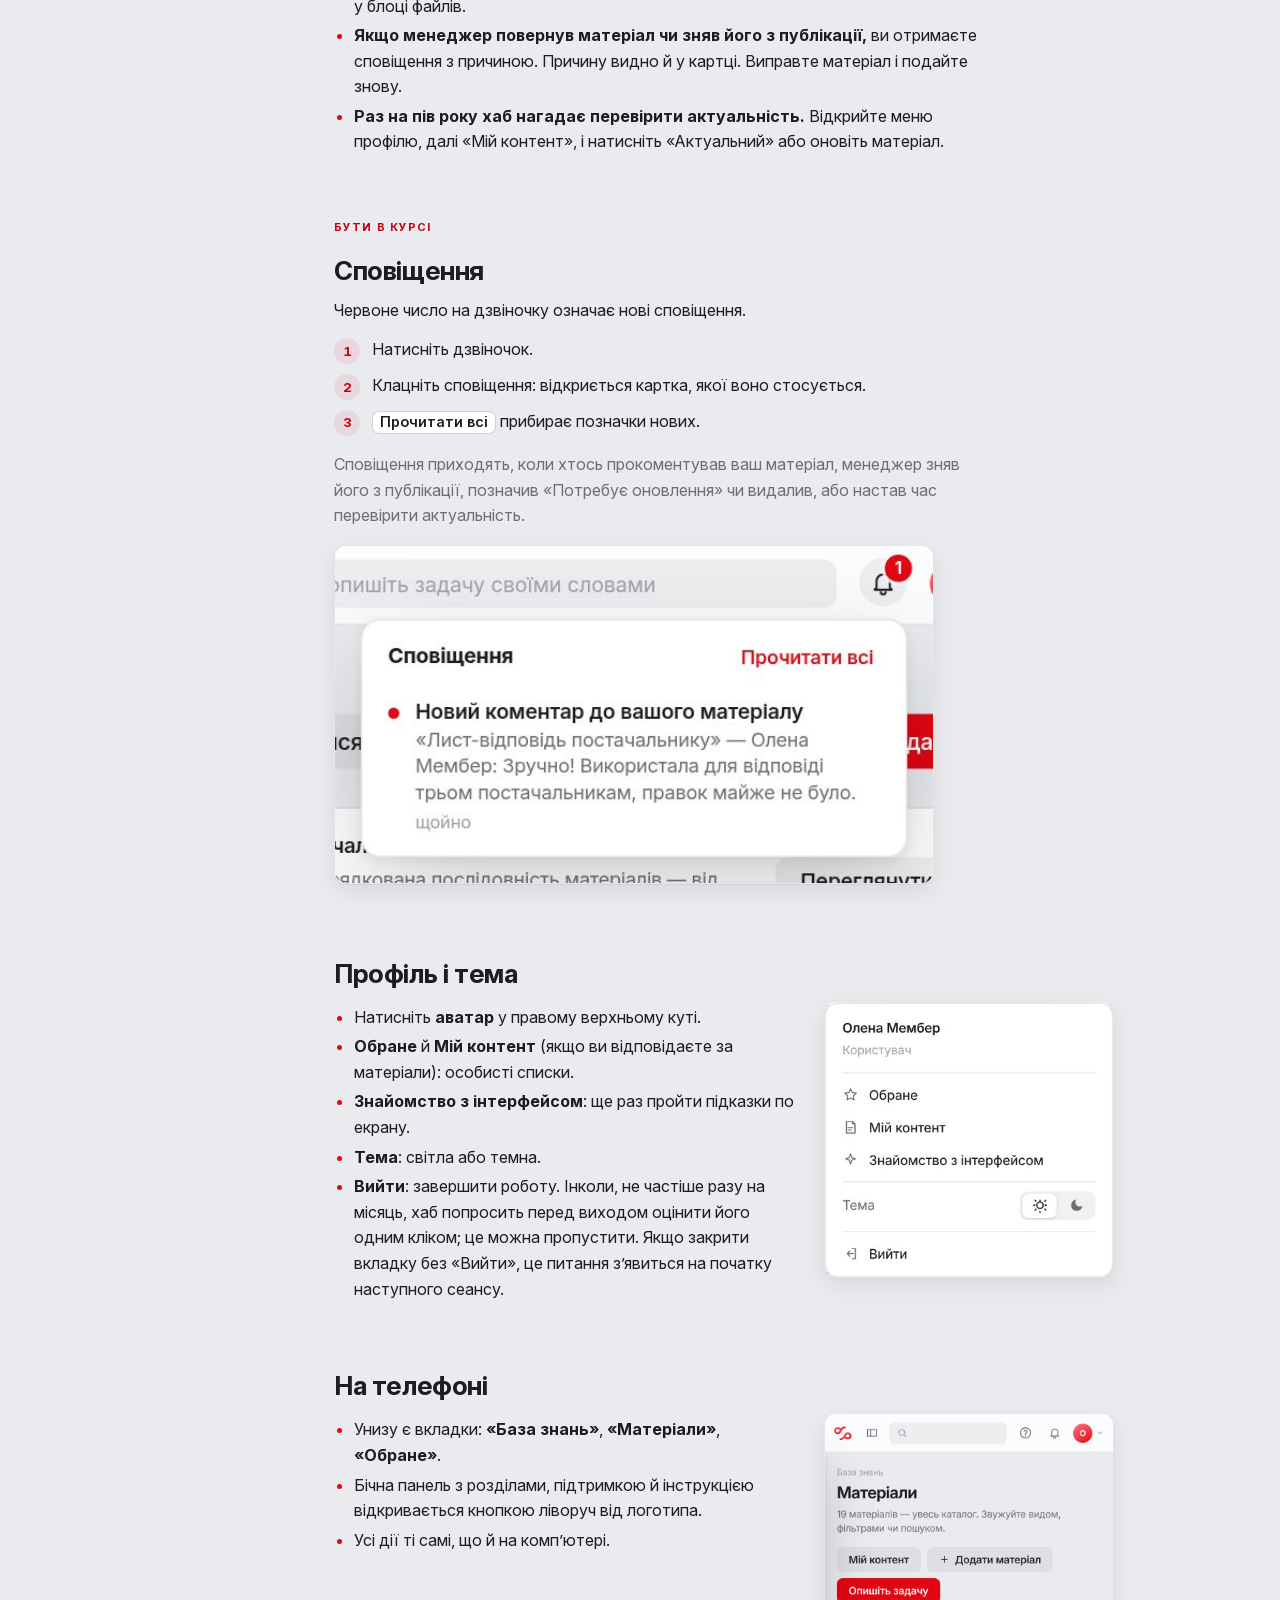
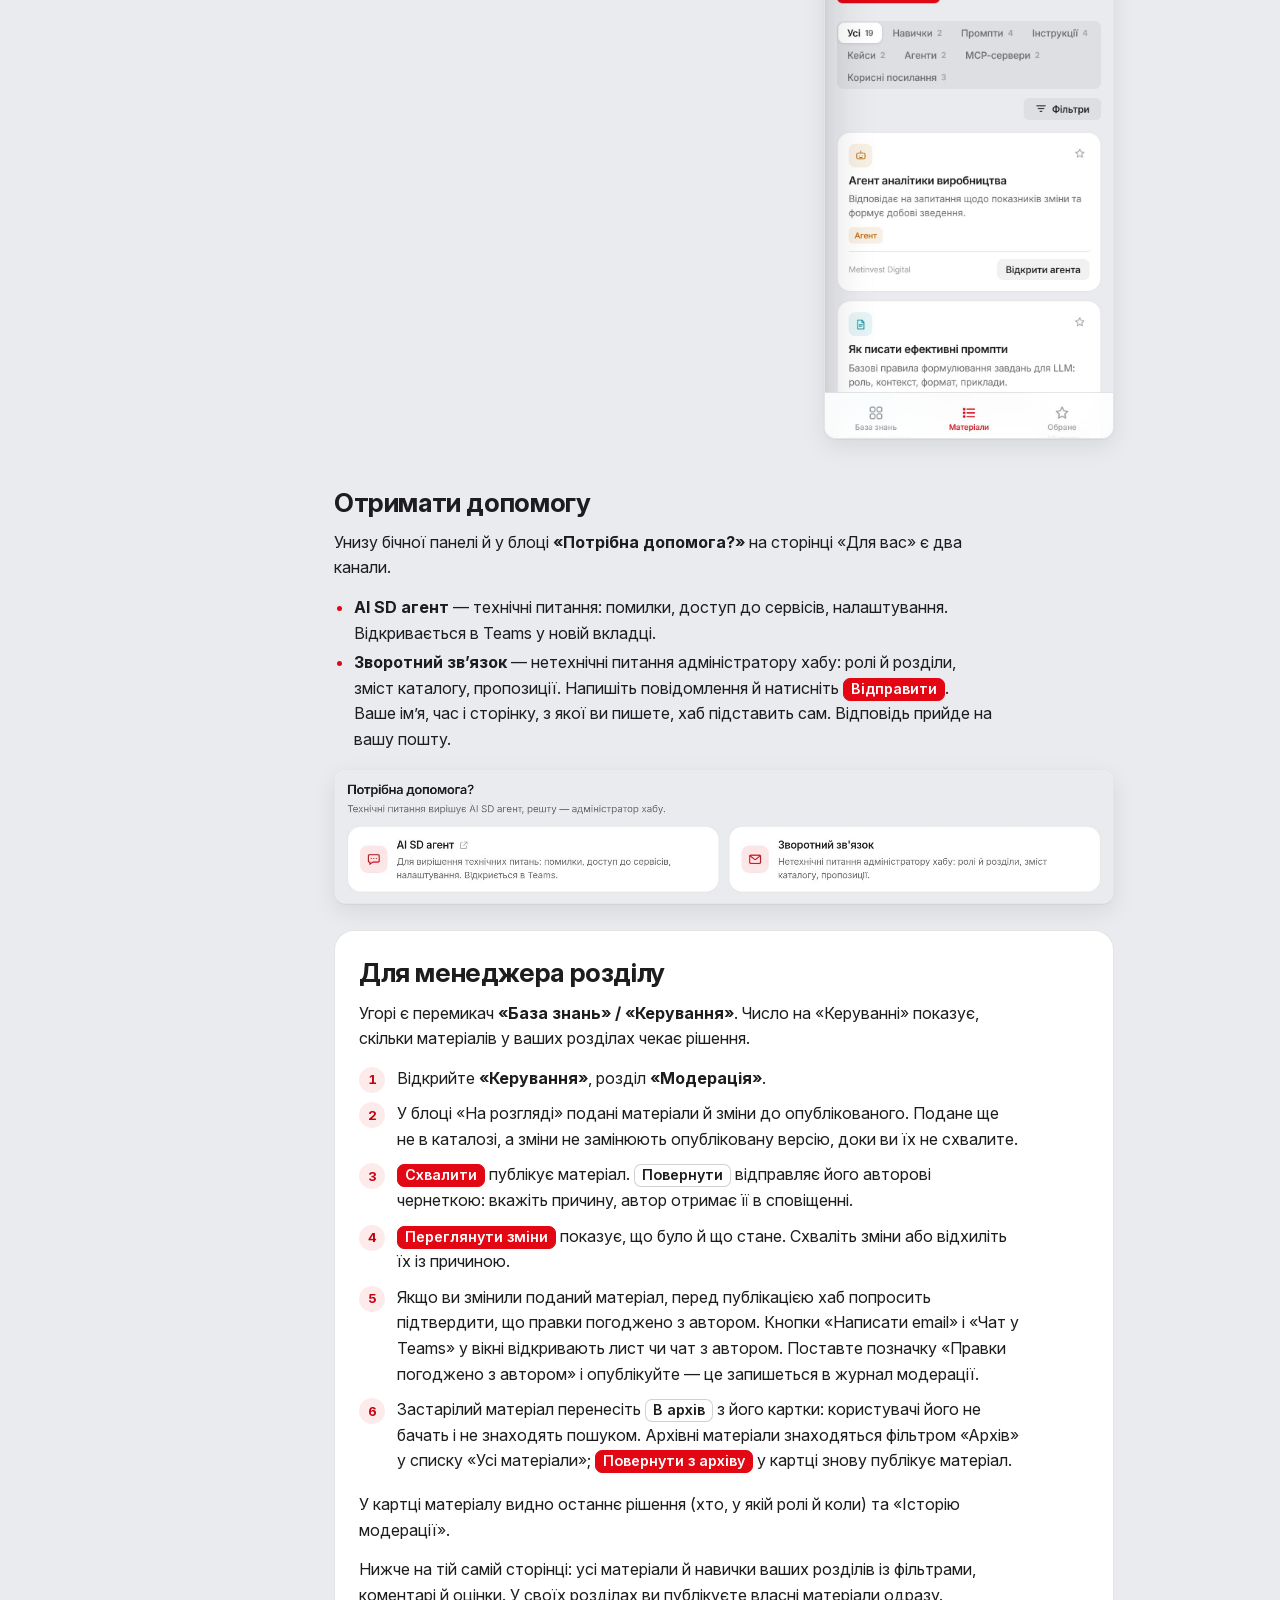
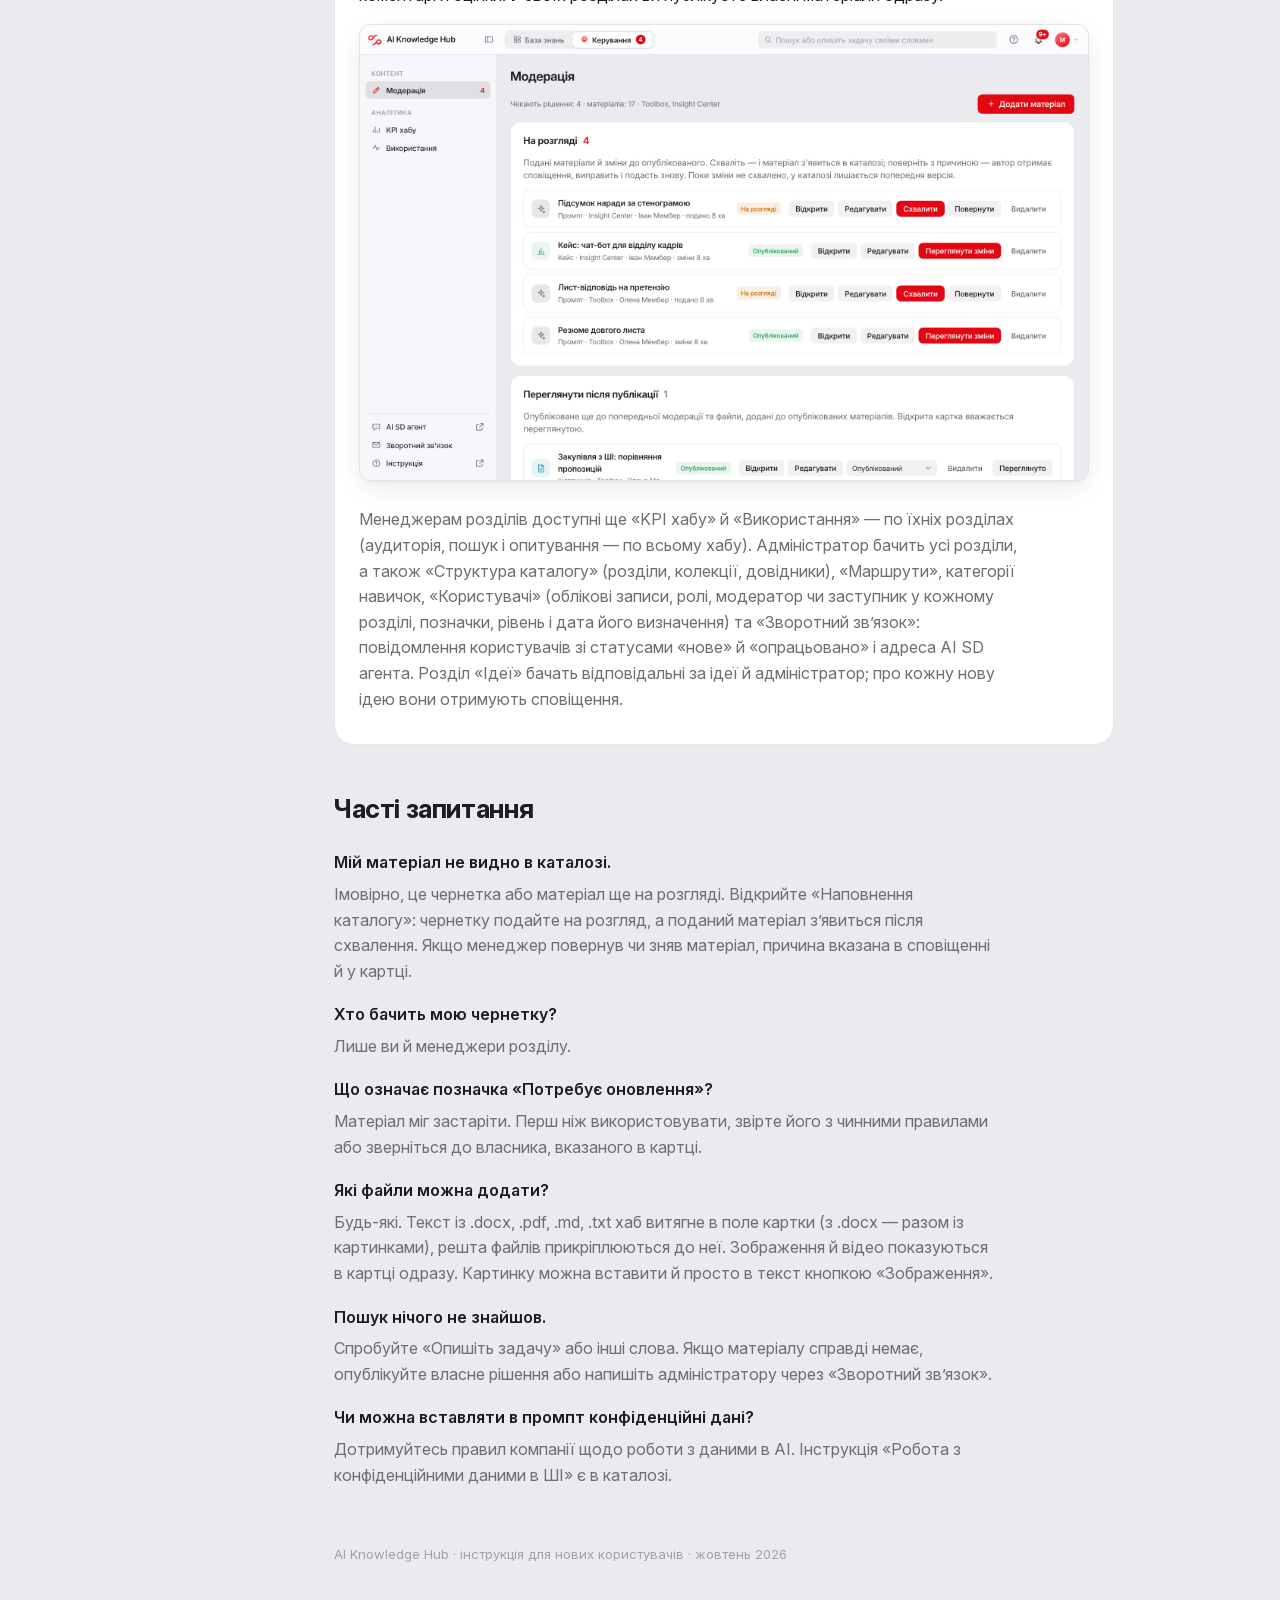
==== commit 27c9eed6: "Модерація за розділами: модератор і заступник, погодження правок, архів, ролі з груп Entra - DEV-0: " ====
--- a/app/static/guide/index.html
+++ b/app/static/guide/index.html
@@ -301,11 +301,13 @@
         <div class="tbl"><table>
           <tbody>
             <tr><td>Користувач</td><td>Шукає й використовує матеріали, оцінює, коментує. Додає власні матеріали й навички та подає їх на розгляд.</td></tr>
-            <tr><td>Менеджер розділу</td><td>Усе те саме, а також схвалює або повертає матеріали своїх розділів, редагує, знімає з публікації й видаляє їх.</td></tr>
-            <tr><td>Адміністратор</td><td>Модерує будь-який розділ, веде структуру каталогу й маршрути, керує користувачами, ролями й розділами менеджерів.</td></tr>
+            <tr><td>Експерт</td><td>Усе те саме. На його опублікованих матеріалах перед ім’ям автора стоїть позначка «Експерт».</td></tr>
+            <tr><td>Менеджер розділу (модератор або заступник)</td><td>Схвалює або повертає матеріали своїх розділів, редагує їх, архівує й повертає з архіву, публікує власні матеріали одразу, бачить аналітику своїх розділів.</td></tr>
+            <tr><td>Адміністратор</td><td>Модерує будь-який розділ (зокрема матеріали без розділу), веде структуру каталогу й маршрути, керує користувачами, ролями й розділами модераторів.</td></tr>
           </tbody>
         </table></div>
-        <p class="muted">Ролі призначає адміністратор. Він же ставить у профілі позначки «Експерт» і «Відповідальний за ідеї». Матеріали, які людина опублікувала з позначкою «Експерт», мають напис «Експерт» перед ім’ям автора на плитці й у картці.</p>
+        <p class="muted">У кожного розділу є модератор і заступник з однаковими правами; журнал модерації фіксує, хто з них ухвалив рішення і коли. Ролі «Адміністратор», «Менеджер розділу» й позначку «Експерт» можна давати через групи корпоративного входу, а розділи модератора й заступника призначає адміністратор. Позначка «Експерт» ставиться на матеріали, опубліковані після того, як людина стала Експертом.</p>
+        <p class="muted">Рівень AI-зрілості не обмежує доступ: усі бачать усі опубліковані матеріали. Рівень впливає лише на рекомендації: першими йдуть матеріали для вашого рівня й для переходу на наступний.</p>
       </section>
 
       <!-- ============ Знайти й використати ============ -->
@@ -441,7 +443,8 @@
         <p>Навичка — це пакет <code>.zip</code> або <code>.skill</code> з файлом <code>SKILL.md</code> усередині.</p>
         <ol class="steps">
           <li>Натисніть <span class="ui">+ Додати матеріал</span> і оберіть <b>«Навичка»</b>.</li>
-          <li>Перетягніть пакет у віконце або натисніть «оберіть», нижче оберіть розділ.</li>
+          <li>Перетягніть пакет у віконце або натисніть «оберіть». Хаб одразу перевіряє пакет: якщо в архіві немає <code>SKILL.md</code>, під віконцем з’явиться помилка, і можна обрати інший файл.</li>
+          <li>Оберіть розділ. Під ним видно, хто розгляне навичку: модератор розділу або його заступник.</li>
           <li>Натисніть <span class="ui red">Подати на розгляд</span> або <span class="ui">Зберегти чернетку</span>.</li>
         </ol>
         <p class="muted">Назва, опис, версія й автор беруться з <code>SKILL.md</code>. Іконку та інструкцію можна змінити згодом: відкрийте картку навички й натисніть «Редагувати».</p>
@@ -549,14 +552,17 @@
           <li>У блоці «На розгляді» подані матеріали й зміни до опублікованого. Подане ще не в каталозі, а зміни не замінюють опубліковану версію, доки ви їх не схвалите.</li>
           <li><span class="ui red">Схвалити</span> публікує матеріал. <span class="ui">Повернути</span> відправляє його авторові чернеткою: вкажіть причину, автор отримає її в сповіщенні.</li>
           <li><span class="ui red">Переглянути зміни</span> показує, що було й що стане. Схваліть зміни або відхиліть їх із причиною.</li>
-        </ol>
+          <li>Якщо ви змінили поданий матеріал, перед публікацією хаб попросить підтвердити, що правки погоджено з автором. Кнопки «Написати email» і «Чат у Teams» у вікні відкривають лист чи чат з автором. Поставте позначку «Правки погоджено з автором» і опублікуйте — це запишеться в журнал модерації.</li>
+          <li>Застарілий матеріал перенесіть <span class="ui">В архів</span> з його картки: користувачі його не бачать і не знаходять пошуком. Архівні матеріали знаходяться фільтром «Архів» у списку «Усі матеріали»; <span class="ui red">Повернути з архіву</span> у картці знову публікує матеріал.</li>
+        </ol>
+        <p>У картці матеріалу видно останнє рішення (хто, у якій ролі й коли) та «Історію модерації».</p>
         <p>Нижче на тій самій сторінці: усі матеріали й навички ваших розділів із фільтрами, коментарі й оцінки. У своїх розділах ви публікуєте власні матеріали одразу.</p>
         <figure class="shot">
           <button class="zoom" type="button" data-full="img/13-manager.jpg" aria-label="Збільшити знімок консолі менеджера">
             <img src="img/13-manager.jpg" width="1920" height="1200" loading="lazy" alt="«Керування», «Модерація»: черга «На розгляді» і список усіх матеріалів розділів менеджера">
           </button>
         </figure>
-        <p class="muted">Менеджерам розділів доступні ще «KPI хабу» й «Використання» — по їхніх розділах (аудиторія, пошук і опитування — по всьому хабу). Адміністратор бачить усі розділи, а також «Структура каталогу» (розділи, колекції, довідники), «Маршрути», категорії навичок, «Користувачі» (облікові записи, ролі, розділи менеджерів, позначки, рівень і дата його визначення) та «Зворотний зв’язок»: повідомлення користувачів зі статусами «нове» й «опрацьовано» і адреса AI SD агента. Розділ «Ідеї» бачать відповідальні за ідеї й адміністратор; про кожну нову ідею вони отримують сповіщення.</p>
+        <p class="muted">Менеджерам розділів доступні ще «KPI хабу» й «Використання» — по їхніх розділах (аудиторія, пошук і опитування — по всьому хабу). Адміністратор бачить усі розділи, а також «Структура каталогу» (розділи, колекції, довідники), «Маршрути», категорії навичок, «Користувачі» (облікові записи, ролі, модератор чи заступник у кожному розділі, позначки, рівень і дата його визначення) та «Зворотний зв’язок»: повідомлення користувачів зі статусами «нове» й «опрацьовано» і адреса AI SD агента. Розділ «Ідеї» бачать відповідальні за ідеї й адміністратор; про кожну нову ідею вони отримують сповіщення.</p>
       </div>
 
       <section id="faq">
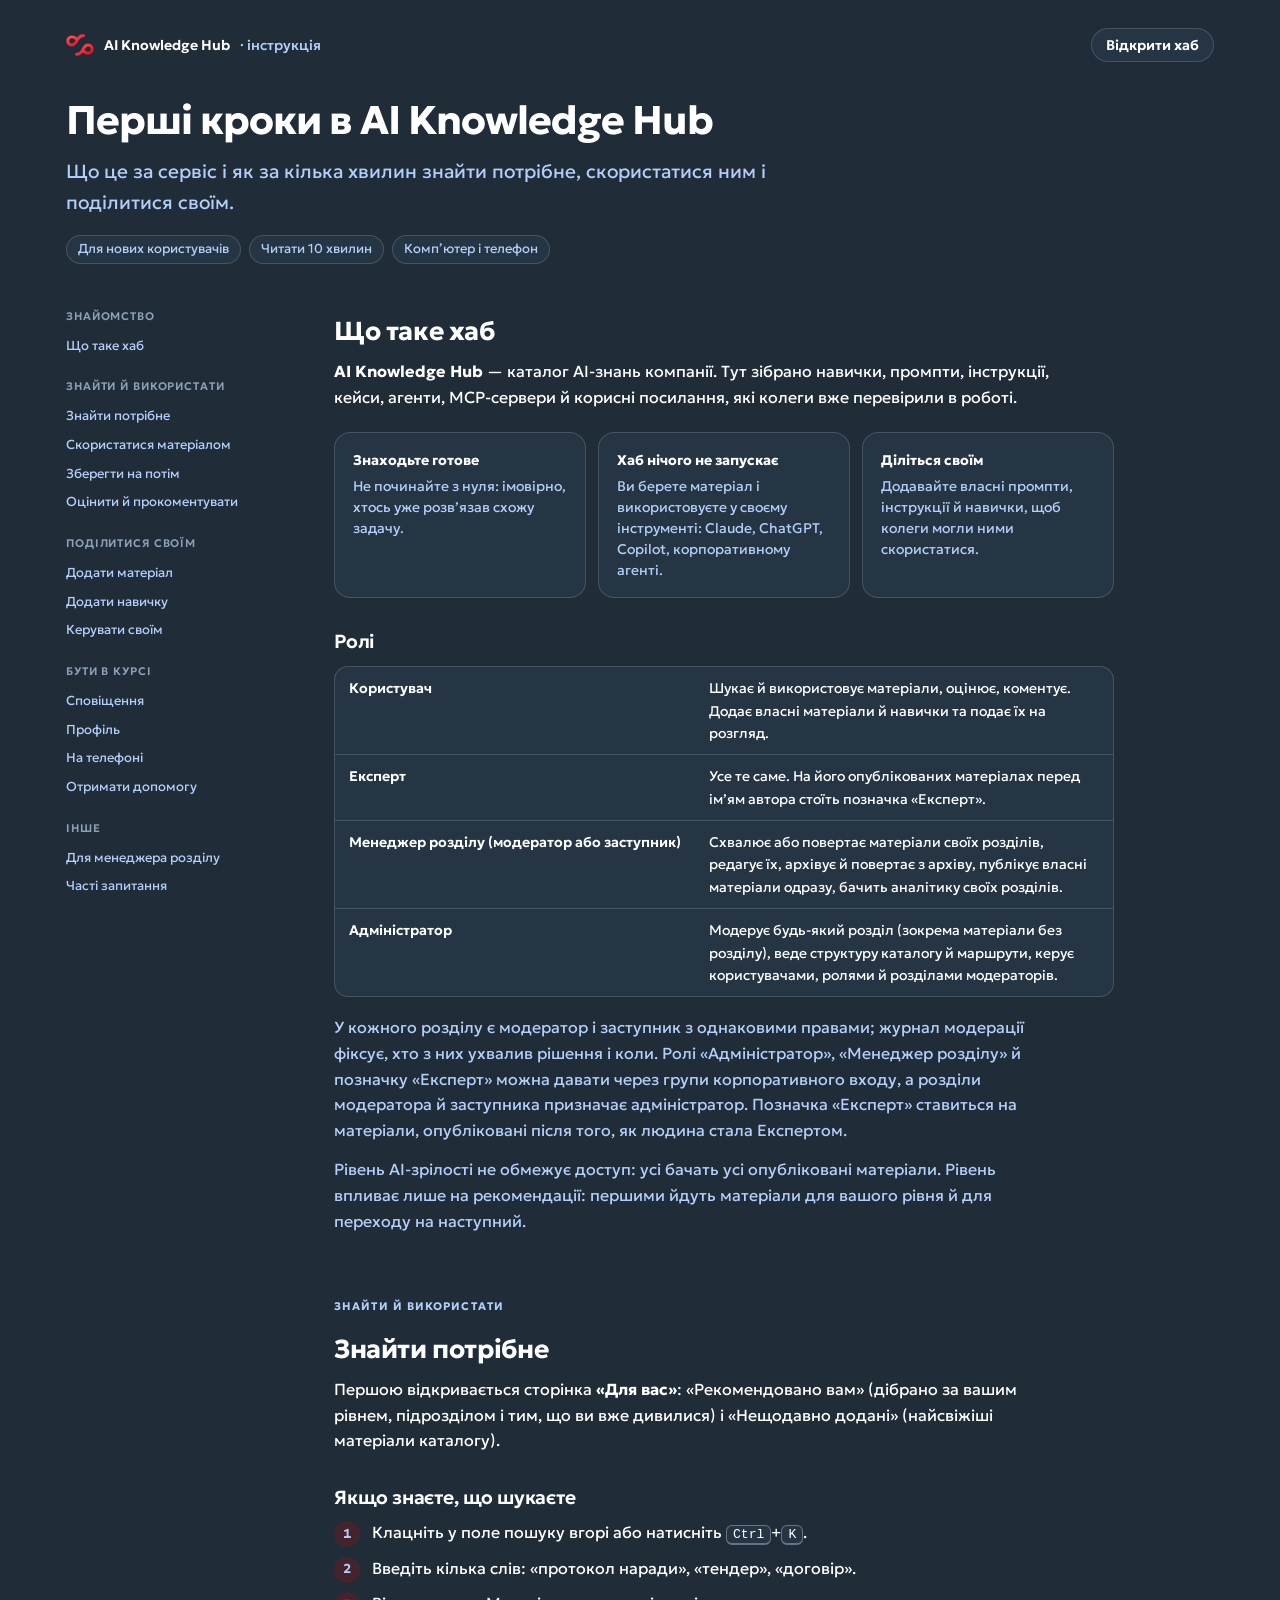
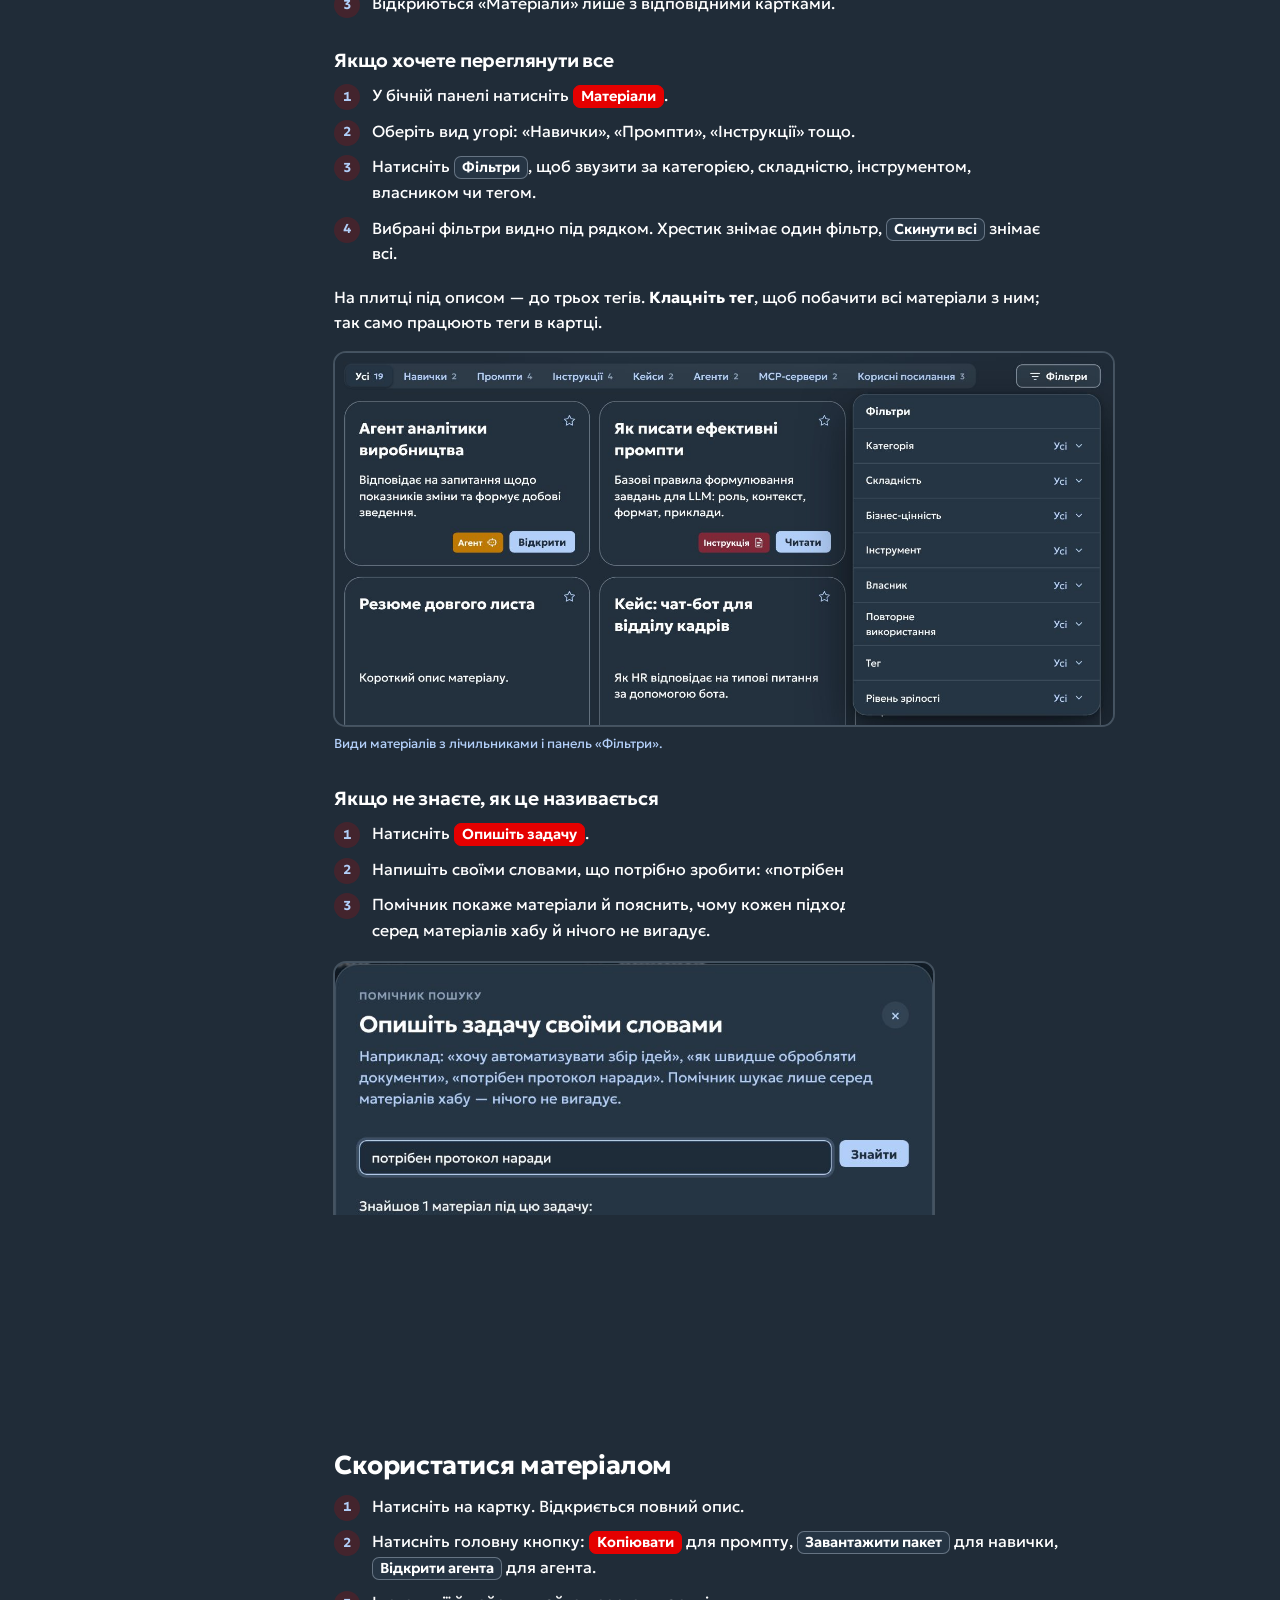
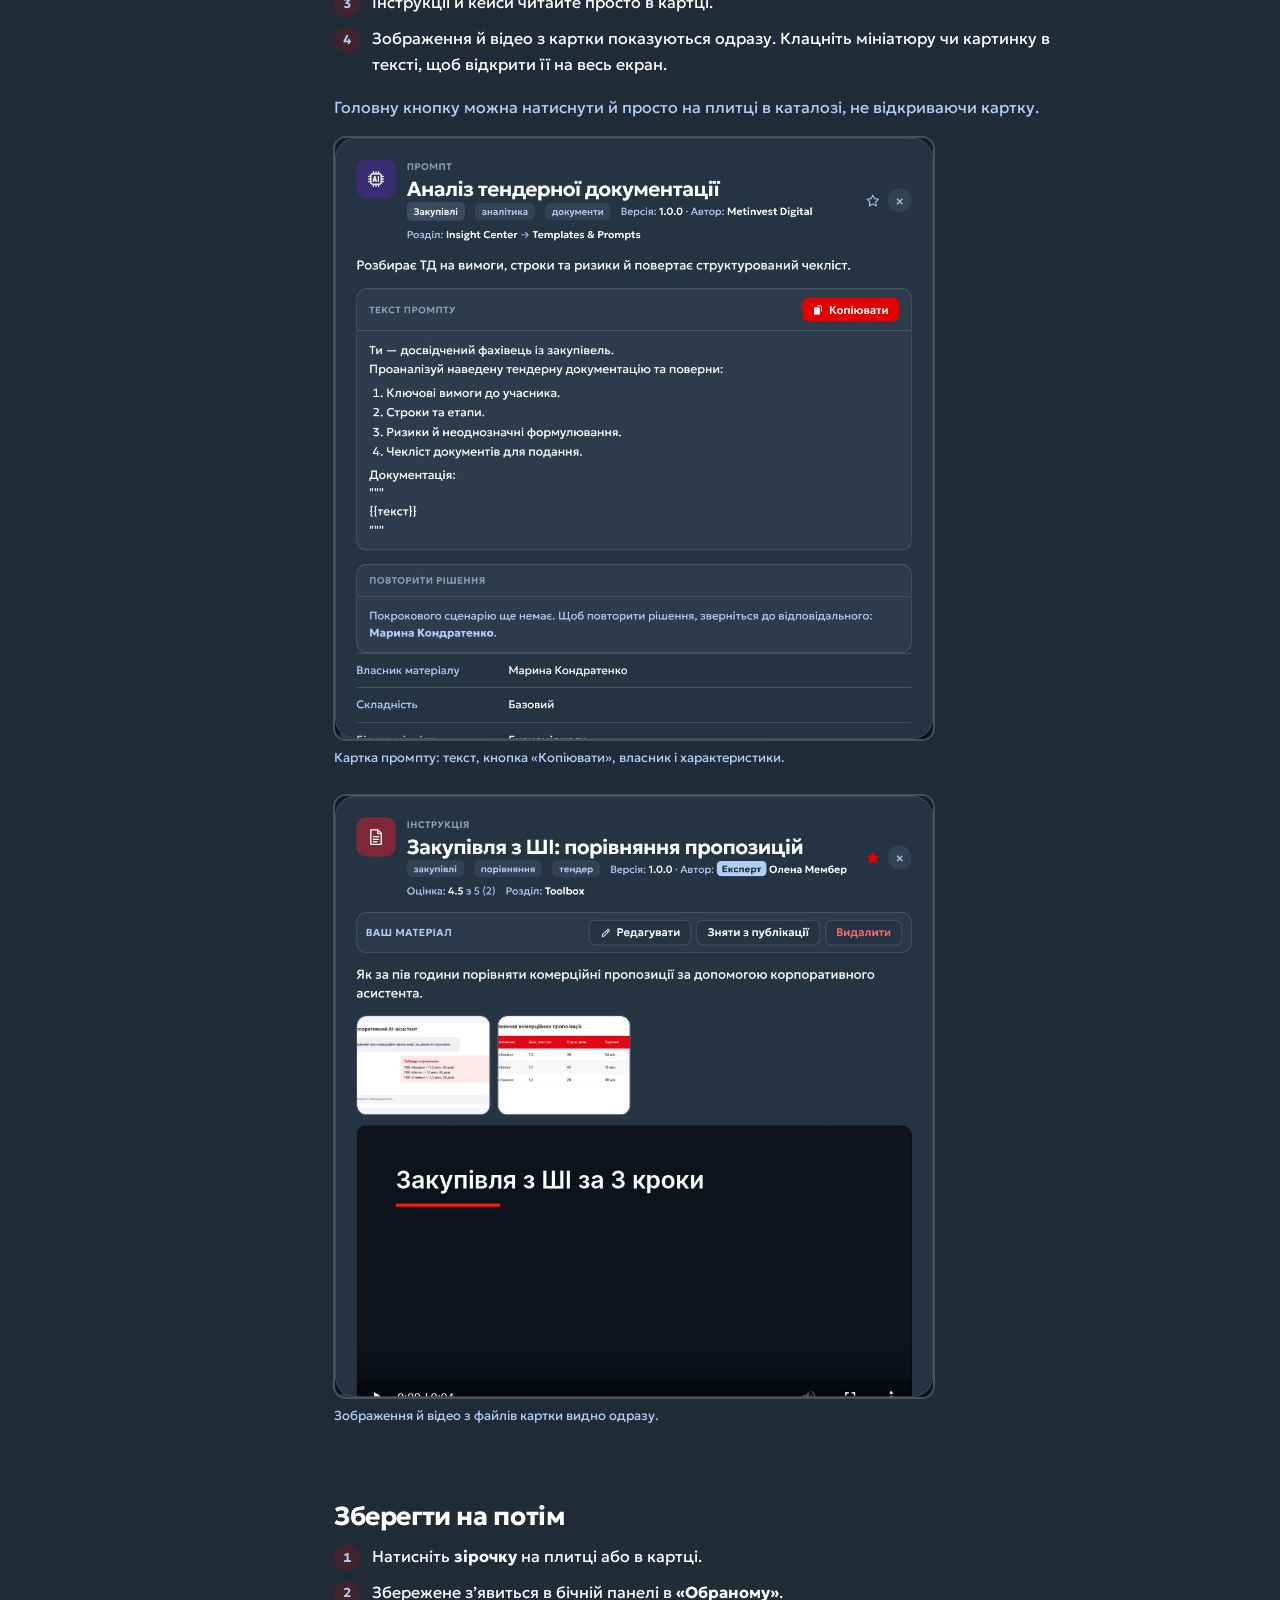
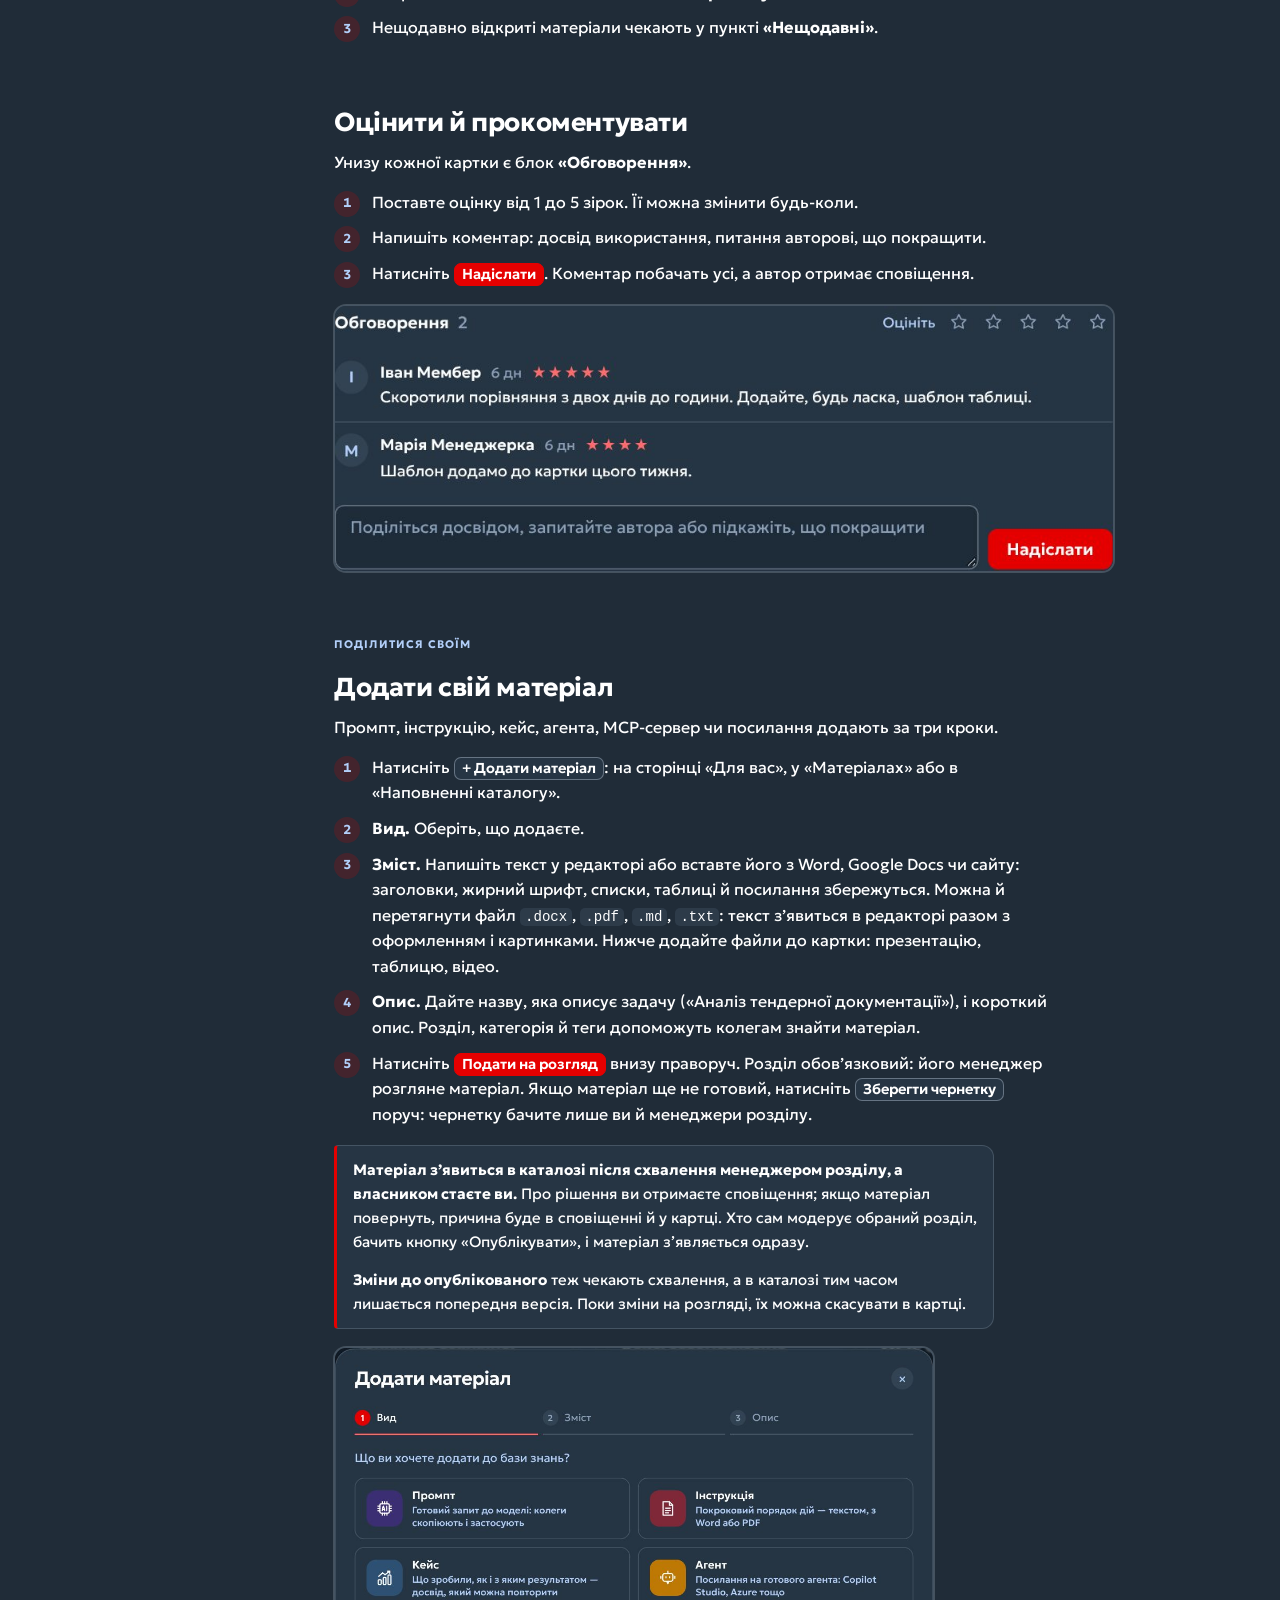
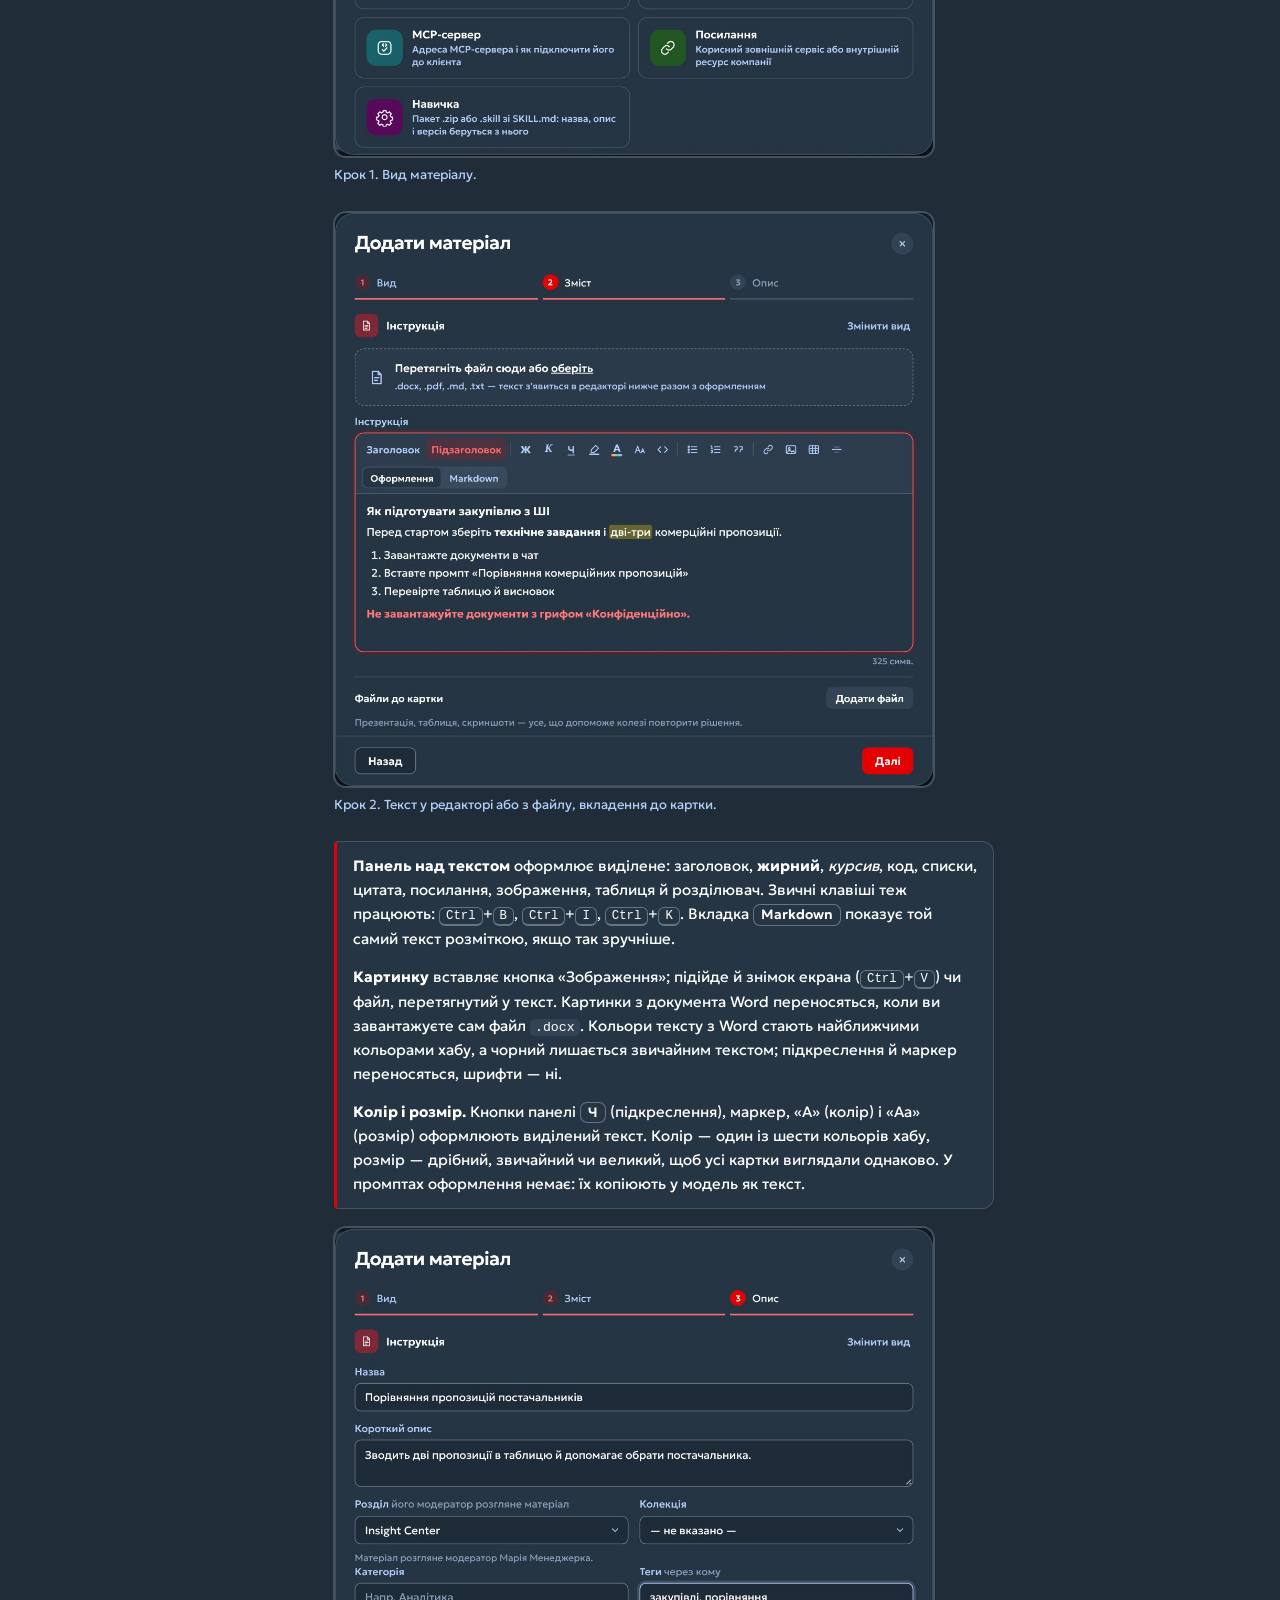
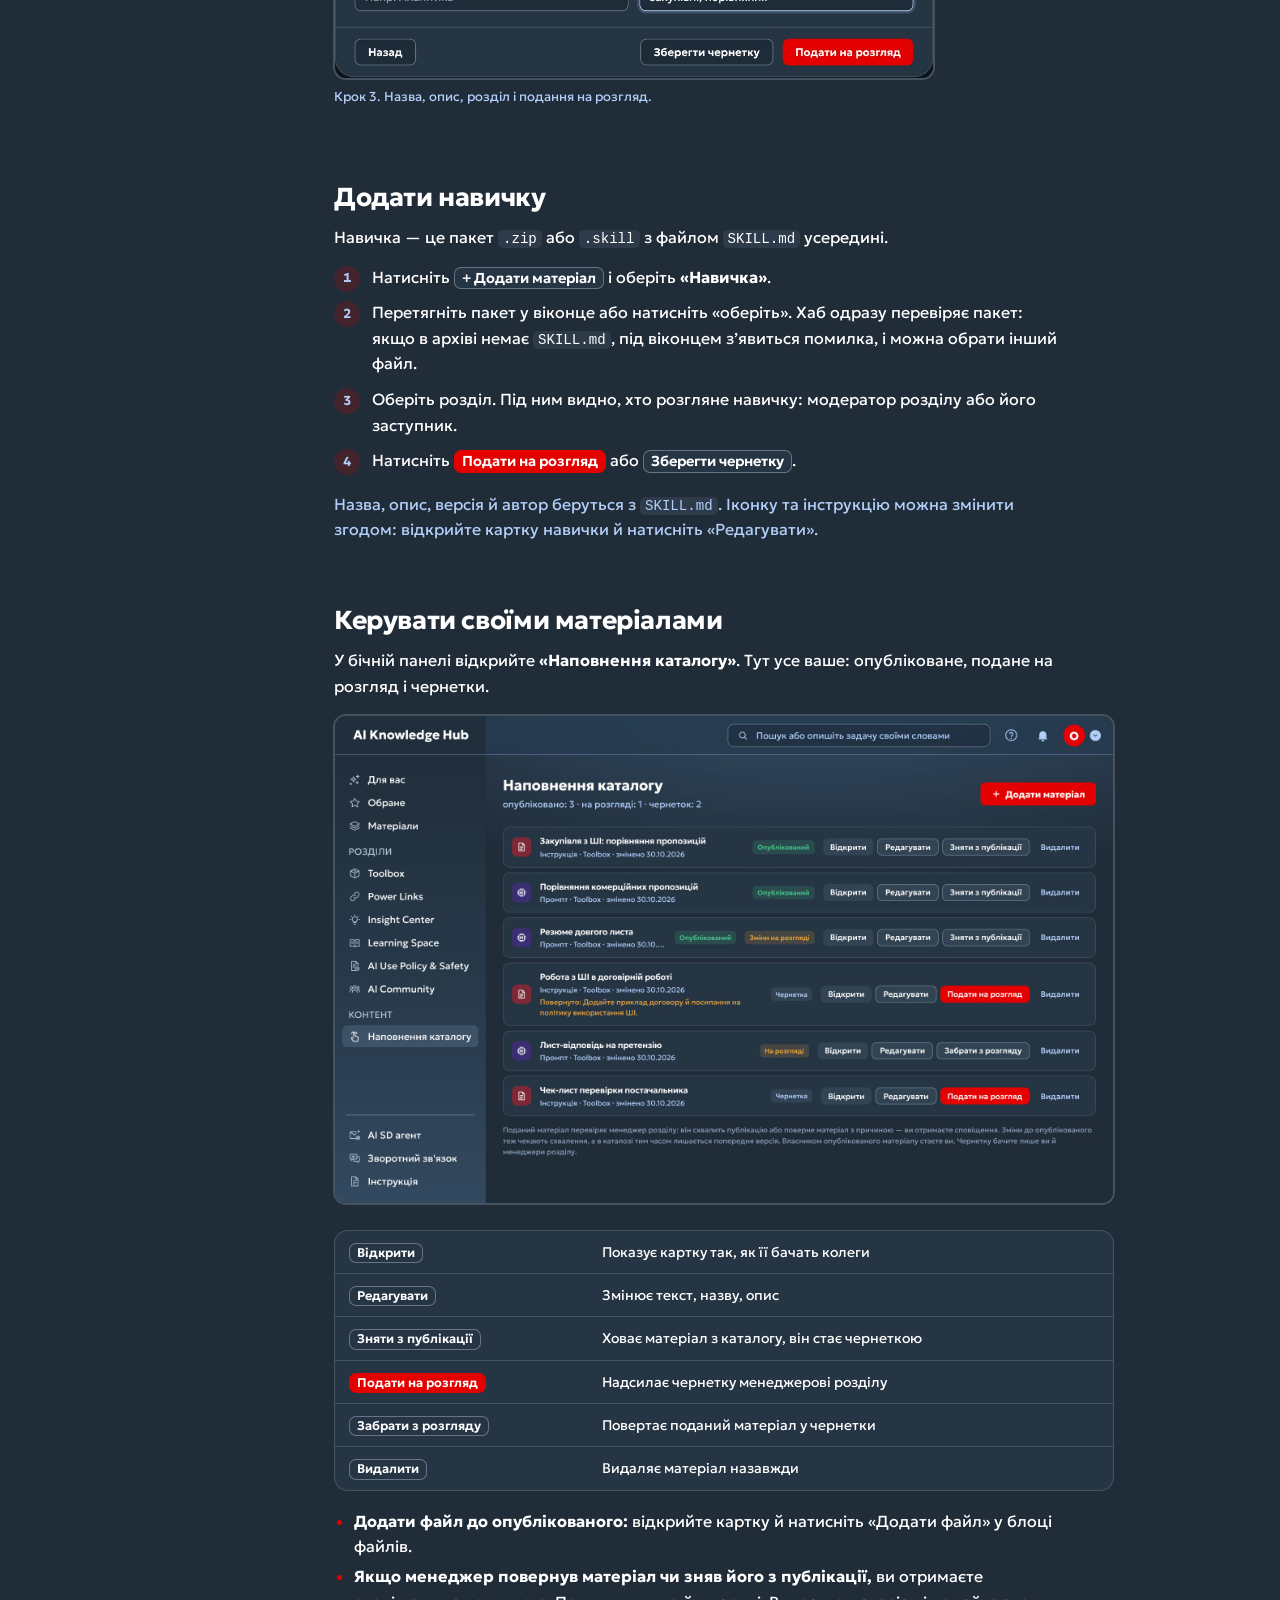
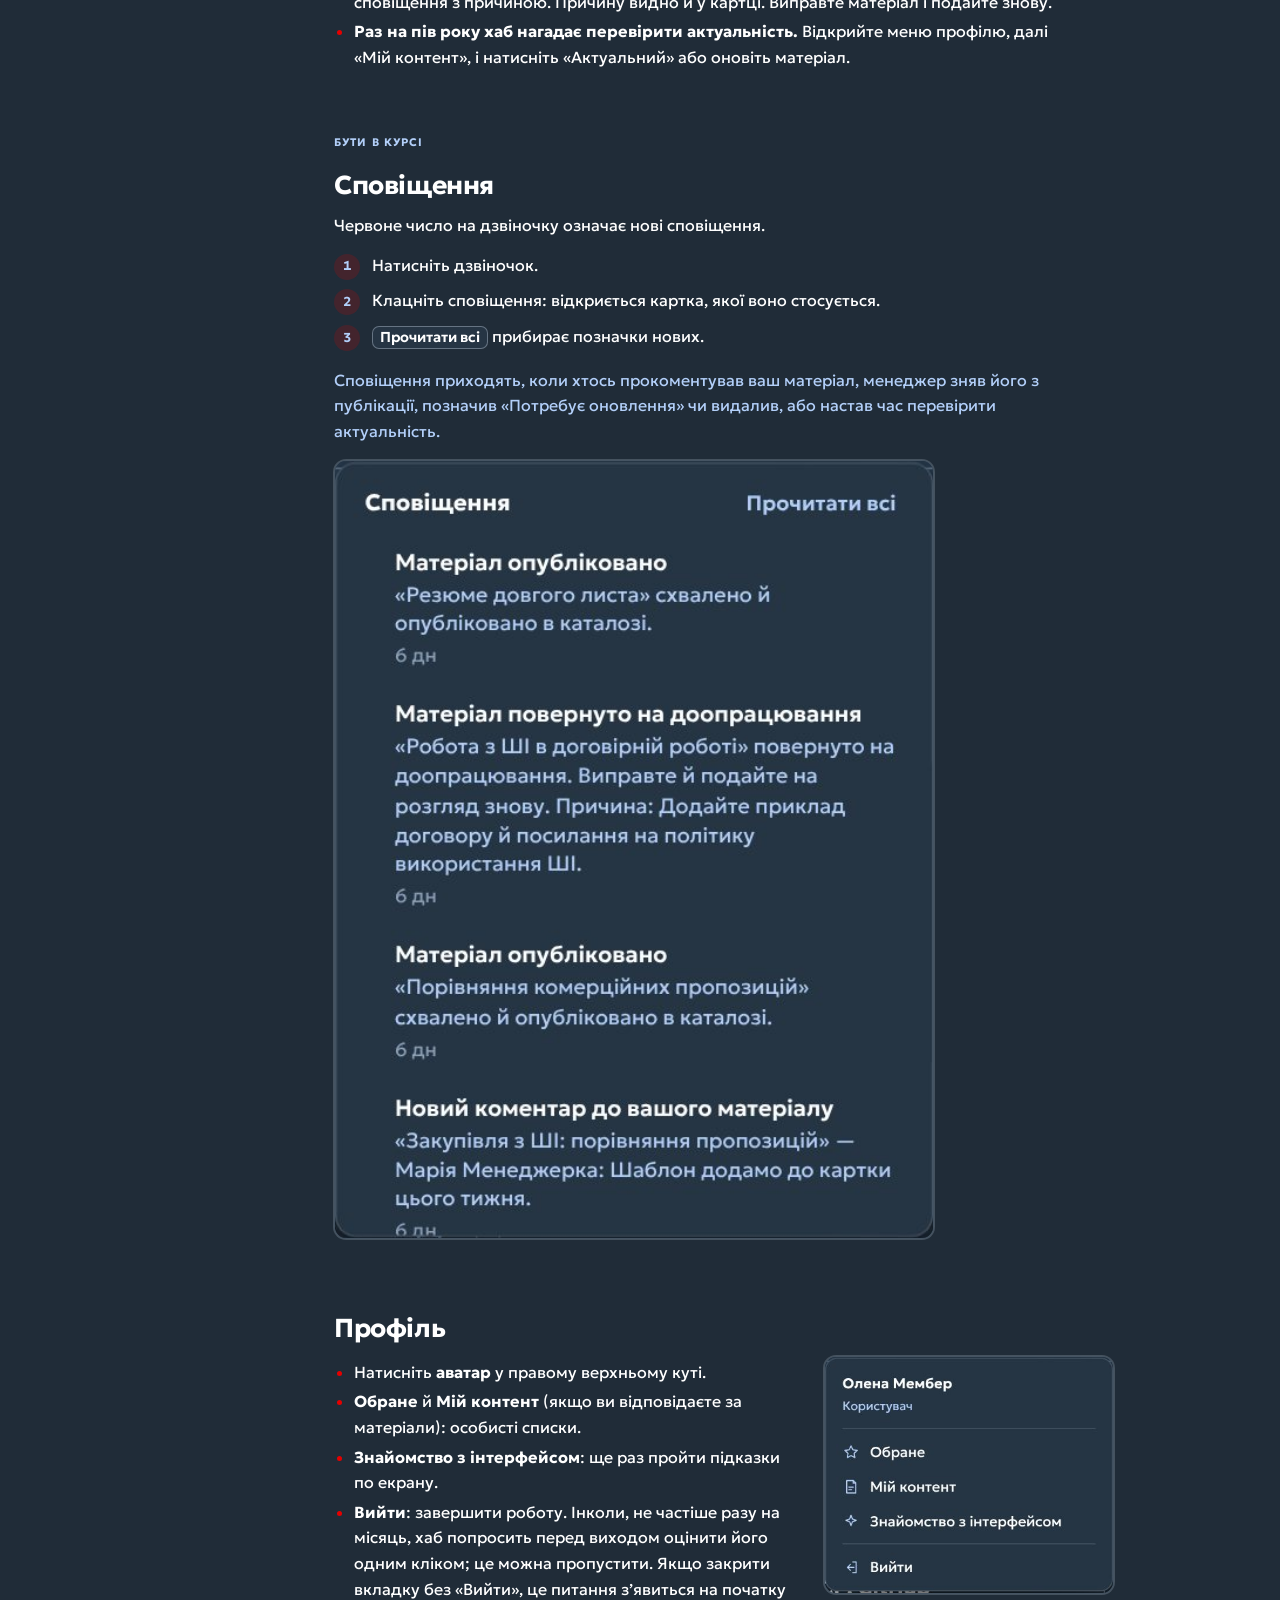
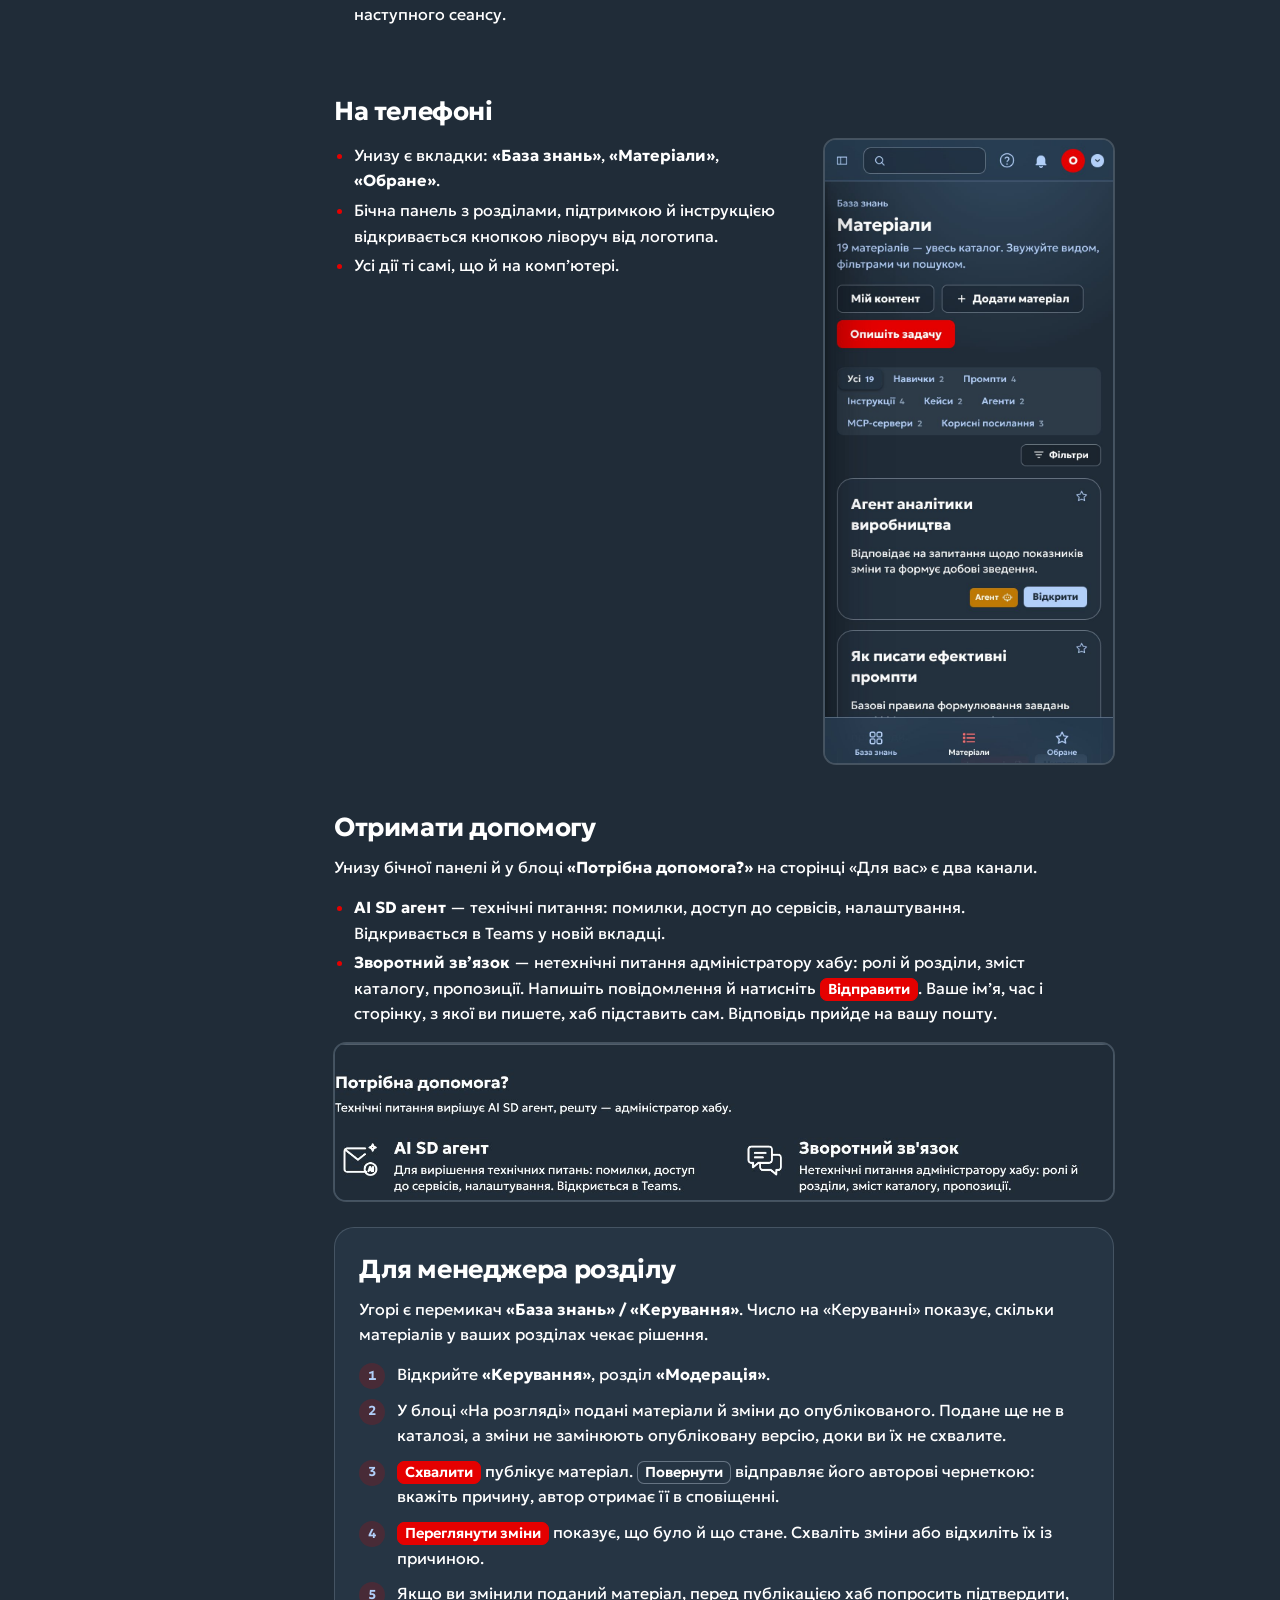
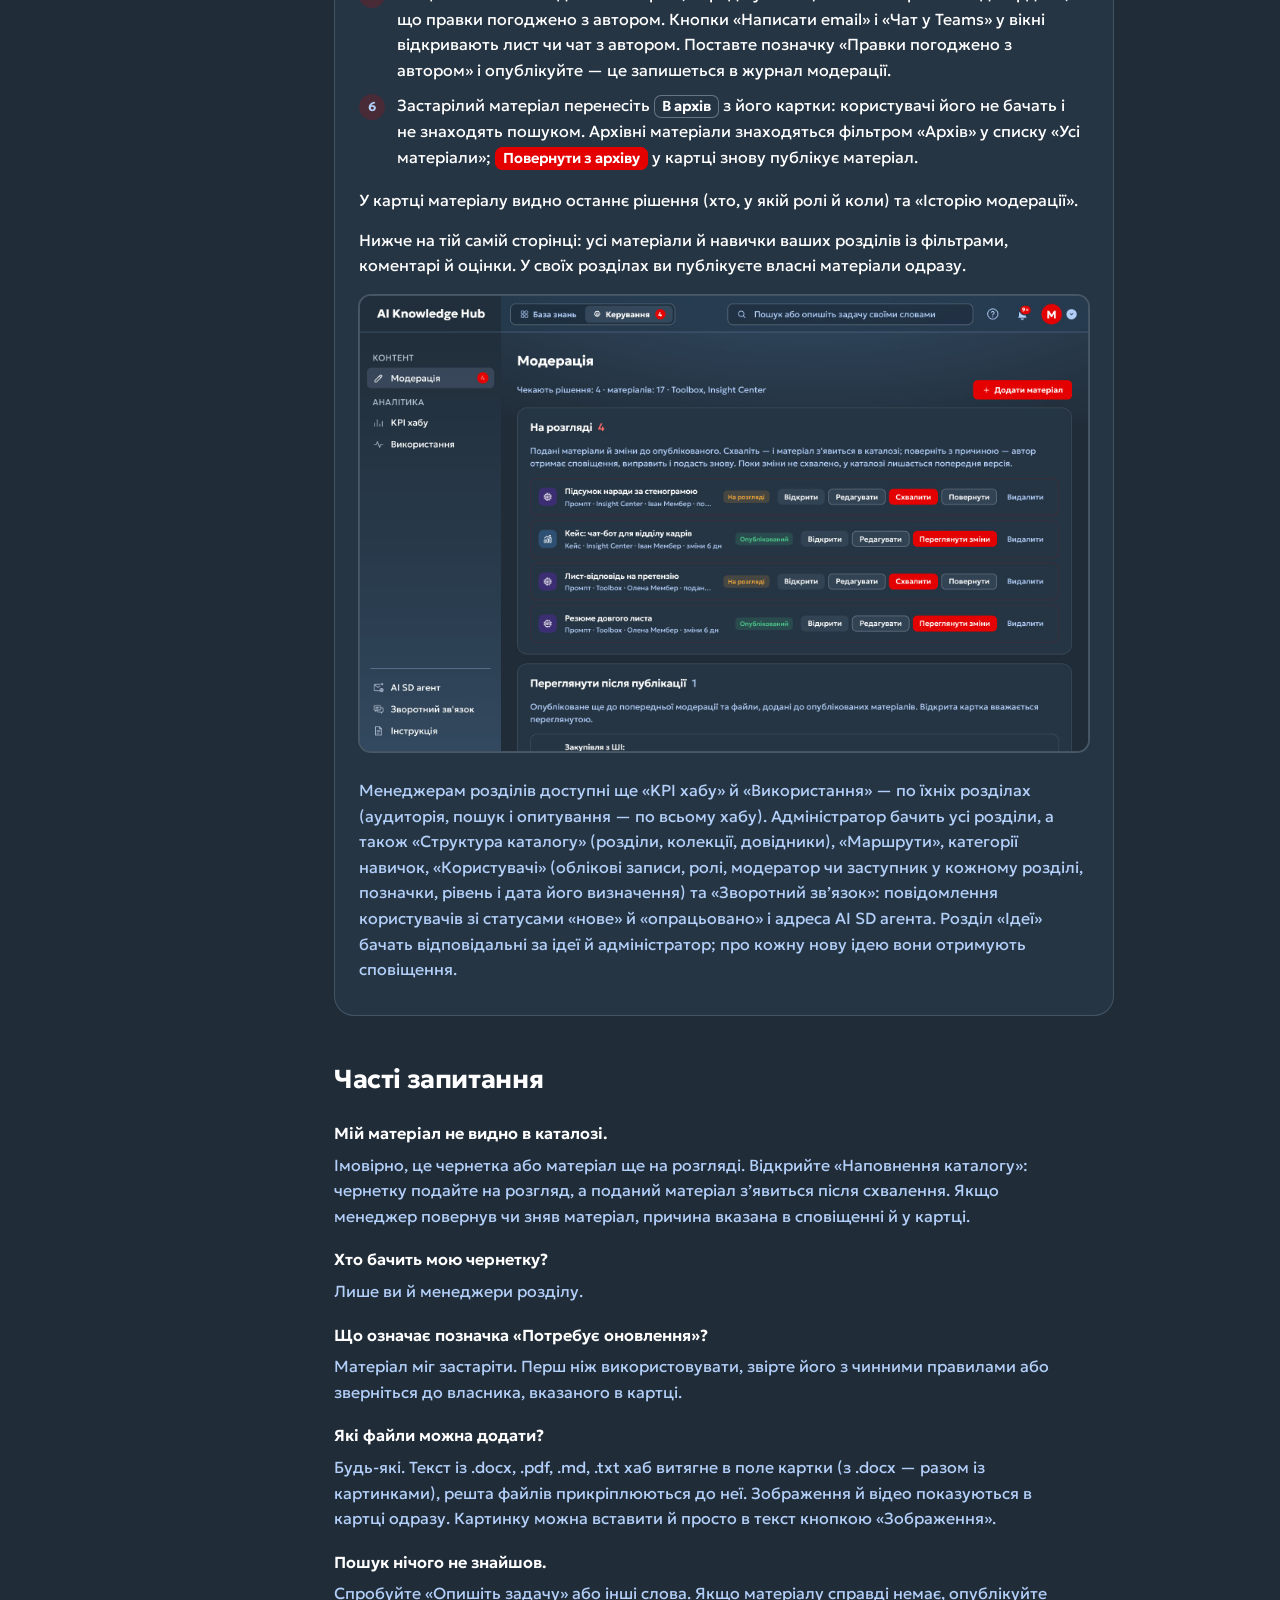
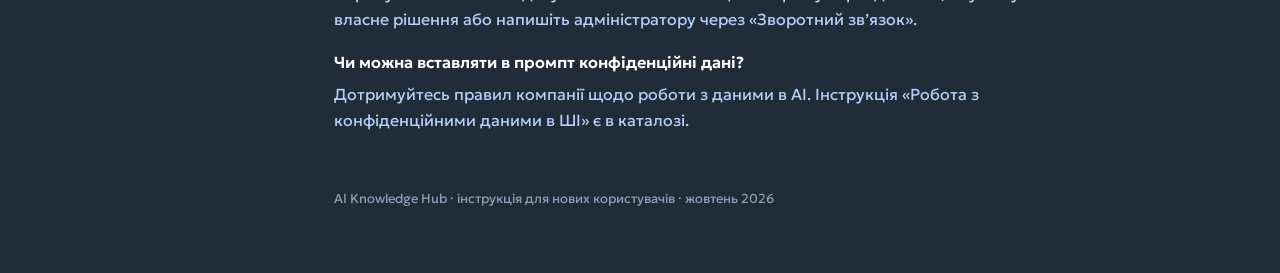
==== commit 7f34aab0: "Фірмовий стиль Metinvest Digital за фінальним макетом дизайнерки - Одна темна фірмова тема з брендбу" ====
--- a/app/static/guide/index.html
+++ b/app/static/guide/index.html
@@ -1,5 +1,5 @@
 <!DOCTYPE html>
-<html lang="uk">
+<html lang="uk" data-theme="dark">
 <head>
 <meta charset="UTF-8">
 <meta name="viewport" content="width=device-width, initial-scale=1, viewport-fit=cover">
@@ -7,19 +7,30 @@
 <link rel="icon" href="../favicon.svg" type="image/svg+xml">
 <link rel="icon" href="../favicon.ico" sizes="any">
 <link rel="apple-touch-icon" href="../apple-touch-icon.png">
-<script>
-  // Тема та сама, що в хабі: вибір користувача лежить у localStorage("theme").
-  try {
-    document.documentElement.setAttribute("data-theme",
-      localStorage.getItem("theme") === "dark" ? "dark" : "light");
-  } catch (e) { /* без сховища — світла тема */ }
-</script>
 <style>
-/* Шрифт хабу з його ж сервера: у контурі компанії зовнішні CDN можуть бути закриті. */
+/* Шрифт хабу з його ж сервера: у контурі компанії зовнішні CDN можуть бути закриті.
+   Geologica — тимчасова заміна корпоративного шрифту (див. style.css хабу). */
 @font-face {
-  font-family: "Inter var";
-  src: url("../fonts/inter-var.woff2?v=1") format("woff2");
-  font-weight: 100 900; font-style: normal; font-display: swap;
+  font-family: "Geologica"; font-style: normal; font-weight: 100 900; font-display: swap;
+  src: url("../fonts/geologica-cyrillic.woff2?v=1") format("woff2");
+  unicode-range: U+0301, U+0400-045F, U+0490-0491, U+04B0-04B1, U+2116;
+}
+@font-face {
+  font-family: "Geologica"; font-style: normal; font-weight: 100 900; font-display: swap;
+  src: url("../fonts/geologica-cyrillic-ext.woff2?v=1") format("woff2");
+  unicode-range: U+0460-052F, U+1C80-1C8A, U+20B4, U+2DE0-2DFF, U+A640-A69F, U+FE2E-FE2F;
+}
+@font-face {
+  font-family: "Geologica"; font-style: normal; font-weight: 100 900; font-display: swap;
+  src: url("../fonts/geologica-latin-ext.woff2?v=1") format("woff2");
+  unicode-range: U+0100-02BA, U+02BD-02C5, U+02C7-02CC, U+02CE-02D7, U+02DD-02FF, U+1E00-1E9F,
+                 U+20A0-20AB, U+20AD-20C0, U+2C60-2C7F, U+A720-A7FF;
+}
+@font-face {
+  font-family: "Geologica"; font-style: normal; font-weight: 100 900; font-display: swap;
+  src: url("../fonts/geologica-latin.woff2?v=1") format("woff2");
+  unicode-range: U+0000-00FF, U+0131, U+0152-0153, U+02BB-02BC, U+02C6, U+02DA, U+02DC,
+                 U+2000-206F, U+20AC, U+2122, U+2191, U+2193, U+2212, U+2215, U+FEFF, U+FFFD;
 }
 /* Макет: вузька колонка читання з липким змістом ліворуч; знімки екрана —
    у рамці, як вікно застосунку. Кольори й шрифт — з дизайн-системи хабу. */
@@ -39,7 +50,7 @@
   --blue: #0071e3; --purple: #7b4fd1; --green: #2a9d57;
   --orange: #c86a00; --teal: #0f8fa8; --pink: #c2317c;
   --shot-shadow: 0 1px 2px rgba(0,0,0,.06), 0 8px 24px rgba(0,0,0,.08);
-  --font: "Inter var", "Inter", -apple-system, BlinkMacSystemFont, "Segoe UI", Roboto, Arial, sans-serif;
+  --font: "Geologica", "Segoe UI Variable Text", "Segoe UI", -apple-system, BlinkMacSystemFont, Roboto, Arial, sans-serif;
   --mono: ui-monospace, "SF Mono", "Cascadia Mono", Consolas, monospace;
   --fs-cap: 11px; --fs-foot: 13px; --fs-call: 14px; --fs-body: 16px;
   --fs-head: 19px; --fs-title: 26px; --fs-hero: 40px;
@@ -57,15 +68,16 @@
     color-scheme: dark;
   }
 }
+/* Як і хаб — фірмова темна тема брендбуку Metinvest Digital */
 :root[data-theme="dark"] {
-  --bg: #000000; --panel: #1c1c1e; --panel-2: #2c2c2e;
-  --text: #f5f5f7; --muted: #98989d; --faint: #6e6e73;
-  --border: rgba(255,255,255,.13); --border-strong: rgba(255,255,255,.22);
-  --fill: rgba(120,120,128,.24);
-  --accent: #ff453a; --accent-ink: #ff6961; --accent-soft: rgba(255,69,58,.14);
-  --blue: #0a84ff; --purple: #bf5af2; --green: #30d158;
-  --orange: #ff9f0a; --teal: #40c8e0; --pink: #ff6482;
-  --shot-shadow: 0 0 0 1px rgba(255,255,255,.08);
+  --bg: #202C38; --panel: #263544; --panel-2: #2D3D4E;
+  --text: #FFFFFF; --muted: #B2CFF9; --faint: #8A9FB8;
+  --border: rgba(179,194,208,.22); --border-strong: rgba(179,194,208,.45);
+  --fill: rgba(178,207,249,.09);
+  --accent: #E50000; --accent-ink: #B2CFF9; --accent-soft: rgba(229,0,0,.18);
+  --blue: #7DB8FF; --purple: #C9A2F5; --green: #5FD68F;
+  --orange: #F2A93B; --teal: #5CCFD6; --pink: #FF8FB1;
+  --shot-shadow: 0 0 0 1px rgba(179,194,208,.25);
   color-scheme: dark;
 }
 
@@ -278,7 +290,7 @@
       <a href="#mine">Керувати своїм</a>
       <b>Бути в курсі</b>
       <a href="#notify">Сповіщення</a>
-      <a href="#profile">Профіль і тема</a>
+      <a href="#profile">Профіль</a>
       <a href="#phone">На телефоні</a>
       <a href="#help">Отримати допомогу</a>
       <b>Інше</b>
@@ -332,7 +344,7 @@
         <p>На плитці під описом — до трьох тегів. <b>Клацніть тег</b>, щоб побачити всі матеріали з ним; так само працюють теги в картці.</p>
         <figure class="shot">
           <button class="zoom" type="button" data-full="img/02-filters.jpg" aria-label="Збільшити знімок фільтрів">
-            <img src="img/02-filters.jpg" width="1524" height="716" loading="lazy" alt="Види матеріалів угорі й відкрита панель фільтрів">
+            <img src="img/02-filters.jpg" width="1506" height="720" loading="lazy" alt="Види матеріалів угорі й відкрита панель фільтрів">
           </button>
           <figcaption>Види матеріалів з лічильниками і панель «Фільтри».</figcaption>
         </figure>
@@ -345,7 +357,7 @@
         </ol>
         <figure class="shot narrow">
           <button class="zoom" type="button" data-full="img/03-assistant.jpg" aria-label="Збільшити знімок помічника">
-            <img src="img/03-assistant.jpg" width="930" height="636" loading="lazy" alt="Помічник пошуку знайшов промпт «Протокол наради за стенограмою»">
+            <img src="img/03-assistant.jpg" width="930" height="642" loading="lazy" alt="Помічник пошуку знайшов промпт «Протокол наради за стенограмою»">
           </button>
         </figure>
       </section>
@@ -392,7 +404,7 @@
         </ol>
         <figure class="shot">
           <button class="zoom" type="button" data-full="img/04b-discussion.jpg" aria-label="Збільшити знімок обговорення">
-            <img src="img/04b-discussion.jpg" width="975" height="237" loading="lazy" alt="Блок «Обговорення» із зірками оцінки, коментарем колеги й полем для нового коментаря">
+            <img src="img/04b-discussion.jpg" width="975" height="333" loading="lazy" alt="Блок «Обговорення» із зірками оцінки, коментарем колеги й полем для нового коментаря">
           </button>
         </figure>
       </section>
@@ -415,13 +427,13 @@
         </div>
         <figure class="shot narrow">
           <button class="zoom" type="button" data-full="img/06-wizard-kind.jpg" aria-label="Збільшити знімок кроку «Вид»">
-            <img src="img/06-wizard-kind.jpg" width="1140" height="765" loading="lazy" alt="Майстер «Додати матеріал», крок 1: вибір виду">
+            <img src="img/06-wizard-kind.jpg" width="1140" height="777" loading="lazy" alt="Майстер «Додати матеріал», крок 1: вибір виду">
           </button>
           <figcaption>Крок 1. Вид матеріалу.</figcaption>
         </figure>
         <figure class="shot narrow">
           <button class="zoom" type="button" data-full="img/07-wizard-content.jpg" aria-label="Збільшити знімок кроку «Зміст»">
-            <img src="img/07-wizard-content.jpg" width="1140" height="1089" loading="lazy" alt="Майстер, крок 2: редактор тексту з панеллю оформлення (зокрема маркер і колір), зона для файлу й кнопка «Додати файл»">
+            <img src="img/07-wizard-content.jpg" width="1140" height="1092" loading="lazy" alt="Майстер, крок 2: редактор тексту з панеллю оформлення (зокрема маркер і колір), зона для файлу й кнопка «Додати файл»">
           </button>
           <figcaption>Крок 2. Текст у редакторі або з файлу, вкладення до картки.</figcaption>
         </figure>
@@ -432,7 +444,7 @@
         </div>
         <figure class="shot narrow">
           <button class="zoom" type="button" data-full="img/08-wizard-describe.jpg" aria-label="Збільшити знімок кроку «Опис»">
-            <img src="img/08-wizard-describe.jpg" width="1140" height="828" loading="lazy" alt="Майстер, крок 3: назва, опис, розділ, теги й кнопки «Зберегти чернетку» та «Подати на розгляд»">
+            <img src="img/08-wizard-describe.jpg" width="1140" height="858" loading="lazy" alt="Майстер, крок 3: назва, опис, розділ, теги й кнопки «Зберегти чернетку» та «Подати на розгляд»">
           </button>
           <figcaption>Крок 3. Назва, опис, розділ і подання на розгляд.</figcaption>
         </figure>
@@ -489,25 +501,24 @@
         <p class="muted">Сповіщення приходять, коли хтось прокоментував ваш матеріал, менеджер зняв його з публікації, позначив «Потребує оновлення» чи видалив, або настав час перевірити актуальність.</p>
         <figure class="shot narrow">
           <button class="zoom" type="button" data-full="img/10-notifications.jpg" aria-label="Збільшити знімок сповіщень">
-            <img src="img/10-notifications.jpg" width="558" height="314" loading="lazy" alt="Сповіщення про новий коментар до матеріалу">
+            <img src="img/10-notifications.jpg" width="510" height="662" loading="lazy" alt="Сповіщення про новий коментар до матеріалу">
           </button>
         </figure>
       </section>
 
 
       <section id="profile">
-        <h2>Профіль і тема</h2>
+        <h2>Профіль</h2>
         <div class="split">
           <ul class="dots">
             <li>Натисніть <b>аватар</b> у правому верхньому куті.</li>
             <li><b>Обране</b> й <b>Мій контент</b> (якщо ви відповідаєте за матеріали): особисті списки.</li>
             <li><b>Знайомство з інтерфейсом</b>: ще раз пройти підказки по екрану.</li>
-            <li><b>Тема</b>: світла або темна.</li>
             <li><b>Вийти</b>: завершити роботу. Інколи, не частіше разу на місяць, хаб попросить перед виходом оцінити його одним кліком; це можна пропустити. Якщо закрити вкладку без «Вийти», це питання з’явиться на початку наступного сеансу.</li>
           </ul>
           <figure class="shot phone">
             <button class="zoom" type="button" data-full="img/11-profile.jpg" aria-label="Збільшити знімок меню профілю">
-              <img src="img/11-profile.jpg" width="423" height="404" loading="lazy" alt="Меню профілю: Обране, Мій контент, знайомство з інтерфейсом, тема, Вийти">
+              <img src="img/11-profile.jpg" width="423" height="347" loading="lazy" alt="Меню профілю: Обране, Мій контент, знайомство з інтерфейсом, Вийти">
             </button>
           </figure>
         </div>
@@ -538,7 +549,7 @@
         </ul>
         <figure class="shot">
           <button class="zoom" type="button" data-full="img/15-support.jpg" aria-label="Збільшити знімок блоку «Потрібна допомога?»">
-            <img src="img/15-support.jpg" width="1536" height="264" loading="lazy" alt="Блок «Потрібна допомога?» на сторінці «Для вас»: плитки «AI SD агент» і «Зворотний зв’язок»">
+            <img src="img/15-support.jpg" width="1464" height="293" loading="lazy" alt="Блок «Потрібна допомога?» на сторінці «Для вас»: плитки «AI SD агент» і «Зворотний зв’язок»">
           </button>
         </figure>
       </section>
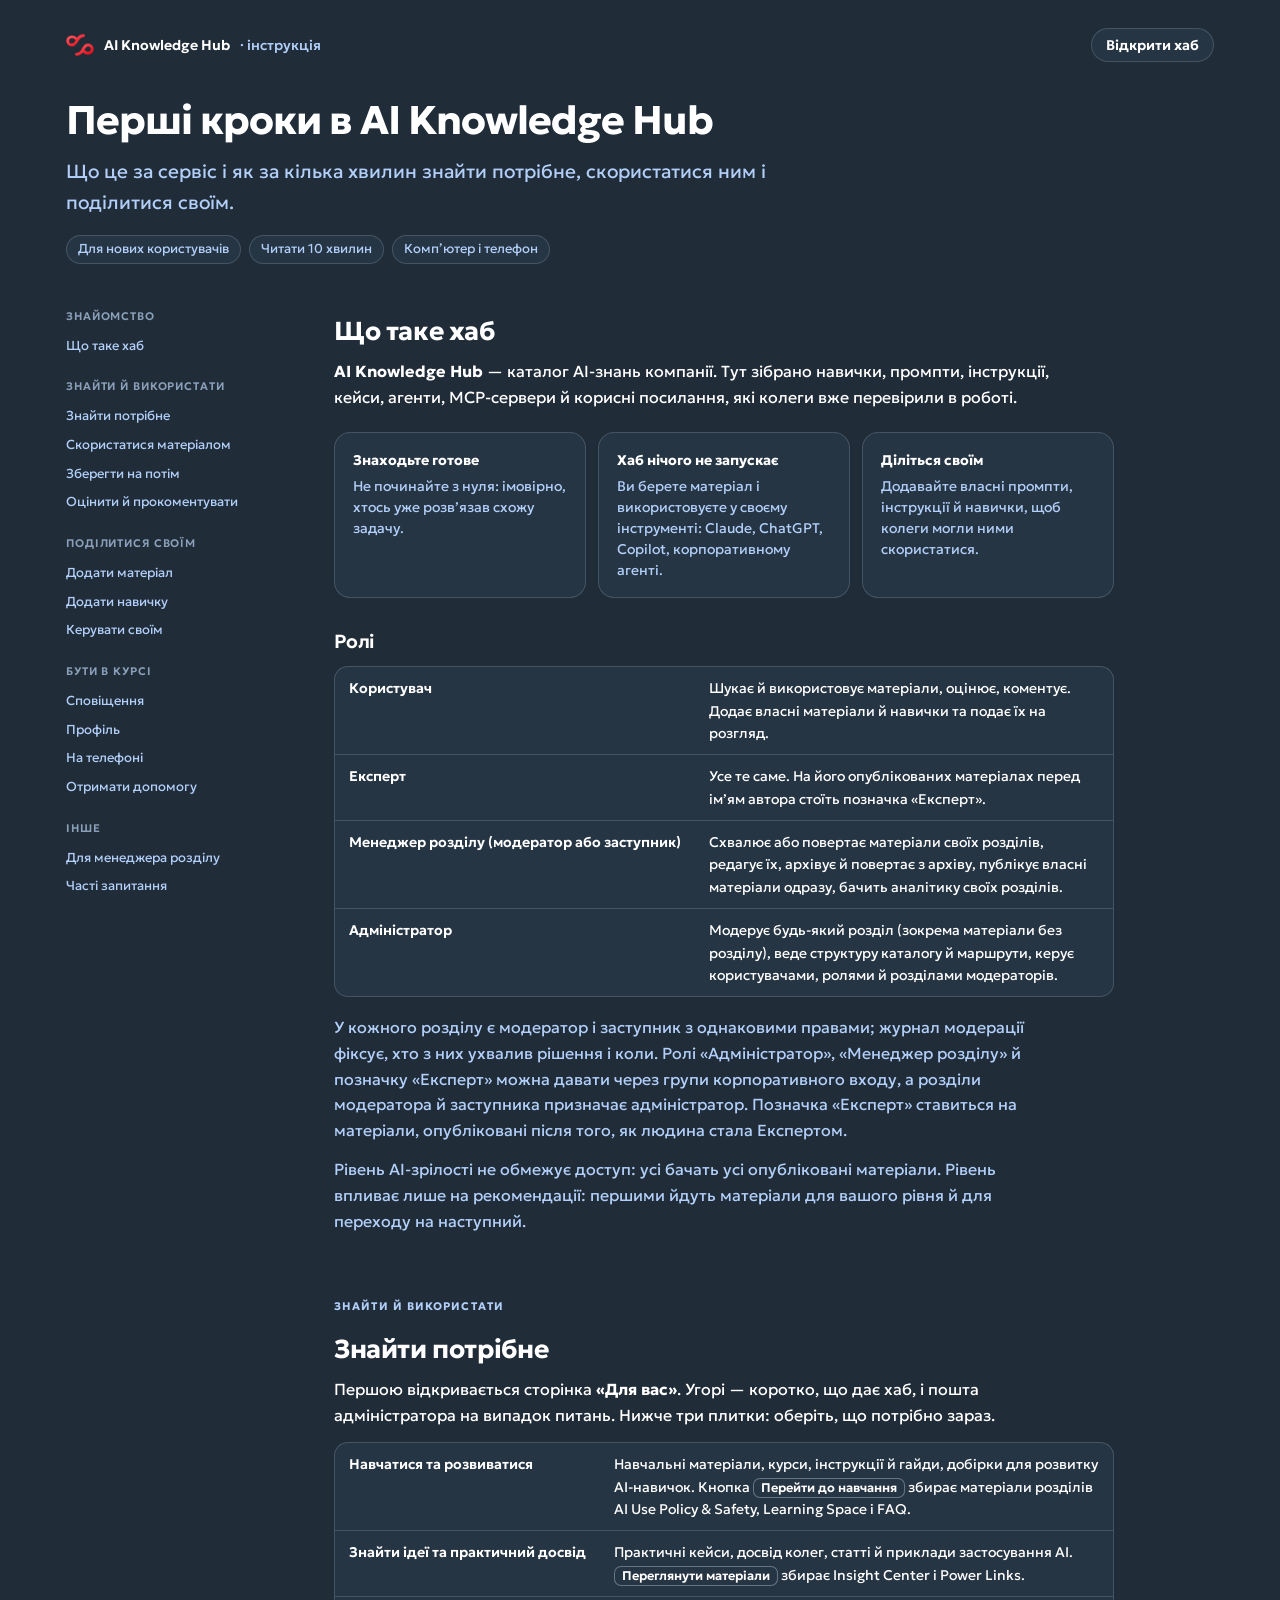
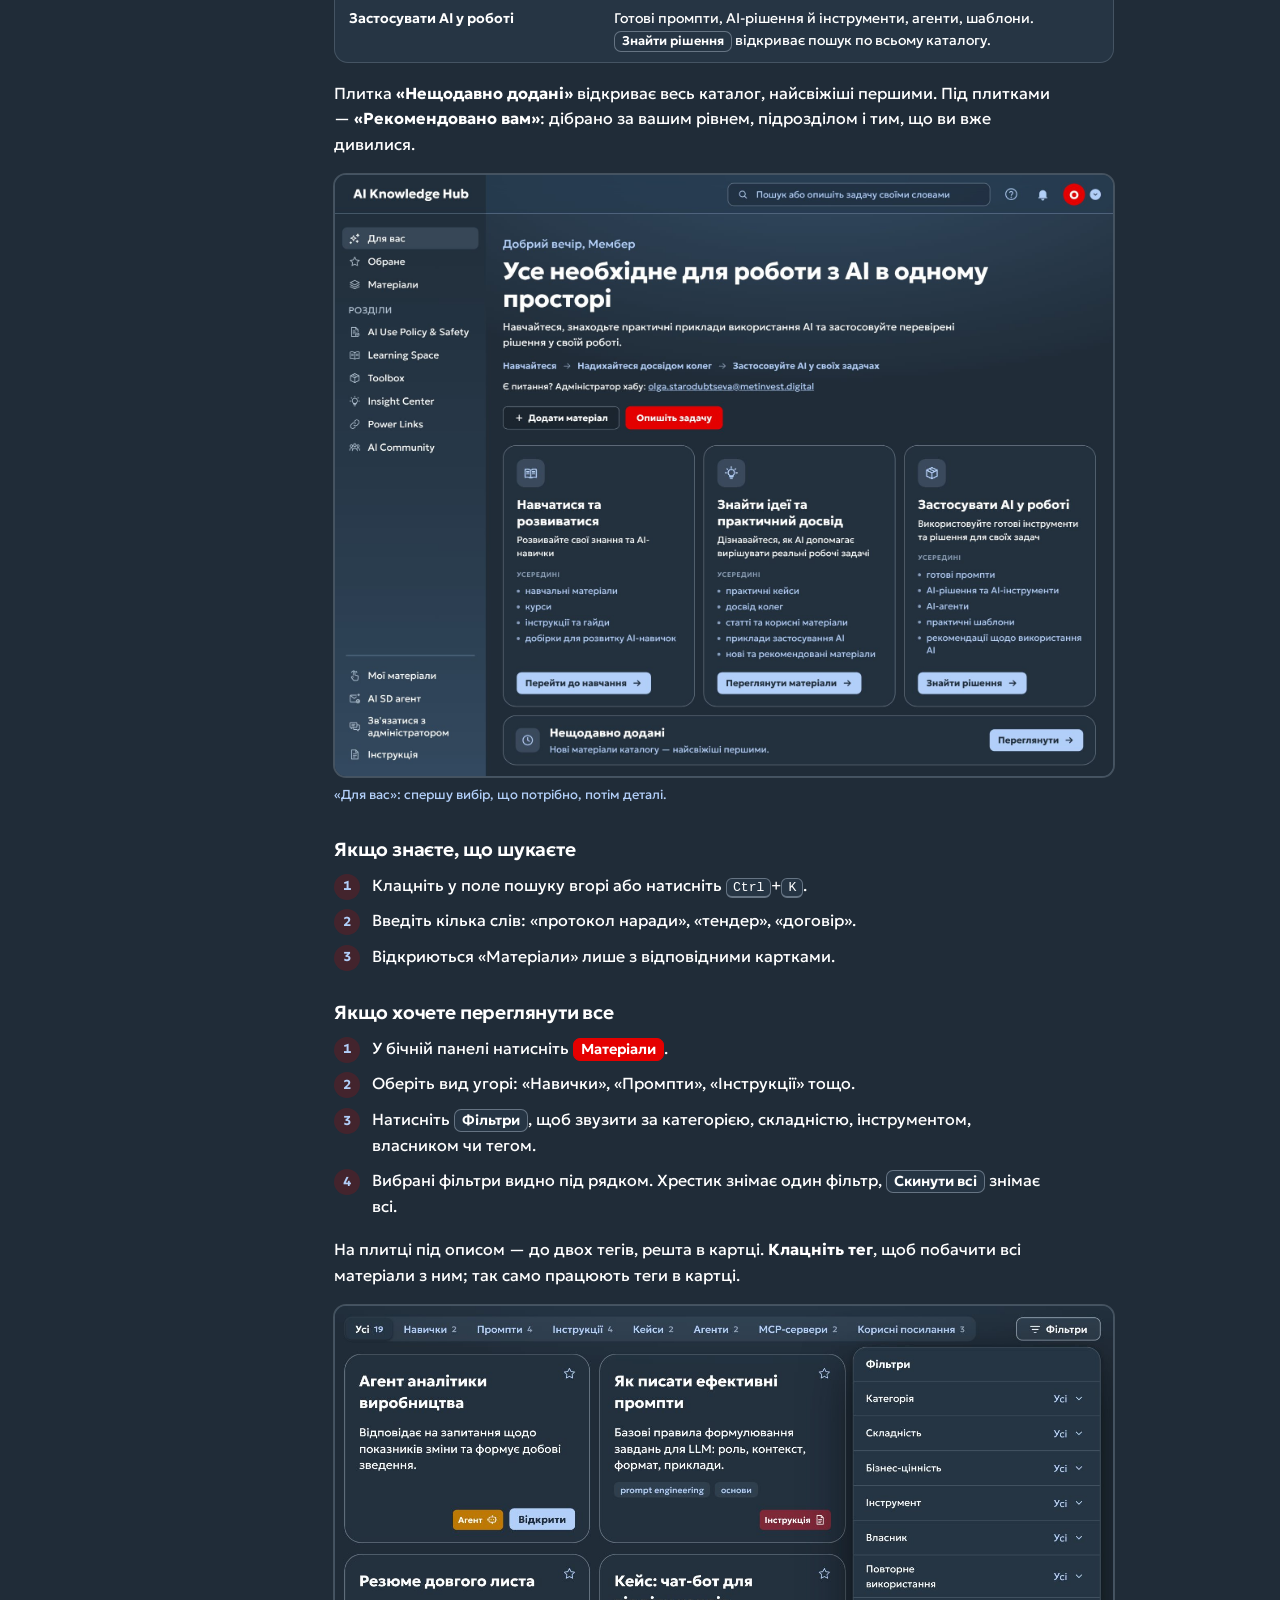
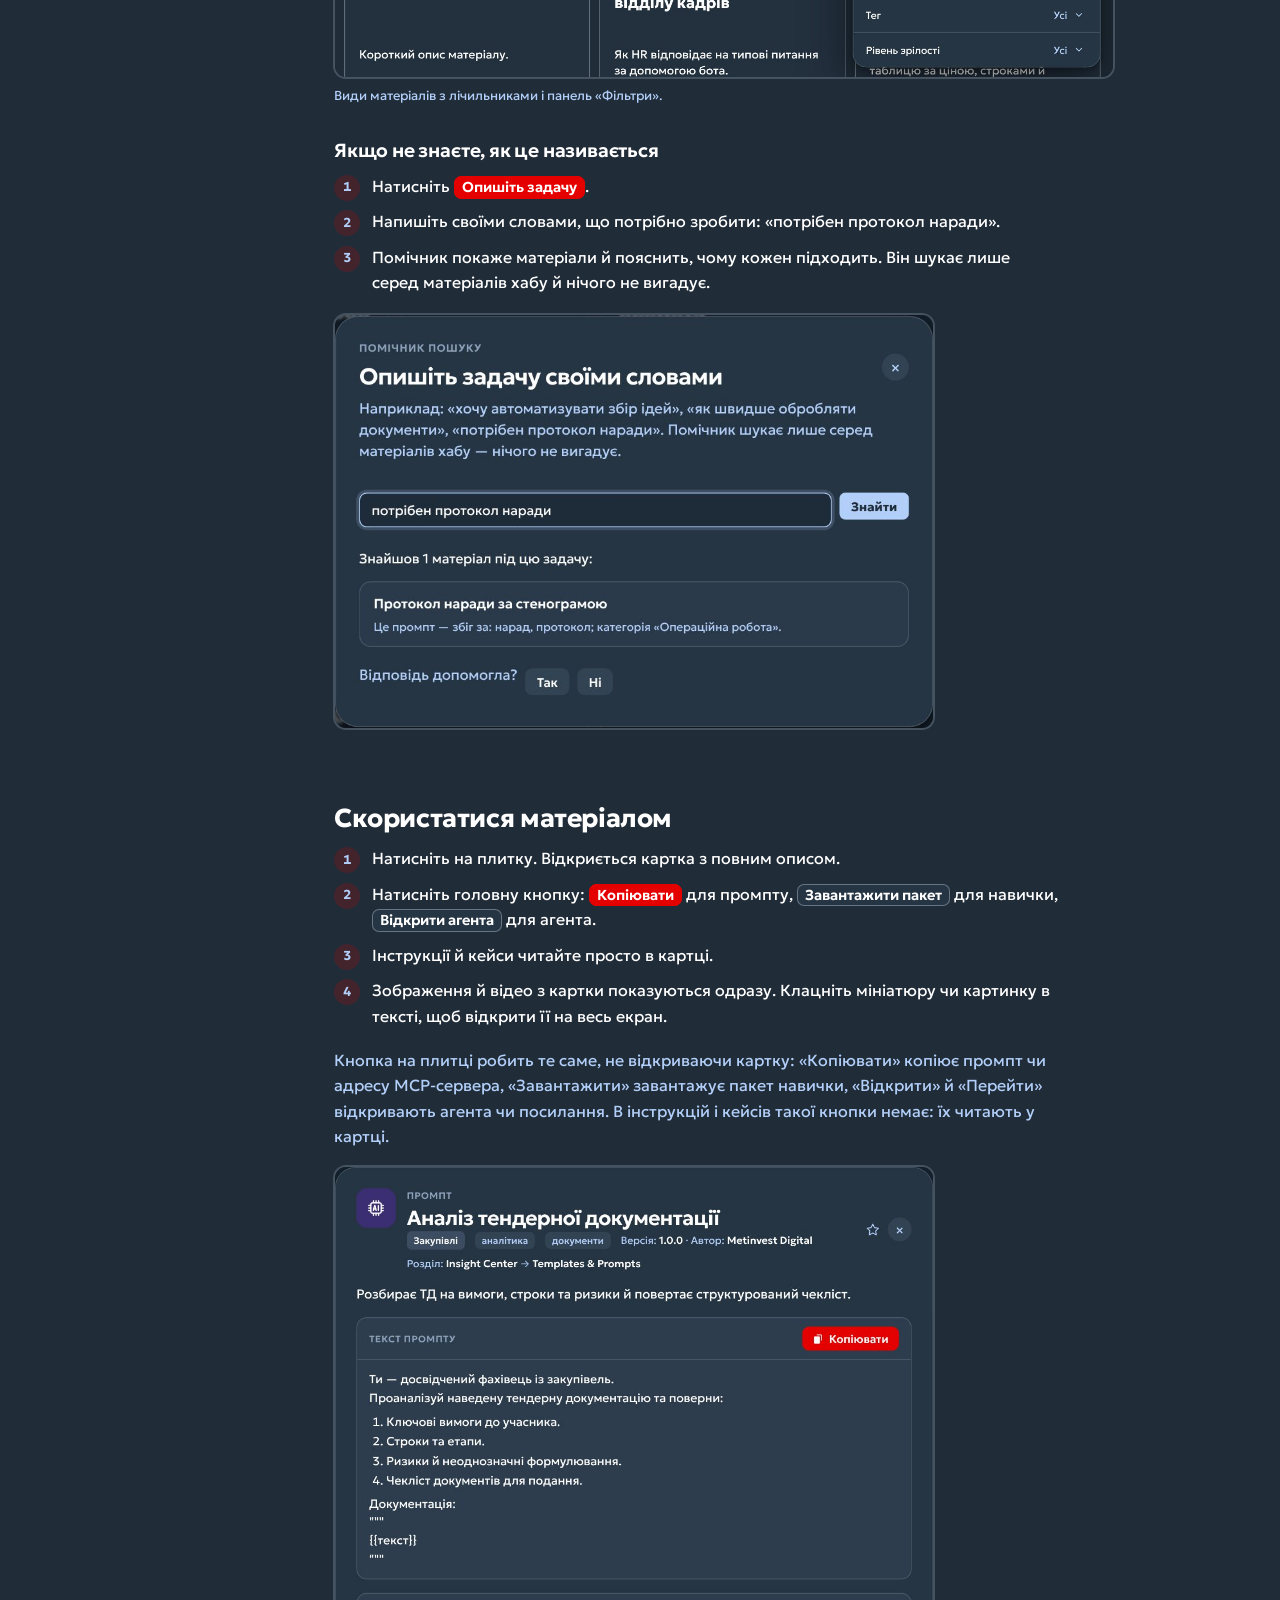
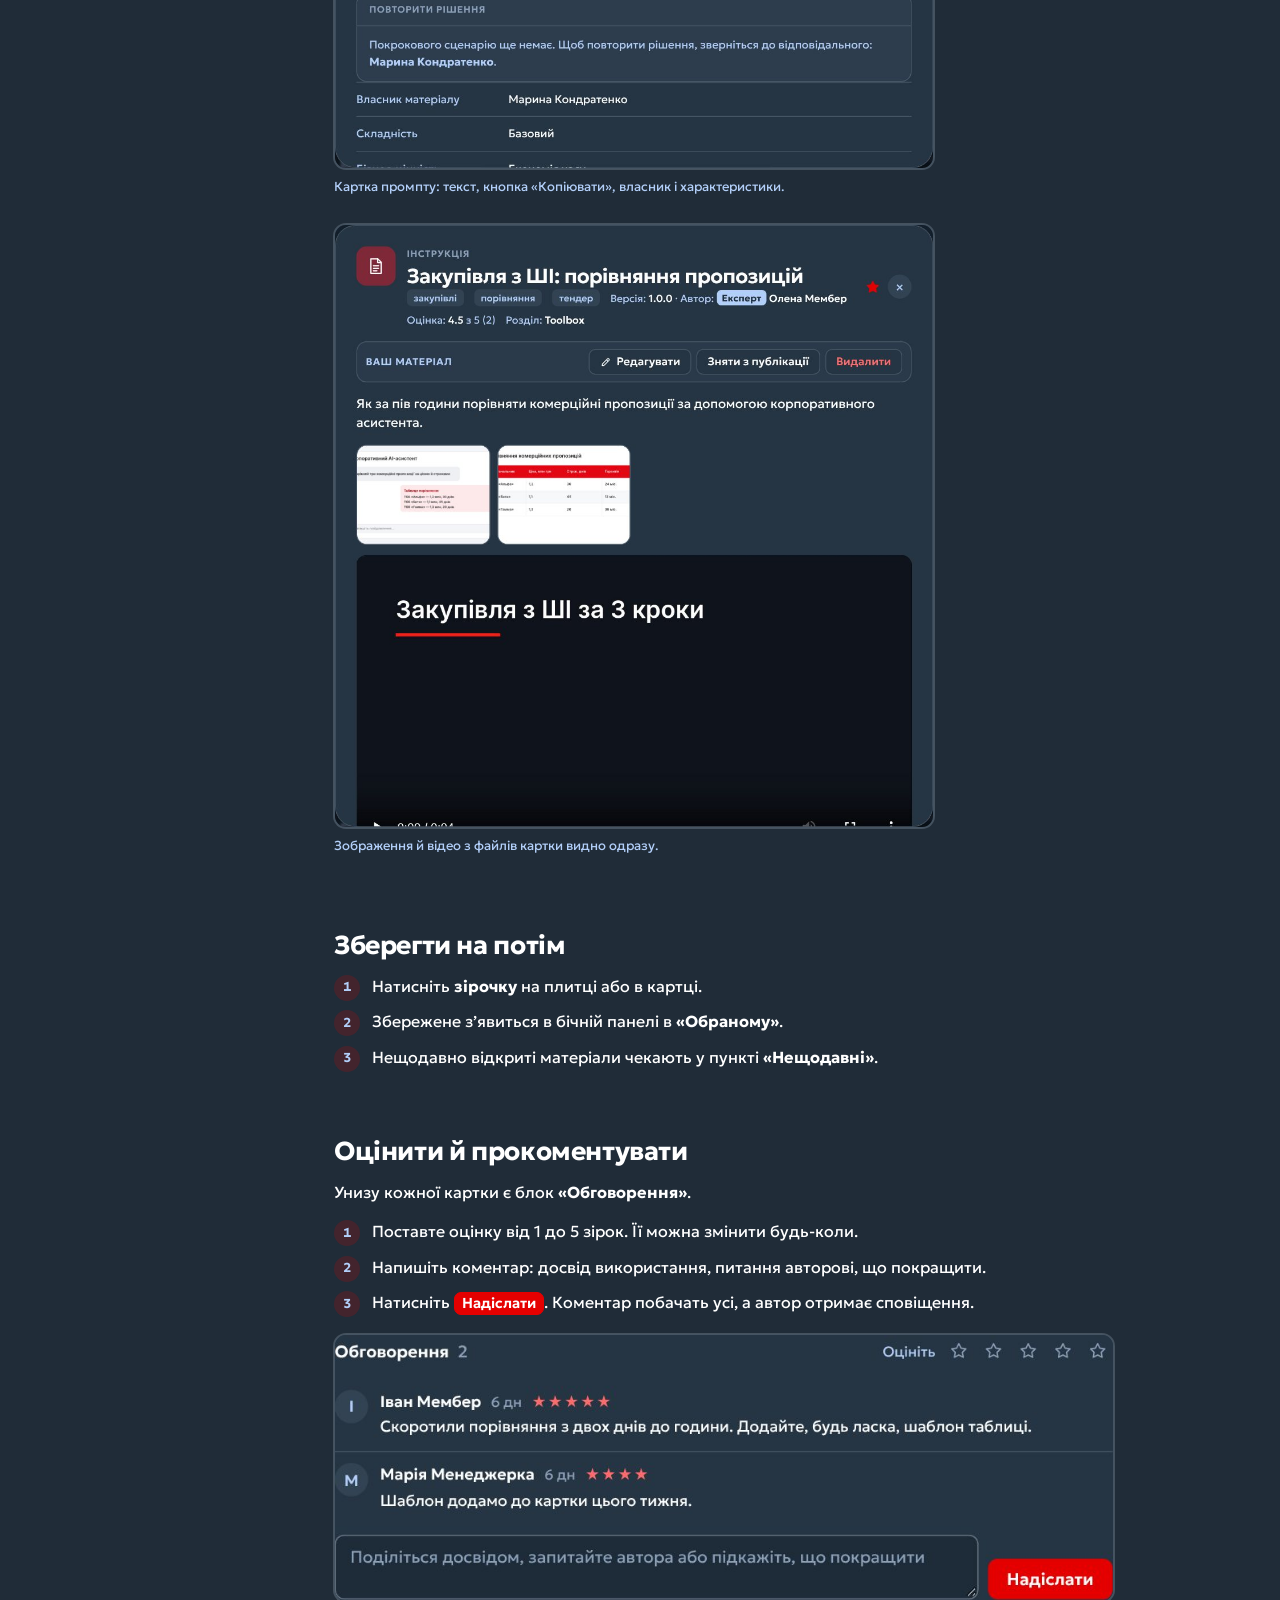
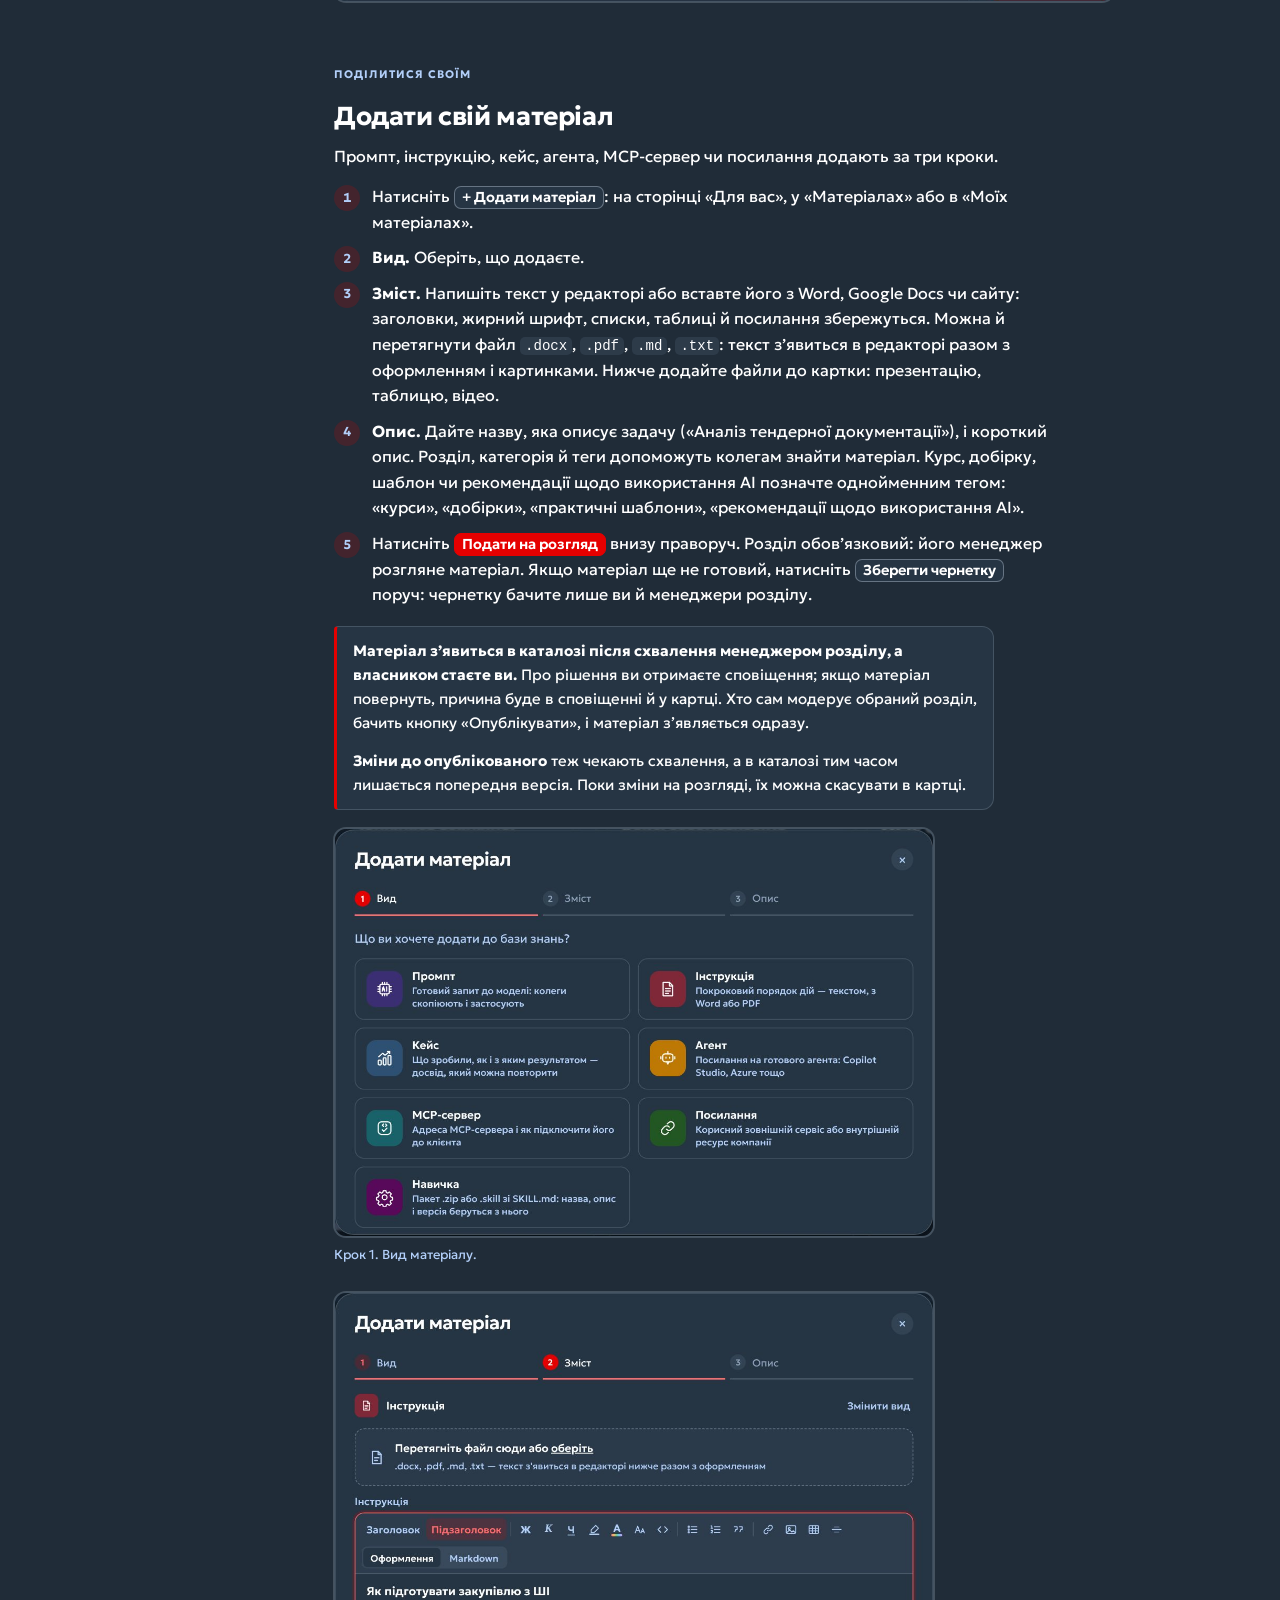
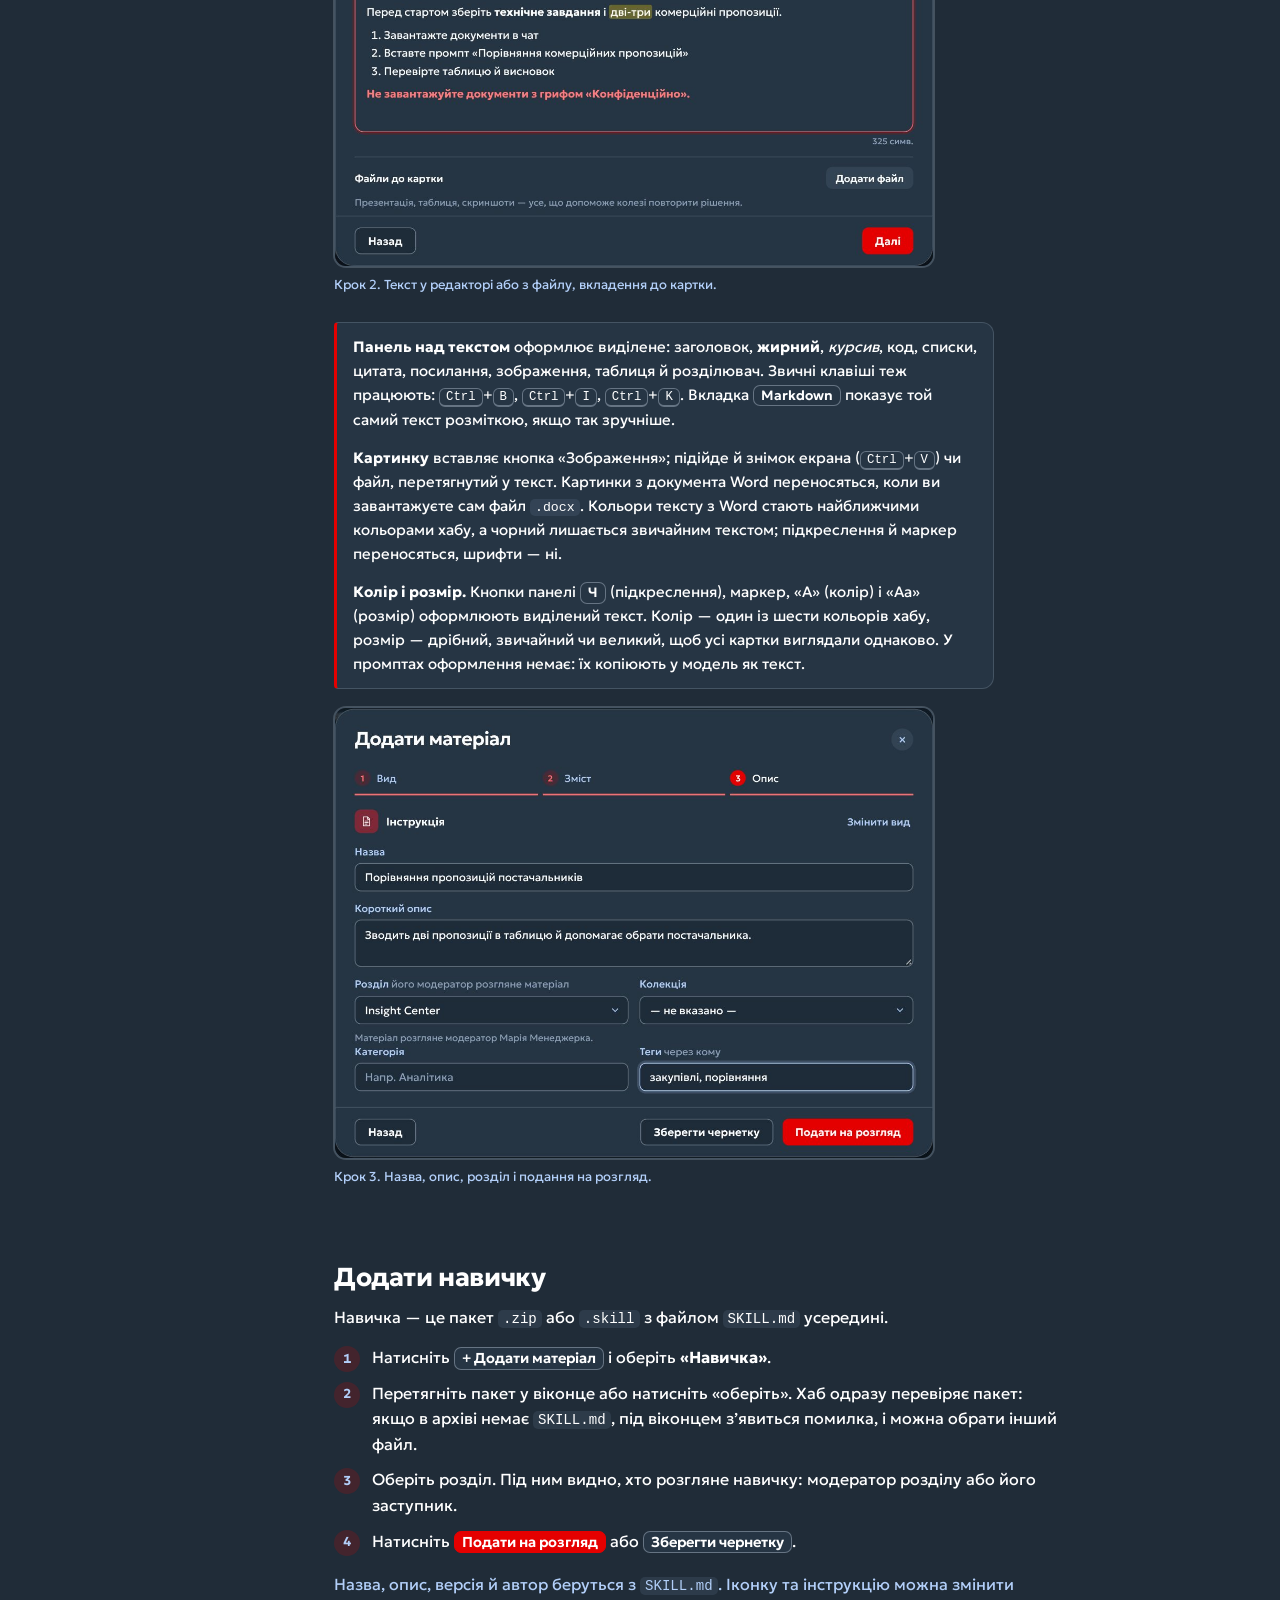
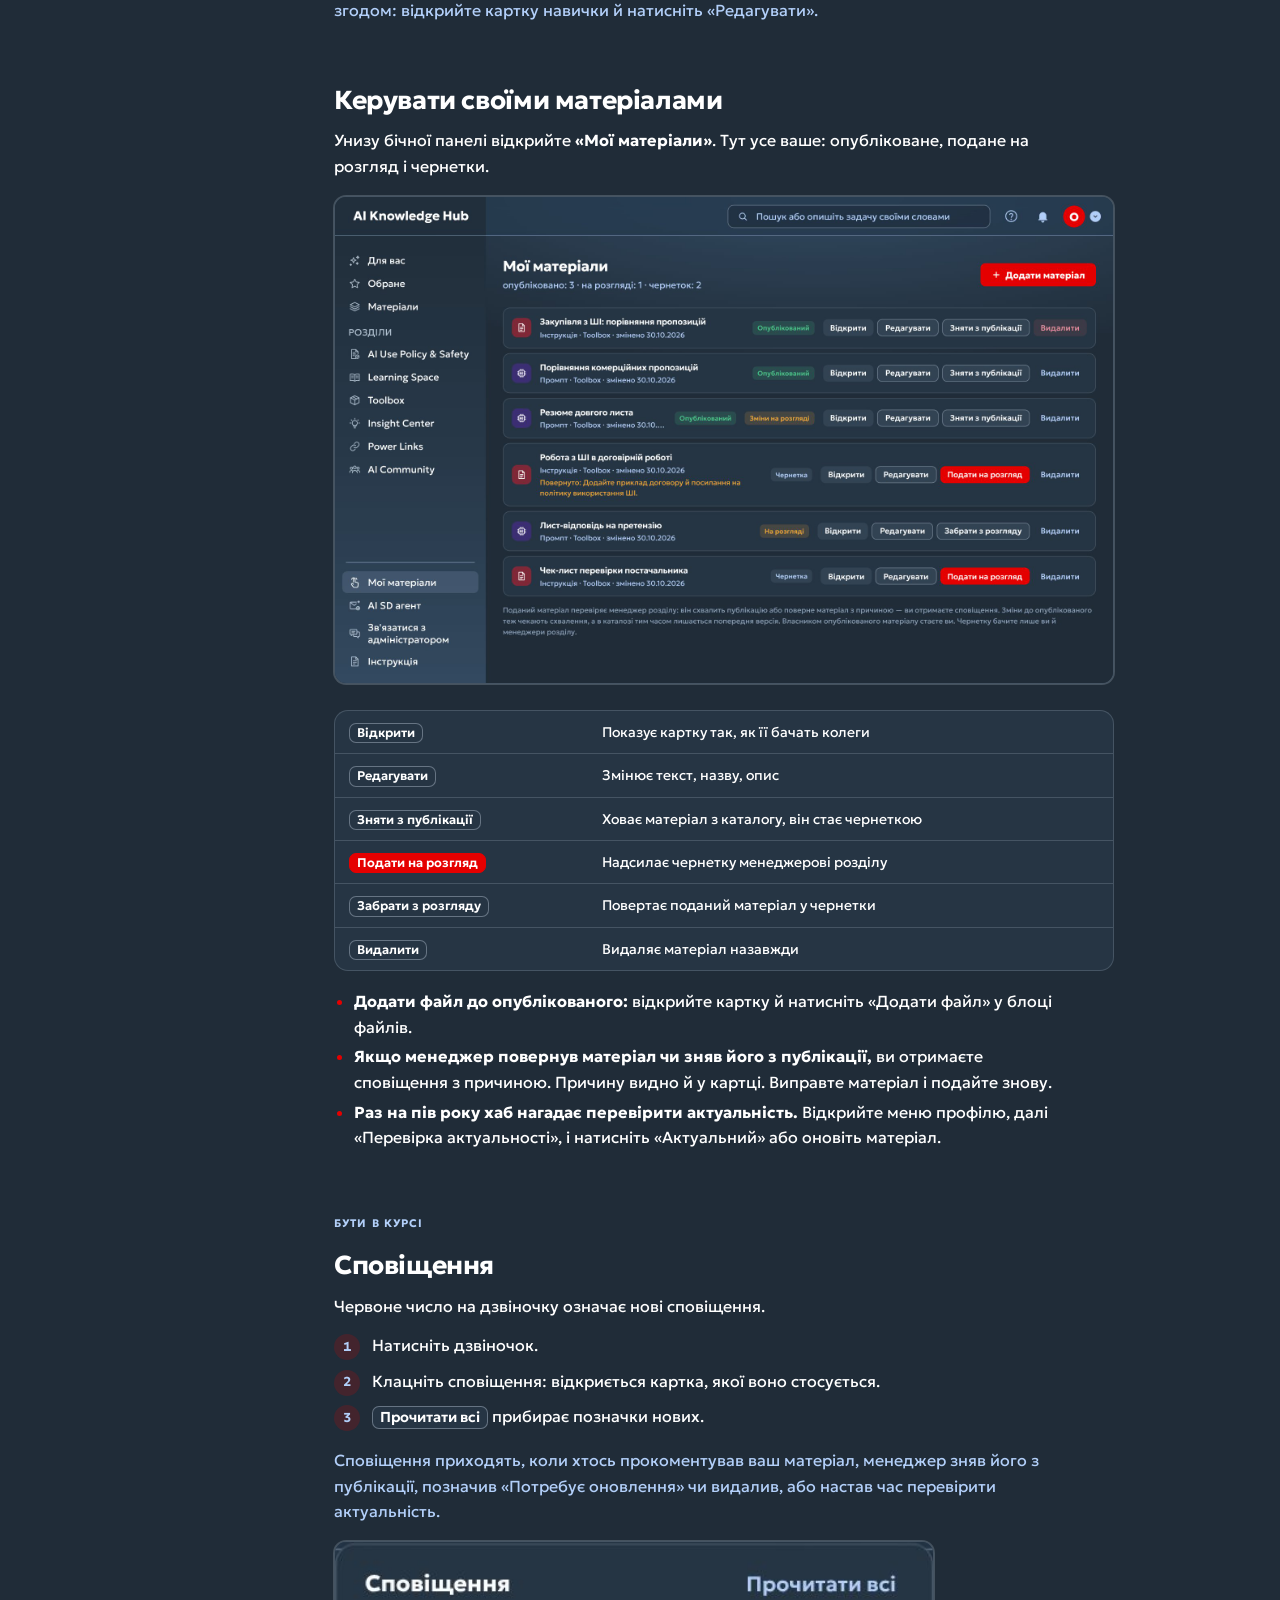
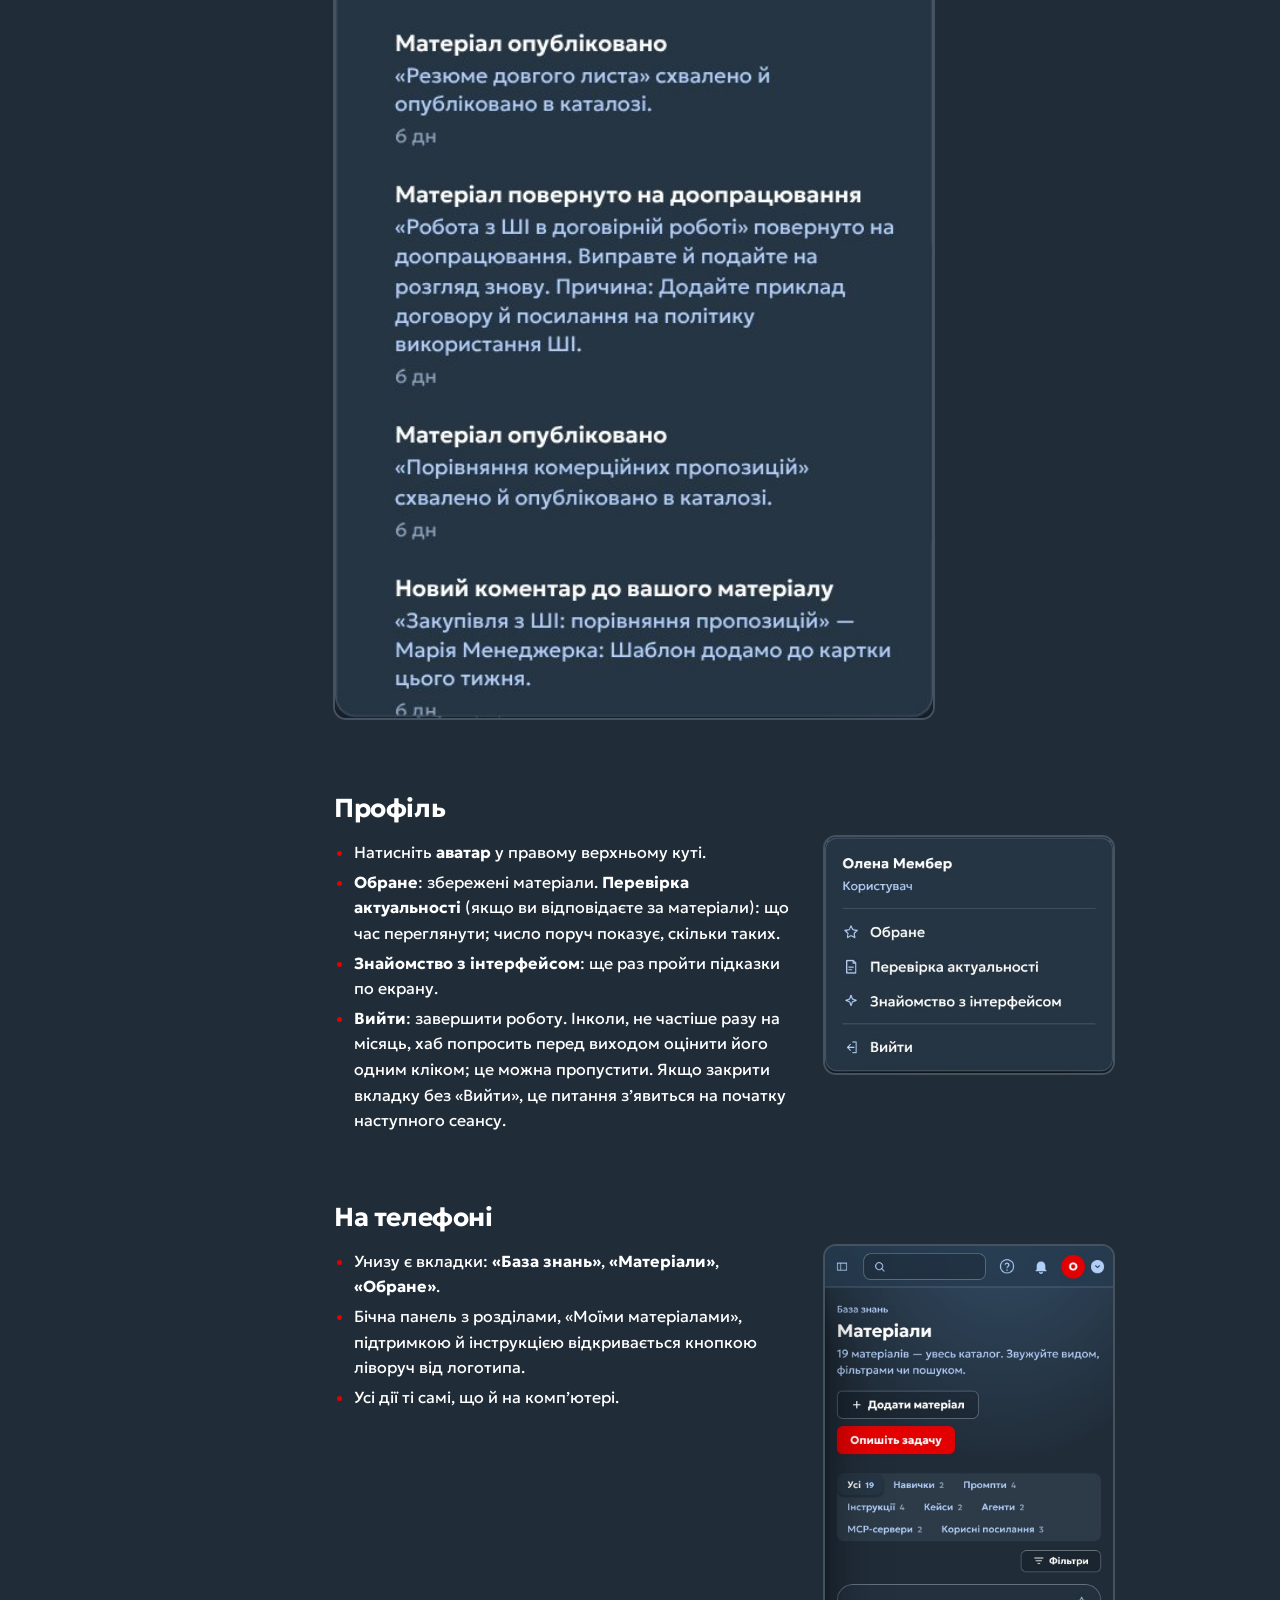
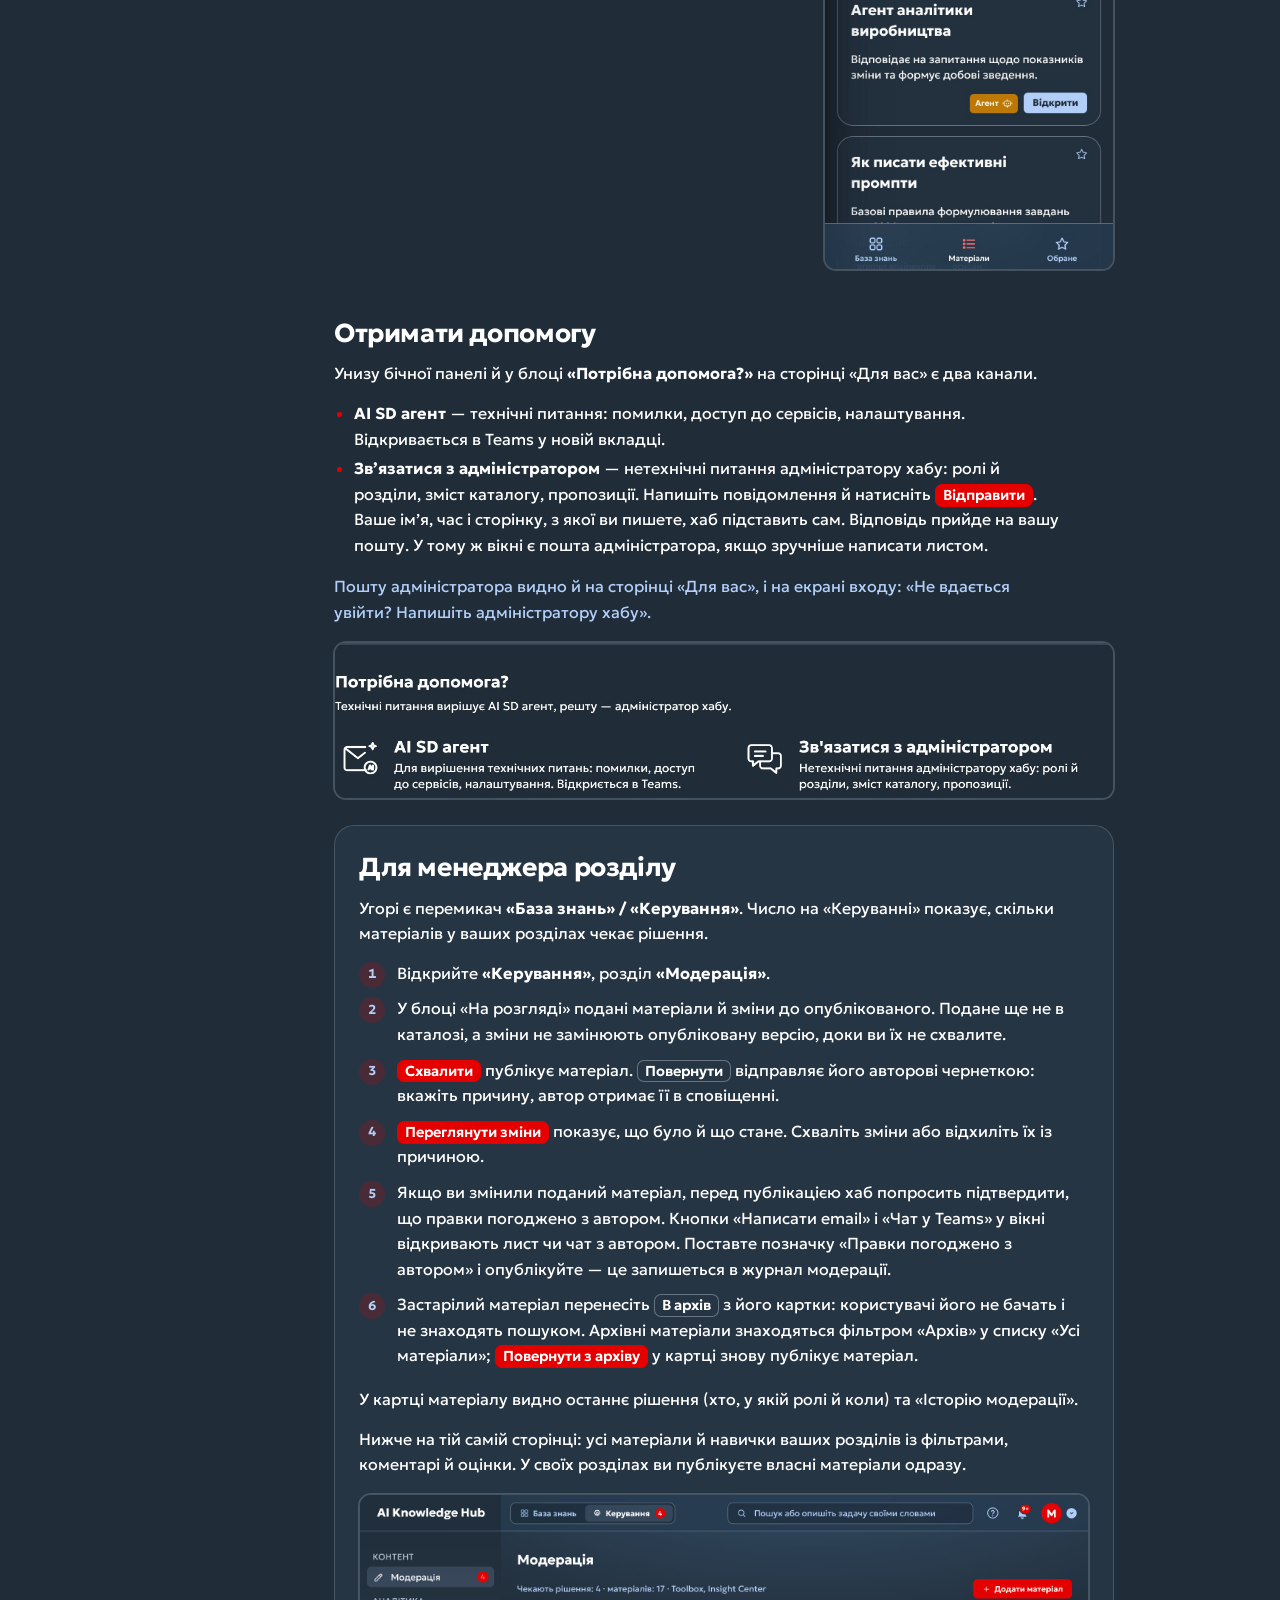
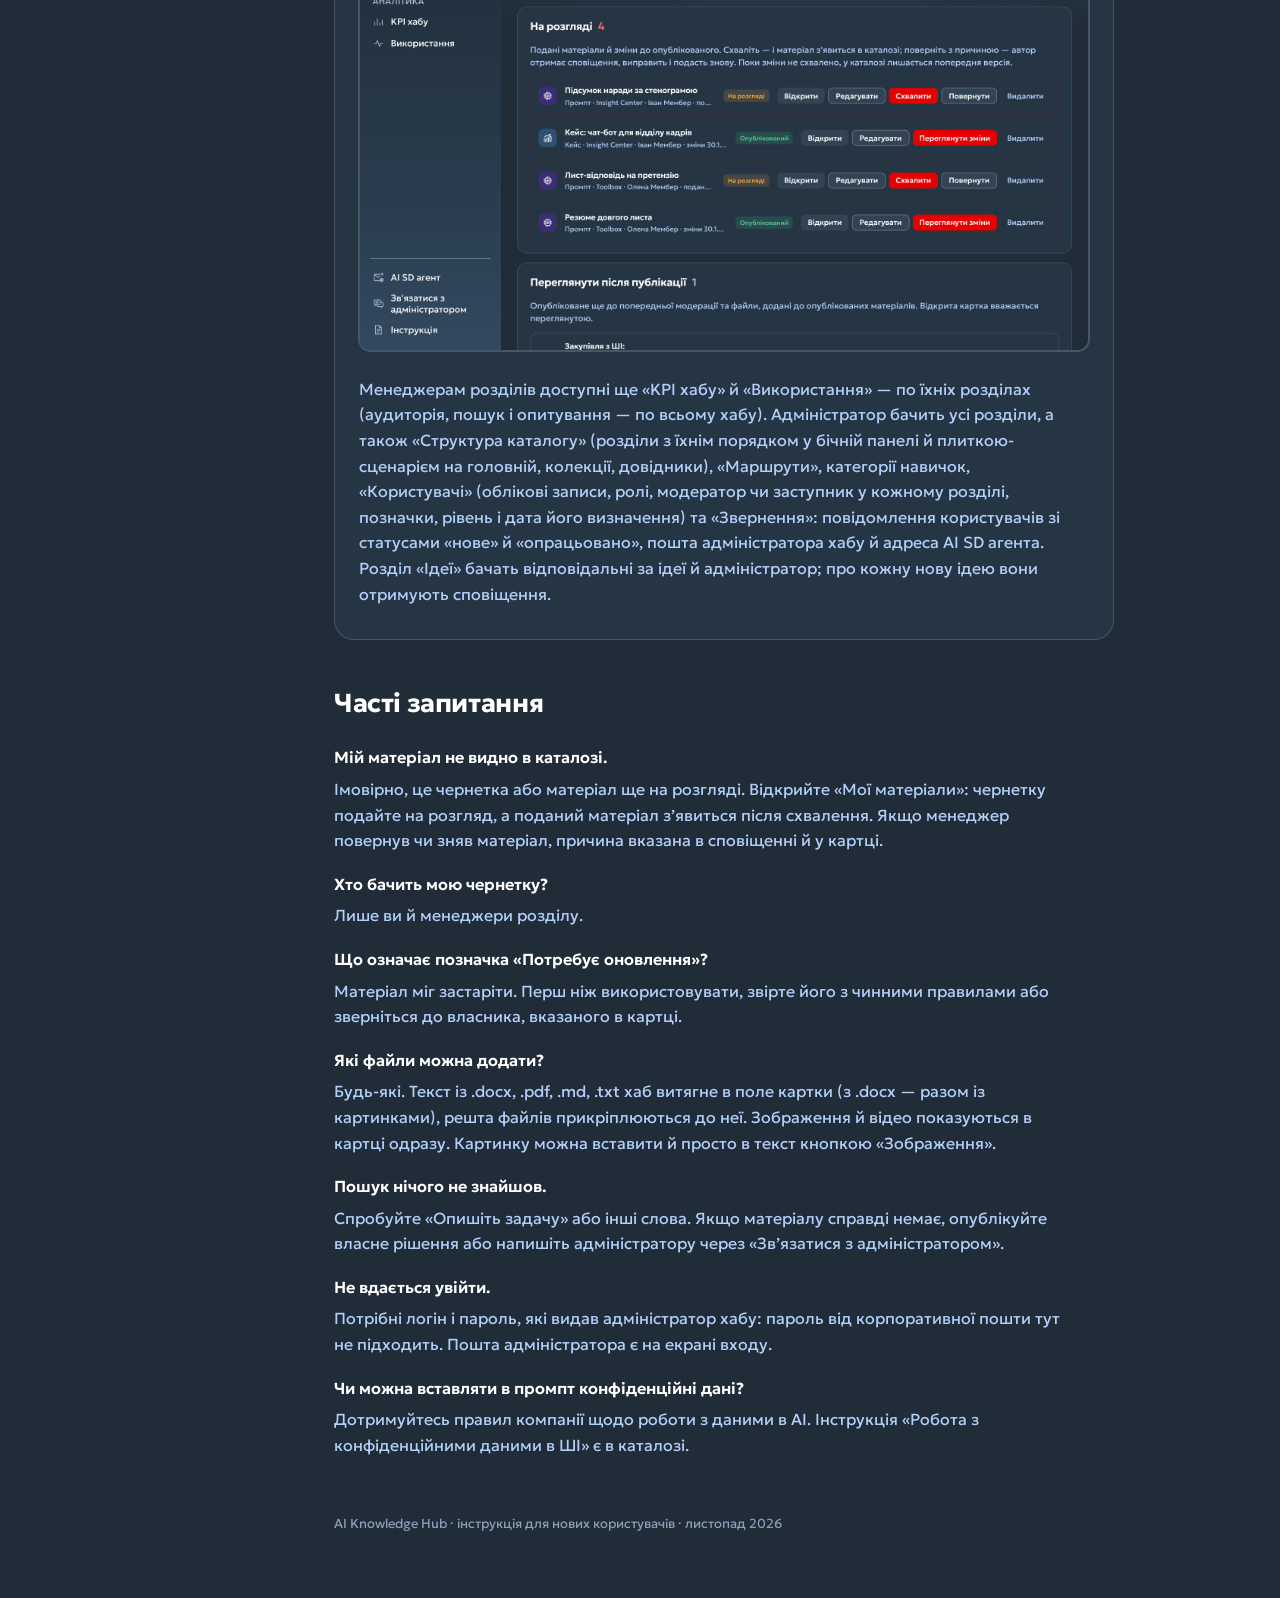
==== commit 5da35357: "Головна за фідбеком колег: цінність і плитки-сценарії, «Мої матеріали», контакт адміністратора - П. " ====
--- a/app/static/guide/index.html
+++ b/app/static/guide/index.html
@@ -326,7 +326,21 @@
       <p class="chapter">Знайти й використати</p>
       <section id="find">
         <h2>Знайти потрібне</h2>
-        <p>Першою відкривається сторінка <b>«Для вас»</b>: «Рекомендовано вам» (дібрано за вашим рівнем, підрозділом і тим, що ви вже дивилися) і «Нещодавно додані» (найсвіжіші матеріали каталогу).</p>
+        <p>Першою відкривається сторінка <b>«Для вас»</b>. Угорі — коротко, що дає хаб, і пошта адміністратора на випадок питань. Нижче три плитки: оберіть, що потрібно зараз.</p>
+        <div class="tbl"><table>
+          <tbody>
+            <tr><td>Навчатися та розвиватися</td><td>Навчальні матеріали, курси, інструкції й гайди, добірки для розвитку AI-навичок. Кнопка <span class="ui">Перейти до навчання</span> збирає матеріали розділів AI Use Policy &amp; Safety, Learning Space і FAQ.</td></tr>
+            <tr><td>Знайти ідеї та практичний досвід</td><td>Практичні кейси, досвід колег, статті й приклади застосування AI. <span class="ui">Переглянути матеріали</span> збирає Insight Center і Power Links.</td></tr>
+            <tr><td>Застосувати AI у роботі</td><td>Готові промпти, AI-рішення й інструменти, агенти, шаблони. <span class="ui">Знайти рішення</span> відкриває пошук по всьому каталогу.</td></tr>
+          </tbody>
+        </table></div>
+        <p>Плитка <b>«Нещодавно додані»</b> відкриває весь каталог, найсвіжіші першими. Під плитками — <b>«Рекомендовано вам»</b>: дібрано за вашим рівнем, підрозділом і тим, що ви вже дивилися.</p>
+        <figure class="shot">
+          <button class="zoom" type="button" data-full="img/01-home.jpg" aria-label="Збільшити знімок сторінки «Для вас»">
+            <img src="img/01-home.jpg" width="1920" height="1485" loading="lazy" alt="Сторінка «Для вас»: що дає хаб, пошта адміністратора, три плитки-сценарії й плитка «Нещодавно додані»">
+          </button>
+          <figcaption>«Для вас»: спершу вибір, що потрібно, потім деталі.</figcaption>
+        </figure>
         <h3>Якщо знаєте, що шукаєте</h3>
         <ol class="steps">
           <li>Клацніть у поле пошуку вгорі або натисніть <kbd>Ctrl</kbd>+<kbd>K</kbd>.</li>
@@ -341,7 +355,7 @@
           <li>Натисніть <span class="ui">Фільтри</span>, щоб звузити за категорією, складністю, інструментом, власником чи тегом.</li>
           <li>Вибрані фільтри видно під рядком. Хрестик знімає один фільтр, <span class="ui">Скинути всі</span> знімає всі.</li>
         </ol>
-        <p>На плитці під описом — до трьох тегів. <b>Клацніть тег</b>, щоб побачити всі матеріали з ним; так само працюють теги в картці.</p>
+        <p>На плитці під описом — до двох тегів, решта в картці. <b>Клацніть тег</b>, щоб побачити всі матеріали з ним; так само працюють теги в картці.</p>
         <figure class="shot">
           <button class="zoom" type="button" data-full="img/02-filters.jpg" aria-label="Збільшити знімок фільтрів">
             <img src="img/02-filters.jpg" width="1506" height="720" loading="lazy" alt="Види матеріалів угорі й відкрита панель фільтрів">
@@ -365,12 +379,12 @@
       <section id="use">
         <h2>Скористатися матеріалом</h2>
         <ol class="steps">
-          <li>Натисніть на картку. Відкриється повний опис.</li>
+          <li>Натисніть на плитку. Відкриється картка з повним описом.</li>
           <li>Натисніть головну кнопку: <span class="ui red">Копіювати</span> для промпту, <span class="ui">Завантажити пакет</span> для навички, <span class="ui">Відкрити агента</span> для агента.</li>
           <li>Інструкції й кейси читайте просто в картці.</li>
           <li>Зображення й відео з картки показуються одразу. Клацніть мініатюру чи картинку в тексті, щоб відкрити її на весь екран.</li>
         </ol>
-        <p class="muted">Головну кнопку можна натиснути й просто на плитці в каталозі, не відкриваючи картку.</p>
+        <p class="muted">Кнопка на плитці робить те саме, не відкриваючи картку: «Копіювати» копіює промпт чи адресу MCP-сервера, «Завантажити» завантажує пакет навички, «Відкрити» й «Перейти» відкривають агента чи посилання. В інструкцій і кейсів такої кнопки немає: їх читають у картці.</p>
         <figure class="shot narrow">
           <button class="zoom" type="button" data-full="img/04-card.jpg" aria-label="Збільшити знімок картки промпту">
             <img src="img/04-card.jpg" width="1050" height="1056" loading="lazy" alt="Картка промпту з кнопкою «Копіювати», власником і характеристиками">
@@ -415,10 +429,10 @@
         <h2>Додати свій матеріал</h2>
         <p>Промпт, інструкцію, кейс, агента, MCP-сервер чи посилання додають за три кроки.</p>
         <ol class="steps">
-          <li>Натисніть <span class="ui">+ Додати матеріал</span>: на сторінці «Для вас», у «Матеріалах» або в «Наповненні каталогу».</li>
+          <li>Натисніть <span class="ui">+ Додати матеріал</span>: на сторінці «Для вас», у «Матеріалах» або в «Моїх матеріалах».</li>
           <li><b>Вид.</b> Оберіть, що додаєте.</li>
           <li><b>Зміст.</b> Напишіть текст у редакторі або вставте його з Word, Google Docs чи сайту: заголовки, жирний шрифт, списки, таблиці й посилання збережуться. Можна й перетягнути файл <code>.docx</code>, <code>.pdf</code>, <code>.md</code>, <code>.txt</code>: текст з’явиться в редакторі разом з оформленням і картинками. Нижче додайте файли до картки: презентацію, таблицю, відео.</li>
-          <li><b>Опис.</b> Дайте назву, яка описує задачу («Аналіз тендерної документації»), і короткий опис. Розділ, категорія й теги допоможуть колегам знайти матеріал.</li>
+          <li><b>Опис.</b> Дайте назву, яка описує задачу («Аналіз тендерної документації»), і короткий опис. Розділ, категорія й теги допоможуть колегам знайти матеріал. Курс, добірку, шаблон чи рекомендації щодо використання AI позначте однойменним тегом: «курси», «добірки», «практичні шаблони», «рекомендації щодо використання AI».</li>
           <li>Натисніть <span class="ui red">Подати на розгляд</span> внизу праворуч. Розділ обов’язковий: його менеджер розгляне матеріал. Якщо матеріал ще не готовий, натисніть <span class="ui">Зберегти чернетку</span> поруч: чернетку бачите лише ви й менеджери розділу.</li>
         </ol>
         <div class="note">
@@ -464,10 +478,10 @@
 
       <section id="mine">
         <h2>Керувати своїми матеріалами</h2>
-        <p>У бічній панелі відкрийте <b>«Наповнення каталогу»</b>. Тут усе ваше: опубліковане, подане на розгляд і чернетки.</p>
+        <p>Унизу бічної панелі відкрийте <b>«Мої матеріали»</b>. Тут усе ваше: опубліковане, подане на розгляд і чернетки.</p>
         <figure class="shot">
-          <button class="zoom" type="button" data-full="img/09-contrib.jpg" aria-label="Збільшити знімок сторінки «Наповнення каталогу»">
-            <img src="img/09-contrib.jpg" width="1920" height="1200" loading="lazy" alt="Сторінка «Наповнення каталогу»: власні матеріали зі станами й кнопками дій">
+          <button class="zoom" type="button" data-full="img/09-contrib.jpg" aria-label="Збільшити знімок сторінки «Мої матеріали»">
+            <img src="img/09-contrib.jpg" width="1920" height="1200" loading="lazy" alt="Сторінка «Мої матеріали»: власні матеріали зі станами й кнопками дій">
           </button>
         </figure>
         <div class="tbl"><table>
@@ -483,7 +497,7 @@
         <ul class="dots">
           <li><b>Додати файл до опублікованого:</b> відкрийте картку й натисніть «Додати файл» у блоці файлів.</li>
           <li><b>Якщо менеджер повернув матеріал чи зняв його з публікації,</b> ви отримаєте сповіщення з причиною. Причину видно й у картці. Виправте матеріал і подайте знову.</li>
-          <li><b>Раз на пів року хаб нагадає перевірити актуальність.</b> Відкрийте меню профілю, далі «Мій контент», і натисніть «Актуальний» або оновіть матеріал.</li>
+          <li><b>Раз на пів року хаб нагадає перевірити актуальність.</b> Відкрийте меню профілю, далі «Перевірка актуальності», і натисніть «Актуальний» або оновіть матеріал.</li>
         </ul>
       </section>
 
@@ -512,13 +526,13 @@
         <div class="split">
           <ul class="dots">
             <li>Натисніть <b>аватар</b> у правому верхньому куті.</li>
-            <li><b>Обране</b> й <b>Мій контент</b> (якщо ви відповідаєте за матеріали): особисті списки.</li>
+            <li><b>Обране</b>: збережені матеріали. <b>Перевірка актуальності</b> (якщо ви відповідаєте за матеріали): що час переглянути; число поруч показує, скільки таких.</li>
             <li><b>Знайомство з інтерфейсом</b>: ще раз пройти підказки по екрану.</li>
             <li><b>Вийти</b>: завершити роботу. Інколи, не частіше разу на місяць, хаб попросить перед виходом оцінити його одним кліком; це можна пропустити. Якщо закрити вкладку без «Вийти», це питання з’явиться на початку наступного сеансу.</li>
           </ul>
           <figure class="shot phone">
             <button class="zoom" type="button" data-full="img/11-profile.jpg" aria-label="Збільшити знімок меню профілю">
-              <img src="img/11-profile.jpg" width="423" height="347" loading="lazy" alt="Меню профілю: Обране, Мій контент, знайомство з інтерфейсом, Вийти">
+              <img src="img/11-profile.jpg" width="423" height="347" loading="lazy" alt="Меню профілю: Обране, Перевірка актуальності, знайомство з інтерфейсом, Вийти">
             </button>
           </figure>
         </div>
@@ -529,7 +543,7 @@
         <div class="split">
           <ul class="dots">
             <li>Унизу є вкладки: <b>«База знань»</b>, <b>«Матеріали»</b>, <b>«Обране»</b>.</li>
-            <li>Бічна панель з розділами, підтримкою й інструкцією відкривається кнопкою ліворуч від логотипа.</li>
+            <li>Бічна панель з розділами, «Моїми матеріалами», підтримкою й інструкцією відкривається кнопкою ліворуч від логотипа.</li>
             <li>Усі дії ті самі, що й на комп’ютері.</li>
           </ul>
           <figure class="shot phone">
@@ -545,11 +559,12 @@
         <p>Унизу бічної панелі й у блоці <b>«Потрібна допомога?»</b> на сторінці «Для вас» є два канали.</p>
         <ul class="dots">
           <li><b>AI SD агент</b> — технічні питання: помилки, доступ до сервісів, налаштування. Відкривається в Teams у новій вкладці.</li>
-          <li><b>Зворотний зв’язок</b> — нетехнічні питання адміністратору хабу: ролі й розділи, зміст каталогу, пропозиції. Напишіть повідомлення й натисніть <span class="ui red">Відправити</span>. Ваше ім’я, час і сторінку, з якої ви пишете, хаб підставить сам. Відповідь прийде на вашу пошту.</li>
+          <li><b>Зв’язатися з адміністратором</b> — нетехнічні питання адміністратору хабу: ролі й розділи, зміст каталогу, пропозиції. Напишіть повідомлення й натисніть <span class="ui red">Відправити</span>. Ваше ім’я, час і сторінку, з якої ви пишете, хаб підставить сам. Відповідь прийде на вашу пошту. У тому ж вікні є пошта адміністратора, якщо зручніше написати листом.</li>
         </ul>
+        <p class="muted">Пошту адміністратора видно й на сторінці «Для вас», і на екрані входу: «Не вдається увійти? Напишіть адміністратору хабу».</p>
         <figure class="shot">
           <button class="zoom" type="button" data-full="img/15-support.jpg" aria-label="Збільшити знімок блоку «Потрібна допомога?»">
-            <img src="img/15-support.jpg" width="1464" height="293" loading="lazy" alt="Блок «Потрібна допомога?» на сторінці «Для вас»: плитки «AI SD агент» і «Зворотний зв’язок»">
+            <img src="img/15-support.jpg" width="1464" height="293" loading="lazy" alt="Блок «Потрібна допомога?» на сторінці «Для вас»: плитки «AI SD агент» і «Зв’язатися з адміністратором»">
           </button>
         </figure>
       </section>
@@ -573,14 +588,14 @@
             <img src="img/13-manager.jpg" width="1920" height="1200" loading="lazy" alt="«Керування», «Модерація»: черга «На розгляді» і список усіх матеріалів розділів менеджера">
           </button>
         </figure>
-        <p class="muted">Менеджерам розділів доступні ще «KPI хабу» й «Використання» — по їхніх розділах (аудиторія, пошук і опитування — по всьому хабу). Адміністратор бачить усі розділи, а також «Структура каталогу» (розділи, колекції, довідники), «Маршрути», категорії навичок, «Користувачі» (облікові записи, ролі, модератор чи заступник у кожному розділі, позначки, рівень і дата його визначення) та «Зворотний зв’язок»: повідомлення користувачів зі статусами «нове» й «опрацьовано» і адреса AI SD агента. Розділ «Ідеї» бачать відповідальні за ідеї й адміністратор; про кожну нову ідею вони отримують сповіщення.</p>
+        <p class="muted">Менеджерам розділів доступні ще «KPI хабу» й «Використання» — по їхніх розділах (аудиторія, пошук і опитування — по всьому хабу). Адміністратор бачить усі розділи, а також «Структура каталогу» (розділи з їхнім порядком у бічній панелі й плиткою-сценарієм на головній, колекції, довідники), «Маршрути», категорії навичок, «Користувачі» (облікові записи, ролі, модератор чи заступник у кожному розділі, позначки, рівень і дата його визначення) та «Звернення»: повідомлення користувачів зі статусами «нове» й «опрацьовано», пошта адміністратора хабу й адреса AI SD агента. Розділ «Ідеї» бачать відповідальні за ідеї й адміністратор; про кожну нову ідею вони отримують сповіщення.</p>
       </div>
 
       <section id="faq">
         <h2>Часті запитання</h2>
         <dl class="faq">
           <dt>Мій матеріал не видно в каталозі.</dt>
-          <dd>Імовірно, це чернетка або матеріал ще на розгляді. Відкрийте «Наповнення каталогу»: чернетку подайте на розгляд, а поданий матеріал з’явиться після схвалення. Якщо менеджер повернув чи зняв матеріал, причина вказана в сповіщенні й у картці.</dd>
+          <dd>Імовірно, це чернетка або матеріал ще на розгляді. Відкрийте «Мої матеріали»: чернетку подайте на розгляд, а поданий матеріал з’явиться після схвалення. Якщо менеджер повернув чи зняв матеріал, причина вказана в сповіщенні й у картці.</dd>
           <dt>Хто бачить мою чернетку?</dt>
           <dd>Лише ви й менеджери розділу.</dd>
           <dt>Що означає позначка «Потребує оновлення»?</dt>
@@ -588,13 +603,15 @@
           <dt>Які файли можна додати?</dt>
           <dd>Будь-які. Текст із .docx, .pdf, .md, .txt хаб витягне в поле картки (з .docx — разом із картинками), решта файлів прикріплюються до неї. Зображення й відео показуються в картці одразу. Картинку можна вставити й просто в текст кнопкою «Зображення».</dd>
           <dt>Пошук нічого не знайшов.</dt>
-          <dd>Спробуйте «Опишіть задачу» або інші слова. Якщо матеріалу справді немає, опублікуйте власне рішення або напишіть адміністратору через «Зворотний зв’язок».</dd>
+          <dd>Спробуйте «Опишіть задачу» або інші слова. Якщо матеріалу справді немає, опублікуйте власне рішення або напишіть адміністратору через «Зв’язатися з адміністратором».</dd>
+          <dt>Не вдається увійти.</dt>
+          <dd>Потрібні логін і пароль, які видав адміністратор хабу: пароль від корпоративної пошти тут не підходить. Пошта адміністратора є на екрані входу.</dd>
           <dt>Чи можна вставляти в промпт конфіденційні дані?</dt>
           <dd>Дотримуйтесь правил компанії щодо роботи з даними в AI. Інструкція «Робота з конфіденційними даними в ШІ» є в каталозі.</dd>
         </dl>
       </section>
 
-      <footer>AI Knowledge Hub · інструкція для нових користувачів · жовтень 2026</footer>
+      <footer>AI Knowledge Hub · інструкція для нових користувачів · листопад 2026</footer>
     </main>
   </div>
 </div>
